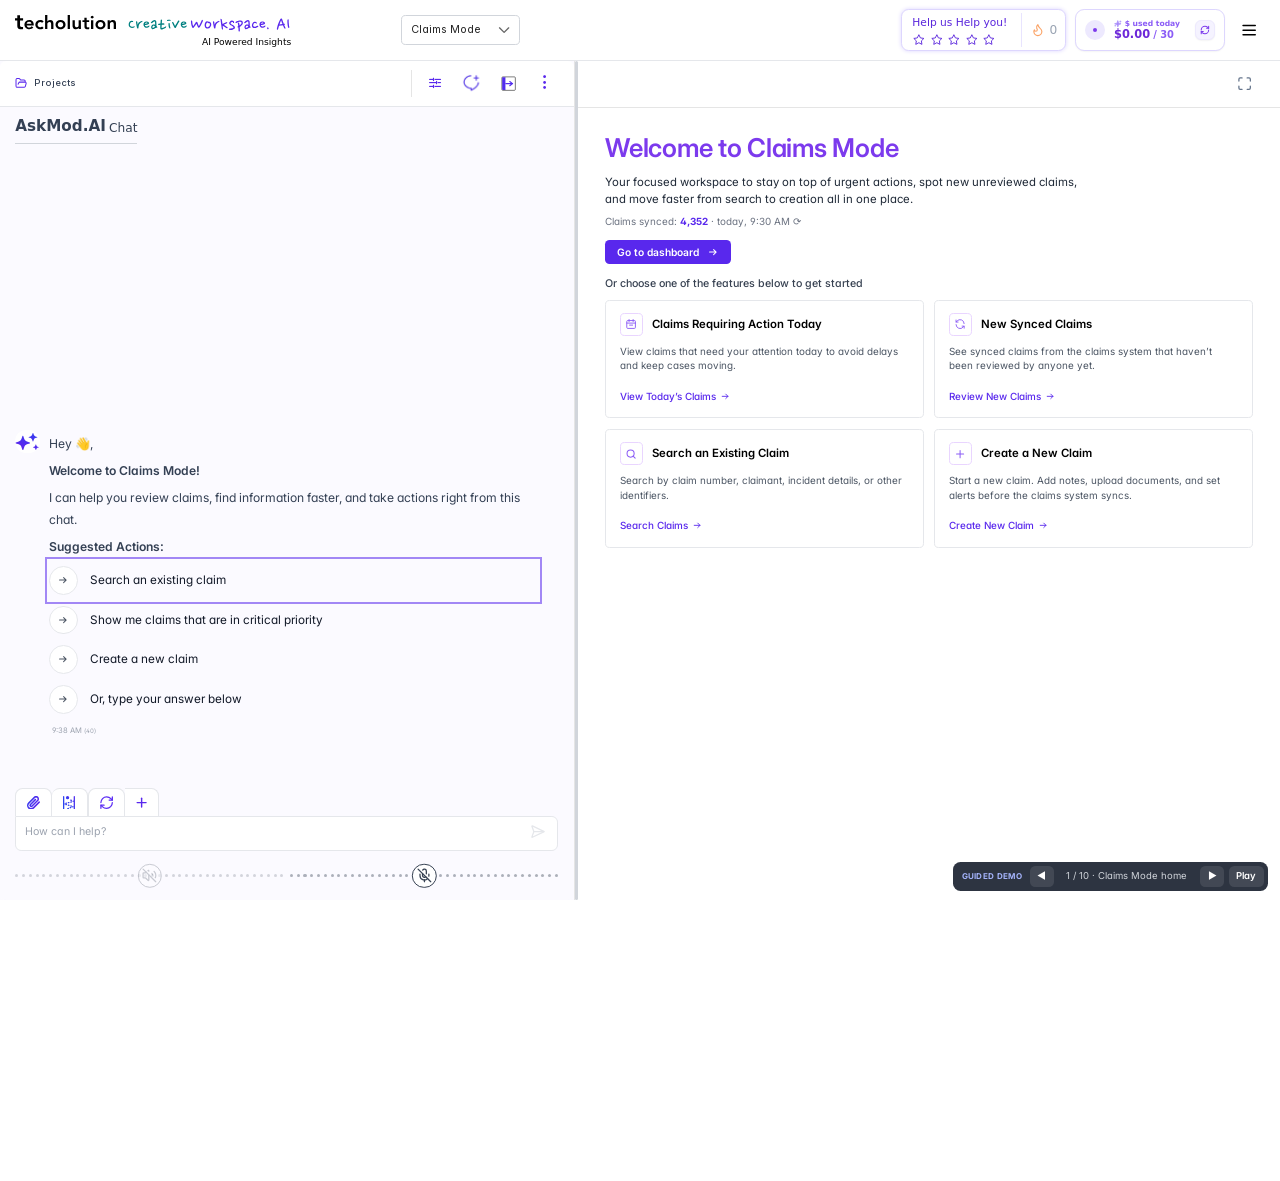
==== index.html @ 6271ed6b "Claims AI interactive demo (Claims Mode, sample data) Clickable prototype on the AppMod.AI creative-" ====
<!doctype html>
<html lang="en"><head><meta charset="utf-8"><meta name="viewport" content="width=device-width, initial-scale=1">
<title>Claims Mode · CW | Techolution</title>
<script>(function(){var q=parseFloat(new URLSearchParams(location.search).get('zoom'));var z=q>0?q:Math.min(1,Math.max(.75,innerWidth/1680));document.documentElement.style.zoom=z;document.documentElement.style.setProperty('--z',z);})();</script>
<meta name="description" content="Interactive demo of Claims AI (Claims Mode) in the Techolution creative workspace (AppMod.AI). Sample data only.">
<link rel="preconnect" href="https://fonts.googleapis.com"><link rel="preconnect" href="https://fonts.gstatic.com" crossorigin>
<link href="https://fonts.googleapis.com/css2?family=Inter:wght@400;500;600;700;800&family=Source+Serif+4:ital,wght@0,400;0,600;0,700;1,400&family=JetBrains+Mono:wght@500;600&display=swap" rel="stylesheet">
<style>@font-face { font-family: primeicons; font-display: block; src: url("assets/primeicons.woff2") format("woff2"); font-weight: 400; font-style: normal; }
.pi { font-family: primeicons; speak: none; font-style: normal; font-weight: 400; font-variant: normal; text-transform: none; line-height: 1; display: inline-block; -webkit-font-smoothing: antialiased; }
.pi::before { --webkit-backface-visibility: hidden; backface-visibility: hidden; }
@-webkit-keyframes fa-spin { 
  0% { transform: rotate(0deg); }
  100% { transform: rotate(359deg); }
}
@keyframes fa-spin { 
  0% { transform: rotate(0deg); }
  100% { transform: rotate(359deg); }
}
.pi-lightbulb::before { content: ""; }
.pi-history::before { content: ""; }
.pi-sort-alpha-down::before { content: ""; }
.pi-sliders-h::before { content: ""; }
.pi-sign-out::before { content: ""; }
.pi-ellipsis-v::before { content: ""; }
.pi-cog::before { content: ""; }
.pi-search::before { content: ""; }
.pi-times::before { content: ""; }
:root { font-family: "Inter var", sans-serif; font-feature-settings: "cv02", "cv03", "cv04", "cv11"; font-variation-settings: normal; --font-family: "Inter var", sans-serif; --font-feature-settings: "cv02", "cv03", "cv04", "cv11"; --surface-a: #ffffff; --surface-b: #f9fafb; --surface-c: #f3f4f6; --surface-d: #e5e7eb; --surface-e: #ffffff; --surface-f: #ffffff; --text-color: #4b5563; --text-color-secondary: #6b7280; --primary-color: #6366f1; --primary-color-text: #ffffff; --surface-0: #ffffff; --surface-50: #f9fafb; --surface-100: #f3f4f6; --surface-200: #e5e7eb; --surface-300: #d1d5db; --surface-400: #9ca3af; --surface-500: #6b7280; --surface-600: #4b5563; --surface-700: #374151; --surface-800: #1f2937; --surface-900: #111827; --gray-50: #f9fafb; --gray-100: #f3f4f6; --gray-200: #e5e7eb; --gray-300: #d1d5db; --gray-400: #9ca3af; --gray-500: #6b7280; --gray-600: #4b5563; --gray-700: #374151; --gray-800: #1f2937; --gray-900: #111827; --content-padding: 1.25rem; --inline-spacing: .5rem; --border-radius: 6px; --surface-ground: #f9fafb; --surface-section: #ffffff; --surface-card: #ffffff; --surface-overlay: #ffffff; --surface-border: #dfe7ef; --surface-hover: #f6f9fc; --focus-ring: 0 0 0 .2rem #c7d2fe; --maskbg: rgba(0, 0, 0, .4); --highlight-bg: #eef2ff; --highlight-text-color: #4338ca; color-scheme: light; }
@font-face { font-family: "Inter var"; font-weight: 100 900; font-display: swap; font-style: normal; src: url("assets/inter-var.woff2") format("woff2"); }
@font-face { font-family: "Inter var"; font-weight: 100 900; font-display: swap; font-style: italic; src: url("assets/inter-var-italic.woff2") format("woff2"); }
:root { --blue-50: #f5f9ff; --blue-100: #d0e1fd; --blue-200: #abc9fb; --blue-300: #85b2f9; --blue-400: #609af8; --blue-500: #3b82f6; --blue-600: #326fd1; --blue-700: #295bac; --blue-800: #204887; --blue-900: #183462; --green-50: #f4fcf7; --green-100: #caf1d8; --green-200: #a0e6ba; --green-300: #76db9b; --green-400: #4cd07d; --green-500: #22c55e; --green-600: #1da750; --green-700: #188a42; --green-800: #136c34; --green-900: #0e4f26; --yellow-50: #fefbf3; --yellow-100: #faedc4; --yellow-200: #f6de95; --yellow-300: #f2d066; --yellow-400: #eec137; --yellow-500: #eab308; --yellow-600: #c79807; --yellow-700: #a47d06; --yellow-800: #816204; --yellow-900: #5e4803; --cyan-50: #f3fbfd; --cyan-100: #c3edf5; --cyan-200: #94e0ed; --cyan-300: #65d2e4; --cyan-400: #35c4dc; --cyan-500: #06b6d4; --cyan-600: #059bb4; --cyan-700: #047f94; --cyan-800: #036475; --cyan-900: #024955; --pink-50: #fef6fa; --pink-100: #fad3e7; --pink-200: #f7b0d3; --pink-300: #f38ec0; --pink-400: #f06bac; --pink-500: #ec4899; --pink-600: #c93d82; --pink-700: #a5326b; --pink-800: #822854; --pink-900: #5e1d3d; --indigo-50: #f7f7fe; --indigo-100: #dadafc; --indigo-200: #bcbdf9; --indigo-300: #9ea0f6; --indigo-400: #8183f4; --indigo-500: #6366f1; --indigo-600: #5457cd; --indigo-700: #4547a9; --indigo-800: #363885; --indigo-900: #282960; --teal-50: #f3fbfb; --teal-100: #c7eeea; --teal-200: #9ae0d9; --teal-300: #6dd3c8; --teal-400: #41c5b7; --teal-500: #14b8a6; --teal-600: #119c8d; --teal-700: #0e8174; --teal-800: #0b655b; --teal-900: #084a42; --orange-50: #fff8f3; --orange-100: #feddc7; --orange-200: #fcc39b; --orange-300: #fba86f; --orange-400: #fa8e42; --orange-500: #f97316; --orange-600: #d46213; --orange-700: #ae510f; --orange-800: #893f0c; --orange-900: #642e09; --bluegray-50: #f7f8f9; --bluegray-100: #dadee3; --bluegray-200: #bcc3cd; --bluegray-300: #9fa9b7; --bluegray-400: #818ea1; --bluegray-500: #64748b; --bluegray-600: #556376; --bluegray-700: #465161; --bluegray-800: #37404c; --bluegray-900: #282e38; --purple-50: #fbf7ff; --purple-100: #ead6fd; --purple-200: #dab6fc; --purple-300: #c996fa; --purple-400: #b975f9; --purple-500: #a855f7; --purple-600: #8f48d2; --purple-700: #763cad; --purple-800: #5c2f88; --purple-900: #432263; --red-50: #fff5f5; --red-100: #ffd0ce; --red-200: #ffaca7; --red-300: #ff8780; --red-400: #ff6259; --red-500: #ff3d32; --red-600: #d9342b; --red-700: #b32b23; --red-800: #8c221c; --red-900: #661814; --primary-50: #f7f7fe; --primary-100: #dadafc; --primary-200: #bcbdf9; --primary-300: #9ea0f6; --primary-400: #8183f4; --primary-500: #6366f1; --primary-600: #5457cd; --primary-700: #4547a9; --primary-800: #363885; --primary-900: #282960; }
@layer primereact {
* { box-sizing: border-box; }
.p-component { font-family: var(--font-family); font-feature-settings: var(--font-feature-settings, normal); font-size: 1rem; font-weight: 400; }
.p-component-overlay { background-color: rgba(0, 0, 0, 0.4); transition-duration: 0.2s; }
.p-disabled, .p-component:disabled { opacity: 0.6; }
.pi { font-size: 1rem; }
.p-icon { width: 1rem; height: 1rem; }
.p-link { font-family: var(--font-family); font-feature-settings: var(--font-feature-settings, normal); font-size: 1rem; border-radius: 6px; }
.p-link:focus-visible { outline: none 0px; outline-offset: 0px; box-shadow: rgb(199, 210, 254) 0px 0px 0px 0.2rem; }
.p-component-overlay-enter { animation: 0.15s ease 0s 1 normal forwards running p-component-overlay-enter-animation; }
@keyframes p-component-overlay-enter-animation { 
  0% { background-color: transparent; }
  100% { background-color: var(--maskbg); }
}
@keyframes p-component-overlay-leave-animation { 
  0% { background-color: var(--maskbg); }
  100% { background-color: transparent; }
}
.p-dropdown { display: inline-flex; cursor: pointer; position: relative; user-select: none; }
.p-dropdown-trigger { display: flex; align-items: center; justify-content: center; flex-shrink: 0; }
.p-dropdown-label { display: block; white-space: nowrap; overflow: hidden; flex: 1 1 auto; width: 1%; text-overflow: ellipsis; cursor: pointer; }
.p-dropdown-panel { position: absolute; top: 0px; left: 0px; }
.p-dropdown-items-wrapper { overflow: auto; }
.p-dropdown-item { cursor: pointer; font-weight: 400; white-space: nowrap; position: relative; overflow: hidden; display: flex; align-items: center; }
.p-dropdown-items { margin: 0px; padding: 0px; list-style-type: none; }
.p-dropdown { background: rgb(255, 255, 255); border: 1px solid rgb(209, 213, 219); transition: background-color 0.2s, color 0.2s, border-color 0.2s, box-shadow 0.2s; border-radius: 6px; outline-color: transparent; }
.p-dropdown:not(.p-disabled):hover { border-color: rgb(99, 102, 241); }
.p-dropdown .p-dropdown-label { background: transparent; border: 0px; }
.p-dropdown .p-dropdown-label:focus, .p-dropdown .p-dropdown-label:enabled:focus { outline: none 0px; box-shadow: none; }
.p-dropdown .p-dropdown-trigger { background: transparent; color: rgb(107, 114, 128); width: 3rem; border-top-right-radius: 6px; border-bottom-right-radius: 6px; }
.p-dropdown-panel { background: rgb(255, 255, 255); color: rgb(75, 85, 99); border: 0px; border-radius: 6px; box-shadow: rgba(0, 0, 0, 0.1) 0px 2px 12px; }
.p-dropdown-panel .p-dropdown-header { padding: 0.75rem 1.25rem; border-bottom: 1px solid rgb(229, 231, 235); color: rgb(55, 65, 81); background: rgb(249, 250, 251); margin: 0px; border-top-right-radius: 6px; border-top-left-radius: 6px; }
.p-dropdown-panel .p-dropdown-items { padding: 0.75rem 0px; }
.p-dropdown-panel .p-dropdown-items .p-dropdown-item { margin: 0px; padding: 0.75rem 1.25rem; border: 0px; color: rgb(75, 85, 99); background: transparent; transition: box-shadow 0.2s; border-radius: 0px; }
.p-dropdown-panel .p-dropdown-items .p-dropdown-item:first-child { margin-top: 0px; }
.p-dropdown-panel .p-dropdown-items .p-dropdown-item:last-child { margin-bottom: 0px; }
.p-dropdown-panel .p-dropdown-items .p-dropdown-item.p-highlight { color: rgb(67, 56, 202); background: rgb(238, 242, 255); }
.p-dropdown-panel .p-dropdown-items .p-dropdown-item.p-highlight.p-focus { background: rgba(99, 102, 241, 0.24); }
.p-dropdown-panel .p-dropdown-items .p-dropdown-item:not(.p-highlight):not(.p-disabled).p-focus { color: rgb(75, 85, 99); background: rgb(243, 244, 246); }
.p-inputswitch { position: relative; display: inline-block; }
.p-inputswitch-input { appearance: none; position: absolute; top: 0px; left: 0px; width: 100%; height: 100%; padding: 0px; margin: 0px; opacity: 0; z-index: 1; outline: none 0px; cursor: pointer; }
.p-inputswitch-slider { position: absolute; cursor: pointer; inset: 0px; border: 1px solid transparent; }
.p-inputswitch-slider::before { position: absolute; content: ""; top: 50%; }
.p-inputswitch { width: 3rem; height: 1.75rem; }
.p-inputswitch .p-inputswitch-input { border-radius: 30px; }
.p-inputswitch .p-inputswitch-slider { background: rgb(209, 213, 219); transition: background-color 0.2s, color 0.2s, border-color 0.2s, box-shadow 0.2s; border-radius: 30px; outline-color: transparent; }
.p-inputswitch .p-inputswitch-slider::before { background: rgb(255, 255, 255); width: 1.25rem; height: 1.25rem; left: 0.25rem; margin-top: -0.625rem; border-radius: 50%; transition-duration: 0.2s; }
.p-inputswitch:not(.p-disabled):has(.p-inputswitch-input:hover) .p-inputswitch-slider { background: rgb(183, 188, 197); }
.p-inputswitch:not(.p-disabled):has(.p-inputswitch-input:focus-visible) .p-inputswitch-slider { outline: none 0px; outline-offset: 0px; box-shadow: rgb(199, 210, 254) 0px 0px 0px 0.2rem; }
.p-inputtext { font-family: var(--font-family); font-feature-settings: var(--font-feature-settings, normal); font-size: 1rem; color: rgb(75, 85, 99); background: rgb(255, 255, 255); padding: 0.75rem; border: 1px solid rgb(209, 213, 219); transition: background-color 0.2s, color 0.2s, border-color 0.2s, box-shadow 0.2s; appearance: none; border-radius: 6px; outline-color: transparent; }
.p-inputtext:enabled:hover { border-color: rgb(99, 102, 241); }
.p-inputtext:enabled:focus { outline: none 0px; outline-offset: 0px; box-shadow: rgb(199, 210, 254) 0px 0px 0px 0.2rem; border-color: rgb(99, 102, 241); }
.p-icon-field-left > .p-inputtext { padding-left: 2.5rem; }
::-webkit-input-placeholder { color: rgb(107, 114, 128); }
.p-icon-field { position: relative; }
.p-icon-field > .p-input-icon { position: absolute; top: 50%; margin-top: -0.5rem; }
.p-icon-field-left > .p-input-icon:first-of-type { left: 0.75rem; color: rgb(107, 114, 128); }
.p-multiselect { display: inline-flex; cursor: pointer; user-select: none; }
.p-multiselect-trigger { display: flex; align-items: center; justify-content: center; flex-shrink: 0; }
.p-multiselect-label-container { overflow: hidden; flex: 1 1 auto; cursor: pointer; }
.p-multiselect-label { display: block; white-space: nowrap; cursor: pointer; overflow: hidden; text-overflow: ellipsis; }
.p-multiselect { background: rgb(255, 255, 255); border: 1px solid rgb(209, 213, 219); transition: background-color 0.2s, color 0.2s, border-color 0.2s, box-shadow 0.2s; border-radius: 6px; outline-color: transparent; }
.p-multiselect:not(.p-disabled):hover { border-color: rgb(99, 102, 241); }
.p-multiselect .p-multiselect-label { padding: 0.75rem; transition: background-color 0.2s, color 0.2s, border-color 0.2s, box-shadow 0.2s; }
.p-multiselect .p-multiselect-label.p-placeholder { color: rgb(107, 114, 128); }
.p-multiselect .p-multiselect-trigger { background: transparent; color: rgb(107, 114, 128); width: 3rem; border-top-right-radius: 6px; border-bottom-right-radius: 6px; }
.p-button { color: rgb(255, 255, 255); background: rgb(99, 102, 241); border: 1px solid rgb(99, 102, 241); padding: 0.75rem 1.25rem; font-size: 1rem; transition: background-color 0.2s, color 0.2s, border-color 0.2s, box-shadow 0.2s; border-radius: 6px; }
.p-button:not(:disabled):hover { background: rgb(79, 70, 229); color: rgb(255, 255, 255); border-color: rgb(79, 70, 229); }
.p-button:not(:disabled):active { background: rgb(67, 56, 202); color: rgb(255, 255, 255); border-color: rgb(67, 56, 202); }
.p-button.p-button-text { background-color: transparent; color: rgb(99, 102, 241); border-color: transparent; }
.p-button.p-button-text:not(:disabled):hover { background: rgba(99, 102, 241, 0.04); color: rgb(99, 102, 241); border-color: transparent; }
.p-button.p-button-text:not(:disabled):active { background: rgba(99, 102, 241, 0.16); color: rgb(99, 102, 241); border-color: transparent; }
.p-button:focus { outline: none 0px; outline-offset: 0px; box-shadow: rgb(199, 210, 254) 0px 0px 0px 0.2rem; }
.p-button .p-button-label { transition-duration: 0.2s; }
.p-button .p-button-icon-left { margin-right: 0.5rem; }
.p-button.p-button-rounded { border-radius: 2rem; }
.p-button.p-button-icon-only { width: 3rem; padding: 0.75rem 0px; }
.p-button.p-button-icon-only.p-button-rounded { border-radius: 50%; height: 3rem; }
.p-dialog { border-radius: 6px; box-shadow: rgba(0, 0, 0, 0.3) 0px 1px 3px; border: 0px; }
.p-dialog .p-dialog-header { border-bottom: 0px; background: rgb(255, 255, 255); color: rgb(55, 65, 81); padding: 1.5rem; border-top-right-radius: 6px; border-top-left-radius: 6px; }
.p-dialog .p-dialog-header .p-dialog-title { font-weight: 700; font-size: 1.25rem; }
.p-dialog .p-dialog-header .p-dialog-header-icon { width: 2rem; height: 2rem; color: rgb(107, 114, 128); border: 0px; background: transparent; border-radius: 50%; transition: background-color 0.2s, color 0.2s, box-shadow 0.2s; }
.p-dialog .p-dialog-header .p-dialog-header-icon:enabled:hover { color: rgb(55, 65, 81); border-color: transparent; background: rgb(243, 244, 246); }
.p-dialog .p-dialog-header .p-dialog-header-icon:focus-visible { outline: none 0px; outline-offset: 0px; box-shadow: rgb(199, 210, 254) 0px 0px 0px 0.2rem; }
.p-dialog .p-dialog-header .p-dialog-header-icon { margin-right: 0.5rem; }
.p-dialog .p-dialog-header .p-dialog-header-icon:last-child { margin-right: 0px; }
.p-dialog .p-dialog-content { background: rgb(255, 255, 255); color: rgb(75, 85, 99); padding: 0px 1.5rem 2rem; }
.p-dialog .p-dialog-content:last-of-type { border-bottom-right-radius: 6px; border-bottom-left-radius: 6px; }
.p-sidebar { background: rgb(255, 255, 255); color: rgb(75, 85, 99); border: 0px; box-shadow: rgba(0, 0, 0, 0.3) 0px 1px 3px; }
.p-sidebar .p-sidebar-header { padding: 1.25rem; }
.p-sidebar .p-sidebar-header + .p-sidebar-content { padding-top: 0px; }
.p-sidebar .p-sidebar-content { padding: 1.25rem; }
.p-breadcrumb { background: rgb(255, 255, 255); border: 1px solid rgb(229, 231, 235); border-radius: 6px; padding: 1rem; }
.p-skeleton { background-color: rgb(229, 231, 235); border-radius: 6px; }
.p-skeleton::after { background: linear-gradient(90deg, rgba(255, 255, 255, 0), rgba(255, 255, 255, 0.4), rgba(255, 255, 255, 0)); }
}
@layer primereact {
.p-button-label { font-weight: 700; }
.p-button:focus { box-shadow: rgb(255, 255, 255) 0px 0px 0px 2px, rgb(177, 179, 248) 0px 0px 0px 4px, rgb(0, 0, 0) 0px 1px 2px; }
}
:root { font-family: Roboto, "Helvetica Neue Light", "Helvetica Neue", Helvetica, Arial, "Lucida Grande", sans-serif; --font-family: Roboto, "Helvetica Neue Light", "Helvetica Neue", Helvetica, Arial, "Lucida Grande", sans-serif; --surface-a: #ffffff; --surface-b: #fafafa; --surface-c: rgba(0, 0, 0, .04); --surface-d: rgba(0, 0, 0, .12); --surface-e: #ffffff; --surface-f: #ffffff; --text-color: rgba(0, 0, 0, .87); --text-color-secondary: rgba(0, 0, 0, .6); --primary-color: #3F51B5; --primary-color-text: #ffffff; --surface-0: #ffffff; --surface-50: #fafafa; --surface-100: #f5f5f5; --surface-200: #eeeeee; --surface-300: #e0e0e0; --surface-400: #bdbdbd; --surface-500: #9e9e9e; --surface-600: #757575; --surface-700: #616161; --surface-800: #424242; --surface-900: #212121; --gray-50: #fafafa; --gray-100: #f5f5f5; --gray-200: #eeeeee; --gray-300: #e0e0e0; --gray-400: #bdbdbd; --gray-500: #9e9e9e; --gray-600: #757575; --gray-700: #616161; --gray-800: #424242; --gray-900: #212121; --content-padding: 1rem; --inline-spacing: .5rem; --border-radius: 4px; --surface-ground: #fafafa; --surface-section: #ffffff; --surface-card: #ffffff; --surface-overlay: #ffffff; --surface-border: rgba(0, 0, 0, .12); --surface-hover: rgba(0, 0, 0, .04); --focus-ring: none; --maskbg: rgba(0, 0, 0, .32); --highlight-bg: rgba(63, 81, 181, .12); --highlight-text-color: #3F51B5; color-scheme: light; }
:root { --blue-50: #f4fafe; --blue-100: #cae6fc; --blue-200: #a0d2fa; --blue-300: #75bef8; --blue-400: #4baaf5; --blue-500: #2196f3; --blue-600: #1c80cf; --blue-700: #1769aa; --blue-800: #125386; --blue-900: #0d3c61; --green-50: #f7faf5; --green-100: #dbe8cf; --green-200: #bed6a9; --green-300: #a1c384; --green-400: #85b15e; --green-500: #689f38; --green-600: #588730; --green-700: #496f27; --green-800: #39571f; --green-900: #2a4016; --yellow-50: #fffcf5; --yellow-100: #fef0cd; --yellow-200: #fde4a5; --yellow-300: #fdd87d; --yellow-400: #fccc55; --yellow-500: #fbc02d; --yellow-600: #d5a326; --yellow-700: #b08620; --yellow-800: #8a6a19; --yellow-900: #644d12; --cyan-50: #f2fcfd; --cyan-100: #c2eff5; --cyan-200: #91e2ed; --cyan-300: #61d5e4; --cyan-400: #30c9dc; --cyan-500: #00bcd4; --cyan-600: #00a0b4; --cyan-700: #008494; --cyan-800: #006775; --cyan-900: #004b55; --pink-50: #fef4f7; --pink-100: #fac9da; --pink-200: #f69ebc; --pink-300: #f1749e; --pink-400: #ed4981; --pink-500: #e91e63; --pink-600: #c61a54; --pink-700: #a31545; --pink-800: #801136; --pink-900: #5d0c28; --indigo-50: #f6f7fc; --indigo-100: #d5d9ef; --indigo-200: #b3bae2; --indigo-300: #919cd5; --indigo-400: #707dc8; --indigo-500: #4e5fbb; --indigo-600: #42519f; --indigo-700: #374383; --indigo-800: #2b3467; --indigo-900: #1f264b; --teal-50: #f2faf9; --teal-100: #c2e6e2; --teal-200: #91d2cc; --teal-300: #61beb5; --teal-400: #30aa9f; --teal-500: #009688; --teal-600: #008074; --teal-700: #00695f; --teal-800: #00534b; --teal-900: #003c36; --orange-50: #fffaf2; --orange-100: #ffe6c2; --orange-200: #ffd391; --orange-300: #ffbf61; --orange-400: #ffac30; --orange-500: #ff9800; --orange-600: #d98100; --orange-700: #b36a00; --orange-800: #8c5400; --orange-900: #663d00; --bluegray-50: #f7f9f9; --bluegray-100: #d9e0e3; --bluegray-200: #bbc7cd; --bluegray-300: #9caeb7; --bluegray-400: #7e96a1; --bluegray-500: #607d8b; --bluegray-600: #526a76; --bluegray-700: #435861; --bluegray-800: #35454c; --bluegray-900: #263238; --purple-50: #faf4fb; --purple-100: #e7cbec; --purple-200: #d4a2dd; --purple-300: #c279ce; --purple-400: #af50bf; --purple-500: #9c27b0; --purple-600: #852196; --purple-700: #6d1b7b; --purple-800: #561561; --purple-900: #3e1046; --red-50: #fef6f5; --red-100: #fcd2cf; --red-200: #faaea9; --red-300: #f88a82; --red-400: #f6675c; --red-500: #f44336; --red-600: #cf392e; --red-700: #ab2f26; --red-800: #86251e; --red-900: #621b16; --primary-50: #f5f6fb; --primary-100: #d1d5ed; --primary-200: #acb4df; --primary-300: #8893d1; --primary-400: #6372c3; --primary-500: #3f51b5; --primary-600: #36459a; --primary-700: #2c397f; --primary-800: #232d64; --primary-900: #192048; }
@layer primereact {
.p-component-overlay { background-color: rgba(0, 0, 0, 0.32); transition-duration: 0.2s; }
.p-disabled, .p-component:disabled { opacity: 0.38; }
.p-link { font-family: var(--font-family); font-feature-settings: var(--font-feature-settings, normal); font-size: 1rem; border-radius: 4px; }
.p-link:focus-visible { outline: none 0px; outline-offset: 0px; box-shadow: none; }
.p-dropdown { background: rgb(255, 255, 255); border: 1px solid rgba(0, 0, 0, 0.38); transition: background-color 0.2s, border-color 0.2s, color 0.2s, box-shadow 0.2s, background-size 0.2s cubic-bezier(0.64, 0.09, 0.08, 1); border-radius: 4px; outline-color: transparent; }
.p-dropdown:not(.p-disabled):hover { border-color: rgba(0, 0, 0, 0.87); }
.p-dropdown .p-dropdown-trigger { background: transparent; color: rgba(0, 0, 0, 0.6); width: 2.357rem; border-top-right-radius: 4px; border-bottom-right-radius: 4px; }
.p-dropdown-panel { background: rgb(255, 255, 255); color: rgba(0, 0, 0, 0.87); border: 0px; border-radius: 4px; box-shadow: rgba(0, 0, 0, 0.2) 0px 5px 5px -3px, rgba(0, 0, 0, 0.14) 0px 8px 10px 1px, rgba(0, 0, 0, 0.12) 0px 3px 14px 2px; }
.p-dropdown-panel .p-dropdown-header { padding: 0.75rem; border-bottom: 1px solid rgba(0, 0, 0, 0.12); color: rgba(0, 0, 0, 0.87); background: rgb(255, 255, 255); margin: 0px; border-top-right-radius: 4px; border-top-left-radius: 4px; }
.p-dropdown-panel .p-dropdown-items { padding: 0px; }
.p-dropdown-panel .p-dropdown-items .p-dropdown-item { margin: 0px; padding: 0.75rem; border: 0px; color: rgba(0, 0, 0, 0.87); background: transparent; transition: none; border-radius: 0px; }
.p-dropdown-panel .p-dropdown-items .p-dropdown-item.p-highlight { color: rgb(63, 81, 181); background: rgba(63, 81, 181, 0.12); }
.p-dropdown-panel .p-dropdown-items .p-dropdown-item.p-highlight.p-focus { background: rgba(63, 81, 181, 0.24); }
.p-dropdown-panel .p-dropdown-items .p-dropdown-item:not(.p-highlight):not(.p-disabled).p-focus { color: rgba(0, 0, 0, 0.87); background: rgba(0, 0, 0, 0.04); }
.p-inputswitch { width: 2.75rem; height: 1rem; }
.p-inputswitch .p-inputswitch-input { border-radius: 0.5rem; }
.p-inputswitch .p-inputswitch-slider { background: rgba(0, 0, 0, 0.38); transition: background-color 0.2s, border-color 0.2s, color 0.2s, box-shadow 0.2s, background-size 0.2s cubic-bezier(0.64, 0.09, 0.08, 1); border-radius: 0.5rem; outline-color: transparent; }
.p-inputswitch .p-inputswitch-slider::before { background: rgb(255, 255, 255); width: 1.5rem; height: 1.5rem; left: -1px; margin-top: -0.75rem; border-radius: 50%; transition-duration: 0.2s; }
.p-inputswitch:not(.p-disabled):has(.p-inputswitch-input:hover) .p-inputswitch-slider { background: rgba(0, 0, 0, 0.38); }
.p-inputswitch:not(.p-disabled):has(.p-inputswitch-input:focus-visible) .p-inputswitch-slider { outline: none 0px; outline-offset: 0px; box-shadow: none; }
.p-inputtext { font-family: var(--font-family); font-feature-settings: var(--font-feature-settings, normal); font-size: 1rem; color: rgba(0, 0, 0, 0.87); background: rgb(255, 255, 255); padding: 0.75rem; border: 1px solid rgba(0, 0, 0, 0.38); transition: background-color 0.2s, border-color 0.2s, color 0.2s, box-shadow 0.2s, background-size 0.2s cubic-bezier(0.64, 0.09, 0.08, 1); appearance: none; border-radius: 4px; outline-color: transparent; }
.p-inputtext:enabled:hover { border-color: rgba(0, 0, 0, 0.87); }
.p-inputtext:enabled:focus { outline: none 0px; outline-offset: 0px; box-shadow: none; border-color: rgb(63, 81, 181); }
::-webkit-input-placeholder { color: rgba(0, 0, 0, 0.6); }
.p-icon-field-left > .p-input-icon:first-of-type { left: 0.75rem; color: rgba(0, 0, 0, 0.6); }
.p-multiselect { background: rgb(255, 255, 255); border: 1px solid rgba(0, 0, 0, 0.38); transition: background-color 0.2s, border-color 0.2s, color 0.2s, box-shadow 0.2s, background-size 0.2s cubic-bezier(0.64, 0.09, 0.08, 1); border-radius: 4px; outline-color: transparent; }
.p-multiselect:not(.p-disabled):hover { border-color: rgba(0, 0, 0, 0.87); }
.p-multiselect .p-multiselect-label { padding: 0.75rem; transition: background-color 0.2s, border-color 0.2s, color 0.2s, box-shadow 0.2s, background-size 0.2s cubic-bezier(0.64, 0.09, 0.08, 1); }
.p-multiselect .p-multiselect-label.p-placeholder { color: rgba(0, 0, 0, 0.6); }
.p-multiselect .p-multiselect-trigger { background: transparent; color: rgba(0, 0, 0, 0.6); width: 2.357rem; border-top-right-radius: 4px; border-bottom-right-radius: 4px; }
.p-button { color: rgb(255, 255, 255); background: rgb(63, 81, 181); border: 0px; padding: 0.571rem 0.75rem; font-size: 1rem; transition: background-color 0.2s, border-color 0.2s, color 0.2s, box-shadow 0.2s, background-size 0.2s cubic-bezier(0.64, 0.09, 0.08, 1); border-radius: 4px; }
.p-button:not(:disabled):hover { background: rgba(63, 81, 181, 0.92); color: rgb(255, 255, 255); border-color: transparent; }
.p-button:not(:disabled):active { background: rgba(63, 81, 181, 0.68); color: rgb(255, 255, 255); border-color: transparent; }
.p-button.p-button-text { background-color: transparent; color: rgb(63, 81, 181); border-color: transparent; }
.p-button.p-button-text:not(:disabled):hover { background: rgba(63, 81, 181, 0.04); color: rgb(63, 81, 181); border-color: transparent; }
.p-button.p-button-text:not(:disabled):active { background: rgba(63, 81, 181, 0.16); color: rgb(63, 81, 181); border-color: transparent; }
.p-button:focus { outline: none 0px; outline-offset: 0px; box-shadow: none; }
.p-button.p-button-icon-only { width: 2.25rem; padding: 0.571rem; }
.p-button.p-button-icon-only.p-button-rounded { border-radius: 50%; height: 2.25rem; }
.p-dialog { border-radius: 4px; box-shadow: rgba(0, 0, 0, 0.2) 0px 11px 15px -7px, rgba(0, 0, 0, 0.14) 0px 24px 38px 3px, rgba(0, 0, 0, 0.12) 0px 9px 46px 8px; border: 0px; }
.p-dialog .p-dialog-header { border-bottom: 0px; background: rgb(255, 255, 255); color: rgba(0, 0, 0, 0.87); padding: 1.25rem; border-top-right-radius: 4px; border-top-left-radius: 4px; }
.p-dialog .p-dialog-header .p-dialog-title { font-weight: 500; font-size: 1.25rem; }
.p-dialog .p-dialog-header .p-dialog-header-icon { width: 2rem; height: 2rem; color: rgba(0, 0, 0, 0.6); border: 0px; background: transparent; border-radius: 50%; transition: background-color 0.2s, color 0.2s, box-shadow 0.2s; }
.p-dialog .p-dialog-header .p-dialog-header-icon:enabled:hover { color: rgba(0, 0, 0, 0.6); border-color: transparent; background: rgba(0, 0, 0, 0.04); }
.p-dialog .p-dialog-header .p-dialog-header-icon:focus-visible { outline: none 0px; outline-offset: 0px; box-shadow: none; }
.p-dialog .p-dialog-content { background: rgb(255, 255, 255); color: rgba(0, 0, 0, 0.87); padding: 0px 1.25rem 1.25rem; }
.p-dialog .p-dialog-content:last-of-type { border-bottom-right-radius: 4px; border-bottom-left-radius: 4px; }
.p-sidebar { background: rgb(255, 255, 255); color: rgba(0, 0, 0, 0.87); border: 0px; box-shadow: rgba(0, 0, 0, 0.2) 0px 11px 15px -7px, rgba(0, 0, 0, 0.14) 0px 24px 38px 3px, rgba(0, 0, 0, 0.12) 0px 9px 46px 8px; }
.p-sidebar .p-sidebar-header { padding: 0.75rem; }
.p-sidebar .p-sidebar-content { padding: 0.75rem; }
.p-breadcrumb { background: rgb(255, 255, 255); border: 1px solid rgb(229, 229, 229); border-radius: 4px; padding: 0.75rem; }
.p-skeleton { background-color: rgba(0, 0, 0, 0.08); border-radius: 4px; }
}
@layer primereact {
.p-button { font-weight: 500; min-width: 4rem; }
.p-button.p-button-icon-only { min-width: auto; }
.p-button:not(:disabled):focus { background: rgba(63, 81, 181, 0.76); }
.p-button:not(:disabled):active { background: rgba(63, 81, 181, 0.68); }
.p-button.p-button-text:not(:disabled):focus, .p-button.p-button-outlined:not(:disabled):focus { background: rgba(63, 81, 181, 0.12); }
.p-button.p-button-text:not(:disabled):active, .p-button.p-button-outlined:not(:disabled):active { background: rgba(63, 81, 181, 0.16); }
.p-button:disabled { opacity: 1; background-color: rgba(0, 0, 0, 0.12) !important; color: rgba(0, 0, 0, 0.38) !important; }
.p-button:disabled.p-button-text { background-color: transparent !important; color: rgba(0, 0, 0, 0.38) !important; }
@keyframes checkbox-check { 
  0% { width: 0px; height: 0px; border-color: rgb(255, 255, 255); transform: translateZ(0px) rotate(45deg); }
  33% { width: 4px; height: 0px; transform: translateZ(0px) rotate(45deg); }
  100% { width: 4px; height: 10px; border-color: rgb(255, 255, 255); transform: translate3d(0px, -10px, 0px) rotate(45deg); }
}
.p-dropdown .p-inputtext, .p-dropdown .p-dropdown-trigger { background: transparent; }
.p-dropdown .p-inputtext { border: 0px; }
.p-inputtext:enabled:focus { box-shadow: rgb(63, 81, 181) 0px 0px 0px 1px inset, rgb(63, 81, 181) 0px 0px 0px 1px inset, rgb(63, 81, 181) 0px 0px 0px 1px inset, rgb(63, 81, 181) 0px 0px 0px 1px inset; }
.p-inputswitch .p-inputswitch-slider::before { box-shadow: rgba(0, 0, 0, 0.2) 0px 3px 1px -2px, rgba(0, 0, 0, 0.14) 0px 2px 2px, rgba(0, 0, 0, 0.12) 0px 1px 5px; }
.p-inputswitch:not(.p-disabled):has(.p-inputswitch-input:hover) .p-inputswitch-slider::before { box-shadow: rgba(0, 0, 0, 0.2) 0px 3px 1px -2px, rgba(0, 0, 0, 0.14) 0px 2px 2px, rgba(0, 0, 0, 0.12) 0px 1px 5px, rgba(0, 0, 0, 0.04) 0px 0px 1px 10px; }
.p-inputswitch:not(.p-disabled):has(.p-inputswitch-input:focus-visible) .p-inputswitch-slider::before { box-shadow: rgba(0, 0, 0, 0.12) 0px 0px 1px 10px, rgba(0, 0, 0, 0.2) 0px 3px 1px -2px, rgba(0, 0, 0, 0.14) 0px 2px 2px, rgba(0, 0, 0, 0.12) 0px 1px 5px; }
.p-multiselect .p-multiselect-label, .p-multiselect .p-multiselect-trigger { background: transparent; }
.p-multiselect .p-multiselect-label { border: 0px; }
}
.vjs-has-started.vjs-paused.vjs-show-big-play-button-on-pause:not(.vjs-seeking, .vjs-scrubbing, .vjs-error) .vjs-big-play-button { display: block; }
.video-js:not(.vjs-controls-disabled, .vjs-using-native-controls, .vjs-error) .vjs-control-bar.vjs-lock-showing { display: flex !important; }
@keyframes vjs-spinner-show { 
  100% { visibility: visible; }
}
@keyframes vjs-spinner-spin { 
  100% { transform: rotate(360deg); }
}
@keyframes vjs-spinner-fade { 
  0% { border-top-color: rgb(115, 133, 159); }
  20% { border-top-color: rgb(115, 133, 159); }
  35% { border-top-color: rgb(255, 255, 255); }
  60% { border-top-color: rgb(115, 133, 159); }
  100% { border-top-color: rgb(115, 133, 159); }
}
:root { --rpv-zoom__popover-target-arrow-border-color: rgba(0, 0, 0, .6); }
:root { --rpv-core__annotation--link-hover-background-color: rgba(255, 255, 0, .2); --rpv-core__annotation-popup-wrapper-background-color: #faf089; --rpv-core__annotation-popup-wrapper-box-shadow: 0 10px 15px -3px rgba(0, 0, 0, .1), 0 4px 6px -2px rgba(0, 0, 0, .05); --rpv-core__annotation-popup-content-border-top-color: #1a202c; --rpv-core__arrow-border-color: rgba(0, 0, 0, .3); --rpv-core__asking-password-color: #000; --rpv-core__asking-password-wrapper-background-color: #fff; --rpv-core__asking-password-wrapper-border-color: rgba(0, 0, 0, .3); --rpv-core__button-background-color: rgba(0, 0, 0, .3); --rpv-core__button-color: #000; --rpv-core__doc-error-background-color: #fff; --rpv-core__doc-error-text-background-color: #c02424; --rpv-core__doc-error-text-color: #fff; --rpv-core__doc-loading-background-color: #fff; --rpv-core__full-screen-target-background-color: #fff; --rpv-core__inner-page-background-color: #fff; --rpv-core__menu-divider-border-bottom-color: rgba(0, 0, 0, .3); --rpv-core__menu-item-color: #000; --rpv-core__menu-item--hover-background-color: rgba(0, 0, 0, .1); --rpv-core__menu-item--disabled-color: rgba(0, 0, 0, .3); --rpv-core__minimal-button-color: #000; --rpv-core__minimal-button--hover-background-color: rgba(0, 0, 0, .1); --rpv-core__minimal-button--disabled-color: rgba(0, 0, 0, .3); --rpv-core__minimal-button--selected-background-color: rgba(0, 0, 0, .1); --rpv-core__modal-body-background-color: #fff; --rpv-core__modal-body-border-color: rgba(0, 0, 0, .3); --rpv-core__modal-overlay-background-color: rgba(0, 0, 0, .5); --rpv-core__page-layer-box-shadow: 2px 2px 8px 0 rgba(0, 0, 0, .2); --rpv-core__popover-body-background-color: #fff; --rpv-core__popover-body-border-color: rgba(0, 0, 0, .3); --rpv-core__popover-body-color: #000; --rpv-core__primary-button-background-color: #2566e8; --rpv-core__primary-button-color: #fff; --rpv-core__progress-bar-background-color: rgba(0, 0, 0, .1); --rpv-core__progress-bar-progress-background-color: #2566e8; --rpv-core__progress-bar-progress-color: #fff; --rpv-core__separator-border-bottom-color: rgba(0, 0, 0, .3); --rpv-core__spinner-border-color: rgba(0, 0, 0, .4); --rpv-core__spinner-border-transparent-color: transparent; --rpv-core__splitter-background-color: transparent; --rpv-core__splitter--hover-background-color: rgba(0, 0, 0, .2); --rpv-core__text-layer-text--selection-background-color: rgb(0, 0, 255, 1); --rpv-core__text-layer-text--selection-color: transparent; --rpv-core__textbox-background-color: #fff; --rpv-core__textbox-border-color: rgba(0, 0, 0, .2); --rpv-core__textbox-color: #000; --rpv-core__tooltip-body-background-color: #000; --rpv-core__tooltip-body-color: #fff; }
@keyframes rpv-core__spinner-transform { 
  0% { transform: rotate(0deg); }
  100% { transform: rotate(360deg); }
}
:root { --rpv-search__highlight-background-color: rgba(255, 255, 0, .4); --rpv-search__highlight--current-background-color: rgba(0, 128, 0, .4); }
.fi { font-family: file-icons; font-size: 15px; }
@keyframes progress { 
  0% { transform: translate(0px) scaleX(1); }
  50% { transform: translate(2500%) scaleX(3); }
  100% { transform: translate(4900%) scaleX(1); }
}
@keyframes monaco-findInput-highlight-0 { 
  0% { background: rgba(253, 255, 0, 0.8); }
  100% { background: transparent; }
}
@keyframes monaco-findInput-highlight-1 { 
  0% { background: rgba(253, 255, 0, 0.8); }
  99% { background: transparent; }
}
@keyframes monaco-findInput-highlight-dark-0 { 
  0% { background: rgba(255, 255, 255, 0.44); }
  100% { background: transparent; }
}
@keyframes monaco-findInput-highlight-dark-1 { 
  0% { background: rgba(255, 255, 255, 0.44); }
  99% { background: transparent; }
}
:root { --vscode-sash-size: 4px; --vscode-sash-hover-size: 4px; }
@keyframes monaco-cursor-smooth { 
  0%, 20% { opacity: 1; }
  60%, 100% { opacity: 0; }
}
@keyframes monaco-cursor-phase { 
  0%, 20% { opacity: 1; }
  90%, 100% { opacity: 0; }
}
@keyframes monaco-cursor-expand { 
  0%, 20% { transform: scaleY(1); }
  80%, 100% { transform: scaleY(0); }
}
@keyframes fadeIn { 
  0% { opacity: 0; }
  100% { opacity: 1; }
}
@keyframes fadeOut { 
  0% { opacity: 1; }
  100% { opacity: 0; }
}
@keyframes codicon-spin { 
  100% { transform: rotate(360deg); }
}
@keyframes fadein { 
  0% { opacity: 0; visibility: visible; }
  100% { opacity: 1; }
}
:root { --eal-surface: #fff; --eal-surface-alt: #f8fafc; --eal-hover: #f1f5f9; --eal-inverse-surface: #1e293b; --eal-on-inverse: #fff; --eal-border: #e2e8f0; --eal-border-strong: #cbd5e1; --eal-foreground: #0f172a; --eal-text-secondary: #334155; --eal-text-tertiary: #475569; --eal-muted: #64748b; --eal-disabled: #94a3b8; --eal-primary: #2563eb; --eal-primary-hover: #1d4ed8; --eal-accent: #635ae3; --eal-accent-hover: #4f46d8; --eal-accent-strong: #6d28d9; --eal-on-accent: #fff; --eal-danger: #991b1b; --eal-danger-soft: #fee2e2; --eal-danger-accent: #dc2626; --eal-success: #166534; --eal-success-soft: #dcfce7; --eal-warning: #b45309; --eal-warning-soft: #fef3c7; --eal-accent-soft: #f5f3ff; --eal-primary-soft: #eff5ff; --eal-chip-purple-bg: #ede9fe; --eal-chip-purple-fg: #6d28d9; --eal-chip-orange-bg: #ffedd5; --eal-chip-orange-fg: #c2410c; }
@keyframes AuditLogPanel-module_pulse__SFUMS { 
  0%, 100% { opacity: 1; }
  50% { opacity: 0.5; }
}
@keyframes lgfd-spin { 
  100% { transform: rotate(1turn); }
}
@keyframes aiPulse { 
  0% { opacity: 1; }
  50% { opacity: 0.4; }
  100% { opacity: 1; }
}
@keyframes shimmer { 
  0% { background-position: -600px 0px; }
  100% { background-position: 600px 0px; }
}
@keyframes cw-chips-loader-shimmer-wave { 
  0% { background-position: 200% 0px; }
  100% { background-position: -200% 0px; }
}
@keyframes cw-feedback-loading-spin { 
  100% { transform: rotate(360deg); }
}
.cw-feedback-stars { display: flex; gap: 5px; }
@keyframes cw-feedback-star-wave { 
  0%, 32%, 100% { filter: drop-shadow(transparent 0px 0px 0px); transform: translateY(0px); }
  14% { filter: drop-shadow(rgb(139, 92, 246) 0px 0px 5px); transform: translateY(-2px); }
}
.cw-feedback-stars button { position: relative; display: inline-flex; align-items: center; justify-content: center; width: 20px; height: 20px; border: 0px; background: none; padding: 0px; cursor: pointer; }
.cw-feedback-stars button svg { display: block; width: 100%; height: 100%; }
.cw-feedback-stars button:disabled { cursor: default; }
@keyframes cw-feedback-success-glow { 
  0%, 100% { box-shadow: rgba(22, 163, 74, 0.125) 0px 0px; }
  50% { box-shadow: rgba(22, 163, 74, 0.086) 0px 0px 0px 12px, rgba(22, 163, 74, 0.314) 0px 0px 28px 7px; }
}
.cw-feedback-success__check svg :is(path, polyline) { stroke-dasharray: 60; stroke-dashoffset: 60; animation: 0.45s ease-out 0.23s 1 normal forwards running cw-feedback-success-draw; }
@keyframes cw-feedback-success-pop { 
  0% { opacity: 0; transform: scale(0.55); }
  65% { opacity: 1; transform: scale(1.12); }
  100% { opacity: 1; transform: scale(1); }
}
@keyframes cw-feedback-success-ring { 
  0% { opacity: 0.7; transform: scale(0.75); }
  100% { opacity: 0; transform: scale(1.35); }
}
@keyframes cw-feedback-success-draw { 
  100% { stroke-dashoffset: 0; }
}
@media (prefers-reduced-motion: reduce) {
.cw-feedback-prompt--new .cw-feedback-stars button, .cw-feedback-inline-detail-prompt, .cw-feedback-success__check, .cw-feedback-success__check::after, .cw-feedback-success__check svg :is(path, polyline) { animation: auto ease 0s 1 normal none running none; }
.cw-feedback-success__check svg :is(path, polyline) { stroke-dashoffset: 0; }
}
@keyframes cw-feedback-detail-arrive { 
  0% { opacity: 0; filter: drop-shadow(0 0 8px var(--cw-feedback-accent)); transform: translateY(3px); }
  55% { opacity: 1; filter: drop-shadow(0 0 5px var(--cw-feedback-accent)); }
  100% { opacity: 1; filter: none; transform: translateY(0px); }
}
body .cw-feedback-dialog .cw-feedback-footer > :is(.cw-feedback-skip, .cw-feedback-primary) { margin: 0px !important; }
body .cw-feedback-dialog .cw-feedback-footer__actions > :is(.cw-feedback-skip, .cw-feedback-primary) { margin: 0px !important; }
@keyframes cw-feedback-spin { 
  100% { transform: rotate(360deg); }
}
@keyframes cw-feedback-stars-pulse-together { 
  0%, 65%, 100% { color: var(--cw-feedback-star-empty, #cbd5e1); transform: scale(1); }
  28%, 40% { color: var(--cw-feedback-accent, #5925DC); transform: scale(1.035); }
}
@keyframes cw-feedback-toast-fade-in { 
  0% { opacity: 0; transform: translateY(-4px); }
  100% { opacity: 1; transform: translateY(0px); }
}
@media (prefers-reduced-motion: reduce) {
.cw-feedback-prompt--new .cw-feedback-stars, .cw-feedback-inline-detail-prompt, .cw-feedback-success__check, .cw-feedback-success__check::after, .cw-feedback-success__check svg :is(path, polyline) { animation: auto ease 0s 1 normal none running none; }
}
@property --cw-feedback-border-angle { syntax: "<angle>"; inherits: false; initial-value: 0deg; }
@keyframes cw-feedback-card-enter { 
  0% { opacity: 0; transform: translateY(20px) scale(0.88); }
  58% { opacity: 1; transform: translateY(-3px) scale(1.035); }
  78% { transform: translateY(1px) scale(0.99); }
  100% { opacity: 1; transform: translateY(0px) scale(1); }
}
@keyframes cw-feedback-border-rotate { 
  100% { --cw-feedback-border-angle: 360deg; }
}
.cw-feedback-dialog :is(.cw-feedback-field, .cw-feedback-gap) textarea { display: block; box-sizing: border-box; resize: vertical !important; overflow-y: auto !important; max-height: none !important; }
.cw-feedback-dialog :is(.cw-feedback-rating-options, .cw-feedback-pills, .cw-feedback-severity) button { transition: background-color 0.15s, border-color 0.15s, filter 0.15s; }
@media (hover: hover) {
.cw-feedback-dialog :is(.cw-feedback-rating-options, .cw-feedback-pills) button:not(:disabled):not(.is-selected):hover { background: color-mix(in srgb,var(--cw-feedback-accent, #5925DC) 9%,white); border-color: var(--cw-feedback-accent, #5925DC); }
.cw-feedback-dialog :is(.cw-feedback-rating-options, .cw-feedback-pills, .cw-feedback-severity) button.is-selected:not(:disabled):hover { filter: brightness(0.92); }
}
@media (prefers-reduced-motion: reduce) {
.cw-feedback-dialog :is(.cw-feedback-rating-options, .cw-feedback-pills, .cw-feedback-severity) button { transition: none; }
}
body .cw-feedback-dialog .cw-feedback-other-time__input :is(input, select) { font: inherit; color: var(--cw-feedback-text, #172033); background: transparent; border-radius: 0px; padding: 0px; min-width: 0px; height: 100%; box-sizing: border-box; border: 0px !important; box-shadow: none !important; }
body .cw-feedback-dialog .cw-feedback-other-time__unit > button:is(:hover, [aria-expanded="true"]) { background: rgb(245, 240, 255); color: var(--cw-feedback-accent, #5925DC); }
body .cw-feedback-other-time__unit-menu > button:is(:hover, :focus-visible, [aria-selected="true"]) { background: rgb(240, 233, 255); color: var(--cw-feedback-accent, #5925DC); }
body .cw-feedback-dialog .cw-feedback-other-time__input :is(input, select):focus-visible { outline: none !important; box-shadow: none !important; }
@keyframes cw-feedback-detail-arrive { 
  0% { opacity: 0; filter: drop-shadow(rgb(220, 38, 38) 0px 0px 8px); transform: translateY(3px); }
  55% { opacity: 1; filter: drop-shadow(rgb(220, 38, 38) 0px 0px 5px); }
  100% { opacity: 1; filter: none; transform: translateY(0px); }
}
@keyframes cw-feedback-detail-stroke-breathe { 
  0%, 100% { border-color: rgb(255, 123, 123); outline-color: rgb(255, 123, 123); }
  50% { border-color: var(--cw-feedback-accent, #5925DC); outline-color: var(--cw-feedback-accent, #5925DC); }
}
@keyframes cw-feedback-content-fade-in { 
  0% { opacity: 0; }
  100% { opacity: 1; }
}
.cw-feedback-history__search:is(:focus, :focus-visible) { outline: none; border-color: rgb(89, 37, 220); box-shadow: rgb(89, 37, 220) 0px 0px 0px 1px inset; }
@keyframes cw-feedback-tick-badge-pop { 
  0% { opacity: 0; scale: 0.65; }
  65% { opacity: 1; scale: 1.08; }
  100% { opacity: 1; scale: 1; }
}
@keyframes cw-feedback-tick-draw { 
  100% { stroke-dashoffset: 0; }
}
@keyframes cw-feedback-tick-bounce { 
  0% { transform: scale(0.85); }
  65% { transform: scale(1.12); }
  100% { transform: scale(1); }
}
@keyframes cw-feedback-tick-halo { 
  0% { opacity: 0; scale: 0.8; }
  100% { opacity: 1; scale: 1; }
}
@keyframes cw-feedback-tick-spark { 
  0% { opacity: 0; scale: 0; }
  65% { opacity: 1; scale: 1.3; }
  100% { opacity: 1; scale: 1; }
}
@keyframes cw-feedback-tick-badge-loop { 
  0%, 100% { scale: 0.96; }
  24% { scale: 1.06; }
  38%, 78% { scale: 1; }
}
@keyframes cw-feedback-tick-draw-loop { 
  0%, 8% { stroke-dashoffset: 1; opacity: 0; }
  12% { opacity: 1; }
  34%, 78% { stroke-dashoffset: 0; opacity: 1; }
  92%, 100% { stroke-dashoffset: 0; opacity: 0; }
}
@keyframes cw-feedback-tick-bounce-loop { 
  0%, 8% { transform: scale(0.85); }
  32% { transform: scale(1.12); }
  44%, 100% { transform: scale(1); }
}
@keyframes cw-feedback-tick-halo-loop { 
  0% { opacity: 0; scale: 0.85; }
  35% { opacity: 1; scale: 1; }
  85%, 100% { opacity: 0; scale: 1.15; }
}
@keyframes cw-feedback-tick-spark-loop { 
  0%, 8%, 100% { opacity: 0; scale: 0.4; translate: 0px 3px; }
  35% { opacity: 1; scale: 1.3; translate: 0px -2px; }
  65% { opacity: 1; scale: 1; translate: 0px; }
  90% { opacity: 0; scale: 0.7; translate: 0px 3px; }
}
body :is(.cw-feedback-dialog.cw-feedback-dialog, .cw-header-feature-dialog.cw-header-feature-dialog) .cw-feedback-question.cw-feedback-question { font-weight: 400 !important; }
body :is(.cw-feedback-dialog.cw-feedback-dialog, .cw-header-feature-dialog.cw-header-feature-dialog) .cw-feedback-question.cw-feedback-question strong { font-weight: 700 !important; }
body :is(.cw-feedback-dialog.cw-feedback-dialog, .cw-header-feature-dialog.cw-header-feature-dialog) .cw-feedback-question .cw-feedback-question__feature-name { font-style: italic !important; font-weight: inherit !important; }
body :is(.cw-feedback-dialog.cw-feedback-dialog, .cw-feedback-prompt.cw-feedback-prompt, .cw-feedback-history.cw-feedback-history) { color: var(--cw-feedback-text, #172033); }
body :is(.cw-feedback-dialog.cw-feedback-dialog, .cw-feedback-prompt.cw-feedback-prompt, .cw-feedback-history.cw-feedback-history) :where(h1, h2, h3, h4, p, label, input, textarea, button:not([role="radio"])) { color: var(--cw-feedback-text, #172033); }
body .cw-feedback-stars.cw-feedback-stars { color: var(--cw-feedback-star-empty, #cbd5e1); }
body .cw-feedback-stars.cw-feedback-stars > button { color: var(--cw-feedback-star-button-color, inherit) !important; }
body .cw-feedback-stars.cw-feedback-stars > button > svg:not(.cw-feedback-stars__filled) > path { stroke: currentcolor !important; fill: none !important; }
body :is(.cw-feedback-dialog.cw-feedback-dialog, .cw-feedback-prompt.cw-feedback-prompt, .cw-feedback-history.cw-feedback-history) :is(.cw-feedback-hint, .cw-feedback-hint-action, .cw-feedback-subtitle, .cw-feedback-useful-intro, .cw-feedback-footer, .cw-feedback-success__footer-thanks, .cw-feedback-success__description) { color: var(--cw-feedback-muted, #718096); }
body :is(.cw-feedback-dialog.cw-feedback-dialog, .cw-feedback-prompt.cw-feedback-prompt, .cw-feedback-history.cw-feedback-history) :is(.cw-feedback-review, .cw-feedback-add, .cw-feedback-upload, .cw-feedback-skip--outlined, .cw-feedback-prompt__label, .cw-feedback-success__coming-soon) { color: var(--cw-feedback-accent, #5925dc); }
body .cw-feedback-dialog.cw-feedback-dialog :is(.cw-feedback-step-acknowledgment, .cw-feedback-positive-thanks p) { color: rgb(89, 67, 129); }
body .cw-feedback-dialog.cw-feedback-dialog :is(.cw-feedback-primary, .cw-feedback-review-nav__button, .cw-feedback-rating-options button.is-selected, .cw-feedback-pills button.is-selected, .cw-feedback-success__back-to-work) { color: var(--cw-feedback-surface, #fff); }
body .cw-feedback-dialog.cw-feedback-dialog :is(.cw-feedback-primary, .cw-feedback-review-nav__button):disabled { color: rgb(156, 163, 175); }
body .cw-feedback-dialog.cw-feedback-dialog :is(.cw-feedback-primary, .cw-feedback-review-nav__button, .cw-feedback-success__back-to-work):not(:disabled) { background: var(--cw-feedback-accent, #5925dc); border-color: var(--cw-feedback-accent, #5925dc); color: rgb(255, 255, 255); }
@media (hover: hover) {
body .cw-feedback-dialog.cw-feedback-dialog :is(.cw-feedback-primary, .cw-feedback-review-nav__button, .cw-feedback-success__back-to-work):not(:disabled):hover { background: color-mix(in srgb,var(--cw-feedback-accent, #5925dc) 85%,black); border-color: color-mix(in srgb,var(--cw-feedback-accent, #5925dc) 85%,black); color: rgb(255, 255, 255); }
}
body .cw-feedback-dialog.cw-feedback-dialog :is(.cw-feedback-inline-detail-prompt, .cw-feedback-submit-error, .cw-feedback-capture-error, .cw-feedback-delete-gap) { color: rgb(220, 38, 38); }
body .cw-feedback-dialog.cw-feedback-dialog :is(.cw-feedback-success__contribution span, .cw-feedback-success__leaderboard span, .cw-feedback-success__leaderboard strong, .cw-feedback-success__footer-thanks) { color: rgb(123, 132, 148); }
body .cw-feedback-dialog.cw-feedback-dialog :is(.cw-feedback-success__leaderboard .cw-feedback-success__trophy, .cw-feedback-success__footer-thanks > span) { color: rgb(167, 139, 250); }
body .cw-feedback-dialog.cw-feedback-dialog :is(.cw-feedback-success__history, .cw-feedback-success__leaderboard .cw-feedback-success__badge) { color: rgb(89, 37, 220); }
body :is(.cw-feedback-dialog.cw-feedback-dialog, .cw-feedback-history.cw-feedback-history) :is(input, textarea)::placeholder { color: var(--cw-feedback-muted, #718096); opacity: 1; }
body :is(.cw-feedback-tooltip.cw-feedback-tooltip, .cw-feedback-range-tooltip.cw-feedback-range-tooltip) { color: var(--cw-feedback-tooltip-text, #fff); }
body .cw-feedback-history.cw-feedback-history :is(.cw-feedback-history__header button, .cw-feedback-history__filters button, .cw-feedback-history__card button, .cw-feedback-history__icon, .cw-feedback-feature-details__toggle) { color: var(--cw-feedback-accent, #5925dc); }
body .cw-feedback-history.cw-feedback-history :is(.cw-feedback-history__feature, .cw-feedback-history__rating, .cw-feedback-history__card > strong, .cw-feedback-history__card-bottom p, .cw-feedback-history__note, .cw-feedback-history__read-only-note) { color: var(--cw-feedback-muted, #718096); }
body .cw-feedback-history.cw-feedback-history :is(.cw-feedback-history__rating-options, .cw-feedback-history__time-options) button.is-selected { color: var(--cw-feedback-surface, #fff); }
.custom-header-dropdown .p-dropdown-label { font-size: 14px; padding-block: 8px !important; margin-block: auto !important; }
.custom-dropdown-panel { width: fit-content; box-shadow: rgba(0, 0, 0, 0.1) 0px 4px 12px; border-radius: 8px; overflow: hidden; padding: 1.25rem 1.25rem 0px; margin-inline: auto; left: 30% !important; }
.p-dropdown-panel .p-dropdown-item { width: 100%; border-radius: 8px; }
.p-dropdown-items-wrapper { max-height: 75vh; }
.custom-dropdown-panel .p-dropdown-footer { margin-top: 0.75rem; margin-inline: -1.25rem; padding: 0px !important; }
.main-header-onboard-footer-btn { width: 100%; padding-inline: 1rem; }
.cw-header-feedback-card { display: flex; align-items: stretch; align-self: stretch; padding: 0px; gap: 0px; border: 1px solid rgb(221, 214, 254); border-radius: 10px; background: rgb(255, 255, 255); box-shadow: rgb(221, 214, 254) 0px 0px 6px; color: rgb(89, 37, 220); }
.cw-header-feedback-trigger { display: flex; align-items: center; border: 0px; padding: 4px 18px 4px 14px; border-radius: 9px 0px 0px 9px; background: transparent; color: inherit; text-align: left; cursor: pointer; transition: background-color 0.15s, box-shadow 0.15s; }
.cw-header-feedback-trigger:not(:disabled):hover { background: rgb(245, 243, 255); box-shadow: none; }
.cw-header-feedback-trigger:focus-visible { outline: rgb(89, 37, 220) solid 2px; outline-offset: 2px; }
.cw-header-feedback-trigger:disabled { opacity: 0.5; cursor: not-allowed; }
.cw-header-feedback-trigger strong { display: block; font-size: 14px; line-height: 16px; }
.cw-header-feedback-rating-actions { display: flex; align-items: center; gap: 8px; }
.cw-header-feedback-count { display: flex; align-items: center; gap: 6px; border-width: 0px 0px 0px 1px; border-style: none none none solid; border-color: currentcolor currentcolor currentcolor rgb(221, 214, 254); border-image: none; padding: 0px 10px 0px 12px; margin: 4px 0px; color: rgb(100, 116, 139); font-weight: 500; background: transparent; cursor: not-allowed; opacity: 0.65; }
.p-dropdown-item:is(:hover, :focus-within, .p-focus) .cw-header-feature-option-info { opacity: 1; }
body .cw-header-feature-select-panel .cw-header-feature-more:is(:hover, :focus-visible) { background: rgb(245, 240, 255); }
body .cw-header-feature-select-panel.cw-header-feature-select-panel .p-dropdown-item:is(.p-highlight, .p-focus, :hover) { background: rgb(240, 234, 255); color: rgb(89, 37, 220); }
body .cw-header-feature-select-panel.cw-header-feature-select-panel .p-dropdown-item.p-highlight:is(.p-focus, :hover) { background: rgb(231, 221, 255); color: rgb(89, 37, 220); }
.cw-header-feedback-open { border: 0px; padding: 0px; background: transparent; color: inherit; font: inherit; text-align: left; cursor: pointer; }
.cw-header-feedback-open:focus-visible { outline: rgb(89, 37, 220) solid 2px; outline-offset: 2px; border-radius: 3px; }
@keyframes cw-header-feature-nudge { 
  0%, 100% { transform: translate(0px); box-shadow: rgba(89, 37, 220, 0) 0px 0px; }
  25%, 75% { transform: translate(-3px); box-shadow: rgba(89, 37, 220, 0.133) 0px 0px 0px 3px; }
  50% { transform: translate(3px); box-shadow: rgba(89, 37, 220, 0.2) 0px 0px 0px 4px; }
}
.cw-header-feature-dialog .cw-feedback-history__search:is(:focus, :focus-visible) { outline: none; border: 1px solid rgb(89, 37, 220); box-shadow: rgb(89, 37, 220) 0px 0px 0px 1px inset; }
@keyframes cw-header-feature-screen-enter { 
  0% { opacity: 0; transform: translate(12px); }
  100% { opacity: 1; transform: translate(0px); }
}
@media (max-width: 480px) {
.cw-header-feedback-count { display: none; }
}
.cw-header-feature-dialog :is(h1, h2, h3, h4, strong, b, label, button, .p-dialog-title) { font-weight: 500 !important; }
.cw-header-feature-dialog .cw-header-feature-fields input[readonly]:is(:focus, :focus-visible) { outline: none; box-shadow: none; border-color: rgb(203, 213, 225); }
.cw-header-feedback-trigger strong, .cw-header-feedback-count, .cw-header-feature-select-panel .p-dropdown-item { font-weight: 500; }
@keyframes cwChatBoxGlowPulse { 
  0% { box-shadow: rgba(59, 130, 246, 0) 0px 0px; }
  20% { box-shadow: rgba(59, 130, 246, 0.7) 0px 0px 12px 4px; }
  50% { box-shadow: rgba(59, 130, 246, 0.4) 0px 0px 20px 8px; }
  80% { box-shadow: rgba(59, 130, 246, 0.7) 0px 0px 12px 4px; }
  100% { box-shadow: rgba(59, 130, 246, 0) 0px 0px; }
}
@keyframes gradientWave { 
  0% { background-position: 0% center; }
  100% { background-position: 200% center; }
}
.no-scrollbar { user-select: text !important; }
.gpt-color { display: inline-block; background: linear-gradient(-45deg, rgb(90, 95, 105), rgb(107, 114, 128) 40%, rgb(229, 231, 235), rgb(89, 94, 103) 60%, rgb(86, 90, 98)) 100% center / 300% auto text; -webkit-text-fill-color: transparent; }
@keyframes wmw-text-shimmer { 
  0% { background-position-x: 100%; }
  33% { background-position-x: 0%; }
  50% { background-position-x: 0%; }
  100% { background-position-x: 0%; }
}
html, body, #root { font-family: var(--font-bpa); }
body { font-size: var(--font-size-base); font-weight: var(--font-weight-normal); line-height: var(--line-height-base); }
*, ::before, ::after { --tw-border-spacing-x: 0; --tw-border-spacing-y: 0; --tw-translate-x: 0; --tw-translate-y: 0; --tw-rotate: 0; --tw-skew-x: 0; --tw-skew-y: 0; --tw-scale-x: 1; --tw-scale-y: 1; --tw-pan-x: ; --tw-pan-y: ; --tw-pinch-zoom: ; --tw-scroll-snap-strictness: proximity; --tw-gradient-from-position: ; --tw-gradient-via-position: ; --tw-gradient-to-position: ; --tw-ordinal: ; --tw-slashed-zero: ; --tw-numeric-figure: ; --tw-numeric-spacing: ; --tw-numeric-fraction: ; --tw-ring-inset: ; --tw-ring-offset-width: 0px; --tw-ring-offset-color: #fff; --tw-ring-color: rgb(59 130 246 / .5); --tw-ring-offset-shadow: 0 0 #0000; --tw-ring-shadow: 0 0 #0000; --tw-shadow: 0 0 #0000; --tw-shadow-colored: 0 0 #0000; --tw-blur: ; --tw-brightness: ; --tw-contrast: ; --tw-grayscale: ; --tw-hue-rotate: ; --tw-invert: ; --tw-saturate: ; --tw-sepia: ; --tw-drop-shadow: ; --tw-backdrop-blur: ; --tw-backdrop-brightness: ; --tw-backdrop-contrast: ; --tw-backdrop-grayscale: ; --tw-backdrop-hue-rotate: ; --tw-backdrop-invert: ; --tw-backdrop-opacity: ; --tw-backdrop-saturate: ; --tw-backdrop-sepia: ; --tw-contain-size: ; --tw-contain-layout: ; --tw-contain-paint: ; --tw-contain-style: ; }
::backdrop { --tw-border-spacing-x: 0; --tw-border-spacing-y: 0; --tw-translate-x: 0; --tw-translate-y: 0; --tw-rotate: 0; --tw-skew-x: 0; --tw-skew-y: 0; --tw-scale-x: 1; --tw-scale-y: 1; --tw-pan-x: ; --tw-pan-y: ; --tw-pinch-zoom: ; --tw-scroll-snap-strictness: proximity; --tw-gradient-from-position: ; --tw-gradient-via-position: ; --tw-gradient-to-position: ; --tw-ordinal: ; --tw-slashed-zero: ; --tw-numeric-figure: ; --tw-numeric-spacing: ; --tw-numeric-fraction: ; --tw-ring-inset: ; --tw-ring-offset-width: 0px; --tw-ring-offset-color: #fff; --tw-ring-color: rgb(59 130 246 / .5); --tw-ring-offset-shadow: 0 0 #0000; --tw-ring-shadow: 0 0 #0000; --tw-shadow: 0 0 #0000; --tw-shadow-colored: 0 0 #0000; --tw-blur: ; --tw-brightness: ; --tw-contrast: ; --tw-grayscale: ; --tw-hue-rotate: ; --tw-invert: ; --tw-saturate: ; --tw-sepia: ; --tw-drop-shadow: ; --tw-backdrop-blur: ; --tw-backdrop-brightness: ; --tw-backdrop-contrast: ; --tw-backdrop-grayscale: ; --tw-backdrop-hue-rotate: ; --tw-backdrop-invert: ; --tw-backdrop-opacity: ; --tw-backdrop-saturate: ; --tw-backdrop-sepia: ; --tw-contain-size: ; --tw-contain-layout: ; --tw-contain-paint: ; --tw-contain-style: ; }
*, ::before, ::after { box-sizing: border-box; border-width: 0px; border-style: solid; border-color: rgb(229, 231, 235); }
::before, ::after { --tw-content: ""; }
html, :host { line-height: 1.5; text-size-adjust: 100%; tab-size: 4; font-family: var(--font-bpa); font-feature-settings: normal; font-variation-settings: normal; -webkit-tap-highlight-color: transparent; }
body { margin: 0px; line-height: inherit; }
h1, h2, h3, h4, h5, h6 { font-size: inherit; font-weight: inherit; }
a { color: inherit; text-decoration: inherit; }
b, strong { font-weight: bolder; }
button, input, optgroup, select, textarea { font-family: inherit; font-feature-settings: inherit; font-variation-settings: inherit; font-size: 100%; font-weight: inherit; line-height: inherit; letter-spacing: inherit; color: inherit; margin: 0px; padding: 0px; }
button, select { text-transform: none; }
button, input:where([type="button"]), input:where([type="reset"]), input:where([type="submit"]) { appearance: button; background-color: transparent; background-image: none; }
::-webkit-inner-spin-button, ::-webkit-outer-spin-button { height: auto; }
::-webkit-search-decoration { appearance: none; }
::-webkit-file-upload-button { appearance: button; font: inherit; }
blockquote, dl, dd, h1, h2, h3, h4, h5, h6, hr, figure, p, pre { margin: 0px; }
fieldset { margin: 0px; padding: 0px; }
ol, ul, menu { list-style: none; margin: 0px; padding: 0px; }
textarea { resize: vertical; }
input::placeholder, textarea::placeholder { opacity: 1; color: rgb(156, 163, 175); }
button, [role="button"] { cursor: pointer; }
:disabled { cursor: default; }
img, svg, video, canvas, audio, iframe, embed, object { display: block; vertical-align: middle; }
img, video { max-width: 100%; height: auto; }
:root { --radius: .5rem; }
.pointer-events-none { pointer-events: none; }
.pointer-events-auto { pointer-events: auto; }
.absolute { position: absolute; }
.relative { position: relative; }
.bottom-full { bottom: 100%; }
.left-0 { left: 0px; }
.left-1\/2 { left: 50%; }
.left-3 { left: 0.75rem; }
.right-0 { right: 0px; }
.right-5 { right: 1.25rem; }
.top-1\/2 { top: 50%; }
.top-full { top: 100%; }
.z-10 { z-index: 10; }
.z-20 { z-index: 20; }
.z-50 { z-index: 50; }
.z-\[52\] { z-index: 52; }
.z-\[9999\] { z-index: 9999; }
.col-start-1 { grid-column-start: 1; }
.col-start-2 { grid-column-start: 2; }
.row-span-2 { grid-row: span 2 / span 2; }
.row-start-1 { grid-row-start: 1; }
.row-start-2 { grid-row-start: 2; }
.m-0 { margin: 0px; }
.mx-auto { margin-left: auto; margin-right: auto; }
.my-1 { margin-top: 0.25rem; margin-bottom: 0.25rem; }
.mb-0\.5 { margin-bottom: 0.125rem; }
.mb-1 { margin-bottom: 0.25rem; }
.mb-2 { margin-bottom: 0.5rem; }
.ml-1 { margin-left: 0.25rem; }
.ml-2 { margin-left: 0.5rem; }
.ml-auto { margin-left: auto; }
.mr-1 { margin-right: 0.25rem; }
.mt-0\.5 { margin-top: 0.125rem; }
.mt-1 { margin-top: 0.25rem; }
.mt-1\.5 { margin-top: 0.375rem; }
.mt-\[2px\] { margin-top: 2px; }
.mt-auto { margin-top: auto; }
.line-clamp-3 { overflow: hidden; display: -webkit-box; -webkit-box-orient: vertical; -webkit-line-clamp: 3; }
.block { display: block; }
.inline-block { display: inline-block; }
.flex { display: flex; }
.inline-flex { display: inline-flex; }
.grid { display: grid; }
.contents { display: contents; }
.\!h-10 { height: 2.5rem !important; }
.h-1\.5 { height: 0.375rem; }
.h-10 { height: 2.5rem; }
.h-12 { height: 3rem; }
.h-16 { height: 4rem; }
.h-20 { height: 5rem; }
.h-3\.5 { height: 0.875rem; }
.h-4 { height: 1rem; }
.h-5 { height: 1.25rem; }
.h-6 { height: 1.5rem; }
.h-8 { height: 2rem; }
.h-9 { height: 2.25rem; }
.h-\[26px\] { height: 26px; }
.h-\[36px\] { height: 36px; }
.h-\[40px\] { height: 40px; }
.h-\[60px\] { height: 60px; }
.h-\[8px\] { height: 8px; }
.h-\[calc\(100\%-5rem\)\] { height: calc(100% - 5rem); }
.h-fit { height: fit-content; }
.h-full { height: 100%; }
.h-screen { height: 100vh; }
.max-h-0 { max-height: 0px; }
.max-h-36 { max-height: 9rem; }
.max-h-8 { max-height: 2rem; }
.min-h-0 { min-height: 0px; }
.w-1 { width: 0.25rem; }
.w-1\.5 { width: 0.375rem; }
.w-1\/2 { width: 50%; }
.w-10 { width: 2.5rem; }
.w-3\.5 { width: 0.875rem; }
.w-4 { width: 1rem; }
.w-5 { width: 1.25rem; }
.w-6 { width: 1.5rem; }
.w-8 { width: 2rem; }
.w-\[230px\] { width: 230px; }
.w-\[26px\] { width: 26px; }
.w-\[30\%\] { width: 30%; }
.w-\[36px\] { width: 36px; }
.w-\[400px\] { width: 400px; }
.w-\[45\%\] { width: 45%; }
.w-\[450px\] { width: 450px; }
.w-\[48px\] { width: 48px; }
.w-\[4px\] { width: 4px; }
.w-\[70\%\] { width: 70%; }
.w-\[8px\] { width: 8px; }
.w-\[90\%\] { width: 90%; }
.w-auto { width: auto; }
.w-fit { width: fit-content; }
.w-full { width: 100%; }
.min-w-0 { min-width: 0px; }
.min-w-\[300px\] { min-width: 300px; }
.min-w-\[42px\] { min-width: 42px; }
.min-w-fit { min-width: fit-content; }
.max-w-\[100\%\] { max-width: 100%; }
.max-w-\[36rem\] { max-width: 36rem; }
.max-w-\[90\%\] { max-width: 90%; }
.max-w-full { max-width: 100%; }
.flex-1 { flex: 1 1 0%; }
.flex-shrink-0 { flex-shrink: 0; }
.shrink-0 { flex-shrink: 0; }
.-translate-x-1\/2 { --tw-translate-x: -50%; transform: translate(var(--tw-translate-x),var(--tw-translate-y)) rotate(var(--tw-rotate)) skew(var(--tw-skew-x)) skewY(var(--tw-skew-y)) scaleX(var(--tw-scale-x)) scaleY(var(--tw-scale-y)); }
.-translate-y-1\/2 { --tw-translate-y: -50%; transform: translate(var(--tw-translate-x),var(--tw-translate-y)) rotate(var(--tw-rotate)) skew(var(--tw-skew-x)) skewY(var(--tw-skew-y)) scaleX(var(--tw-scale-x)) scaleY(var(--tw-scale-y)); }
@keyframes bounce { 
  0%, 100% { transform: translateY(-25%); animation-timing-function: cubic-bezier(0.8, 0, 1, 1); }
  50% { transform: none; animation-timing-function: cubic-bezier(0, 0, 0.2, 1); }
  0% { transform: translateY(0px); }
  100% { transform: translateY(-0.75rem); }
}
@keyframes ping { 
  75%, 100% { transform: scale(2); opacity: 0; }
}
@keyframes pulse { 
  50% { opacity: 0.5; }
}
@keyframes spin { 
  100% { transform: rotate(360deg); }
}
.cursor-not-allowed { cursor: not-allowed; }
.cursor-pointer { cursor: pointer; }
.resize-none { resize: none; }
.grid-cols-\[minmax\(0\,1fr\)_auto\] { grid-template-columns: minmax(0px, 1fr) auto; }
.grid-rows-\[auto_auto\] { grid-template-rows: auto auto; }
.flex-row { flex-direction: row; }
.flex-row-reverse { flex-direction: row-reverse; }
.flex-col { flex-direction: column; }
.flex-wrap { flex-wrap: wrap; }
.flex-nowrap { flex-wrap: nowrap; }
.items-start { align-items: flex-start; }
.items-end { align-items: flex-end; }
.items-center { align-items: center; }
.items-baseline { align-items: baseline; }
.items-stretch { align-items: stretch; }
.justify-start { justify-content: flex-start; }
.justify-end { justify-content: flex-end; }
.justify-center { justify-content: center; }
.justify-between { justify-content: space-between; }
.gap-0 { gap: 0px; }
.gap-0\.5 { gap: 0.125rem; }
.gap-1 { gap: 0.25rem; }
.gap-1\.5 { gap: 0.375rem; }
.gap-2 { gap: 0.5rem; }
.gap-3 { gap: 0.75rem; }
.gap-4 { gap: 1rem; }
.gap-6 { gap: 1.5rem; }
.gap-\[6px\] { gap: 6px; }
.gap-x-1 { column-gap: 0.25rem; }
.gap-x-2 { column-gap: 0.5rem; }
.gap-x-3 { column-gap: 0.75rem; }
.gap-x-4 { column-gap: 1rem; }
.gap-x-5 { column-gap: 1.25rem; }
.gap-x-\[0\.5rem\] { column-gap: 0.5rem; }
.gap-y-0 { row-gap: 0px; }
.gap-y-1 { row-gap: 0.25rem; }
.gap-y-2 { row-gap: 0.5rem; }
.gap-y-3 { row-gap: 0.75rem; }
.gap-y-4 { row-gap: 1rem; }
.space-x-1 > :not([hidden]) ~ :not([hidden]) { --tw-space-x-reverse: 0; margin-right: calc(.25rem * var(--tw-space-x-reverse)); margin-left: calc(.25rem * calc(1 - var(--tw-space-x-reverse))); }
.space-x-1\.5 > :not([hidden]) ~ :not([hidden]) { --tw-space-x-reverse: 0; margin-right: calc(.375rem * var(--tw-space-x-reverse)); margin-left: calc(.375rem * calc(1 - var(--tw-space-x-reverse))); }
.space-x-2 > :not([hidden]) ~ :not([hidden]) { --tw-space-x-reverse: 0; margin-right: calc(.5rem * var(--tw-space-x-reverse)); margin-left: calc(.5rem * calc(1 - var(--tw-space-x-reverse))); }
.space-x-3 > :not([hidden]) ~ :not([hidden]) { --tw-space-x-reverse: 0; margin-right: calc(.75rem * var(--tw-space-x-reverse)); margin-left: calc(.75rem * calc(1 - var(--tw-space-x-reverse))); }
.space-x-4 > :not([hidden]) ~ :not([hidden]) { --tw-space-x-reverse: 0; margin-right: calc(1rem * var(--tw-space-x-reverse)); margin-left: calc(1rem * calc(1 - var(--tw-space-x-reverse))); }
.space-y-0 > :not([hidden]) ~ :not([hidden]) { --tw-space-y-reverse: 0; margin-top: calc(0px * calc(1 - var(--tw-space-y-reverse))); margin-bottom: calc(0px * var(--tw-space-y-reverse)); }
.space-y-0\.5 > :not([hidden]) ~ :not([hidden]) { --tw-space-y-reverse: 0; margin-top: calc(.125rem * calc(1 - var(--tw-space-y-reverse))); margin-bottom: calc(.125rem * var(--tw-space-y-reverse)); }
.space-y-1 > :not([hidden]) ~ :not([hidden]) { --tw-space-y-reverse: 0; margin-top: calc(.25rem * calc(1 - var(--tw-space-y-reverse))); margin-bottom: calc(.25rem * var(--tw-space-y-reverse)); }
.space-y-1\.5 > :not([hidden]) ~ :not([hidden]) { --tw-space-y-reverse: 0; margin-top: calc(.375rem * calc(1 - var(--tw-space-y-reverse))); margin-bottom: calc(.375rem * var(--tw-space-y-reverse)); }
.space-y-12 > :not([hidden]) ~ :not([hidden]) { --tw-space-y-reverse: 0; margin-top: calc(3rem * calc(1 - var(--tw-space-y-reverse))); margin-bottom: calc(3rem * var(--tw-space-y-reverse)); }
.space-y-2 > :not([hidden]) ~ :not([hidden]) { --tw-space-y-reverse: 0; margin-top: calc(.5rem * calc(1 - var(--tw-space-y-reverse))); margin-bottom: calc(.5rem * var(--tw-space-y-reverse)); }
.space-y-2\.5 > :not([hidden]) ~ :not([hidden]) { --tw-space-y-reverse: 0; margin-top: calc(.625rem * calc(1 - var(--tw-space-y-reverse))); margin-bottom: calc(.625rem * var(--tw-space-y-reverse)); }
.space-y-3 > :not([hidden]) ~ :not([hidden]) { --tw-space-y-reverse: 0; margin-top: calc(.75rem * calc(1 - var(--tw-space-y-reverse))); margin-bottom: calc(.75rem * var(--tw-space-y-reverse)); }
.space-y-3\.5 > :not([hidden]) ~ :not([hidden]) { --tw-space-y-reverse: 0; margin-top: calc(.875rem * calc(1 - var(--tw-space-y-reverse))); margin-bottom: calc(.875rem * var(--tw-space-y-reverse)); }
.space-y-4 > :not([hidden]) ~ :not([hidden]) { --tw-space-y-reverse: 0; margin-top: calc(1rem * calc(1 - var(--tw-space-y-reverse))); margin-bottom: calc(1rem * var(--tw-space-y-reverse)); }
.space-y-5 > :not([hidden]) ~ :not([hidden]) { --tw-space-y-reverse: 0; margin-top: calc(1.25rem * calc(1 - var(--tw-space-y-reverse))); margin-bottom: calc(1.25rem * var(--tw-space-y-reverse)); }
.space-y-6 > :not([hidden]) ~ :not([hidden]) { --tw-space-y-reverse: 0; margin-top: calc(1.5rem * calc(1 - var(--tw-space-y-reverse))); margin-bottom: calc(1.5rem * var(--tw-space-y-reverse)); }
.space-y-8 > :not([hidden]) ~ :not([hidden]) { --tw-space-y-reverse: 0; margin-top: calc(2rem * calc(1 - var(--tw-space-y-reverse))); margin-bottom: calc(2rem * var(--tw-space-y-reverse)); }
.space-y-\[2px\] > :not([hidden]) ~ :not([hidden]) { --tw-space-y-reverse: 0; margin-top: calc(2px * calc(1 - var(--tw-space-y-reverse))); margin-bottom: calc(2px * var(--tw-space-y-reverse)); }
.divide-x > :not([hidden]) ~ :not([hidden]) { --tw-divide-x-reverse: 0; border-right-width: calc(1px * var(--tw-divide-x-reverse)); border-left-width: calc(1px * calc(1 - var(--tw-divide-x-reverse))); }
.divide-y > :not([hidden]) ~ :not([hidden]) { --tw-divide-y-reverse: 0; border-top-width: calc(1px * calc(1 - var(--tw-divide-y-reverse))); border-bottom-width: calc(1px * var(--tw-divide-y-reverse)); }
.divide-\[\#E2E8F0\] > :not([hidden]) ~ :not([hidden]) { --tw-divide-opacity: 1; border-color: rgb(226 232 240 / var(--tw-divide-opacity, 1)); }
.divide-\[\#EAECF0\] > :not([hidden]) ~ :not([hidden]) { --tw-divide-opacity: 1; border-color: rgb(234 236 240 / var(--tw-divide-opacity, 1)); }
.divide-\[\#F2F4F7\] > :not([hidden]) ~ :not([hidden]) { --tw-divide-opacity: 1; border-color: rgb(242 244 247 / var(--tw-divide-opacity, 1)); }
.divide-appsec-border > :not([hidden]) ~ :not([hidden]) { --tw-divide-opacity: 1; border-color: rgb(229 231 235 / var(--tw-divide-opacity, 1)); }
.divide-gray-100 > :not([hidden]) ~ :not([hidden]) { --tw-divide-opacity: 1; border-color: rgb(243 244 246 / var(--tw-divide-opacity, 1)); }
.divide-gray-200 > :not([hidden]) ~ :not([hidden]) { --tw-divide-opacity: 1; border-color: rgb(229 231 235 / var(--tw-divide-opacity, 1)); }
.divide-slate-100 > :not([hidden]) ~ :not([hidden]) { --tw-divide-opacity: 1; border-color: rgb(241 245 249 / var(--tw-divide-opacity, 1)); }
.self-start { align-self: flex-start; }
.self-end { align-self: flex-end; }
.self-stretch { align-self: stretch; }
.\!overflow-auto { overflow: auto !important; }
.overflow-auto { overflow: auto; }
.overflow-hidden { overflow: hidden; }
.\!overflow-visible { overflow: visible !important; }
.overflow-visible { overflow: visible; }
.overflow-y-auto { overflow-y: auto; }
.overflow-x-hidden { overflow-x: hidden; }
.truncate { overflow: hidden; text-overflow: ellipsis; white-space: nowrap; }
.whitespace-nowrap { white-space: nowrap; }
.whitespace-pre-wrap { white-space: pre-wrap; }
.break-words { overflow-wrap: break-word; }
.rounded { border-radius: 0.25rem; }
.rounded-\[6px\] { border-radius: 6px; }
.rounded-\[8px\] { border-radius: 8px; }
.rounded-full { border-radius: 9999px; }
.rounded-lg { border-radius: 0.5rem; }
.rounded-md { border-radius: 0.375rem; }
.rounded-xl { border-radius: 0.75rem; }
.rounded-b-\[8px\] { border-bottom-right-radius: 8px; border-bottom-left-radius: 8px; }
.rounded-l-\[8px\] { border-top-left-radius: 8px; border-bottom-left-radius: 8px; }
.rounded-r-\[8px\] { border-top-right-radius: 8px; border-bottom-right-radius: 8px; }
.rounded-t-\[10px\] { border-top-left-radius: 10px; border-top-right-radius: 10px; }
.rounded-t-\[8px\] { border-top-left-radius: 8px; border-top-right-radius: 8px; }
.rounded-bl-\[8px\] { border-bottom-left-radius: 8px; }
.rounded-br-\[8px\] { border-bottom-right-radius: 8px; }
.rounded-tl-none { border-top-left-radius: 0px; }
.rounded-tr-\[10px\] { border-top-right-radius: 10px; }
.border { border-width: 1px; }
.border-0 { border-width: 0px; }
.border-2 { border-width: 2px; }
.border-x { border-left-width: 1px; border-right-width: 1px; }
.border-b { border-bottom-width: 1px; }
.border-b-0 { border-bottom-width: 0px; }
.border-l { border-left-width: 1px; }
.border-l-0 { border-left-width: 0px; }
.border-r { border-right-width: 1px; }
.border-t { border-top-width: 1px; }
.border-t-0 { border-top-width: 0px; }
.border-none { border-style: none; }
.border-\[\#5928ED\] { --tw-border-opacity: 1; border-color: rgb(89 40 237 / var(--tw-border-opacity, 1)); }
.border-\[\#60A5FA\] { --tw-border-opacity: 1; border-color: rgb(96 165 250 / var(--tw-border-opacity, 1)); }
.border-\[\#D1D5DB\] { --tw-border-opacity: 1; border-color: rgb(209 213 219 / var(--tw-border-opacity, 1)); }
.border-\[\#E5E5E5\] { --tw-border-opacity: 1; border-color: rgb(229 229 229 / var(--tw-border-opacity, 1)); }
.border-\[\#E5E7EB\] { --tw-border-opacity: 1; border-color: rgb(229 231 235 / var(--tw-border-opacity, 1)); }
.border-\[\#F3F4F6\] { --tw-border-opacity: 1; border-color: rgb(243 244 246 / var(--tw-border-opacity, 1)); }
.border-\[\#d5d1db\] { --tw-border-opacity: 1; border-color: rgb(213 209 219 / var(--tw-border-opacity, 1)); }
.border-gray-200 { --tw-border-opacity: 1; border-color: rgb(229 231 235 / var(--tw-border-opacity, 1)); }
.border-gray-300 { --tw-border-opacity: 1; border-color: rgb(209 213 219 / var(--tw-border-opacity, 1)); }
.border-violet-100 { --tw-border-opacity: 1; border-color: rgb(237 233 254 / var(--tw-border-opacity, 1)); }
.border-violet-200 { --tw-border-opacity: 1; border-color: rgb(221 214 254 / var(--tw-border-opacity, 1)); }
.border-b-\[\#E5E7EB\] { --tw-border-opacity: 1; border-bottom-color: rgb(229 231 235 / var(--tw-border-opacity, 1)); }
.bg-\[\#6e777f0d\] { background-color: rgba(110, 119, 127, 0.05); }
.bg-\[\#F6F4FE\] { --tw-bg-opacity: 1; background-color: rgb(246 244 254 / var(--tw-bg-opacity, 1)); }
.bg-\[\#F9FAFB\] { --tw-bg-opacity: 1; background-color: rgb(249 250 251 / var(--tw-bg-opacity, 1)); }
.bg-\[\#FBFAFF\] { --tw-bg-opacity: 1; background-color: rgb(251 250 255 / var(--tw-bg-opacity, 1)); }
.bg-\[\#FFFFFF\], .bg-\[\#FFF\] { --tw-bg-opacity: 1; background-color: rgb(255 255 255 / var(--tw-bg-opacity, 1)); }
.bg-\[\#f0f5ff\] { --tw-bg-opacity: 1; background-color: rgb(240 245 255 / var(--tw-bg-opacity, 1)); }
.bg-\[\#fff\] { --tw-bg-opacity: 1; background-color: rgb(255 255 255 / var(--tw-bg-opacity, 1)); }
.bg-gray-300 { --tw-bg-opacity: 1; background-color: rgb(209 213 219 / var(--tw-bg-opacity, 1)); }
.bg-gray-500 { --tw-bg-opacity: 1; background-color: rgb(107 114 128 / var(--tw-bg-opacity, 1)); }
.bg-indigo-600 { --tw-bg-opacity: 1; background-color: rgb(79 70 229 / var(--tw-bg-opacity, 1)); }
.bg-transparent { background-color: transparent; }
.bg-violet-100 { --tw-bg-opacity: 1; background-color: rgb(237 233 254 / var(--tw-bg-opacity, 1)); }
.bg-violet-50 { --tw-bg-opacity: 1; background-color: rgb(245 243 255 / var(--tw-bg-opacity, 1)); }
.bg-violet-600 { --tw-bg-opacity: 1; background-color: rgb(124 58 237 / var(--tw-bg-opacity, 1)); }
.bg-white { --tw-bg-opacity: 1; background-color: rgb(255 255 255 / var(--tw-bg-opacity, 1)); }
.bg-clip-text { background-clip: text; }
.object-contain { object-fit: contain; }
.p-0 { padding: 0px; }
.p-1 { padding: 0.25rem; }
.p-2 { padding: 0.5rem; }
.p-3 { padding: 0.75rem; }
.p-4 { padding: 1rem; }
.p-6 { padding: 1.5rem; }
.p-8 { padding: 2rem; }
.px-1 { padding-left: 0.25rem; padding-right: 0.25rem; }
.px-1\.5 { padding-left: 0.375rem; padding-right: 0.375rem; }
.px-10 { padding-left: 2.5rem; padding-right: 2.5rem; }
.px-2 { padding-left: 0.5rem; padding-right: 0.5rem; }
.px-2\.5 { padding-left: 0.625rem; padding-right: 0.625rem; }
.px-3 { padding-left: 0.75rem; padding-right: 0.75rem; }
.px-4 { padding-left: 1rem; padding-right: 1rem; }
.px-5 { padding-left: 1.25rem; padding-right: 1.25rem; }
.px-6 { padding-left: 1.5rem; padding-right: 1.5rem; }
.px-7 { padding-left: 1.75rem; padding-right: 1.75rem; }
.py-0 { padding-top: 0px; padding-bottom: 0px; }
.py-1 { padding-top: 0.25rem; padding-bottom: 0.25rem; }
.py-1\.5 { padding-top: 0.375rem; padding-bottom: 0.375rem; }
.py-2 { padding-top: 0.5rem; padding-bottom: 0.5rem; }
.py-2\.5 { padding-top: 0.625rem; padding-bottom: 0.625rem; }
.py-3 { padding-top: 0.75rem; padding-bottom: 0.75rem; }
.py-4 { padding-top: 1rem; padding-bottom: 1rem; }
.pb-2 { padding-bottom: 0.5rem; }
.pb-6 { padding-bottom: 1.5rem; }
.pl-1 { padding-left: 0.25rem; }
.pl-10 { padding-left: 2.5rem; }
.pl-8 { padding-left: 2rem; }
.pl-\[3rem\] { padding-left: 3rem; }
.pr-1 { padding-right: 0.25rem; }
.pr-3 { padding-right: 0.75rem; }
.pr-4 { padding-right: 1rem; }
.pr-\[0px\] { padding-right: 0px; }
.pt-1 { padding-top: 0.25rem; }
.pt-2 { padding-top: 0.5rem; }
.pt-5 { padding-top: 1.25rem; }
.pt-\[36px\] { padding-top: 36px; }
.text-left { text-align: left; }
.text-right { text-align: right; }
.text-start { text-align: start; }
.font-sans { font-family: var(--font-bpa); }
.text-4xl { font-size: var(--font-size-4xl); line-height: var(--line-height-4xl); }
.text-\[0\.6rem\] { font-size: 0.6rem; }
.text-\[0\.78rem\] { font-size: 0.78rem; }
.text-\[0\.8rem\] { font-size: 0.8rem; }
.text-\[10px\] { font-size: 10px; }
.text-\[13px\] { font-size: 13px; }
.text-\[15px\] { font-size: 15px; }
.text-\[18px\] { font-size: 18px; }
.text-\[1rem\] { font-size: 1rem; }
.text-\[8px\] { font-size: 8px; }
.text-base { font-size: var(--font-size-base); line-height: var(--line-height-base); }
.text-lg { font-size: var(--font-size-lg); line-height: var(--line-height-lg); }
.text-sm { font-size: var(--font-size-sm); line-height: var(--line-height-sm); }
.text-xl { font-size: var(--font-size-xl); line-height: var(--line-height-xl); }
.text-xs { font-size: var(--font-size-xs); line-height: var(--line-height-xs); }
.font-\[500\] { font-weight: 500; }
.font-bold { font-weight: var(--font-weight-bold); }
.font-medium { font-weight: var(--font-weight-medium); }
.font-normal { font-weight: var(--font-weight-normal); }
.font-semibold { font-weight: var(--font-weight-semibold); }
.capitalize { text-transform: capitalize; }
.leading-4 { line-height: 1rem; }
.leading-5 { line-height: 1.25rem; }
.leading-6 { line-height: 1.5rem; }
.leading-7 { line-height: 1.75rem; }
.leading-\[1\.45\] { line-height: 1.45; }
.leading-none { line-height: 1; }
.text-\[\#111827\] { --tw-text-opacity: 1; color: rgb(17 24 39 / var(--tw-text-opacity, 1)); }
.text-\[\#222222\], .text-\[\#222\] { --tw-text-opacity: 1; color: rgb(34 34 34 / var(--tw-text-opacity, 1)); }
.text-\[\#344054\] { --tw-text-opacity: 1; color: rgb(52 64 84 / var(--tw-text-opacity, 1)); }
.text-\[\#374151\] { --tw-text-opacity: 1; color: rgb(55 65 81 / var(--tw-text-opacity, 1)); }
.text-\[\#4037ed\] { --tw-text-opacity: 1; color: rgb(64 55 237 / var(--tw-text-opacity, 1)); }
.text-\[\#4B5563\] { --tw-text-opacity: 1; color: rgb(75 85 99 / var(--tw-text-opacity, 1)); }
.text-\[\#5928ED\], .text-\[\#5928ed\] { --tw-text-opacity: 1; color: rgb(89 40 237 / var(--tw-text-opacity, 1)); }
.text-\[\#5B2CF4\] { --tw-text-opacity: 1; color: rgb(91 44 244 / var(--tw-text-opacity, 1)); }
.text-\[\#667085\] { --tw-text-opacity: 1; color: rgb(102 112 133 / var(--tw-text-opacity, 1)); }
.text-\[\#6B7280\] { --tw-text-opacity: 1; color: rgb(107 114 128 / var(--tw-text-opacity, 1)); }
.text-\[\#838C95\] { --tw-text-opacity: 1; color: rgb(131 140 149 / var(--tw-text-opacity, 1)); }
.text-\[\#8C8C8C\] { --tw-text-opacity: 1; color: rgb(140 140 140 / var(--tw-text-opacity, 1)); }
.text-\[\#9CA3AF\] { --tw-text-opacity: 1; color: rgb(156 163 175 / var(--tw-text-opacity, 1)); }
.text-\[white\] { --tw-text-opacity: 1; color: rgb(255 255 255 / var(--tw-text-opacity, 1)); }
.text-black { --tw-text-opacity: 1; color: rgb(0 0 0 / var(--tw-text-opacity, 1)); }
.text-chat-text { color: var(--cw-chat-text); }
.text-gray-500 { --tw-text-opacity: 1; color: rgb(107 114 128 / var(--tw-text-opacity, 1)); }
.text-gray-700 { --tw-text-opacity: 1; color: rgb(55 65 81 / var(--tw-text-opacity, 1)); }
.text-transparent { color: transparent; }
.text-violet-400 { --tw-text-opacity: 1; color: rgb(167 139 250 / var(--tw-text-opacity, 1)); }
.text-violet-500 { --tw-text-opacity: 1; color: rgb(139 92 246 / var(--tw-text-opacity, 1)); }
.text-violet-600 { --tw-text-opacity: 1; color: rgb(124 58 237 / var(--tw-text-opacity, 1)); }
.text-violet-700 { --tw-text-opacity: 1; color: rgb(109 40 217 / var(--tw-text-opacity, 1)); }
.text-white { --tw-text-opacity: 1; color: rgb(255 255 255 / var(--tw-text-opacity, 1)); }
.opacity-0 { opacity: 0; }
.opacity-60 { opacity: 0.6; }
.shadow-lg { --tw-shadow: 0 10px 15px -3px rgb(0 0 0 / .1), 0 4px 6px -4px rgb(0 0 0 / .1); --tw-shadow-colored: 0 10px 15px -3px var(--tw-shadow-color), 0 4px 6px -4px var(--tw-shadow-color); box-shadow: var(--tw-ring-offset-shadow, 0 0 #0000),var(--tw-ring-shadow, 0 0 #0000),var(--tw-shadow); }
.shadow-md { --tw-shadow: 0 4px 6px -1px rgb(0 0 0 / .1), 0 2px 4px -2px rgb(0 0 0 / .1); --tw-shadow-colored: 0 4px 6px -1px var(--tw-shadow-color), 0 2px 4px -2px var(--tw-shadow-color); box-shadow: var(--tw-ring-offset-shadow, 0 0 #0000),var(--tw-ring-shadow, 0 0 #0000),var(--tw-shadow); }
.shadow-none { --tw-shadow: 0 0 #0000; --tw-shadow-colored: 0 0 #0000; box-shadow: var(--tw-ring-offset-shadow, 0 0 #0000),var(--tw-ring-shadow, 0 0 #0000),var(--tw-shadow); }
.shadow-sm { --tw-shadow: 0 1px 2px 0 rgb(0 0 0 / .05); --tw-shadow-colored: 0 1px 2px 0 var(--tw-shadow-color); box-shadow: var(--tw-ring-offset-shadow, 0 0 #0000),var(--tw-ring-shadow, 0 0 #0000),var(--tw-shadow); }
.transition { transition-property: color, background-color, border-color, text-decoration-color, fill, stroke, opacity, box-shadow, transform, filter, backdrop-filter; transition-timing-function: cubic-bezier(0.4, 0, 0.2, 1); transition-duration: 0.15s; }
.transition-all { transition-property: all; transition-timing-function: cubic-bezier(0.4, 0, 0.2, 1); transition-duration: 0.15s; }
.transition-colors { transition-property: color, background-color, border-color, text-decoration-color, fill, stroke; transition-timing-function: cubic-bezier(0.4, 0, 0.2, 1); transition-duration: 0.15s; }
.transition-opacity { transition-property: opacity; transition-timing-function: cubic-bezier(0.4, 0, 0.2, 1); transition-duration: 0.15s; }
.transition-transform { transition-property: transform; transition-timing-function: cubic-bezier(0.4, 0, 0.2, 1); transition-duration: 0.15s; }
.duration-200 { transition-duration: 0.2s; }
.duration-300 { transition-duration: 0.3s; }
.duration-500 { transition-duration: 0.5s; }
.ease-in-out { transition-timing-function: cubic-bezier(0.4, 0, 0.2, 1); }
@keyframes enter { 
  0% { opacity: var(--tw-enter-opacity, 1); transform: translate3d(var(--tw-enter-translate-x, 0),var(--tw-enter-translate-y, 0),0) scale3d(var(--tw-enter-scale, 1),var(--tw-enter-scale, 1),var(--tw-enter-scale, 1)) rotate(var(--tw-enter-rotate, 0)); }
}
@keyframes exit { 
  100% { opacity: var(--tw-exit-opacity, 1); transform: translate3d(var(--tw-exit-translate-x, 0),var(--tw-exit-translate-y, 0),0) scale3d(var(--tw-exit-scale, 1),var(--tw-exit-scale, 1),var(--tw-exit-scale, 1)) rotate(var(--tw-exit-rotate, 0)); }
}
.duration-200 { animation-duration: 0.2s; }
.duration-300 { animation-duration: 0.3s; }
.duration-500 { animation-duration: 0.5s; }
.ease-in-out { animation-timing-function: cubic-bezier(0.4, 0, 0.2, 1); }
@keyframes shimmerText { 
  0% { background-position: -200% 0px; }
  100% { background-position: 200% 0px; }
}
.placeholder\:text-sm::placeholder { font-size: var(--font-size-sm); line-height: var(--line-height-sm); }
.placeholder\:font-normal::placeholder { font-weight: var(--font-weight-normal); }
.placeholder\:text-\[\#6B7280\]::placeholder { --tw-text-opacity: 1; color: rgb(107 114 128 / var(--tw-text-opacity, 1)); }
.hover\:scale-\[1\.02\]:hover { --tw-scale-x: 1.02; --tw-scale-y: 1.02; transform: translate(var(--tw-translate-x),var(--tw-translate-y)) rotate(var(--tw-rotate)) skew(var(--tw-skew-x)) skewY(var(--tw-skew-y)) scaleX(var(--tw-scale-x)) scaleY(var(--tw-scale-y)); }
.hover\:border-violet-200:hover { --tw-border-opacity: 1; border-color: rgb(221 214 254 / var(--tw-border-opacity, 1)); }
.hover\:border-violet-300:hover { --tw-border-opacity: 1; border-color: rgb(196 181 253 / var(--tw-border-opacity, 1)); }
.hover\:bg-\[\#4037ed14\]:hover { background-color: rgba(64, 55, 237, 0.08); }
.hover\:bg-\[\#FBFAFF\]:hover { --tw-bg-opacity: 1; background-color: rgb(251 250 255 / var(--tw-bg-opacity, 1)); }
.hover\:bg-\[\#f0f5ff\]:hover { --tw-bg-opacity: 1; background-color: rgb(240 245 255 / var(--tw-bg-opacity, 1)); }
.hover\:bg-gray-100:hover { --tw-bg-opacity: 1; background-color: rgb(243 244 246 / var(--tw-bg-opacity, 1)); }
.hover\:bg-gray-50:hover { --tw-bg-opacity: 1; background-color: rgb(249 250 251 / var(--tw-bg-opacity, 1)); }
.hover\:bg-indigo-700:hover { --tw-bg-opacity: 1; background-color: rgb(67 56 202 / var(--tw-bg-opacity, 1)); }
.hover\:bg-violet-100:hover { --tw-bg-opacity: 1; background-color: rgb(237 233 254 / var(--tw-bg-opacity, 1)); }
.hover\:text-\[\#5928ED\]:hover, .hover\:text-\[\#5928ed\]:hover { --tw-text-opacity: 1; color: rgb(89 40 237 / var(--tw-text-opacity, 1)); }
.hover\:text-black:hover { --tw-text-opacity: 1; color: rgb(0 0 0 / var(--tw-text-opacity, 1)); }
.hover\:text-gray-700:hover { --tw-text-opacity: 1; color: rgb(55 65 81 / var(--tw-text-opacity, 1)); }
.hover\:shadow-md:hover { --tw-shadow: 0 4px 6px -1px rgb(0 0 0 / .1), 0 2px 4px -2px rgb(0 0 0 / .1); --tw-shadow-colored: 0 4px 6px -1px var(--tw-shadow-color), 0 2px 4px -2px var(--tw-shadow-color); box-shadow: var(--tw-ring-offset-shadow, 0 0 #0000),var(--tw-ring-shadow, 0 0 #0000),var(--tw-shadow); }
.focus\:\!h-28:focus { height: 7rem !important; }
.focus\:outline-none:focus { outline: transparent solid 2px; outline-offset: 2px; }
.focus-visible\:outline-none:focus-visible { outline: transparent solid 2px; outline-offset: 2px; }
.focus-visible\:ring-1:focus-visible { --tw-ring-offset-shadow: var(--tw-ring-inset) 0 0 0 var(--tw-ring-offset-width) var(--tw-ring-offset-color); --tw-ring-shadow: var(--tw-ring-inset) 0 0 0 calc(1px + var(--tw-ring-offset-width)) var(--tw-ring-color); box-shadow: var(--tw-ring-offset-shadow),var(--tw-ring-shadow),var(--tw-shadow, 0 0 #0000); }
.active\:scale-\[0\.98\]:active { --tw-scale-x: .98; --tw-scale-y: .98; transform: translate(var(--tw-translate-x),var(--tw-translate-y)) rotate(var(--tw-rotate)) skew(var(--tw-skew-x)) skewY(var(--tw-skew-y)) scaleX(var(--tw-scale-x)) scaleY(var(--tw-scale-y)); }
.disabled\:pointer-events-none:disabled { pointer-events: none; }
.disabled\:cursor-not-allowed:disabled { cursor: not-allowed; }
.disabled\:opacity-50:disabled { opacity: 0.5; }
.disabled\:opacity-60:disabled { opacity: 0.6; }
@media (min-width: 640px) {
.sm\:space-x-0 > :not([hidden]) ~ :not([hidden]) { --tw-space-x-reverse: 0; margin-right: calc(0px * var(--tw-space-x-reverse)); margin-left: calc(0px * calc(1 - var(--tw-space-x-reverse))); }
.sm\:space-x-2 > :not([hidden]) ~ :not([hidden]) { --tw-space-x-reverse: 0; margin-right: calc(.5rem * var(--tw-space-x-reverse)); margin-left: calc(.5rem * calc(1 - var(--tw-space-x-reverse))); }
}
@media (min-width: 768px) {
.md\:flex-row { flex-direction: row; }
}
.\[\&_button\:disabled\]\:cursor-not-allowed button:disabled { cursor: not-allowed; }
.\[\&_button\:disabled\]\:opacity-50 button:disabled { opacity: 0.5; }
:root { --pr-ms-bg: #ffffff; --pr-ms-text: #374151; --pr-ms-text-strong: #111827; --pr-ms-placeholder: #9ca3af; --pr-ms-border: #e5e7eb; --pr-ms-border-light: #d1d5db; --pr-ms-border-hover: #c4b5fd; --pr-ms-border-focus: #8b5cf6; --pr-ms-primary: #7c3aed; --pr-ms-primary-hover: #6d28d9; --pr-ms-selected-bg: #f3e8ff; --pr-ms-selected-bg-hover: #ede9fe; --pr-ms-hover-bg: #f9fafb; --pr-ms-focus-bg: #f3f4f6; --pr-ms-shadow-xs: 0 1px 2px rgba(0,0,0,.05); --pr-ms-shadow-sm: 0 10px 15px -3px rgba(0,0,0,.1), 0 4px 6px -2px rgba(0,0,0,.05); --pr-ms-focus-ring: rgba(139, 92, 246, .1); --pr-ms-focus-ring-strong: rgba(139, 92, 246, .15); --pr-ms-radius-sm: 6px; --pr-ms-radius-md: 8px; --pr-ms-trigger-width: 2.5rem; --pr-ms-checkbox-size: 22px; --pr-ms-scrollbar-bg: #f9fafb; --pr-ms-scrollbar-thumb: #d1d5db; --pr-ms-scrollbar-thumb-hover: #9ca3af; }
@keyframes lscInputBorderPulse { 
  0% { box-shadow: 0 0 rgba(var(--lsc-ai-accent-rgb),0); }
  20% { box-shadow: 0 0 15px rgba(var(--lsc-ai-accent-rgb),.6); }
  100% { box-shadow: 0 0 rgba(var(--lsc-ai-accent-rgb),0); }
}
@keyframes lscHighlightGlow { 
  0% { opacity: 0; }
  25% { opacity: 1; }
  60% { opacity: 0.85; }
  100% { opacity: 0; }
}
@keyframes lscHighlightBlink { 
  0% { opacity: 0; box-shadow: 0 0 rgba(var(--lsc-ai-accent-rgb),0); }
  18% { opacity: 1; box-shadow: 0 0 0 2px rgba(var(--lsc-ai-accent-rgb),.35); }
  40% { box-shadow: 0 0 0 3px rgba(var(--lsc-ai-accent-rgb),.25); }
  65% { opacity: 0.9; box-shadow: 0 0 0 2px rgba(var(--lsc-ai-accent-rgb),.18); }
  100% { opacity: 0; box-shadow: 0 0 rgba(var(--lsc-ai-accent-rgb),0); }
}
@keyframes lscHighlightAfterBlink { 
  0% { opacity: 0; }
  15% { opacity: 1; }
  65% { opacity: 0.9; }
  100% { opacity: 0; }
}
:root { --lsc-ai-accent: rgb(89, 40, 237); --lsc-ai-accent-rgb: 89 40 237; --lsc-ai-border: rgba(var(--lsc-ai-accent-rgb), .55); --lsc-ai-outline: rgba(var(--lsc-ai-accent-rgb), .85); --lsc-ai-focus-ring: rgba(var(--lsc-ai-accent-rgb), .25); --lsc-ai-focus-ring-strong: rgba(var(--lsc-ai-accent-rgb), .45); }
.p-hidden-accessible { border: 0px; clip: rect(0px, 0px, 0px, 0px); height: 1px; margin: -1px; opacity: 0; overflow: hidden; padding: 0px; pointer-events: none; position: absolute; white-space: nowrap; width: 1px; }
@layer primereact {
.p-component, .p-component * { box-sizing: border-box; }
.p-component-overlay { position: fixed; top: 0px; left: 0px; width: 100%; height: 100%; }
@-webkit-keyframes p-fadein { 
  0% { opacity: 0; }
  100% { opacity: 1; }
}
@keyframes p-fadein { 
  0% { opacity: 0; }
  100% { opacity: 1; }
}
.p-link { text-align: left; background-color: transparent; margin: 0px; padding: 0px; border-width: medium; border-style: none; border-color: currentcolor; border-image: none; cursor: pointer; user-select: none; }
.p-link:disabled { cursor: default; }
.p-connected-overlay-enter-done { transform: none; }
.p-button { margin: 0px; display: inline-flex; cursor: pointer; user-select: none; align-items: center; vertical-align: bottom; text-align: center; overflow: hidden; position: relative; }
.p-button-label { flex: 1 1 auto; }
.p-button-icon { pointer-events: none; }
.p-button:disabled { cursor: default; }
.p-button-icon-only { justify-content: center; }
.p-button-icon-only .p-button-label { visibility: hidden; width: 0px; flex: 0 0 auto; }
.p-inputtext { margin: 0px; }
.p-icon { display: inline-block; }
svg.p-icon { pointer-events: auto; }
@-webkit-keyframes p-icon-spin { 
  0% { transform: rotate(0deg); }
  100% { transform: rotate(359deg); }
}
@keyframes p-icon-spin { 
  0% { transform: rotate(0deg); }
  100% { transform: rotate(359deg); }
}
}
@layer primereact {
.p-skeleton { position: relative; overflow: hidden; }
.p-skeleton::after { content: ""; animation: 1.2s ease 0s infinite normal none running p-skeleton-animation; height: 100%; left: 0px; position: absolute; right: 0px; top: 0px; transform: translateX(-100%); z-index: 1; }
}
@keyframes p-skeleton-animation { 
  0% { transform: translateX(-100%); }
  100% { transform: translateX(100%); }
}
@keyframes cognitiveSearchPulse { 
  0%, 100% { opacity: 1; }
  50% { opacity: 0.5; }
}
@keyframes pulse { 
  0% { opacity: 0.3; transform: scale(0.95); }
  50% { opacity: 1; transform: scale(1); }
  100% { opacity: 0.3; transform: scale(0.95); }
}
@keyframes spin { 
  0% { transform: rotate(0deg); }
  100% { transform: rotate(360deg); }
}
@keyframes cw-search-result-shimmer { 
  0% { background-position: 200% 0px; }
  100% { background-position: -200% 0px; }
}
:root { --cw-chatinfocard-dark-bg: #1e1e1e; --cw-chatinfocard-dark-border: #2c2c2c; --cw-chatinfocard-dark-text-primary: #ffffff; --cw-chatinfocard-dark-text-secondary: #d4d4d4; --cw-chatinfocard-dark-icon-bg: #2b3340; --cw-chatinfocard-dark-icon-color: #8ab4ff; --cw-chatinfocard-light-bg: #ffffff; --cw-chatinfocard-light-border: #e5e7eb; --cw-chatinfocard-light-text-primary: #111827; --cw-chatinfocard-light-text-secondary: #374151; --cw-chatinfocard-light-icon-bg: #eef2ff; --cw-chatinfocard-light-icon-color: #2563eb; }
@keyframes rotate { 
  0% { transform: rotate(0deg); }
  100% { transform: rotate(360deg); }
}
@keyframes segmented-bundle-dot-bounce { 
  0%, 100% { opacity: 0.55; transform: translateY(0px) scale(0.9); }
  45% { opacity: 1; transform: translateY(-10px) scale(1.1); }
}
@keyframes cw-segment-review-glow { 
  0%, 100% { border-color: rgb(203, 213, 225); box-shadow: rgba(91, 63, 242, 0) 0px 0px; }
  35%, 70% { border-color: rgb(124, 108, 244); box-shadow: rgba(91, 63, 242, 0.2) 0px 0px 0px 3px, rgba(91, 63, 242, 0.4) 0px 0px 16px; }
}
@keyframes cw-segment-review-badge-glow { 
  0%, 100% { box-shadow: rgba(239, 68, 68, 0) 0px 0px; }
  35%, 70% { box-shadow: rgba(239, 68, 68, 0.18) 0px 0px 0px 3px, rgba(239, 68, 68, 0.45) 0px 0px 14px; }
}
@keyframes cognitiveSearchHighlightFade { 
  0% { box-shadow: rgb(254, 243, 163) 0px 0px 0px 5px, rgba(242, 196, 13, 0.35) 0px 4px 16px; }
  25% { box-shadow: rgba(254, 243, 163, 0.55) 0px 0px 0px 5px, rgba(242, 196, 13, 0.18) 0px 4px 16px; }
  50% { box-shadow: rgb(254, 243, 163) 0px 0px 0px 5px, rgba(242, 196, 13, 0.35) 0px 4px 16px; }
  75% { box-shadow: rgba(254, 243, 163, 0.55) 0px 0px 0px 5px, rgba(242, 196, 13, 0.18) 0px 4px 16px; }
  100% { box-shadow: rgba(254, 243, 163, 0) 0px 0px 0px 5px, rgba(16, 24, 40, 0.03) 0px 1px 2px; }
}
@media (prefers-reduced-motion: reduce) {
@keyframes cognitiveSearchHighlightHold { 
  0%, 66% { box-shadow: rgb(254, 243, 163) 0px 0px 0px 5px, rgba(242, 196, 13, 0.35) 0px 4px 16px; }
  100% { box-shadow: rgba(254, 243, 163, 0) 0px 0px 0px 5px, rgba(16, 24, 40, 0.03) 0px 1px 2px; }
}
}
@keyframes cognitiveSearchSpin { 
  100% { transform: rotate(360deg); }
}
[data-rdc-root] :where(select:is([multiple], [size])) optgroup { font-weight: bolder; }
[data-rdc-root] :where(select:is([multiple], [size])) optgroup option { padding-inline-start: 20px; }
[data-rdc-root] button, [data-rdc-root] input:where([type="button"], [type="reset"], [type="submit"]) { appearance: button; }
@property --tw-translate-x { syntax: "*"; inherits: false; initial-value: 0; }
@property --tw-translate-y { syntax: "*"; inherits: false; initial-value: 0; }
@property --tw-translate-z { syntax: "*"; inherits: false; initial-value: 0; }
@property --tw-scale-x { syntax: "*"; inherits: false; initial-value: 1; }
@property --tw-scale-y { syntax: "*"; inherits: false; initial-value: 1; }
@property --tw-scale-z { syntax: "*"; inherits: false; initial-value: 1; }
@property --tw-border-style { syntax: "*"; inherits: false; initial-value: solid; }
@property --tw-leading { syntax: "*"; inherits: false; }
@property --tw-font-weight { syntax: "*"; inherits: false; }
@property --tw-shadow { syntax: "*"; inherits: false; initial-value: 0 0 #0000; }
@property --tw-shadow-color { syntax: "*"; inherits: false; }
@property --tw-shadow-alpha { syntax: "<percentage>"; inherits: false; initial-value: 100%; }
@property --tw-inset-shadow { syntax: "*"; inherits: false; initial-value: 0 0 #0000; }
@property --tw-inset-shadow-color { syntax: "*"; inherits: false; }
@property --tw-inset-shadow-alpha { syntax: "<percentage>"; inherits: false; initial-value: 100%; }
@property --tw-ring-color { syntax: "*"; inherits: false; }
@property --tw-ring-shadow { syntax: "*"; inherits: false; initial-value: 0 0 #0000; }
@property --tw-inset-ring-color { syntax: "*"; inherits: false; }
@property --tw-inset-ring-shadow { syntax: "*"; inherits: false; initial-value: 0 0 #0000; }
@property --tw-ring-inset { syntax: "*"; inherits: false; }
@property --tw-ring-offset-width { syntax: "<length>"; inherits: false; initial-value: 0; }
@property --tw-ring-offset-color { syntax: "*"; inherits: false; initial-value: #fff; }
@property --tw-ring-offset-shadow { syntax: "*"; inherits: false; initial-value: 0 0 #0000; }
@property --tw-duration { syntax: "*"; inherits: false; }
@property --tw-ease { syntax: "*"; inherits: false; }
.tab { display: flex; align-items: center; height: 32px; padding: 0px 12px; margin: 0px; font-size: 13px; font-weight: 500; border-top-left-radius: 4px; border-top-right-radius: 4px; border-width: 1px 1px medium; border-style: solid solid none; border-color: transparent transparent currentcolor; border-image: none; background-color: transparent; color: inherit; cursor: pointer; transition: background 0.2s; }
.tab:hover { background-color: rgba(0, 0, 0, 0.05); }
@keyframes PromptBlockTree-module_prompt-block-skeleton-pulse__8ruZG { 
  50% { opacity: 0.55; }
}
@keyframes ScopeTree-module_tooltipFadeIn__gYmfP { 
  0% { opacity: 0; transform: scale(0.95); }
  100% { opacity: 1; transform: scale(1); }
}
body { font-family: Inter, sans-serif; }
@keyframes go2264125279 { 
  0% { transform: scale(0) rotate(45deg); opacity: 0; }
  100% { transform: scale(1) rotate(45deg); opacity: 1; }
}
@keyframes go3020080000 { 
  0% { transform: scale(0); opacity: 0; }
  100% { transform: scale(1); opacity: 1; }
}
@keyframes go463499852 { 
  0% { transform: scale(0) rotate(90deg); opacity: 0; }
  100% { transform: scale(1) rotate(90deg); opacity: 1; }
}
@keyframes go1268368563 { 
  0% { transform: rotate(0deg); }
  100% { transform: rotate(360deg); }
}
@keyframes go1310225428 { 
  0% { transform: scale(0) rotate(45deg); opacity: 0; }
  100% { transform: scale(1) rotate(45deg); opacity: 1; }
}
@keyframes go651618207 { 
  0% { height: 0px; width: 0px; opacity: 0; }
  40% { height: 0px; width: 6px; opacity: 1; }
  100% { opacity: 1; height: 10px; }
}
@keyframes go901347462 { 
  0% { transform: scale(0.6); opacity: 0.4; }
  100% { transform: scale(1); opacity: 1; }
}
@keyframes ChatHeader-module_slideDown__aWXDD { 
  0% { opacity: 0; transform: translateY(-8px); }
  100% { opacity: 1; transform: translateY(0px); }
}
@keyframes SkeletonLoader-module_skeleton-loading__MVHfe { 
  0% { background-position: 100% 0px; }
  100% { background-position: 0px 0px; }
}
@keyframes TextualGuidelines-module_spin__ZXbNj { 
  0% { transform: rotate(0deg); }
  100% { transform: rotate(1turn); }
}
@keyframes excel-citation-module_excel-citation-loader-spin__ux-g8 { 
  0% { transform: rotate(0deg); }
  100% { transform: rotate(1turn); }
}
@keyframes sheet-grid-module_sg-cite-pulse__VkXN- { 
  0%, 100% { box-shadow: transparent 0px 0px 0px 2px inset; }
  50% { box-shadow: inset 0 0 0 2px var(--sg-cited-outline); }
}
@keyframes GptWebCitation-module_shimmer__-ZbQA { 
  0% { transform: translateX(-100%); }
  100% { transform: translateX(100%); }
}
@keyframes GptWebCitation-module_glowPulse__6-t4P { 
  0%, 100% { border-color: rgba(37, 99, 235, 0.4); box-shadow: rgba(37, 99, 235, 0.3) 0px 0px 0px 0px; }
  50% { border-color: rgba(37, 99, 235, 0.8); box-shadow: rgba(37, 99, 235, 0.4) 0px 0px 12px 3px; }
}
@keyframes RuleAccordian-module_spin__FxFNj { 
  0% { transform: rotate(0deg); }
  100% { transform: rotate(1turn); }
}
@keyframes common-module_pulse__vQwFH { 
  0%, 100% { opacity: 1; }
  50% { opacity: 0.5; }
}
@keyframes SourceBQDataCompnent-module_fadeSlideIn__q-iNK { 
  0% { opacity: 0; transform: translateY(-0.25rem); }
  100% { opacity: 1; transform: translateY(0px); }
}
@keyframes ChatComponent-module_fadeSlideIn__Pwh2n { 
  100% { opacity: 1; transform: translateY(0px); }
}
@keyframes ChatComponent-module_thinkingBounce__UVgEW { 
  0%, 80%, 100% { transform: scale(0); }
  40% { transform: scale(1); }
}
@keyframes skeleton-module_pulse__Y0IId { 
  0%, 100% { opacity: 1; }
  50% { opacity: 0.5; }
}
@keyframes RuleAccordion-module_spin__3XpxM { 
  0% { transform: rotate(0deg); }
  100% { transform: rotate(1turn); }
}
@keyframes ConfirmationModal-module_spin__87-VW { 
  0% { transform: rotate(0deg); }
  100% { transform: rotate(1turn); }
}
@keyframes ToolTip-module_fadeIn__DOtTd { 
  0% { opacity: 0; transform: scale(0.95); }
  100% { opacity: 1; transform: scale(1); }
}
@keyframes ToolTip-module_fadeOut__4xHQO { 
  0% { opacity: 1; transform: scale(1); }
  100% { opacity: 0; transform: scale(0.95); }
}
@keyframes common-module_pulse__2X8S8 { 
  0%, 100% { opacity: 1; }
  50% { opacity: 0.5; }
}
@keyframes VariantCard-module_spinGradientFade__OOzgJ { 
  0% { opacity: 1; transform: translate(-50%, -50%) rotate(0deg); }
  85% { opacity: 0.8; }
  100% { opacity: 0; transform: translate(-50%, -50%) rotate(3turn); }
}
@keyframes VariantCard-module_innerMaskFade__vg3Zn { 
  0% { background-color: rgba(250, 252, 255, 0.95); }
  100% { background-color: var(--il-color-fafcff,#fafcff); }
}
@keyframes VariantCard-module_borderRestore__kx4H0 { 
  0%, 99% { border-color: transparent; box-shadow: rgba(56, 189, 248, 0.35) 0px 0px 20px 4px; }
  100% { border-color: var(--il-color-e3e6ea,#e3e6ea); box-shadow: none; }
}
@keyframes VariantCard-module_bannerFadeIn__9MH1D { 
  0% { opacity: 0; transform: translateY(-4px); }
  100% { opacity: 1; transform: translateY(0px); }
}
@keyframes ScopeTree-module_tooltipFadeIn__of1bQ { 
  0% { opacity: 0; transform: scale(0.95); }
  100% { opacity: 1; transform: scale(1); }
}
@keyframes StationAutocomplete-module_spin__3yKVh { 
  0% { transform: rotate(0deg); }
  100% { transform: rotate(1turn); }
}
@keyframes CardSkeleton-module_pulse__qO-KO { 
  0%, 100% { opacity: 1; }
  50% { opacity: 0.5; }
}
@keyframes CardSkeleton-module_spin__2sAAx { 
  0% { transform: rotate(0deg); }
  100% { transform: rotate(1turn); }
}
@keyframes OnboardingLoader-module_shimmer__j7dFr { 
  0% { background-position: -200px 0px; }
  100% { background-position: calc(100% + 200px) 0px; }
}
@keyframes InputField-module_spin__1Hk4E { 
  0% { transform: rotate(0deg); }
  100% { transform: rotate(1turn); }
}
@keyframes InputField-module_dropdownFade__fstM5 { 
  0% { opacity: 0; transform: scale(0.95); }
  100% { opacity: 1; transform: scale(1); }
}
.AccessPanel-module_accessPanel__RXDzY .space-y-1 > :not([hidden]) ~ :not([hidden]) { margin-top: 4px; }
.AccessPanel-module_accessPanel__RXDzY .space-y-1\.5 > :not([hidden]) ~ :not([hidden]) { margin-top: 6px; }
.AccessPanel-module_accessPanel__RXDzY .space-y-2 > :not([hidden]) ~ :not([hidden]) { margin-top: 8px; }
.AccessPanel-module_accessPanel__RXDzY .space-y-3 > :not([hidden]) ~ :not([hidden]) { margin-top: 12px; }
.AccessPanel-module_accessPanel__RXDzY .space-y-4 > :not([hidden]) ~ :not([hidden]) { margin-top: 16px; }
.AccessPanel-module_accessPanel__RXDzY .space-y-5 > :not([hidden]) ~ :not([hidden]) { margin-top: 20px; }
.AccessPanel-module_accessPanel__RXDzY .space-y-6 > :not([hidden]) ~ :not([hidden]) { margin-top: 24px; }
.AccessPanel-module_accessPanel__RXDzY .space-x-2 > :not([hidden]) ~ :not([hidden]) { margin-left: 8px; }
.AccessPanel-module_accessPanel__RXDzY .space-x-3 > :not([hidden]) ~ :not([hidden]) { margin-left: 12px; }
.AccessPanel-module_accessPanel__RXDzY .divide-y > :not([hidden]) ~ :not([hidden]) { border-top: 1px solid var(--appsec-border); }
.AccessPanel-module_accessPanel__RXDzY .divide-x > :not([hidden]) ~ :not([hidden]) { border-left: 1px solid var(--appsec-border); }
.AccessPanel-module_accessPanel__RXDzY .divide-appsec-border > :not([hidden]) ~ :not([hidden]) { border-color: var(--appsec-border); }
.AccessPanel-module_accessPanel__RXDzY :where(input[type="text"], input[type="email"], input[type="search"], input[type="password"], textarea, select) { background-color: var(--appsec-bg); border: 1px solid var(--appsec-border); border-radius: 8px; color: var(--appsec-text); height: 36px; outline: none; padding: 0px 12px; transition: border-color 0.12s, box-shadow 0.12s; width: 100%; }
.AccessPanel-module_accessPanel__RXDzY :where(input[type="text"]:focus, input[type="email"]:focus, input[type="search"]:focus, input[type="password"]:focus, textarea:focus, select:focus) { border-color: var(--appsec-primary); box-shadow: 0 0 0 3px var(--appsec-primary-light); }
@keyframes AccessPanel-module_accessPanelSpin__u6rZ1 { 
  100% { transform: rotate(1turn); }
}
@keyframes AccessPanel-module_accessPanelPulse__dYFQV { 
  50% { opacity: 0.5; }
}
@keyframes GuidelineLibrary-module_pulse__Esc73 { 
  0%, 100% { opacity: 1; }
  50% { opacity: 0.5; }
}
@keyframes GuidelineLibraryCard-module_libraryCardGlowTravel__RZv-i { 
  100% { background-position: 260% 0px; }
}
@keyframes GuidelineLibraryCard-module_libraryCardGlowFade__21Ybk { 
  0%, 75% { opacity: 1; }
  100% { opacity: 0; }
}
@keyframes GuidelineLibraryCard-module_libraryCardHighlightPulse__--pec { 
  0%, 75% { box-shadow: rgba(99, 102, 241, 0.55) 0px 0px 0px 1px, rgba(79, 70, 229, 0.28) 0px 0px 20px; }
  100% { box-shadow: rgba(0, 0, 0, 0.08) 0px 1px 3px; }
}
@keyframes GuidelineLibraryCard-module_versionLoadingSpin__u6tMt { 
  100% { transform: rotate(1turn); }
}
@keyframes GuidelineLibraryCard-module_guidelineCardSpin__J9kJW { 
  100% { transform: rotate(1turn); }
}
@keyframes GuidelineCardMenu-module_guidelineCardMenuSpin__I8jBa { 
  100% { transform: rotate(1turn); }
}
@keyframes TemplateDetailsBody-module_skeletonPulse__-HVMi { 
  0%, 100% { opacity: 1; }
  50% { opacity: 0.5; }
}
@keyframes PublishStepFooter-module_nextButtonSpin__VjwKU { 
  0% { transform: rotate(0deg); }
  100% { transform: rotate(1turn); }
}
@keyframes PromoteFlow-module_promotion-spin__jteN8 { 
  100% { transform: rotate(1turn); }
}
@keyframes UserStoryCard-module_spin__afcZ6 { 
  0% { transform: rotate(0deg); }
  100% { transform: rotate(1turn); }
}
@keyframes CitationLoadingIndicator-module_spin__N0bru { 
  0% { transform: rotate(0deg); }
  100% { transform: rotate(1turn); }
}
@keyframes AiReasonMarkdownWrapper-module_citationSpin__ny8Z4 { 
  100% { transform: rotate(1turn); }
}
@keyframes FileCitationContent-module_spin__wJvwR { 
  0% { transform: rotate(0deg); }
  100% { transform: rotate(1turn); }
}
@keyframes AppModCitationContent-module_pulse__mtrYX { 
  0%, 100% { opacity: 1; }
  50% { opacity: 0.5; }
}
@keyframes RCACitationContent-module_pulse__QitZL { 
  0%, 100% { opacity: 1; }
  50% { opacity: 0.5; }
}
@keyframes ReqAiCitationRenderer-module_pulse__NemYY { 
  0%, 100% { opacity: 1; }
  50% { opacity: 0.5; }
}
@keyframes pdfCitation-module_spin__Ac7tQ { 
  0% { transform: rotate(0deg); }
  100% { transform: rotate(1turn); }
}
@keyframes AttachedContext-module_slideIn__ah8dZ { 
  0% { opacity: 0; transform: translateY(-10px) scale(0.98); }
  100% { opacity: 1; transform: translateY(0px) scale(1); }
}
@keyframes segment-module_pulse__A17cR { 
  0% { opacity: 1; }
  50% { opacity: 0.5; }
  100% { opacity: 1; }
}
@keyframes segment-module_spin__MV6y5 { 
  100% { transform: rotate(1turn); }
}
@keyframes deleteSegmentDialog-module_spin__tJyu0 { 
  100% { transform: rotate(1turn); }
}
@keyframes ClinicalTrialSection-module_spin__kH9hF { 
  0% { transform: rotate(0deg); }
  100% { transform: rotate(1turn); }
}
@keyframes CompletionPanel-module_spin__s8-Bm { 
  0% { transform: rotate(0deg); }
  100% { transform: rotate(1turn); }
}
@keyframes EditAssessmentResult-module_pulse__oUWDK { 
  0%, 100% { opacity: 1; transform: scale(1); }
  50% { opacity: 0.45; transform: scale(0.8); }
}
@keyframes EditAssessmentResult-module_spin__VarHt { 
  100% { transform: rotate(1turn); }
}
@keyframes EditResultWrapper-module_spin__oag6O { 
  100% { transform: rotate(1turn); }
}
button:focus, button:focus-visible { box-shadow: none !important; outline: none !important; }
@keyframes StatusPill-module_statusPillSpin__MKXaV { 
  0% { transform: rotate(0deg); }
  100% { transform: rotate(1turn); }
}
@keyframes cognitiveDecision-module_spin__kOTT2 { 
  0% { transform: rotate(0deg); }
  100% { transform: rotate(1turn); }
}
@keyframes Accordian-module_accordionDown__67DMY { 
  0% { height: 0px; }
  100% { height: var(--radix-accordion-content-height); }
}
@keyframes Accordian-module_accordionUp__fs3jN { 
  0% { height: var(--radix-accordion-content-height); }
  100% { height: 0px; }
}
:root { --gap-critical-color: #d92d20; --gap-critical-badge-bg: #fee4e2; --gap-critical-badge-text: #b42318; --gap-warning-color: #dc6803; --gap-warning-badge-bg: #fef0c7; --gap-warning-badge-text: #b54708; --gap-recommendation-color: #039855; --gap-recommendation-badge-bg: #d1fadf; --gap-recommendation-badge-text: #027a48; --gap-default-color: #4b5563; --gap-default-badge-bg: #f3f4f6; --gap-default-badge-text: #4b5563; }
@keyframes CustomChatCrRedirection-module_spin__KWEdL { 
  0% { transform: rotate(0deg); }
  100% { transform: rotate(1turn); }
}
@keyframes GapFilterBlock-module_pulse__LhTy5 { 
  0%, 100% { opacity: 1; }
  50% { opacity: 0.5; }
}
@keyframes CitationComponent-module_spin__W-F7a { 
  0% { transform: rotate(0deg); }
  100% { transform: rotate(1turn); }
}
@layer primereact {
.p-dialog-mask { background-color: transparent; transition-property: background-color; }
.p-dialog-mask.p-component-overlay { pointer-events: auto; }
.p-dialog { display: flex; flex-direction: column; pointer-events: auto; max-height: 90%; transform: scale(1); position: relative; }
.p-dialog-content { overflow-y: auto; flex-grow: 1; }
.p-dialog-header { display: flex; align-items: center; flex-shrink: 0; }
.p-dialog .p-dialog-header-icons { display: flex; align-items: center; align-self: flex-start; flex-shrink: 0; }
.p-dialog .p-dialog-header-icon { display: flex; align-items: center; justify-content: center; overflow: hidden; position: relative; }
.p-dialog .p-dialog-title { flex-grow: 1; }
.p-dialog-enter-done { transform: none; }
.p-dialog .p-resizable-handle { position: absolute; font-size: 0.1px; display: block; cursor: se-resize; width: 12px; height: 12px; right: 1px; bottom: 1px; }
}
@layer primereact {
.p-sidebar-mask { display: none; justify-content: center; align-items: center; pointer-events: none; background-color: transparent; transition-property: background-color; }
.p-sidebar-visible { display: flex; }
.p-sidebar { display: flex; flex-direction: column; pointer-events: auto; transform: translate3d(0px, 0px, 0px); position: relative; }
.p-sidebar-content { overflow-y: auto; flex-grow: 1; }
.p-sidebar-header { display: flex; align-items: center; justify-content: flex-end; }
.p-sidebar-custom-header { justify-content: space-between; }
.p-sidebar-icons { display: flex; align-items: center; flex-shrink: 0; }
.p-sidebar-top .p-sidebar-enter-done, .p-sidebar-bottom .p-sidebar-enter-done, .p-sidebar-left .p-sidebar-enter-done, .p-sidebar-right .p-sidebar-enter-done { transform: none; }
.p-sidebar-right .p-sidebar { width: 20rem; height: 100%; }
.p-sidebar-left .p-sidebar-content, .p-sidebar-right .p-sidebar-content, .p-sidebar-top .p-sidebar-content, .p-sidebar-bottom .p-sidebar-content { width: 100%; height: 100%; }
}
@layer primereact {
.p-dropdown-item { cursor: pointer; font-weight: normal; white-space: nowrap; position: relative; overflow: hidden; }
}
@layer primereact {
.p-breadcrumb { overflow-x: auto; display: flex; }
.p-breadcrumb ol { margin: 0px; padding: 0px; list-style-type: none; display: flex; align-items: center; flex-wrap: nowrap; }
.p-breadcrumb::-webkit-scrollbar { display: none; }
}
.css-wfm2y7 { margin: 0px; font-family: Roboto, Helvetica, Arial, sans-serif; font-weight: 400; font-size: 1rem; line-height: 1.5; letter-spacing: 0.00938em; color: rgba(0, 0, 0, 0.6); }
.css-51eq8m { display: flex; flex-wrap: wrap; -webkit-box-align: center; align-items: center; padding: 0px; margin: 0px; list-style: none; }
@keyframes floatUp { 
  0% { opacity: 0; transform: translateY(40px); }
  100% { opacity: 1; transform: translateY(0px); }
}
@keyframes fadeIn { 
  0% { opacity: 0; }
  70% { opacity: 0; }
  100% { opacity: 1; }
}
.delayed-messages { animation: 1.2s ease-out 0s 1 normal forwards running fadeIn; }

@layer primereact {
.p-multiselect { display: inline-flex; user-select: none; cursor: pointer; }
.p-multiselect-trigger { display: flex; align-items: center; justify-content: center; flex-shrink: 0; cursor: pointer; }
}



.small-switch { width: 32px; height: 16px; }
.small-switch .p-inputswitch-slider::before { width: 12px; height: 12px; margin-top: -6px; }

*, ::before, ::after { --tw-border-spacing-x: 0; --tw-border-spacing-y: 0; --tw-translate-x: 0; --tw-translate-y: 0; --tw-rotate: 0; --tw-skew-x: 0; --tw-skew-y: 0; --tw-scale-x: 1; --tw-scale-y: 1; --tw-pan-x: ; --tw-pan-y: ; --tw-pinch-zoom: ; --tw-scroll-snap-strictness: proximity; --tw-gradient-from-position: ; --tw-gradient-via-position: ; --tw-gradient-to-position: ; --tw-ordinal: ; --tw-slashed-zero: ; --tw-numeric-figure: ; --tw-numeric-spacing: ; --tw-numeric-fraction: ; --tw-ring-inset: ; --tw-ring-offset-width: 0px; --tw-ring-offset-color: #fff; --tw-ring-color: rgb(59 130 246 / 0.5); --tw-ring-offset-shadow: 0 0 #0000; --tw-ring-shadow: 0 0 #0000; --tw-shadow: 0 0 #0000; --tw-shadow-colored: 0 0 #0000; --tw-blur: ; --tw-brightness: ; --tw-contrast: ; --tw-grayscale: ; --tw-hue-rotate: ; --tw-invert: ; --tw-saturate: ; --tw-sepia: ; --tw-drop-shadow: ; --tw-backdrop-blur: ; --tw-backdrop-brightness: ; --tw-backdrop-contrast: ; --tw-backdrop-grayscale: ; --tw-backdrop-hue-rotate: ; --tw-backdrop-invert: ; --tw-backdrop-opacity: ; --tw-backdrop-saturate: ; --tw-backdrop-sepia: ; --tw-contain-size: ; --tw-contain-layout: ; --tw-contain-paint: ; --tw-contain-style: ; }
::backdrop { --tw-border-spacing-x: 0; --tw-border-spacing-y: 0; --tw-translate-x: 0; --tw-translate-y: 0; --tw-rotate: 0; --tw-skew-x: 0; --tw-skew-y: 0; --tw-scale-x: 1; --tw-scale-y: 1; --tw-pan-x: ; --tw-pan-y: ; --tw-pinch-zoom: ; --tw-scroll-snap-strictness: proximity; --tw-gradient-from-position: ; --tw-gradient-via-position: ; --tw-gradient-to-position: ; --tw-ordinal: ; --tw-slashed-zero: ; --tw-numeric-figure: ; --tw-numeric-spacing: ; --tw-numeric-fraction: ; --tw-ring-inset: ; --tw-ring-offset-width: 0px; --tw-ring-offset-color: #fff; --tw-ring-color: rgb(59 130 246 / 0.5); --tw-ring-offset-shadow: 0 0 #0000; --tw-ring-shadow: 0 0 #0000; --tw-shadow: 0 0 #0000; --tw-shadow-colored: 0 0 #0000; --tw-blur: ; --tw-brightness: ; --tw-contrast: ; --tw-grayscale: ; --tw-hue-rotate: ; --tw-invert: ; --tw-saturate: ; --tw-sepia: ; --tw-drop-shadow: ; --tw-backdrop-blur: ; --tw-backdrop-brightness: ; --tw-backdrop-contrast: ; --tw-backdrop-grayscale: ; --tw-backdrop-hue-rotate: ; --tw-backdrop-invert: ; --tw-backdrop-opacity: ; --tw-backdrop-saturate: ; --tw-backdrop-sepia: ; --tw-contain-size: ; --tw-contain-layout: ; --tw-contain-paint: ; --tw-contain-style: ; }
::before, ::after { --tw-content: ''; }
html, :host { line-height: 1.5; text-size-adjust: 100%; tab-size: 4; font-family: ui-sans-serif, system-ui, sans-serif, "Apple Color Emoji", "Segoe UI Emoji", "Segoe UI Symbol", "Noto Color Emoji"; font-feature-settings: normal; font-variation-settings: normal; -webkit-tap-highlight-color: transparent; }
.max-w-\[60rem\] { max-width: 60rem; }
.-translate-x-1\/2 { --tw-translate-x: -50%; transform: translate(var(--tw-translate-x), var(--tw-translate-y)) rotate(var(--tw-rotate)) skewX(var(--tw-skew-x)) skewY(var(--tw-skew-y)) scaleX(var(--tw-scale-x)) scaleY(var(--tw-scale-y)); }
.-translate-y-1\/2 { --tw-translate-y: -50%; transform: translate(var(--tw-translate-x), var(--tw-translate-y)) rotate(var(--tw-rotate)) skewX(var(--tw-skew-x)) skewY(var(--tw-skew-y)) scaleX(var(--tw-scale-x)) scaleY(var(--tw-scale-y)); }
@keyframes bounce { 
  0%, 100% { transform: translateY(-25%); animation-timing-function: cubic-bezier(0.8, 0, 1, 1); }
  50% { transform: none; animation-timing-function: cubic-bezier(0, 0, 0.2, 1); }
}
.space-x-1 > :not([hidden]) ~ :not([hidden]) { --tw-space-x-reverse: 0; margin-right: calc(0.25rem * var(--tw-space-x-reverse)); margin-left: calc(0.25rem * calc(1 - var(--tw-space-x-reverse))); }
.space-x-2 > :not([hidden]) ~ :not([hidden]) { --tw-space-x-reverse: 0; margin-right: calc(0.5rem * var(--tw-space-x-reverse)); margin-left: calc(0.5rem * calc(1 - var(--tw-space-x-reverse))); }
.space-x-3 > :not([hidden]) ~ :not([hidden]) { --tw-space-x-reverse: 0; margin-right: calc(0.75rem * var(--tw-space-x-reverse)); margin-left: calc(0.75rem * calc(1 - var(--tw-space-x-reverse))); }
.space-y-1 > :not([hidden]) ~ :not([hidden]) { --tw-space-y-reverse: 0; margin-top: calc(0.25rem * calc(1 - var(--tw-space-y-reverse))); margin-bottom: calc(0.25rem * var(--tw-space-y-reverse)); }
.space-y-1\.5 > :not([hidden]) ~ :not([hidden]) { --tw-space-y-reverse: 0; margin-top: calc(0.375rem * calc(1 - var(--tw-space-y-reverse))); margin-bottom: calc(0.375rem * var(--tw-space-y-reverse)); }
.space-y-2 > :not([hidden]) ~ :not([hidden]) { --tw-space-y-reverse: 0; margin-top: calc(0.5rem * calc(1 - var(--tw-space-y-reverse))); margin-bottom: calc(0.5rem * var(--tw-space-y-reverse)); }
.space-y-3 > :not([hidden]) ~ :not([hidden]) { --tw-space-y-reverse: 0; margin-top: calc(0.75rem * calc(1 - var(--tw-space-y-reverse))); margin-bottom: calc(0.75rem * var(--tw-space-y-reverse)); }
.border-\[\#e5e5e5\] { --tw-border-opacity: 1; border-color: rgb(229 229 229 / var(--tw-border-opacity, 1)); }
.bg-\[\#F9F9F9\] { --tw-bg-opacity: 1; background-color: rgb(249 249 249 / var(--tw-bg-opacity, 1)); }
.bg-\[\#FFF\] { --tw-bg-opacity: 1; background-color: rgb(255 255 255 / var(--tw-bg-opacity, 1)); }
.bg-\[linear-gradient\(224deg\,\#33D2FF_-48\.24\%\,\#3D68DE_28\.7\%\,\#9845E8_94\.92\%\)\] { background-image: linear-gradient(224deg, rgb(51, 210, 255) -48.24%, rgb(61, 104, 222) 28.7%, rgb(152, 69, 232) 94.92%); }
.font-content { font-family: Inter, sans-serif; }
.font-sans { font-family: ui-sans-serif, system-ui, sans-serif, "Apple Color Emoji", "Segoe UI Emoji", "Segoe UI Symbol", "Noto Color Emoji"; }
.text-4xl { font-size: 2.25rem; line-height: 2.5rem; }
.text-base { font-size: 1rem; line-height: 1.5rem; }
.text-lg { font-size: 1.125rem; line-height: 1.75rem; }
.text-sm { font-size: 0.875rem; line-height: 1.25rem; }
.text-xl { font-size: 1.25rem; line-height: 1.75rem; }
.text-xs { font-size: 0.75rem; line-height: 1rem; }
.font-bold { font-weight: 700; }
.font-medium { font-weight: 500; }
.font-normal { font-weight: 400; }
.font-semibold { font-weight: 600; }
.leading-\[48px\] { line-height: 48px; }
.text-\[\#222222\] { --tw-text-opacity: 1; color: rgb(34 34 34 / var(--tw-text-opacity, 1)); }
.text-\[\#5928ED\] { --tw-text-opacity: 1; color: rgb(89 40 237 / var(--tw-text-opacity, 1)); }
.shadow-lg { --tw-shadow: 0 10px 15px -3px rgb(0 0 0 / 0.1), 0 4px 6px -4px rgb(0 0 0 / 0.1); --tw-shadow-colored: 0 10px 15px -3px var(--tw-shadow-color), 0 4px 6px -4px var(--tw-shadow-color); box-shadow: var(--tw-ring-offset-shadow, 0 0 #0000), var(--tw-ring-shadow, 0 0 #0000), var(--tw-shadow); }
.shadow-md { --tw-shadow: 0 4px 6px -1px rgb(0 0 0 / 0.1), 0 2px 4px -2px rgb(0 0 0 / 0.1); --tw-shadow-colored: 0 4px 6px -1px var(--tw-shadow-color), 0 2px 4px -2px var(--tw-shadow-color); box-shadow: var(--tw-ring-offset-shadow, 0 0 #0000), var(--tw-ring-shadow, 0 0 #0000), var(--tw-shadow); }
.shadow-none { --tw-shadow: 0 0 #0000; --tw-shadow-colored: 0 0 #0000; box-shadow: var(--tw-ring-offset-shadow, 0 0 #0000), var(--tw-ring-shadow, 0 0 #0000), var(--tw-shadow); }
.shadow-sm { --tw-shadow: 0 1px 2px 0 rgb(0 0 0 / 0.05); --tw-shadow-colored: 0 1px 2px 0 var(--tw-shadow-color); box-shadow: var(--tw-ring-offset-shadow, 0 0 #0000), var(--tw-ring-shadow, 0 0 #0000), var(--tw-shadow); }
.grayscale-\[0\.2\] { --tw-grayscale: grayscale(0.2); filter: var(--tw-blur) var(--tw-brightness) var(--tw-contrast) var(--tw-grayscale) var(--tw-hue-rotate) var(--tw-invert) var(--tw-saturate) var(--tw-sepia) var(--tw-drop-shadow); }
.transition { transition-property: color, background-color, border-color, text-decoration-color, fill, stroke, opacity, box-shadow, transform, filter, backdrop-filter; transition-timing-function: cubic-bezier(0.4, 0, 0.2, 1); transition-duration: 150ms; }
.transition-all { transition-property: all; transition-timing-function: cubic-bezier(0.4, 0, 0.2, 1); transition-duration: 150ms; }
.transition-colors { transition-property: color, background-color, border-color, text-decoration-color, fill, stroke; transition-timing-function: cubic-bezier(0.4, 0, 0.2, 1); transition-duration: 150ms; }
.transition-opacity { transition-property: opacity; transition-timing-function: cubic-bezier(0.4, 0, 0.2, 1); transition-duration: 150ms; }
.transition-transform { transition-property: transform; transition-timing-function: cubic-bezier(0.4, 0, 0.2, 1); transition-duration: 150ms; }
.duration-200 { transition-duration: 200ms; }
.duration-300 { transition-duration: 300ms; }
.duration-500 { transition-duration: 500ms; }
@keyframes enter { 
  0% { opacity: var(--tw-enter-opacity, 1); transform: translate3d(var(--tw-enter-translate-x, 0), var(--tw-enter-translate-y, 0), 0) scale3d(var(--tw-enter-scale, 1), var(--tw-enter-scale, 1), var(--tw-enter-scale, 1)) rotate(var(--tw-enter-rotate, 0)); }
}
@keyframes exit { 
  100% { opacity: var(--tw-exit-opacity, 1); transform: translate3d(var(--tw-exit-translate-x, 0), var(--tw-exit-translate-y, 0), 0) scale3d(var(--tw-exit-scale, 1), var(--tw-exit-scale, 1), var(--tw-exit-scale, 1)) rotate(var(--tw-exit-rotate, 0)); }
}
.duration-200 { animation-duration: 200ms; }
.duration-300 { animation-duration: 300ms; }
.duration-500 { animation-duration: 500ms; }
.\[grid-template-columns\:repeat\(auto-fit\,minmax\(max\(150px\,calc\(\(100\%-3rem\)\/3\)\)\,1fr\)\)\] { grid-template-columns: repeat(auto-fit, minmax(max(150px, 33.3333% - 1rem), 1fr)); }
.placeholder\:text-sm::placeholder { font-size: 0.875rem; line-height: 1.25rem; }
.placeholder\:font-normal::placeholder { font-weight: 400; }
.hover\:border-\[\#7549F2\]:hover { --tw-border-opacity: 1; border-color: rgb(117 73 242 / var(--tw-border-opacity, 1)); }
.hover\:shadow-md:hover { --tw-shadow: 0 4px 6px -1px rgb(0 0 0 / 0.1), 0 2px 4px -2px rgb(0 0 0 / 0.1); --tw-shadow-colored: 0 4px 6px -1px var(--tw-shadow-color), 0 2px 4px -2px var(--tw-shadow-color); box-shadow: var(--tw-ring-offset-shadow, 0 0 #0000), var(--tw-ring-shadow, 0 0 #0000), var(--tw-shadow); }
.focus-visible\:ring-1:focus-visible { --tw-ring-offset-shadow: var(--tw-ring-inset) 0 0 0 var(--tw-ring-offset-width) var(--tw-ring-offset-color); --tw-ring-shadow: var(--tw-ring-inset) 0 0 0 calc(1px + var(--tw-ring-offset-width)) var(--tw-ring-color); box-shadow: var(--tw-ring-offset-shadow), var(--tw-ring-shadow), var(--tw-shadow, 0 0 #0000); }
@media (min-width: 640px) {
.sm\:space-x-2 > :not([hidden]) ~ :not([hidden]) { --tw-space-x-reverse: 0; margin-right: calc(0.5rem * var(--tw-space-x-reverse)); margin-left: calc(0.5rem * calc(1 - var(--tw-space-x-reverse))); }
}
@media (min-width: 768px) {
.md\:p-10 { padding: 2.5rem; }
}
:root { --rpv-zoom__popover-target-arrow-border-color: rgba(0, 0, 0, 0.6); }
:root { --rpv-core__annotation--link-hover-background-color: rgba(255, 255, 0, 0.2); --rpv-core__annotation-popup-wrapper-background-color: #faf089; --rpv-core__annotation-popup-wrapper-box-shadow: 0 10px 15px -3px rgba(0, 0, 0, 0.1), 0 4px 6px -2px rgba(0, 0, 0, 0.05); --rpv-core__annotation-popup-content-border-top-color: #1a202c; --rpv-core__arrow-border-color: rgba(0, 0, 0, 0.3); --rpv-core__asking-password-color: #000; --rpv-core__asking-password-wrapper-background-color: #fff; --rpv-core__asking-password-wrapper-border-color: rgba(0, 0, 0, 0.3); --rpv-core__button-background-color: rgba(0, 0, 0, 0.3); --rpv-core__button-color: #000; --rpv-core__doc-error-background-color: #fff; --rpv-core__doc-error-text-background-color: #c02424; --rpv-core__doc-error-text-color: #fff; --rpv-core__doc-loading-background-color: #fff; --rpv-core__full-screen-target-background-color: #fff; --rpv-core__inner-page-background-color: #fff; --rpv-core__menu-divider-border-bottom-color: rgba(0, 0, 0, 0.3); --rpv-core__menu-item-color: #000; --rpv-core__menu-item--hover-background-color: rgba(0, 0, 0, 0.1); --rpv-core__menu-item--disabled-color: rgba(0, 0, 0, 0.3); --rpv-core__minimal-button-color: #000; --rpv-core__minimal-button--hover-background-color: rgba(0, 0, 0, 0.1); --rpv-core__minimal-button--disabled-color: rgba(0, 0, 0, 0.3); --rpv-core__minimal-button--selected-background-color: rgba(0, 0, 0, 0.1); --rpv-core__modal-body-background-color: #fff; --rpv-core__modal-body-border-color: rgba(0, 0, 0, 0.3); --rpv-core__modal-overlay-background-color: rgba(0, 0, 0, 0.5); --rpv-core__page-layer-box-shadow: 2px 2px 8px 0 rgba(0, 0, 0, 0.2); --rpv-core__popover-body-background-color: #fff; --rpv-core__popover-body-border-color: rgba(0, 0, 0, 0.3); --rpv-core__popover-body-color: #000; --rpv-core__primary-button-background-color: #2566e8; --rpv-core__primary-button-color: #fff; --rpv-core__progress-bar-background-color: rgba(0, 0, 0, 0.1); --rpv-core__progress-bar-progress-background-color: #2566e8; --rpv-core__progress-bar-progress-color: #fff; --rpv-core__separator-border-bottom-color: rgba(0, 0, 0, 0.3); --rpv-core__spinner-border-color: rgba(0, 0, 0, 0.4); --rpv-core__spinner-border-transparent-color: transparent; --rpv-core__splitter-background-color: transparent; --rpv-core__splitter--hover-background-color: rgba(0, 0, 0, 0.2); --rpv-core__text-layer-text--selection-background-color: rgb(0, 0, 255, 1); --rpv-core__text-layer-text--selection-color: transparent; --rpv-core__textbox-background-color: #fff; --rpv-core__textbox-border-color: rgba(0, 0, 0, 0.2); --rpv-core__textbox-color: #000; --rpv-core__tooltip-body-background-color: #000; --rpv-core__tooltip-body-color: #fff; }

.pi { font-family: primeicons; speak: none; font-style: normal; font-weight: normal; font-variant: normal; text-transform: none; line-height: 1; display: inline-block; -webkit-font-smoothing: antialiased; }
:root { font-family: Roboto, "Helvetica Neue Light", "Helvetica Neue", Helvetica, Arial, "Lucida Grande", sans-serif; --font-family: Roboto, "Helvetica Neue Light", "Helvetica Neue", Helvetica,
  	Arial, "Lucida Grande", sans-serif; --surface-a: #ffffff; --surface-b: #fafafa; --surface-c: rgba(0, 0, 0, 0.04); --surface-d: rgba(0, 0, 0, 0.12); --surface-e: #ffffff; --surface-f: #ffffff; --text-color: rgba(0, 0, 0, 0.87); --text-color-secondary: rgba(0, 0, 0, 0.6); --primary-color: #3F51B5; --primary-color-text: #ffffff; --surface-0: #ffffff; --surface-50: #fafafa; --surface-100: #f5f5f5; --surface-200: #eeeeee; --surface-300: #e0e0e0; --surface-400: #bdbdbd; --surface-500: #9e9e9e; --surface-600: #757575; --surface-700: #616161; --surface-800: #424242; --surface-900: #212121; --gray-50: #fafafa; --gray-100: #f5f5f5; --gray-200: #eeeeee; --gray-300: #e0e0e0; --gray-400: #bdbdbd; --gray-500: #9e9e9e; --gray-600: #757575; --gray-700: #616161; --gray-800: #424242; --gray-900: #212121; --content-padding: 1rem; --inline-spacing: 0.5rem; --border-radius: 4px; --surface-ground: #fafafa; --surface-section: #ffffff; --surface-card: #ffffff; --surface-overlay: #ffffff; --surface-border: rgba(0, 0, 0, 0.12); --surface-hover: rgba(0, 0, 0, 0.04); --focus-ring: none; --maskbg: rgba(0, 0, 0, 0.32); --highlight-bg: rgba(63, 81, 181, 0.12); --highlight-text-color: #3F51B5; color-scheme: light; }
@layer primereact {
.p-component { font-family: var(--font-family); font-feature-settings: var(--font-feature-settings, normal); font-size: 1rem; font-weight: normal; }
.p-component-overlay-enter { animation: 150ms ease 0s 1 normal forwards running p-component-overlay-enter-animation; }
.p-dropdown-item { cursor: pointer; font-weight: normal; white-space: nowrap; position: relative; overflow: hidden; display: flex; align-items: center; }
@keyframes checkbox-check { 
  0% { width: 0px; height: 0px; border-color: rgb(255, 255, 255); transform: translate3d(0px, 0px, 0px) rotate(45deg); }
  33% { width: 4px; height: 0px; transform: translate3d(0px, 0px, 0px) rotate(45deg); }
  100% { width: 4px; height: 10px; border-color: rgb(255, 255, 255); transform: translate3d(0px, -10px, 0px) rotate(45deg); }
}
.p-inputswitch .p-inputswitch-slider::before { box-shadow: rgba(0, 0, 0, 0.2) 0px 3px 1px -2px, rgba(0, 0, 0, 0.14) 0px 2px 2px 0px, rgba(0, 0, 0, 0.12) 0px 1px 5px 0px; }
.p-inputswitch:not(.p-disabled):has(.p-inputswitch-input:hover) .p-inputswitch-slider::before { box-shadow: rgba(0, 0, 0, 0.2) 0px 3px 1px -2px, rgba(0, 0, 0, 0.14) 0px 2px 2px 0px, rgba(0, 0, 0, 0.12) 0px 1px 5px 0px, rgba(0, 0, 0, 0.04) 0px 0px 1px 10px; }
.p-inputswitch:not(.p-disabled):has(.p-inputswitch-input:focus-visible) .p-inputswitch-slider::before { box-shadow: rgba(0, 0, 0, 0.12) 0px 0px 1px 10px, rgba(0, 0, 0, 0.2) 0px 3px 1px -2px, rgba(0, 0, 0, 0.14) 0px 2px 2px 0px, rgba(0, 0, 0, 0.12) 0px 1px 5px 0px; }
}
:root { --rpv-search__highlight-background-color: rgba(255, 255, 0, 0.4); --rpv-search__highlight--current-background-color: rgba(0, 128, 0, 0.4); }
:root { font-family: "Inter var", sans-serif; font-feature-settings: "cv02", "cv03", "cv04", "cv11"; font-variation-settings: normal; --font-family: "Inter var", sans-serif; --font-feature-settings: "cv02", "cv03", "cv04", "cv11"; --surface-a: #ffffff; --surface-b: #f9fafb; --surface-c: #f3f4f6; --surface-d: #e5e7eb; --surface-e: #ffffff; --surface-f: #ffffff; --text-color: #4b5563; --text-color-secondary: #6b7280; --primary-color: #6366f1; --primary-color-text: #ffffff; --surface-0: #ffffff; --surface-50: #f9fafb; --surface-100: #f3f4f6; --surface-200: #e5e7eb; --surface-300: #d1d5db; --surface-400: #9ca3af; --surface-500: #6b7280; --surface-600: #4b5563; --surface-700: #374151; --surface-800: #1f2937; --surface-900: #111827; --gray-50: #f9fafb; --gray-100: #f3f4f6; --gray-200: #e5e7eb; --gray-300: #d1d5db; --gray-400: #9ca3af; --gray-500: #6b7280; --gray-600: #4b5563; --gray-700: #374151; --gray-800: #1f2937; --gray-900: #111827; --content-padding: 1.25rem; --inline-spacing: 0.5rem; --border-radius: 6px; --surface-ground: #f9fafb; --surface-section: #ffffff; --surface-card: #ffffff; --surface-overlay: #ffffff; --surface-border: #dfe7ef; --surface-hover: #f6f9fc; --focus-ring: 0 0 0 0.2rem #c7d2fe; --maskbg: rgba(0, 0, 0, 0.4); --highlight-bg: #eef2ff; --highlight-text-color: #4338ca; color-scheme: light; }


@layer primereact {
.p-dropdown-panel { background: rgb(255, 255, 255); color: rgb(75, 85, 99); border: 0px; border-radius: 6px; box-shadow: rgba(0, 0, 0, 0.1) 0px 2px 12px 0px; }
.p-button:focus { box-shadow: rgb(255, 255, 255) 0px 0px 0px 2px, rgb(177, 179, 248) 0px 0px 0px 4px, rgb(0, 0, 0) 0px 1px 2px 0px; }
}
@keyframes vjs-spinner-fade { 
  0% { border-top-color: rgb(115, 133, 159); }
  20% { border-top-color: rgb(115, 133, 159); }
  35% { border-top-color: white; }
  60% { border-top-color: rgb(115, 133, 159); }
  100% { border-top-color: rgb(115, 133, 159); }
}
@keyframes pulse { 
  0% { opacity: 1; transform: scale(1); }
  50% { opacity: 0.7; transform: scale(1.15); }
  100% { opacity: 1; transform: scale(1); }
}
@keyframes q-shimmer { 
  100% { transform: translateX(100%); }
}
@keyframes q-spin { 
  0% { transform: rotate(0deg); }
  100% { transform: rotate(1turn); }
}
@keyframes metric-card-shimmer { 
  0% { background-position: 100% 50%; }
  100% { background-position: 0px 50%; }
}
@keyframes ellm-graph-shimmer { 
  100% { transform: translateX(100%); }
}

.line-clamp-3 { display: -webkit-box; -webkit-line-clamp: 3; -webkit-box-orient: vertical; overflow: hidden; }
.dot { width: 6px; height: 6px; background-color: rgb(147, 51, 234); border-radius: 50%; animation: 1.2s ease-in-out 0s infinite normal none running dotPulse; }
.dot:nth-child(2) { animation-delay: 0.2s; }
.dot:nth-child(3) { animation-delay: 0.4s; }
@keyframes dotPulse { 
  0%, 80%, 100% { transform: scale(0.8); opacity: 0.5; }
  40% { transform: scale(1.3); opacity: 1; }
}
@keyframes fadeSlide { 
  0% { opacity: 0; transform: translateY(6px); }
  100% { opacity: 1; transform: translateY(0px); }
}
@keyframes redline-section-navigation-glow { 
  0%, 100% { outline-color: rgba(99, 102, 241, 0.8); box-shadow: rgba(99, 102, 241, 0.16) 0px 0px 0px 3px, rgba(99, 102, 241, 0.35) 0px 0px 14px; }
  50% { outline-color: rgb(79, 70, 229); box-shadow: rgba(99, 102, 241, 0.24) 0px 0px 0px 5px, rgba(79, 70, 229, 0.65) 0px 0px 24px; }
}
@keyframes skeleton-loading { 
  0% { background-position: 100% 50%; }
  100% { background-position: 0px 50%; }
}
@keyframes pulse { 
  0% { opacity: 0.5; }
  50% { opacity: 1; }
  100% { opacity: 0.5; }
}

</style>
<style>.num{font-variant-numeric:tabular-nums}
[data-act],.clickable{cursor:pointer}
/* ---------- top bar (dark, Techolution navy) ---------- */
.topbar{height:72px;background:#0B1426;display:flex;align-items:center;padding:0 28px;gap:24px;position:relative;z-index:20;color:#fff}
/* dropdowns */
.dd{color:var(--ink);position:absolute;top:66px;background:#fff;border:1px solid var(--line);border-radius:14px;box-shadow:0 18px 44px rgba(14,26,51,.16);padding:8px;display:none;z-index:40}
/* ---------- queue ---------- */
.q-wrap{padding:30px 40px}
.pc{display:inline-flex;align-items:center;gap:8px;height:30px;padding:0 12px;border-radius:15px;font-size:13.5px;font-weight:600}
.pc.ok{background:var(--ok-soft);color:var(--ok)}
.pc.warn{background:var(--warn-soft);color:var(--warn)}
.pc.blue{background:var(--blue-soft);color:var(--blue-ink)}
.pc.grey{background:#EEF1F6;color:var(--ink2)}
.pc svg{width:14px;height:14px}
/* ---------- generic buttons/pills ---------- */
.pill{height:28px;padding:0 12px;border-radius:14px;font-size:13px;font-weight:600;display:inline-flex;align-items:center;gap:7px;white-space:nowrap}
.pill.blue{background:var(--blue-soft);color:var(--blue-ink)}
.pill.grey{background:#EEF1F6;color:var(--ink2)}
.pill.warn{background:var(--warn-soft);color:var(--warn)}
.pill.ok{background:var(--ok-soft);color:var(--ok)}
.pill .dot{width:7px;height:7px;border-radius:50%;background:currentColor}
.btn{height:42px;padding:0 18px;border-radius:10px;font-size:14.5px;font-weight:600;display:inline-flex;align-items:center;gap:8px;white-space:nowrap}
.btn svg{width:15px;height:15px}
.btn.out{border:1px solid var(--line2);background:var(--surface)}
.btn.out:hover{border-color:#B9C3D4;background:#FAFBFD}
.btn.pri{background:var(--blue);color:#fff}
.btn.pri:hover{background:#2479EE}
.btn.okb{background:var(--ok);color:#fff}
.btn.sm{height:36px;font-size:13.5px;padding:0 14px}
.btn[disabled]{opacity:.55;cursor:default}
.btn.done[disabled]{opacity:1}
/* ---------- permit ---------- */
.p-head{height:104px;background:var(--surface);border-bottom:1px solid var(--line);padding:18px 32px 0;position:relative}
.card{background:var(--surface);border:1px solid var(--line);border-radius:14px}
.tabs{height:54px;display:flex;align-items:flex-end;gap:4px;padding:0 16px;border-bottom:1px solid var(--line)}
.tab{height:42px;padding:0 16px;display:flex;align-items:center;gap:8px;font-size:14px;font-weight:500;color:var(--ink2);border-radius:9px 9px 0 0;border:1px solid transparent;border-bottom:0;margin-bottom:-1px;cursor:pointer}
.tab:hover{color:var(--ink)}
.tab.on{background:var(--surface);border-color:var(--line);color:var(--ink);font-weight:600}
.tab .tag{font-size:12px;font-weight:700;color:var(--ink3)}
.tab .rev{font-size:11px;font-weight:700;color:var(--ok);background:var(--ok-soft);border-radius:6px;padding:2px 6px}
.tab.code{color:var(--blue-ink)}
.tab.code .bk{width:16px;height:16px}
.tab-tools{margin-left:auto;align-self:center;display:flex;gap:6px;color:var(--ink3);font-size:13px;font-weight:600;align-items:center}
.tab-tools .zm{border:1px solid var(--line);border-radius:8px;height:30px;display:inline-flex;align-items:center;overflow:hidden}
.tab-tools .zm button{height:30px;width:30px;color:var(--ink2);font-weight:700}
.tab-tools .zm button:hover{background:#F1F4F9}
.tab-tools .zm span{min-width:48px;text-align:center}
.tab-tools .fit{border:1px solid var(--line);border-radius:8px;height:30px;padding:0 10px;color:var(--ink2);font-weight:600}
.tab-tools .fit:hover{background:#F1F4F9}
.view{flex:1;display:none;flex-direction:column;min-height:0}
.view.on{display:flex}
/* code view */
.code-wrap{flex:1;display:flex;min-height:0;position:relative}
.sum{border:1px solid var(--blue-line);background:linear-gradient(180deg,#F3F8FF,#fff);border-radius:12px;padding:16px 18px;margin-bottom:22px;max-width:760px}
.sum h4{font-size:13px;font-weight:700;color:var(--blue-ink);display:flex;align-items:center;gap:8px;margin-bottom:6px;letter-spacing:.2px}
.sum p{font-size:15px;line-height:1.55;color:var(--ink)}
.bar{height:8px;border-radius:4px;background:#EDF1F7;margin:6px 0 2px;overflow:hidden}
.bar i{display:block;height:100%;width:99%;background:linear-gradient(90deg,#3289FF,#5B6CFF);border-radius:4px}
/* ---------- assistant panel ---------- */
.assist{width:660px;flex:none;display:flex;flex-direction:column;overflow:hidden}
.work{border:1px solid var(--line);border-radius:12px;padding:12px 16px;background:#FAFBFD}
.work-h{display:flex;align-items:center;gap:8px;font-size:14px;font-weight:700;color:var(--ink2)}
.work-h svg{width:15px;height:15px;color:var(--blue)}
.work-h .wt{margin-left:auto;font-weight:500;color:var(--ink3);font-size:12.5px}
.work ol{list-style:none;margin-top:10px}
.work li{display:flex;align-items:center;gap:10px;font-size:14.5px;color:var(--ink2);padding:5px 0}
.work li b{color:var(--ink);font-weight:600}
.st{width:20px;height:20px;border-radius:50%;flex:none;display:grid;place-items:center}
.st.pend{border:2px solid #CBD3E1;border-top-color:var(--blue);animation:spin .8s linear infinite}
.st.done{background:var(--ok);color:#fff}
.st.done svg{width:12px;height:12px}
.st.wait{border:2px solid #E1E6EF}
@keyframes spin{to{transform:rotate(360deg)}}
@keyframes bob{0%,60%,100%{transform:none;opacity:.6}30%{transform:translateY(-5px);opacity:1}}
.checks{width:100%;border-collapse:separate;border-spacing:0;margin:12px 0 10px;border:1px solid var(--line);border-radius:12px;overflow:hidden;font-size:14.5px}
.checks th{font-size:12px;font-weight:600;color:var(--ink3);text-align:left;padding:8px 12px;background:#F8F9FC;text-transform:uppercase;letter-spacing:.5px}
.checks td{padding:9px 12px;border-top:1px solid var(--line)}
.checks td:last-child,.checks th:last-child{text-align:right;width:44px}
.checks tr.fail td{background:var(--bad-soft)}
.checks tr.fail td:nth-child(2){color:var(--bad);font-weight:700}
.checks tr.pass td{background:#EEF9F3}
.checks tr.pass td:nth-child(2){color:var(--ok);font-weight:700}
.ck{display:inline-grid;place-items:center;width:22px;height:22px;border-radius:50%}
.ck.ok{background:var(--ok-soft);color:var(--ok)}
.ck.no{background:var(--bad);color:#fff}
.ck svg{width:12px;height:12px}
.source{display:inline-flex;align-items:center;gap:6px;color:var(--blue-ink);font-weight:600;font-size:14.5px;cursor:pointer}
.source svg{width:14px;height:14px;transition:transform .25s}
.source.open svg{transform:rotate(180deg)}
.xp{display:none;margin-top:12px}
.xp.on{display:block}
.rcard{border:1px solid var(--line);border-radius:14px;padding:16px 18px;background:#fff;box-shadow:0 4px 14px rgba(14,26,51,.05)}
.rcard .rh{display:flex;align-items:center;gap:10px}
.rcard .rh .bulb{width:32px;height:32px;border-radius:9px;background:#FFF6D6;display:grid;place-items:center}
.rcard .rh .bulb svg{width:19px;height:19px}
.rcard .rh b{font-size:15.5px;display:block}
.rcard .rh small{font-size:12.5px;color:var(--ink3)}
.rcard ol{margin:12px 0 0 0;padding-left:20px;font-size:14.5px;line-height:1.6;color:#25304A}
.rcard ol li{margin-bottom:7px;padding-left:2px}
.lnk{color:var(--blue-ink);font-weight:600;cursor:pointer;white-space:nowrap}
.lnk:hover{text-decoration:underline}
.lnk svg{width:12px;height:12px;vertical-align:-1px;margin-left:2px}
.rfoot{display:flex;align-items:center;justify-content:space-between;margin-top:10px;padding-top:12px;border-top:1px solid var(--line)}
.badge{display:inline-flex;align-items:center;gap:7px;font-size:12.5px;font-weight:600;color:var(--ink2);background:#F1F4F9;border-radius:8px;padding:5px 10px}
.badge svg{width:14px;height:14px}
.strength{display:inline-flex;align-items:center;gap:7px;font-size:12.5px;font-weight:700;color:var(--ok);background:var(--ok-soft);border-radius:14px;padding:5px 11px}
.gap{margin-top:12px;border:1px solid var(--bad-line);background:var(--bad-soft);border-radius:14px;padding:14px 18px}
.gap .gh{display:flex;align-items:center;gap:10px;font-size:15px;font-weight:700;color:var(--bad)}
.gap p{font-size:14.5px;line-height:1.6;color:#4A1D22;margin-top:6px}
.gap .gfix{display:flex;gap:12px;margin-top:10px;font-size:13.5px;font-weight:600;flex-wrap:wrap}
.gap .gfix span{background:#fff;border:1px solid var(--bad-line);border-radius:8px;padding:5px 10px;color:#7A2730;cursor:pointer}
.gap .gfix span:hover{border-color:#E28F98}
.allok{margin-top:12px;border:1px solid var(--ok-line);background:var(--ok-soft);border-radius:14px;padding:14px 18px}
.allok .gh{display:flex;align-items:center;gap:10px;font-size:15px;font-weight:700;color:var(--ok)}
.allok p{font-size:14.5px;line-height:1.6;color:#0D4A2A;margin-top:6px}
.mini{width:100%;border-collapse:collapse;font-size:14px;margin-top:10px}
.mini th{text-align:left;font-size:12px;color:var(--ink3);font-weight:600;padding:6px 10px;background:#F8F9FC;border-bottom:1px solid var(--line)}
.mini td{padding:7px 10px;border-bottom:1px solid var(--line)}
.mini td.r,.mini th.r{text-align:right}
.next h6{font-size:13px;font-weight:700;color:var(--ink3);letter-spacing:.5px;text-transform:uppercase;margin-bottom:10px}
.nchips{display:flex;flex-wrap:wrap;gap:9px}
.nchip{border:1.5px solid var(--blue-line);color:var(--blue-ink);background:#fff;border-radius:20px;padding:8px 15px;font-size:14.5px;font-weight:600;display:inline-flex;align-items:center;gap:7px;cursor:pointer}
.nchip:hover{background:#F4F8FF}
.nchip.picked{background:var(--blue);border-color:var(--blue);color:#fff}
.nchip.dim{opacity:.45}
.nchip.go{background:var(--blue);border-color:var(--blue);color:#fff}
.nchip.go.okc{background:var(--ok);border-color:var(--ok)}
.nchip svg{width:14px;height:14px}
.notice{border:1px solid var(--line);border-radius:14px;overflow:hidden;margin-top:10px;box-shadow:0 4px 14px rgba(14,26,51,.05)}
.notice .nh{display:flex;align-items:center;gap:10px;padding:12px 16px;background:#F8F9FC;border-bottom:1px solid var(--line);font-size:14.5px;font-weight:700}
.notice .nh .pill{margin-left:auto;height:24px;font-size:12px}
.notice .nb{padding:14px 16px;font-size:14.5px;line-height:1.6;color:#25304A}
.notice .nb .it{font-weight:700;color:var(--ink);margin-bottom:4px}
.notice .nb [contenteditable=true]{outline:2px solid var(--blue-line);border-radius:6px;padding:4px 6px;background:#FBFDFF}
.notice .nf{display:flex;gap:10px;justify-content:flex-end;padding:0 16px 14px;align-items:center}
.notice .nf .ed{margin-right:auto;font-size:12.5px;color:var(--ink3);font-weight:600}
.notice .btn{height:38px;font-size:14px}
.btn.done{background:var(--ok)}
.sysc{border:1px solid var(--blue-line);background:#F5F9FF;border-radius:14px;padding:14px 16px}
.sysc .sh{font-size:15px;font-weight:700;display:flex;align-items:center;gap:8px}
.sysc .sh svg{width:16px;height:16px;color:var(--blue)}
.sysc p{font-size:14.5px;line-height:1.55;color:#25304A;margin-top:4px}
.sysc .sb{display:flex;gap:10px;margin-top:12px}
.permitc{border:1px solid var(--ok-line);border-radius:14px;overflow:hidden;margin-top:10px}
.permitc .ph{background:var(--ok);color:#fff;padding:12px 16px;font-weight:700;font-size:15px;display:flex;align-items:center;gap:8px}
.permitc .ph svg{width:16px;height:16px}
.permitc .pb{padding:12px 16px;display:grid;grid-template-columns:1fr 1fr;gap:8px 18px;font-size:14px}
.permitc .pb span{color:var(--ink3);font-size:12.5px;display:block}
.permitc .pb b{font-weight:600}
.permitc .pf{display:flex;gap:10px;padding:0 16px 14px}
/* drawer */
.drawer{position:absolute;top:72px;right:0;bottom:0;width:520px;background:#fff;border-left:1px solid var(--line);box-shadow:-20px 0 50px rgba(14,26,51,.12);transform:translateX(105%);transition:transform .35s cubic-bezier(.2,.7,.2,1);z-index:30;padding:26px 28px;display:flex;flex-direction:column}
/* modal */
.modal-bg{position:absolute;inset:0;background:rgba(11,20,38,.42);display:none;place-items:center;z-index:60}
.modal-bg.on{display:grid}
.modal{width:620px;background:#fff;border-radius:18px;box-shadow:0 30px 80px rgba(0,0,0,.3);overflow:hidden}
.modal .mh{padding:22px 26px 6px;display:flex;align-items:center;gap:12px}
.modal .mh .ic{width:40px;height:40px;border-radius:12px;display:grid;place-items:center;flex:none}
.modal .mh .ic svg{width:20px;height:20px}
.modal .mh h3{font-size:20px;font-weight:700;letter-spacing:-.2px}
.modal .mb{padding:10px 26px 6px;font-size:15px;line-height:1.6;color:#25304A}
.modal .rows{border:1px solid var(--line);border-radius:12px;margin:12px 0;overflow:hidden}
.modal .rows div{display:flex;justify-content:space-between;padding:11px 16px;border-top:1px solid var(--line);font-size:14.5px}
.modal .rows div:first-child{border-top:0}
.modal .rows b{font-weight:600}
.modal textarea{width:100%;border:1px solid var(--line2);border-radius:10px;padding:10px 12px;font-size:14px;line-height:1.5;resize:none;height:74px;outline:none}
.modal textarea:focus{border-color:var(--blue)}
.modal label{font-size:12.5px;font-weight:600;color:var(--ink3);display:block;margin:6px 0 6px}
.modal .mf{display:flex;justify-content:flex-end;gap:10px;padding:16px 26px 22px}
.modal.cert{width:760px}
.cert .cb{padding:26px 34px 10px}
.cert .ct{display:flex;justify-content:space-between;align-items:flex-start;border-bottom:2px solid var(--ink);padding-bottom:14px}
.cert .ct h2{font-size:26px;font-weight:800;letter-spacing:-.4px}
.cert .ct small{display:block;color:var(--ink3);font-size:13px;font-weight:600;margin-top:2px}
.cert .grid{display:grid;grid-template-columns:1fr 1fr;gap:14px 30px;margin-top:18px;font-size:14.5px}
.cert .grid span{display:block;font-size:12px;color:var(--ink3);font-weight:600;text-transform:uppercase;letter-spacing:.5px}
.cert .grid b{font-weight:600}
.cert .cond{margin-top:18px;background:#F8F9FC;border-radius:12px;padding:12px 16px;font-size:14px;line-height:1.6}
.cert .seal{width:92px;height:92px;border-radius:50%;border:3px solid var(--ok);color:var(--ok);display:grid;place-items:center;text-align:center;font-size:11px;font-weight:800;letter-spacing:.6px;transform:rotate(-8deg);line-height:1.3}
/* other screens */
.pg{padding:30px 40px}
.toast{position:absolute;left:50%;bottom:40px;transform:translate(-50%,20px);opacity:0;background:var(--ink);color:#fff;border-radius:12px;padding:14px 20px;font-size:15px;font-weight:600;display:flex;align-items:center;gap:10px;transition:all .35s ease;box-shadow:0 14px 30px rgba(0,0,0,.25);z-index:70;pointer-events:none}
.toast.on{opacity:1;transform:translate(-50%,0)}
.toast i{width:22px;height:22px;border-radius:50%;background:var(--ok);display:grid;place-items:center}
.toast i svg{width:13px;height:13px;color:#fff}
.rise{animation:rise .45s cubic-bezier(.2,.7,.2,1) both}
@keyframes rise{from{opacity:0;transform:translateY(10px)}to{opacity:1;transform:none}}
/* guided hint on the next step */
.hint{outline:3px solid rgba(50,137,255,.6);outline-offset:3px;animation:hint 1.6s ease-in-out infinite}
@keyframes hint{50%{outline-color:rgba(50,137,255,.15);outline-offset:6px}}
/* ---------- AppMod-style shell: breadcrumb bar + left chat column ---------- */
.crumbbar{position:absolute;left:500px;top:72px;width:1420px;height:60px;background:#fff;border-bottom:1px solid var(--line);display:flex;align-items:center;gap:12px;padding:0 28px;z-index:11;font-size:17px}
/* the thread scrolls only where we send it (no browser scroll anchoring while cards grow open) */
.chatcol .dd{top:56px}
/* document viewer (permit application, source pages) */
.docbar{height:46px;display:flex;align-items:center;gap:10px;padding:0 18px;border-bottom:1px solid var(--line);font-size:13.5px;color:var(--ink2);background:#FAFBFD}
.docbar .fi{width:26px;height:26px;border-radius:7px;background:#FDECEE;color:#C81E2A;display:grid;place-items:center;font-size:9.5px;font-weight:800}
.docbar b{color:var(--ink);font-weight:600}
.docbar .sp{margin-left:auto}
.docbar button{height:30px;padding:0 10px;border:1px solid var(--line);border-radius:8px;font-size:12.5px;font-weight:600;color:var(--ink2);background:#fff}
.docbar button:hover{background:#F1F4F9}
.pdfbg{flex:1;min-height:0;background:#E6EAF0;overflow:hidden;padding:22px 0;display:flex;justify-content:center}
.paper{width:900px;background:#fff;box-shadow:0 10px 30px rgba(14,26,51,.18);padding:34px 44px;position:relative;overflow:hidden;font-size:13.5px;color:#1C2433}
/* the code book as a real page */
.doc{background:#E6EAF0;padding:22px 26px}
.ctab{width:100%;border-collapse:collapse;font-family:inherit;font-size:14px;color:#1C2433;margin-bottom:6px}
.ctab th{font-family:Inter,system-ui,sans-serif;font-size:11px;letter-spacing:.04em;text-transform:uppercase;text-align:left;border-top:2px solid #1C2433;border-bottom:1px solid #1C2433;padding:6px 8px;color:#1C2433}
.ctab td{border-bottom:1px solid #C9D1DE;padding:7px 8px;vertical-align:top;line-height:1.45}
.ctab tr.soft td,.ctab tr.soft{background:#FFF9DB}
.gtab{width:100%;border-collapse:collapse;font-size:12.5px;margin-top:6px}
.gtab td,.gtab th{border-bottom:1px solid #D7DCE6;padding:4px 6px;text-align:left;vertical-align:top}
.gtab th{font-family:Inter,sans-serif;font-size:9.5px;letter-spacing:.04em}
/* watch me work, decision steps */
.work li{flex-wrap:wrap;cursor:pointer}
.work li > span:nth-child(2){flex:1;min-width:0}
.work li .chev{flex:none}
.work li .chev{margin-left:auto;color:var(--ink3);transition:transform .2s}
.work li .chev svg{width:14px;height:14px}
.work li.open .chev{transform:rotate(180deg)}
.work li .wd{display:none;flex-basis:100%;margin:6px 0 2px 30px;font-size:13px;color:var(--ink2);background:#fff;border:1px solid var(--line);border-radius:8px;padding:8px 10px;line-height:1.5}
.work li.open .wd{display:block}
.work-h .cdtag{font-size:11.5px;font-weight:700;color:var(--blue-ink);background:var(--blue-soft);border-radius:6px;padding:2px 8px;letter-spacing:.02em}
/* answer + cognitive decisioning card */
ol.ans{margin:8px 0 0;padding-left:22px}
ol.ans > li{margin-bottom:10px}
.cdcard{border:1.5px solid var(--blue-line);border-radius:14px;overflow:hidden;background:#fff;box-shadow:0 6px 20px rgba(14,26,51,.07);margin-top:10px}
.cdh{display:flex;align-items:center;gap:10px;padding:12px 16px;background:linear-gradient(90deg,#EAF3FF,#F6FAFF);border-bottom:1px solid var(--blue-line);font-weight:800;font-size:15.5px;color:var(--blue-ink)}
.cdh svg{width:18px;height:18px}
.cdh .strength{margin-left:auto}
.cdsec{padding:14px 16px;border-bottom:1px solid var(--line)}
.cdsec .rh{display:flex;align-items:center;gap:10px}
.cdsec .rh .ic2{width:34px;height:34px;border-radius:10px;background:#EEF3FB;display:grid;place-items:center;color:var(--blue-ink)}
.cdsec .rh .ic2 svg{width:19px;height:19px}
.cdsec .rh b{display:block;font-size:15px}
.cdsec .rh small{font-size:12.5px;color:var(--ink3)}
.cdsec ol{margin:10px 0 0;padding-left:22px;font-size:14.5px;line-height:1.6;color:#25304A}
.cdsec ol li{margin-bottom:8px}
.cdsec.gapsec{background:#FFF8F8}
.cdsec.gapsec p{margin:8px 0 0;font-size:14.5px;color:#5A1F25;line-height:1.6}
.seclink{color:var(--blue-ink);font-weight:700;cursor:pointer;white-space:nowrap}
.seclink svg{width:13px;height:13px;vertical-align:-2px;transition:transform .2s}
.seclink.open svg{transform:rotate(180deg)}
.seclink:hover{text-decoration:underline}
.cdfoot{display:flex;align-items:center;justify-content:space-between;padding:10px 16px;background:#F8FAFD}
.cdfoot .badge{background:none;color:var(--blue-ink);padding:0;font-size:13.5px}
/* visual citation */
.vcite{display:none;margin:10px 0 4px;border:1.5px solid var(--blue-line);border-radius:14px;padding:10px;gap:10px;grid-template-columns:1fr 1fr;background:#F7FAFF}
.vcite.on{display:grid}
.vc{background:#fff;border:1px solid var(--line);border-radius:11px;padding:12px 14px;min-width:0}
.vch{font-weight:700;font-size:14px;color:var(--ink);background:#F1F4F9;border-radius:8px;padding:8px 10px;margin-bottom:8px}
.vch.link{background:none;color:var(--blue-ink);padding:0 0 6px;cursor:pointer;display:flex;align-items:center;gap:6px}
.vch.link svg{width:15px;height:15px}
.vch.link:hover{text-decoration:underline}
.vc small{font-size:11.5px;color:var(--ink3);text-transform:uppercase;letter-spacing:.05em;font-weight:700}
.vc .vt{font-weight:700;font-size:13.5px;margin:4px 0}
.vc ul{margin:4px 0 6px;padding-left:16px;font-size:12.5px;color:#25304A;line-height:1.5}
.vc p{font-size:12.5px;line-height:1.55;color:#25304A;margin:4px 0 0}
.vc mark,.gpage mark{background:var(--hl);padding:0 2px;border-radius:2px}
.pagethumb{height:236px;overflow:hidden;position:relative;border:1px solid #D7DCE6;border-radius:4px;background:#fff;padding:12px 16px 0;font-family:"Source Serif 4",Georgia,serif;font-size:11.5px;line-height:1.45;color:#1C2433;text-align:justify}
.pagethumb::after{content:"";position:absolute;right:0;top:0;bottom:0;width:22px;background:linear-gradient(90deg,rgba(0,0,0,0),rgba(0,0,0,.14))}
.pagethumb .ph{font-family:Inter,sans-serif;font-size:8.5px;letter-spacing:.08em;color:#6B7487;border-bottom:1px solid #D7DCE6;padding-bottom:4px;margin-bottom:6px;font-weight:600}
/* code genie */
.modal.genie{width:900px}
.genie .gh2{display:flex;align-items:center;justify-content:space-between;padding:22px 26px 6px}
.genie .gh2 h3{font-size:22px;font-weight:800}
.genie .gh2 button{width:36px;height:36px;border-radius:9px;display:grid;place-items:center;color:var(--ink2)}
.genie .gh2 button:hover{background:#F1F4F9}
.genie .gh2 button svg{width:20px;height:20px}
.genie .why{padding:2px 26px 0;font-size:16.5px;font-weight:700}
.genie .why b{color:var(--ok)}
.genie ol{margin:6px 26px 0 48px;padding:0;font-size:14.5px;line-height:1.6;color:#25304A}
.gpage{margin:14px 26px 0;border:1px solid #D7DCE6;border-radius:6px;background:#fff;height:250px;overflow:hidden;position:relative;padding:16px 26px;font-family:"Source Serif 4",Georgia,serif;font-size:14.5px;line-height:1.55;color:#1C2433;text-align:justify;box-shadow:inset 0 0 0 1px #fff}
.gpage .ph{font-family:Inter,sans-serif;font-size:10px;letter-spacing:.08em;color:#6B7487;border-bottom:1px solid #D7DCE6;padding-bottom:5px;margin-bottom:8px;font-weight:600;display:flex;justify-content:space-between}
.gpage h4{font-size:15.5px;margin:0 0 6px;font-weight:700}
.genie .mf{padding:16px 26px 22px}
.tabs .tab{white-space:nowrap;flex:none}
.tabs.tight .tab{padding:0 11px;gap:6px}
/* ---------- outcome views: AI pre-check report, review timeline, team impact ---------- */
.rpt{flex:1;min-height:0;overflow:auto;background:#F7F8FB;padding:20px 22px}
.rpt-h{display:flex;align-items:center;gap:12px}
.rpt-h h2{font-size:21px;font-weight:700;letter-spacing:-.3px}
.rpt-h .cdtag{font-size:11.5px;font-weight:700;color:var(--blue-ink);background:var(--blue-soft);border-radius:6px;padding:3px 9px}
.rpt-h .meta{margin-left:auto;font-size:13.5px;color:var(--ink3);font-weight:500}
.rgrid{display:grid;grid-template-columns:1.25fr 1fr;gap:18px;margin-top:16px}
.rbox{background:#fff;border:1px solid var(--line);border-radius:14px;padding:16px 18px}
/* AI pre-check, running: the plans read and matched against the code (view-SCAN) */
.scan{flex:1;min-height:0;overflow:hidden;background:#F7F8FB;padding:20px 22px;display:flex;flex-direction:column;gap:16px}
.rbox h3{font-size:15px;font-weight:700;display:flex;align-items:center;gap:9px}
.rbox h3 svg{width:17px;height:17px;color:var(--blue-ink)}
.rbox h3 .cnt{margin-left:auto;font-size:13px;font-weight:600;color:var(--ink3)}
.rbox .rs{font-size:13.5px;color:var(--ink2);margin-top:4px;line-height:1.5}
.ckl{margin-top:10px}
.ckr{display:flex;align-items:center;gap:12px;padding:9px 4px;border-bottom:1px solid var(--line);font-size:14.5px}
.ckr:last-child{border-bottom:0}
.ckr .cn{flex:1;font-weight:500}
.ckr .cc{font-size:12.5px;color:var(--ink3);font-weight:600;width:150px}
.ckr .cv{width:86px;text-align:right;font-weight:600;color:var(--ok)}
.ckr.gap{background:#FFF8F8;border-radius:10px 10px 0 0;border-bottom:0;padding-left:10px;padding-right:10px;margin-top:2px}
.ckr.gap .cv{color:var(--bad)}
.ckr.res .cv{color:var(--ok)}
.ckr.gap.res{background:#F3FBF6}
.ckr .ck.warn{background:var(--bad-soft);color:var(--bad)}
.gapd{background:#FFF8F8;border-radius:0 0 10px 10px;padding:4px 14px 14px 44px;border-bottom:1px solid var(--line);margin-bottom:2px}
.gapd.res{background:#F3FBF6}
.gapd dl{display:grid;grid-template-columns:70px 1fr;gap:6px 12px;font-size:13.5px;line-height:1.5;color:#25304A}
.gapd dt{font-weight:700;color:var(--ink3);font-size:12px;letter-spacing:.4px;text-transform:uppercase;padding-top:2px}
.gapd .clause{display:inline-flex;align-items:center;gap:7px;margin-top:10px;font-size:13px;font-weight:700;color:var(--blue-ink);background:#fff;border:1px solid var(--blue-line);border-radius:8px;padding:5px 10px}
.gapd .clause svg{width:14px;height:14px}
.gapd .str{margin-left:10px;font-size:12.5px;font-weight:700;color:var(--ok)}
.rstats{display:grid;grid-template-columns:1fr 1fr;gap:12px}
.rstat{background:#fff;border:1px solid var(--line);border-radius:14px;padding:14px 16px}
.rstat span{font-size:12.5px;color:var(--ink3);font-weight:600}
.rstat b{display:block;font-size:30px;font-weight:800;letter-spacing:-.6px;margin-top:2px}
.rstat b.ok{color:var(--ok)}
.rstat b.bad{color:var(--bad)}
.fixl{margin-top:10px}
.fixr{display:flex;align-items:flex-start;gap:12px;padding:10px 2px;border-bottom:1px solid var(--line)}
.fixr:last-child{border-bottom:0}
.fixr .ft{flex:1;font-size:14px;line-height:1.45}
.fixr .ft s{color:var(--ink3);text-decoration-color:#9AA5B8}
.fixr .ft small{display:block;font-size:12.5px;color:var(--ink3);margin-top:2px;font-weight:600}
.fixr .pc{height:26px;font-size:12.5px;flex:none}
.selfnote{margin-top:12px;display:flex;gap:10px;align-items:center;font-size:13.5px;color:#0D4A2A;background:var(--ok-soft);border:1px solid var(--ok-line);border-radius:10px;padding:10px 12px;line-height:1.45}
.selfnote svg{width:16px;height:16px;color:var(--ok);flex:none}
.tl-cmp{background:#fff;border:1px solid var(--line);border-radius:14px;padding:22px 28px 26px;margin-top:16px}
.tl-h{display:flex;align-items:center;gap:14px}
.tl-h h3{font-size:20px;font-weight:700;letter-spacing:-.2px}
.tl-h span{font-size:14px;color:var(--ink3)}
.tl-h .tl-pill{margin-left:auto;height:32px;padding:0 14px;border-radius:16px;background:var(--ok-soft);color:var(--ok);font-weight:700;font-size:15px;display:inline-flex;align-items:center}
.tl-row{display:grid;grid-template-columns:230px 1fr 140px;align-items:center;gap:20px;margin-top:20px}
.tl-row .lb{font-size:18px;font-weight:600;color:var(--ink2)}
.tl-row.new .lb{color:var(--blue-ink)}
.tl-row .tot{font-size:32px;font-weight:800;letter-spacing:-.6px;text-align:right}
.tl-row.new .tot{color:var(--blue-ink)}
.tl-bar{height:44px;position:relative}
.tl-bar i{display:block;height:100%;border-radius:10px}
.tl-bar.old i{background:#D5DBE6}
.tl-bar.new i{background:var(--blue)}
.tl-fast{display:inline-flex;align-items:center;gap:8px;height:32px;padding:0 14px;border-radius:16px;background:var(--ok-soft);color:var(--ok);font-weight:700;font-size:14.5px;margin-left:auto}
.tl-fast svg{width:15px;height:15px}
.tl-days{display:grid;grid-template-columns:repeat(3,1fr);gap:14px;margin-top:16px}
.tl-day{background:#fff;border:1px solid var(--line);border-radius:14px;padding:14px 16px}
.tl-day h4{font-size:13px;font-weight:700;color:var(--ink3);letter-spacing:.5px;text-transform:uppercase}
.tl-day h4 b{color:var(--ink)}
.tl-ev{display:flex;gap:11px;margin-top:12px;position:relative}
.tl-ev .d{width:22px;height:22px;border-radius:50%;flex:none;display:grid;place-items:center;background:var(--blue-soft);color:var(--blue-ink)}
.tl-ev .d svg{width:12px;height:12px}
.tl-ev.ai .d{background:var(--blue);color:#fff}
.tl-ev.ok .d{background:var(--ok);color:#fff}
.tl-ev.todo{opacity:.45}
.tl-ev .e{font-size:14px;line-height:1.4}
.tl-ev .e b{font-weight:600}
.tl-ev .e small{display:block;font-size:12.5px;color:var(--ink3);font-weight:500;margin-top:1px}
.tl-ev .e em{font-style:normal;font-weight:700;color:var(--blue-ink)}
.tl-why{display:grid;grid-template-columns:repeat(3,1fr);gap:14px;margin-top:16px}
.tl-w{background:#fff;border:1px solid var(--line);border-radius:14px;padding:14px 16px}
.tl-w span{font-size:12.5px;color:var(--ink3);font-weight:600}
.tl-w b{display:flex;align-items:baseline;gap:10px;font-size:22px;font-weight:800;letter-spacing:-.4px;margin-top:4px}
.tl-w b s{font-size:15px;font-weight:600;color:var(--ink3);text-decoration-color:#B5BECD}
.tl-w b svg{width:16px;height:16px;color:var(--ink3);align-self:center;transform:rotate(-90deg)}
.tl-w p{font-size:13px;color:var(--ink2);margin-top:4px;line-height:1.45}
/* ================= Contracts AI additions ================= */
.tr{grid-template-columns:160px 152px 1fr 222px 84px 104px 190px}
.work-h{white-space:nowrap}
/* search across every contract */
.srch{position:absolute;inset:0;display:flex;flex-direction:column}
.srch-h{padding:22px 32px 16px;background:#fff;border-bottom:1px solid var(--line)}
.srch-q{display:flex;align-items:center;gap:12px;height:56px;border:1.5px solid var(--blue-line);border-radius:14px;padding:0 12px 0 18px;font-size:17px;font-weight:500;box-shadow:0 6px 20px rgba(50,137,255,.08);background:#fff}
.srch-q > svg{width:20px;height:20px;color:var(--blue);flex:none}
.srch-q #srq{flex:1;min-width:0;white-space:nowrap;overflow:hidden;text-overflow:ellipsis}
.srch-q .pill{flex:none}
.srch-meta{display:flex;gap:22px;margin-top:12px;font-size:13.5px;color:var(--ink3);font-weight:600}
.srch-meta b{color:var(--ink);font-weight:700}
.srch-b{flex:1;min-height:0;display:flex;gap:20px;padding:20px 32px 24px}
.sr-list{width:560px;flex:none;display:flex;flex-direction:column;gap:10px;overflow:hidden}
.sr-list h6{font-size:12px;font-weight:700;color:var(--ink3);letter-spacing:.6px;text-transform:uppercase;margin:4px 2px 0}
.sr{background:#fff;border:1px solid var(--line);border-radius:14px;padding:13px 16px 14px;cursor:pointer;transition:border-color .25s,box-shadow .25s}
.sr:hover{border-color:#B9C8DE}
.sr.on{border-color:var(--blue);box-shadow:0 0 0 3px rgba(50,137,255,.14)}
.sr-top{display:flex;align-items:center;gap:10px}
.sr-top .rk{width:26px;height:26px;border-radius:8px;background:var(--blue-soft);color:var(--blue-ink);font-weight:800;font-size:13px;display:grid;place-items:center;flex:none}
.sr-top b{font-size:15px;font-weight:700;white-space:nowrap;overflow:hidden;text-overflow:ellipsis}
.sr-top .rel{margin-left:auto;font-weight:800;font-size:16px;color:var(--blue-ink);flex:none}
.sr-top .rel small{font-size:11.5px;font-weight:600;color:var(--ink3);margin-left:4px}
.sr .meta{font-size:12.5px;color:var(--ink3);margin:3px 0 0 36px;font-weight:500}
.sr .qt{margin:7px 0 0 36px;font-family:"Source Serif 4",Georgia,serif;font-size:14px;line-height:1.5;color:#25304A}
.sr .rbar{height:5px;border-radius:3px;background:#EDF1F7;margin:10px 0 0 36px;overflow:hidden}
.sr .rbar i{display:block;height:100%;border-radius:3px;background:linear-gradient(90deg,#3289FF,#6AB0FF)}
.sr.low{border-color:var(--bad-line);background:#FFFBFB}
.sr.low.on{border-color:var(--bad);box-shadow:0 0 0 3px rgba(200,30,42,.12)}
.sr.low .rk{background:var(--bad-soft);color:var(--bad)}
.sr.low .rel{color:var(--bad)}
.sr.low .rbar i{background:#E8868E}
.sr-prev{flex:1;min-width:0;display:flex;flex-direction:column;overflow:hidden}
/* legal paper */
.paperwrap{transition:transform .8s cubic-bezier(.2,.7,.2,1)}
.paper.legal{width:820px;padding:42px 64px 46px;font-family:"Source Serif 4",Georgia,serif;font-size:14.5px;line-height:1.62;color:#1C2433}
.legal .lh{text-align:center;border-bottom:2px solid #1C2433;padding-bottom:12px;margin-bottom:14px;position:relative}
.legal .lh h2{font-size:21px;letter-spacing:.07em;font-weight:700}
.legal .lh .ls{font-size:14px;font-style:italic;color:#3A4356;margin-top:2px}
.legal .lh small{display:block;font-family:Inter,sans-serif;font-size:10.5px;letter-spacing:.08em;color:#6B7487;font-weight:600;margin-top:8px;text-transform:uppercase}
.legal .parties{font-size:14px;margin-bottom:6px;text-align:justify}
.legal h4{font-size:13.5px;font-weight:700;margin:14px 0 4px;text-transform:uppercase;letter-spacing:.05em}
.legal p{margin:0 0 7px;text-align:justify}
.legal p b{font-weight:700}
.legal .cl{border-radius:3px;transition:background .45s,box-shadow .45s}
.legal .cl.hl{background:var(--hl);box-shadow:0 0 0 4px var(--hl)}
.legal .cl.hlbad{background:#FBD5D9;box-shadow:0 0 0 4px #FBD5D9}
.legal .foot{display:flex;justify-content:space-between;font-family:Inter,sans-serif;font-size:10.5px;color:#8A94A7;letter-spacing:.06em;margin-top:18px;border-top:1px solid #D7DCE6;padding-top:8px;font-weight:600}
.legal .dev{border-radius:3px;transition:background .45s,box-shadow .45s}
.legal .dev.on.high{background:#FDE3E6;box-shadow:0 0 0 3px #FDE3E6;border-bottom:2px solid #C81E2A}
.legal .dev.on.med{background:#FFF1C2;box-shadow:0 0 0 3px #FFF1C2;border-bottom:2px solid #D99A00}
.legal .dev.fx{background:#E3F5EA;box-shadow:0 0 0 3px #E3F5EA;border-bottom:0}
.legal s,.rlr s{color:#B4232E;text-decoration-thickness:1.5px}
.legal ins,.rlr ins{color:#0F7A43;text-decoration:underline;text-decoration-color:#7CCB9F;text-underline-offset:2px}
.dstamp{position:absolute;right:-6px;top:-4px;transform:rotate(-8deg);border:3px solid #D9861C;color:#D9861C;border-radius:8px;padding:4px 12px;font-family:Inter,sans-serif;font-weight:800;font-size:15px;letter-spacing:.08em;line-height:1.1;text-align:center;background:rgba(255,255,255,.85)}
.dstamp small{display:block;font-size:9.5px;letter-spacing:.06em;margin:0;color:inherit}
.dstamp.blue{border-color:#1A6FE8;color:#1A6FE8}
.dstamp.ok{border-color:#138A4E;color:#138A4E}
/* AI redline */
.rl{flex:1;min-height:0;display:flex;flex-direction:column;background:#F7F8FB;position:relative}
.rl-h{display:flex;align-items:center;gap:12px;padding:12px 20px;border-bottom:1px solid var(--line);background:#fff}
.rl-h .t{font-size:15px;font-weight:700}
.rl-h .s{font-size:13px;color:var(--ink3);font-weight:500}
.rl-h .lg{margin-left:auto;display:flex;gap:8px;align-items:center}
.lgd{display:inline-flex;align-items:center;gap:6px;font-size:12.5px;font-weight:600;color:var(--ink2)}
.lgd i{width:10px;height:10px;border-radius:3px}
.rl-cols{display:grid;grid-template-columns:200px 1fr 1fr 190px;padding:10px 20px 2px;font-size:11.5px;font-weight:700;color:var(--ink3);text-transform:uppercase;letter-spacing:.5px}
.rl-cols > div{padding:0 14px}
.rl-cols .tpl{color:var(--blue-ink)}
.rl-body{flex:1;min-height:0;overflow-y:auto;overflow-x:hidden;padding:2px 20px 12px;scrollbar-width:thin;position:relative}
.rl.counted .rl-body{margin-bottom:70px}
.rl-empty{margin:60px auto 0;max-width:520px;text-align:center;color:var(--ink3);font-size:15px;line-height:1.6}
.rl-empty b{display:block;color:var(--ink);font-size:18px;margin-bottom:6px}
.rlr{display:grid;grid-template-columns:200px 1fr 1fr 190px;background:#fff;border:1px solid var(--line);border-radius:10px;margin-top:8px;transition:box-shadow .4s,background .4s,opacity .4s}
.rlr > div{padding:10px 14px;font-size:13.5px;line-height:1.48;min-width:0}
.rlr .cn b{display:block;font-size:14px;font-weight:700}
.rlr .cn small{display:block;color:var(--ink3);font-size:12px;font-weight:600;margin-top:1px}
.rlr .vd,.rlr .tp{font-family:"Source Serif 4",Georgia,serif;font-size:14px;color:#25304A;border-left:1px solid var(--line);transition:background .45s}
.rlr .tp{background:#FAFCFF}
.rlr .rs{border-left:1px solid var(--line);display:flex;flex-direction:column;gap:6px;align-items:flex-start;justify-content:center}
.rlr.hide{display:none}
.rlr.high{box-shadow:inset 4px 0 0 var(--bad)}
.rlr.high .vd{background:#FFF4F5}
.rlr.med{box-shadow:inset 4px 0 0 #E0A800}
.rlr.med .vd{background:#FFFAE8}
.rlr.you{box-shadow:inset 4px 0 0 var(--blue)}
.rlr.you .vd{background:#F3F8FF}
.rlr.fixed{box-shadow:inset 4px 0 0 var(--ok)}
.rlr.fixed .vd{background:#F3FBF6}
.rlr.flash{animation:rlflash 1s ease}
@keyframes rlflash{0%{box-shadow:inset 4px 0 0 var(--ok),0 0 0 0 rgba(19,138,78,.0)}35%{box-shadow:inset 4px 0 0 var(--ok),0 0 0 6px rgba(19,138,78,.18)}100%{box-shadow:inset 4px 0 0 var(--ok),0 0 0 0 rgba(19,138,78,0)}}
.risk{display:inline-flex;align-items:center;gap:6px;height:24px;padding:0 10px;border-radius:12px;font-size:12px;font-weight:700}
.risk i{width:7px;height:7px;border-radius:50%;background:currentColor}
.risk.high{background:var(--bad-soft);color:var(--bad)}
.risk.med{background:#FFF4D6;color:#9A6400}
.risk.you{background:var(--blue-soft);color:var(--blue-ink)}
.risk.ok{background:var(--ok-soft);color:var(--ok)}
.fixtag{font-size:12px;font-weight:600;color:#0D5C34;line-height:1.35}
.youtag{font-size:12px;font-weight:600;color:var(--blue-ink);line-height:1.35}
@keyframes markin{from{opacity:0;transform:translateY(-10px)}to{opacity:1;transform:none}}
.rl-count{position:absolute;left:50%;bottom:11px;transform:translateX(-50%);height:48px;padding:0 22px;border-radius:24px;background:#fff;border:1px solid var(--line);box-shadow:0 12px 30px rgba(14,26,51,.16);display:none;align-items:center;gap:10px;font-size:18px;font-weight:800;z-index:3;white-space:nowrap}
.rl-count.on{display:flex}
.rl-count svg{width:18px;height:18px;color:var(--blue)}
.rl-count .to{color:var(--blue-ink)}
.rl-count .dn{color:var(--ok)}
.rl-count .ar{color:var(--ink3);font-weight:600}
/* chat: ranked results, decisions */
.rres{margin-top:10px;display:flex;flex-direction:column;gap:8px}
.rr{border:1px solid var(--line);background:#fff;border-radius:12px;padding:10px 12px}
.rr-t{display:flex;align-items:center;gap:9px;font-size:14px}
.rr-t .rk{width:22px;height:22px;border-radius:7px;background:var(--blue-soft);color:var(--blue-ink);font-size:12px;font-weight:800;display:grid;place-items:center;flex:none}
.rr-t b{font-weight:700;white-space:nowrap;overflow:hidden;text-overflow:ellipsis}
.rr-t .sc{margin-left:auto;font-weight:800;color:var(--blue-ink);flex:none}
.rr .rm{font-size:12.5px;color:var(--ink3);margin:2px 0 0 31px;font-weight:500}
.rr .why{display:inline-flex;align-items:center;gap:5px;margin:6px 0 0 31px;font-size:13.5px;font-weight:700;color:var(--blue-ink);cursor:pointer}
.rr .why svg{width:13px;height:13px;transition:transform .2s}
.rr .why.open svg{transform:rotate(180deg)}
.rr .why:hover{text-decoration:underline}
.factors{display:flex;flex-wrap:wrap;gap:8px;margin-top:10px}
.factor{display:inline-flex;align-items:center;gap:6px;height:28px;padding:0 11px;border-radius:14px;background:var(--ok-soft);color:#0D5C34;font-size:12.5px;font-weight:600}
.factor svg{width:12px;height:12px;color:var(--ok)}
.factor.wait{background:#F1F4F9;color:var(--ink3)}
.factor.wait svg{color:#B5BECD}
.factors h6{flex-basis:100%;font-size:12px;font-weight:700;color:var(--ink3);letter-spacing:.5px;text-transform:uppercase;margin:0}
.gapc{border:1.5px solid var(--bad-line);border-radius:14px;overflow:hidden;background:#fff;margin-top:10px}
.gapc .gch{display:flex;align-items:center;gap:10px;padding:11px 16px;background:#FFF4F5;border-bottom:1px solid var(--bad-line);font-weight:800;font-size:15px;color:var(--bad)}
.gapc .gch svg{width:18px;height:18px}
.gapc .gch .sc{margin-left:auto;font-size:12.5px;font-weight:700;background:#fff;border:1px solid var(--bad-line);border-radius:12px;padding:3px 10px}
.gapc .gcb{padding:12px 16px;font-size:14.5px;line-height:1.6;color:#4A1D22}
.gapc .gcb .who{font-size:12.5px;color:var(--ink3);font-weight:600;margin-bottom:4px}
.gapc .gcb q{display:block;font-family:"Source Serif 4",Georgia,serif;color:#25304A;background:#FFF8F8;border-left:3px solid #E8868E;padding:6px 10px;margin:8px 0;quotes:none;border-radius:0 6px 6px 0}
.gapc .gfix{display:flex;gap:10px;flex-wrap:wrap;margin-top:8px}
.gapc .gfix span{background:#fff;border:1px solid var(--bad-line);border-radius:8px;padding:5px 10px;color:#7A2730;font-size:13.5px;font-weight:600;cursor:pointer}
.gapc .gfix span:hover{border-color:#E28F98}
.devsum{margin-top:10px;border:1px solid var(--line);border-radius:12px;overflow:hidden;background:#fff}
.devsum .dh{display:flex;align-items:center;gap:8px;padding:9px 14px;background:#F8F9FC;border-bottom:1px solid var(--line);font-size:13px;font-weight:700;color:var(--ink2)}
.devsum .dh .n{margin-left:auto;color:var(--ink3);font-weight:600}
.devsum ul{list-style:none;padding:6px 14px 8px}
.devsum li{display:flex;align-items:center;gap:9px;font-size:14px;padding:4px 0}
.devsum li i{width:8px;height:8px;border-radius:50%;flex:none}
.devsum li span{margin-left:auto;font-size:12px;color:var(--ink3);font-weight:600}
.devsum li .ck{width:20px;height:20px;margin-left:auto}
.dec{border:1.5px solid var(--blue-line);border-radius:14px;overflow:hidden;background:#fff;margin-top:10px}
.dec .dh{display:flex;align-items:center;gap:10px;padding:11px 16px;background:linear-gradient(90deg,#EAF3FF,#F6FAFF);border-bottom:1px solid var(--blue-line);font-weight:800;font-size:15px;color:var(--blue-ink)}
.dec .dh svg{width:17px;height:17px}
.dec .dr{padding:12px 16px;border-bottom:1px solid var(--line)}
.dec .dr:last-of-type{border-bottom:0}
.dec .dr .dt{display:flex;align-items:center;gap:8px;font-size:14.5px;font-weight:700}
.dec .dr .dt .risk{height:22px;font-size:11.5px;margin-left:auto}
.dec .dr .dv{display:grid;grid-template-columns:76px 1fr;gap:3px 10px;font-size:13.5px;margin-top:6px;color:#25304A}
.dec .dr .dv span{color:var(--ink3);font-weight:600;font-size:12.5px}
.dec .dr .rec{font-size:13px;color:var(--ink2);margin-top:6px}
.dec .dr .rec b{color:var(--blue-ink)}
.opts{display:flex;gap:8px;margin-top:9px;flex-wrap:wrap}
.opt{border:1.5px solid var(--line2);border-radius:18px;padding:6px 13px;font-size:13.5px;font-weight:600;color:var(--ink2);cursor:pointer;display:inline-flex;align-items:center;gap:6px;background:#fff}
.opt:hover{border-color:var(--blue-line)}
.opt.on{border-color:var(--blue);background:var(--blue);color:#fff}
.opt svg{width:13px;height:13px}
.opt.locked{cursor:default}
.dec .df{display:flex;justify-content:flex-end;gap:10px;padding:12px 16px;background:#F8FAFD;border-top:1px solid var(--line)}
.fixlist{list-style:none;margin-top:8px;display:grid;grid-template-columns:1fr 1fr;column-gap:12px}
.fixlist li{font-size:13.5px;line-height:1.3}
.fixlist li{display:flex;align-items:center;gap:9px;font-size:14px;padding:3px 0}
.fixlist li .ck{width:20px;height:20px;flex:none}
.fixlist li small{margin-left:auto;font-size:12px;color:var(--ink3);font-weight:600}
.cnt-pill{display:inline-flex;align-items:center;gap:8px;height:34px;padding:0 14px;border-radius:17px;background:#fff;border:1px solid var(--line);font-weight:800;font-size:15px;margin-top:10px}
.cnt-pill .to{color:var(--blue-ink)}
.cnt-pill .dn{color:var(--ok)}
/* key terms */
.kt{display:grid;grid-template-columns:repeat(3,1fr);gap:14px;margin-top:16px}
.kt .rstat b{font-size:22px}
.kt .rstat small{display:block;font-size:12.5px;color:var(--ink3);margin-top:2px;font-weight:500}
.oblig{margin-top:16px}
.obr{display:grid;grid-template-columns:150px 1fr 170px;gap:12px;align-items:center;padding:11px 4px;border-bottom:1px solid var(--line);font-size:14.5px}
.obr:last-child{border-bottom:0}
.obr .d{font-weight:700;color:var(--ink)}
.obr .w{color:#25304A}
.obr .w small{display:block;font-size:12.5px;color:var(--ink3);font-weight:600}
.cert .grid b{font-size:14.5px}</style>
<style>/* ===== Contracts AI demo layer on the AppMod.AI shell ===== */
:root{
  --bg:#F9FAFB; --surface:#FFFFFF; --line:#E5E7EB; --line2:#D1D5DB;
  --ink:#1F2937; --ink2:#4B5563; --ink3:#6B7280;
  --blue:#5928ED; --blue-ink:#4A1FD6; --blue-soft:#F2EDFF; --blue-line:#D7CBFB;
  --ok:#138A4E; --ok-soft:#E6F6EE; --ok-line:#B7E4CA;
  --bad:#C81E2A; --bad-soft:#FDECEE; --bad-line:#F5C2C7;
  --warn:#A86200; --warn-soft:#FFF4DE; --hl:#FFE68A; --r:8px;
}
[data-act]{cursor:pointer}
.scr{display:none!important}
.scr.on{display:block!important}
#screens{position:relative}
.cx{height:calc(100vh / var(--z,1) - 140px);overflow:hidden;display:flex;flex-direction:column;background:#fff;font-family:"Inter var",Inter,ui-sans-serif,system-ui,sans-serif;color:var(--ink)}
.cx-top{display:flex;align-items:center;gap:10px;padding:18px 28px 0;font-size:13px;color:#6B7280;font-weight:500}
.cx-top a{color:var(--blue);font-weight:600;cursor:pointer}
.cx-top a:hover{text-decoration:underline}
.cx-top .sep{color:#C4C9D2}
.cx-h{padding:6px 28px 14px;border-bottom:1px solid var(--line)}
.cx-h h2{font-size:24px;font-weight:600;letter-spacing:-.3px;color:#222;display:flex;align-items:center;gap:12px;flex-wrap:wrap}
.cx-h p{font-size:14px;color:#6B7280;margin-top:3px}
.cx-b{flex:1;min-height:0;overflow:hidden;position:relative}

/* search */
.srch-q{display:flex;align-items:center;gap:10px;min-height:50px;border:1.5px solid var(--blue-line);border-radius:10px;padding:0 10px 0 14px;font-size:15.5px;font-weight:500;margin:14px 28px 0;background:#fff;box-shadow:0 4px 16px rgba(89,40,237,.07)}
.srch-q svg{width:18px;height:18px;color:var(--blue);flex:none}
.srch-q #srq{flex:1;min-width:0;padding:10px 0;line-height:1.35}
.srch-q .pill{flex:none}
.srch-meta{display:flex;flex-wrap:wrap;gap:6px 18px;margin:10px 28px 0;font-size:12.5px;color:#6B7280;font-weight:600}
.srch-meta b{color:var(--ink)}
.srch-b{flex:1;min-height:0;display:flex;gap:16px;padding:14px 28px 22px}
.sr-list{width:44%;max-width:470px;min-width:300px;flex:none;display:flex;flex-direction:column;gap:9px;overflow:hidden}
.sr-prev{flex:1;min-width:0}
.wide .sr-list{display:none}
.sr .qt{font-size:13.5px}
.sr-top b{font-size:14px}
/* paper inside narrow panels */
.pdfbg{padding:16px 0}
.paper.legal{width:calc(100% - 32px);max-width:780px;padding:32px 40px 34px;font-size:13.5px;line-height:1.6}
.legal .lh h2{font-size:18px}
.legal .lh .ls{font-size:13px}
.dstamp{font-size:13px;padding:3px 10px}
/* contract */
.ct-h{padding:6px 28px 12px;border-bottom:1px solid var(--line);position:relative}
.ct-h h2{font-size:21px;font-weight:600;letter-spacing:-.2px;color:#222;padding-right:240px}
.ct-pills{display:flex;gap:8px;margin-top:6px;flex-wrap:wrap}
.ct-meta{display:flex;flex-wrap:wrap;gap:4px 18px;margin-top:8px;font-size:13px;color:#6B7280}
.ct-meta b{color:var(--ink);font-weight:600}
.ct-act{position:absolute;right:28px;top:4px;display:flex;gap:8px}
.ct-body{flex:1;min-height:0;padding:12px 20px 16px;display:flex}
.ct-body .card{flex:1;display:flex;flex-direction:column;overflow:hidden;min-width:0}
.tabs{overflow:hidden}
.tab{padding:0 12px;font-size:13.5px}
/* redline: stacked rows that fit a narrow panel */
.rl-cols{display:none}
.rlr{display:grid;grid-template-columns:1fr 1fr}
.rlr .cn{grid-column:1 / -1;display:flex;align-items:center;gap:10px;padding:9px 14px 6px;border-bottom:1px solid var(--line)}
.rlr .cn b{display:inline;font-size:14px}
.rlr .cn small{display:inline;margin:0}
.rlr .rs{border:0;flex-direction:row;align-items:center;gap:8px;margin-left:auto;padding:0}
.rlr .vd,.rlr .tp{font-size:13.5px;padding:9px 14px 11px;border-left:0}
.rlr .tp{border-left:1px solid var(--line)}
.rlr .lbl{display:block;font-family:"Inter var",Inter,sans-serif;font-size:10.5px;font-weight:700;letter-spacing:.06em;text-transform:uppercase;color:#9CA3AF;margin-bottom:3px}
.rlr .tp .lbl{color:var(--blue)}
.rl-h{flex-wrap:wrap;row-gap:6px}
.rl-h .lg{margin-left:0}
.kt{grid-template-columns:repeat(auto-fit,minmax(170px,1fr))}
.tl-days{grid-template-columns:repeat(auto-fit,minmax(210px,1fr))}
.tl-row{grid-template-columns:150px 1fr 100px}
.tl-row .tot{font-size:26px}
.obr{grid-template-columns:110px 1fr 120px}
/* corpus + projects */
.tbl{margin:16px 28px 0;border:1px solid var(--line);border-radius:10px;overflow:hidden;background:#fff}
.tbl .tr2{display:grid;grid-template-columns:150px minmax(0,1.4fr) minmax(0,1fr) 80px 150px;gap:14px;align-items:center;padding:11px 16px;border-top:1px solid var(--line);font-size:13.5px}
.tbl .tr2.th{border-top:0;background:#F9FAFB;font-size:11.5px;font-weight:700;color:#6B7280;text-transform:uppercase;letter-spacing:.5px;padding:9px 16px}
.tbl .tr2 > div{min-width:0;overflow:hidden;text-overflow:ellipsis;white-space:nowrap}
.tbl .tr2.row:hover{background:#FAF8FF}
.tbl .tr2.donerow{background:#F3FBF6;box-shadow:inset 3px 0 0 var(--ok)}
.tbl .id{font-weight:600;font-variant-numeric:tabular-nums}
.tbl .sub{display:block;font-size:12px;color:#6B7280;font-weight:500}
.fchips{display:flex;gap:8px;margin:14px 28px 0;flex-wrap:wrap}
.fchip{height:32px;padding:0 13px;border-radius:16px;border:1px solid var(--line2);background:#fff;font-size:13px;font-weight:500;color:var(--ink2);display:inline-flex;align-items:center;gap:7px}
.fchip i{width:8px;height:8px;border-radius:3px}
.fchip b{color:#9CA3AF;font-weight:600}
.fchip.on{background:var(--blue);border-color:var(--blue);color:#fff}
.fchip.on b{color:#E3DAFF}
.banner{display:none;margin:14px 28px 0;background:var(--ok-soft);border:1px solid var(--ok-line);border-radius:10px;padding:12px 14px;align-items:center;gap:12px;font-size:14px;color:#0D5C34}
.banner.on{display:flex}
.banner .ic{width:28px;height:28px;border-radius:50%;background:var(--ok);display:grid;place-items:center;color:#fff;flex:none}
.banner .ic svg{width:15px;height:15px}
.banner .btn{margin-left:auto}
.pj-tools{display:flex;gap:12px;align-items:center;margin:18px 28px 0;flex-wrap:wrap}
.pj-tools input{height:40px;border:1px solid var(--line2);border-radius:8px;padding:0 12px;font-size:14px;flex:1;min-width:220px;outline:none}
.pj-tools input:focus{border-color:var(--blue)}
.pj-sel{height:40px;border:1px solid var(--line2);border-radius:8px;padding:0 12px;font-size:13.5px;color:#6B7280;display:inline-flex;align-items:center;gap:8px}
.pj-grid{display:grid;grid-template-columns:repeat(auto-fill,minmax(260px,1fr));gap:14px;margin:16px 28px 0}
.pj{border:1px solid var(--line);border-radius:10px;padding:16px 18px;background:#fff}
.pj:hover{border-color:#B9A6F8;box-shadow:0 4px 14px rgba(89,40,237,.08)}
.pj b{font-size:15px;display:block}
.pj small{display:block;color:#6B7280;font-size:12.5px;margin-top:3px}
.pj .pjm{display:flex;gap:8px;margin-top:12px;flex-wrap:wrap}
/* small UI bits */
.pill{height:26px;padding:0 11px;font-size:12.5px}
.btn{height:38px;font-size:14px;border-radius:8px}
.btn.pri{background:var(--blue)}
.btn.pri:hover{background:#4A1FD6}
.btn.sm{height:34px;font-size:13px}
.pc{display:inline-flex;align-items:center;gap:7px;height:26px;padding:0 10px;border-radius:13px;font-size:12.5px;font-weight:600;white-space:nowrap}
.pc svg{width:13px;height:13px}
.pc.ok{background:var(--ok-soft);color:var(--ok)}
.pc.warn{background:var(--warn-soft);color:var(--warn)}
.pc.blue{background:var(--blue-soft);color:var(--blue-ink)}
.pc.grey{background:#F3F4F6;color:var(--ink2)}
.chk{width:20px;height:20px;border-radius:50%;display:inline-grid;place-items:center;background:var(--ok-soft);color:var(--ok);flex:none}
.chk svg{width:11px;height:11px}
/* chat rich content (inside real AskMod bubbles) */
.cxp{max-width:100%;font-size:1rem;line-height:1.75rem;padding:.25rem 0}
.cxm{font-size:15px;line-height:1.6;color:var(--cw-chat-text,#344054)}
.cxm .lead{margin-bottom:4px}
.cxm b{font-weight:600}
.cxm .rres,.cxm .cdcard,.cxm .gapc,.cxm .devsum,.cxm .dec,.cxm .allok,.cxm .permitc,.cxm .nchips,.cxm .fixlist,.cxm .mini,.cxm .cnt-pill{font-size:14px}
.cxm .cdh{font-size:15px}
.cxm .cdsec ol{font-size:14px}
.cxm .nchips{margin-top:10px}
.nchip{border-radius:8px;background:#f0f5ff;border:1px solid #60A5FA;color:#111;font-weight:500;padding:5px 12px;font-size:14px}
.nchip:hover{background:#f0f5ff;box-shadow:0 2px 8px rgba(0,0,0,.08)}
.nchip.go{background:var(--blue);border-color:var(--blue);color:#fff}
.nchip.go.okc{background:var(--ok);border-color:var(--ok)}
.nchip.picked{background:var(--blue);border-color:var(--blue);color:#fff}
.mini{width:100%;border-collapse:collapse;margin-top:8px}
.mini th{text-align:left;font-size:11.5px;color:#6B7280;font-weight:600;padding:6px 8px;background:#F9FAFB;border-bottom:1px solid var(--line)}
.mini td{padding:7px 8px;border-bottom:1px solid var(--line)}
.mini .r{text-align:right}
.cxm ul.bl{margin:4px 0 0 18px;list-style:disc}
.cxm ul.bl li{margin-bottom:3px}
.lnk{color:var(--blue);font-weight:600;cursor:pointer}
.lnk:hover{text-decoration:underline}
.strength{background:var(--ok-soft);color:var(--ok)}
.cdcard{border-color:var(--blue-line)}
.cdh{background:linear-gradient(90deg,#F2EDFF,#FAF8FF);border-bottom-color:var(--blue-line);color:var(--blue-ink)}
.vcite{border-color:var(--blue-line);background:#FAF8FF;grid-template-columns:1fr}
.vcite .pagethumb{height:170px}
.wide .vcite{grid-template-columns:1fr 1fr}
.wide .vcite .pagethumb{height:236px}
.dec .dh{background:linear-gradient(90deg,#F2EDFF,#FAF8FF);border-bottom-color:var(--blue-line);color:var(--blue-ink)}
.opt.on{background:var(--blue);border-color:var(--blue)}
.fixlist{grid-template-columns:1fr}
.wide .fixlist{grid-template-columns:1fr 1fr}
/* "What I did" steps, in the real block */
.wd-steps{display:flex;flex-direction:column;gap:2px;padding:4px 24px 6px}
.wd-st{display:flex;gap:10px;align-items:flex-start;font-size:14px;color:#344054;padding:5px 0;cursor:pointer}
.wd-st .dot{width:16px;height:16px;border-radius:50%;flex:none;margin-top:2px;display:grid;place-items:center;border:2px solid #D1D5DB}
.wd-st .dot.pend{border-color:#D1D5DB;border-top-color:var(--blue);animation:spin .8s linear infinite}
.wd-st .dot.done{background:var(--blue);border-color:var(--blue);color:#fff}
.wd-st .dot.done svg{width:9px;height:9px}
.wd-st .tx{flex:1;min-width:0}
.wd-st .tx b{font-weight:600}
.wd-st .tm{font-size:12px;color:#6B7280;margin-left:6px}
.wd-st .det{display:none;font-size:13px;color:#4B5563;background:#fff;border:1px solid var(--line);border-radius:8px;padding:7px 10px;margin-top:5px;line-height:1.5}
.wd-st.open .det{display:block}
.cd-tag{font-size:11px;font-weight:700;color:var(--blue-ink);background:var(--blue-soft);border-radius:6px;padding:2px 8px;margin-left:8px}
@keyframes spin{to{transform:rotate(360deg)}}
/* overlays */
#ov-modes{background:#fff;border:1px solid #E5E7EB;border-radius:12px;box-shadow:0 18px 44px rgba(17,24,39,.16);overflow:hidden}
.org-list{position:absolute;left:0;right:0;top:100%;margin-top:4px;background:#fff;border:1px solid #E5E7EB;border-radius:8px;box-shadow:0 12px 30px rgba(17,24,39,.14);z-index:5;padding:4px;display:none}
.org-list.on{display:block}
.org-list div{padding:8px 10px;border-radius:6px;font-size:14px;display:flex;align-items:center;gap:8px}
.org-list div:hover{background:#F5F3FF}
.org-list div.sel{color:var(--blue);font-weight:600}
.chat-fab{position:fixed;left:22px;bottom:22px;width:60px;height:60px;border-radius:50%;background:#fff;border:1px solid #E5E7EB;box-shadow:0 10px 30px rgba(17,24,39,.18);display:none;place-items:center;z-index:60}
.chat-fab img{width:32px;height:32px}
.chat-min #sidebar{display:none!important}
.chat-min .chat-fab{display:grid}
#sidebar{transition:flex .5s cubic-bezier(.2,.7,.2,1)}
.wide #sidebar{flex:62 1 0px!important}
.star-on path{fill:#5928ED}
.toast{position:fixed;left:50%;bottom:34px;transform:translate(-50%,20px);opacity:0;background:#111827;color:#fff;border-radius:10px;padding:12px 18px;font-size:14px;font-weight:600;display:flex;align-items:center;gap:10px;transition:all .3s;z-index:9999;pointer-events:none}
.toast.on{opacity:1;transform:translate(-50%,0)}
.toast i{width:20px;height:20px;border-radius:50%;background:var(--ok);display:grid;place-items:center}
.toast i svg{width:12px;height:12px;color:#fff}
.modal-bg{position:fixed;inset:0;background:rgba(17,24,39,.42);display:none;place-items:center;z-index:3000}
.modal-bg.on{display:grid}
.modal{max-width:calc(100vw - 40px)}
/* guided hint + demo bar */
.hint{outline:3px solid rgba(89,40,237,.55)!important;outline-offset:3px;animation:hint 1.6s ease-in-out infinite}
@keyframes hint{50%{outline-color:rgba(89,40,237,.12);outline-offset:6px}}
.clean .hint{outline:0!important;animation:none}
#hud{position:fixed;right:16px;bottom:12px;display:flex;gap:6px;align-items:center;background:rgba(17,24,39,.88);color:#fff;border-radius:10px;padding:5px;font-size:12.5px;z-index:9000}
#hud button{color:#fff;height:28px;padding:0 10px;border-radius:7px;background:rgba(255,255,255,.1);font-weight:600}
#hud button:hover{background:rgba(255,255,255,.2)}
#hud .lbl{padding:0 8px;min-width:180px;text-align:center;color:#D1D5DB}
#hud .tt{padding:0 4px 0 6px;color:#A5B4FC;font-weight:700;letter-spacing:.4px;font-size:10.5px;text-transform:uppercase}
.clean #hud{display:none}
#cursor{position:fixed;left:0;top:0;width:24px;height:24px;pointer-events:none;z-index:9500;opacity:0;transition:opacity .2s}
#cursor.on{opacity:1}
.rise{animation:rise .45s cubic-bezier(.2,.7,.2,1) both}
@keyframes rise{from{opacity:0;transform:translateY(10px)}to{opacity:1;transform:none}}
.instant .rise{animation:none}
.instant *,.instant{transition:none!important}
.typing{display:inline-flex;gap:5px;padding:8px 0}
.typing i{width:7px;height:7px;border-radius:50%;background:#AEB8CA;animation:bob 1s infinite}
.typing i:nth-child(2){animation-delay:.15s}.typing i:nth-child(3){animation-delay:.3s}
@keyframes bob{0%,60%,100%{transform:none;opacity:.6}30%{transform:translateY(-5px);opacity:1}}
.divider{display:flex;align-items:center;gap:12px;color:#9CA3AF;font-size:12px;font-weight:600;margin:4px 0 12px}
.divider:before,.divider:after{content:"";flex:1;border-top:1px dashed #D1D5DB}
.demo-badge{position:fixed;left:50%;transform:translateX(-50%);bottom:6px;font-size:11px;font-weight:600;color:#9CA3AF;z-index:10;pointer-events:none}
.clean .demo-badge{display:none}

.docbar{white-space:nowrap;overflow:hidden}
.docbar b{overflow:hidden;text-overflow:ellipsis;min-width:0}
.docbar > span:not(.fi):not(.sp){flex:none}
@media (max-width:1600px){ .sr-prev .docbar > span:nth-child(3){display:none} }
.sr-list{width:40%;min-width:280px}

#ov-filter .p-dialog-content,#ov-filter .p-dialog{overflow:visible}

/* page scaled like Chrome 90%: keep full-height areas filling the window */
.h-screen{height:calc(100vh / var(--z,1))!important}
/* send arrow: glows when there is a message to send */
#send{transition:background .25s,box-shadow .25s}
#send svg{transition:stroke .2s,filter .2s}
#send.ready{background:#F2EDFF!important;box-shadow:0 0 0 4px rgba(89,40,237,.10)}
#send.ready svg{stroke:#5928ED;filter:drop-shadow(0 0 5px rgba(89,40,237,.55))}
#send.sent{animation:sendpulse .7s ease-out}
#send.sent svg{stroke:#5928ED;filter:drop-shadow(0 0 8px rgba(89,40,237,.8))}
@keyframes sendpulse{0%{box-shadow:0 0 0 0 rgba(89,40,237,.45)}100%{box-shadow:0 0 0 14px rgba(89,40,237,0)}}
</style>
<style>/* ===== Legal Mode look (from the Contract Intelligence demo recordings) ===== */
.lm{height:calc(100vh / var(--z,1) - 140px);display:flex;flex-direction:column;background:#fff;font-family:Inter,"Inter var",ui-sans-serif,system-ui,sans-serif;color:#111827}
.lm-top{display:flex;align-items:center;gap:14px;padding:16px 24px;border-bottom:1px solid #E5E7EB}
.lm-top .back{width:30px;height:30px;display:grid;place-items:center;color:#111827;border-radius:6px}
.lm-top .back:hover{background:#F3F4F6}
.lm-top .back svg{width:20px;height:20px;transform:rotate(90deg)}
.lm-top h2{flex:1;min-width:0;font-size:17px;font-weight:500;line-height:1.35}
.lm-ib{width:36px;height:36px;display:grid;place-items:center;color:#9CA3AF;border-radius:8px}
.lm-ib:hover{background:#F3F4F6;color:#4B5563}
.lm-ib.on{color:#111827}
.lm-ib svg{width:20px;height:20px}
.lm-sub{display:flex;align-items:flex-start;gap:12px;padding:16px 24px 10px}
.lm-sub .t{flex:1;min-width:0}
.lm-sub .t b{display:block;font-size:16px;font-weight:500;line-height:1.4}
.lm-sub .t small{display:block;font-size:14px;color:#4B5563;margin-top:4px}
.lm-sort{height:46px;border:1px solid #D1D5DB;border-radius:8px;display:flex;align-items:center;gap:10px;padding:0 10px 0 14px}
.lm-sort svg{width:18px;height:18px;color:#4B5563}
.lm-sort span{background:#EEF2FF;color:#3730A3;font-weight:600;font-size:13.5px;border-radius:6px;padding:5px 10px;display:inline-flex;align-items:center;gap:6px}
.lm-filt{width:46px;height:46px;border:1px solid #D1D5DB;border-radius:8px;display:grid;place-items:center;color:#374151}
.lm-filt svg{width:19px;height:19px}
.lm-list{flex:1;min-height:0;overflow-y:auto;padding:4px 24px 24px;scrollbar-width:thin}
.lm-card{border:1px solid #E5E7EB;border-radius:10px;padding:16px 20px 14px;margin-bottom:16px;background:#fff;transition:box-shadow .3s,border-color .3s}
.lm-card.flash{border-color:#A78BFA;box-shadow:0 0 0 4px rgba(124,58,237,.12)}
.lm-ch{display:flex;align-items:center;gap:8px}
.lm-ch h3{flex:1;min-width:0;font-size:17px;font-weight:500;white-space:nowrap;overflow:hidden;text-overflow:ellipsis}
.lm-chip{height:30px;border:1px solid #E5E7EB;border-radius:7px;padding:0 10px;display:inline-flex;align-items:center;gap:6px;font-size:13px;color:#6B7280;flex:none;background:#fff}
.lm-chip:hover{border-color:#C4B5FD;color:#5B21B6}
.lm-chip svg{width:14px;height:14px}
.lm-chip.ic{width:34px;padding:0;justify-content:center}
.lm-chip.ic svg{width:15px;height:15px}
.lm-score{height:30px;border-radius:7px;padding:0 9px;display:inline-flex;align-items:center;gap:4px;font-size:13px;font-weight:600;flex:none;border:1px solid}
.lm-score .lm-spk{width:12px;height:12px}
.lm-score.hi{color:#16A34A;background:#F0FDF4;border-color:#BBF7D0}
.lm-score.mid{color:#CA8A04;background:#FEFCE8;border-color:#FDE68A}
.lm-score.low{color:#EA580C;background:#FFF7ED;border-color:#FED7AA}
.lm-meta{display:grid;grid-template-columns:repeat(5,minmax(0,1fr));gap:12px;padding:16px 12px 14px}
.lm-meta small{display:block;font-size:12.5px;color:#4B5563;line-height:1.3}
.lm-meta b{display:block;font-size:14px;font-weight:500;color:#111827;margin-top:5px;text-transform:uppercase}
.lm-meta b.trunc{white-space:nowrap;overflow:hidden;text-overflow:ellipsis;text-transform:none}
.lm-p2{display:none}
.lm-ais{border:1.5px solid #8B8CF8;border-radius:8px;padding:12px 14px;background:linear-gradient(#fff,#fff) padding-box}
.lm-aih{display:flex;align-items:center;gap:7px;color:#4338CA;font-weight:600;font-size:14.5px}
.lm-aih .lm-spk{width:16px;height:16px}
.lm-ais > p{font-size:14px;line-height:1.55;color:#111827;margin-top:6px;display:-webkit-box;-webkit-line-clamp:2;-webkit-box-orient:vertical;overflow:hidden}
.lm-ais.more > p{-webkit-line-clamp:unset}
.lm-ais b{font-weight:600}
.lm-vm{color:#4338CA;font-style:italic;font-weight:600;font-size:14px;cursor:pointer}
.lm-hand{width:17px;height:17px;color:#6B7280;vertical-align:-3px}
.lm-car svg{width:13px;height:13px;color:#6B7280;vertical-align:-1px;transition:transform .2s}
.lm-cd{display:none;margin-top:12px;border:1px solid #E5E7EB;border-radius:10px;overflow:hidden}
.why-on .lm-cd{display:block}
.why-on .lm-why .lm-car svg,.lm-vp.open .lm-car svg{transform:rotate(180deg)}
.lm-cdh{display:flex;align-items:center;gap:8px;padding:12px 14px;border-bottom:1px solid #E5E7EB;font-size:15px;color:#111827}
.lm-cdh > span:first-of-type{flex:1}
.lm-ds{display:inline-flex;align-items:center;gap:6px;border:1px solid #DDD6FE;border-radius:8px;padding:4px 10px;font-size:12.5px;color:#4338CA;font-weight:500;background:#fff}
.lm-ds .lm-spk{width:12px;height:12px}
.lm-sec{padding:12px 16px 14px}
.lm-sec + .lm-sec{border-top:1px solid #E5E7EB;margin:0 14px;padding:14px 2px}
.lm-sh{display:flex;align-items:center;gap:12px;background:#F9FAFB;border-radius:8px;padding:8px 10px}
.lm-sh b{display:block;font-size:14.5px;font-weight:500}
.lm-sh small{display:block;font-size:12.5px;color:#4B5563}
.lm-sh > div{flex:1}
.lm-sic{width:34px;height:34px;border-radius:50%;background:#EEF2FF;display:grid;place-items:center;color:#4338CA}
.lm-sic svg{width:18px;height:18px}
.lm-up svg{width:14px;height:14px;color:#6B7280;transform:rotate(180deg)}
.lm-sec ol{margin:10px 6px 0 26px;font-size:14px;line-height:1.75;color:#111827}
.lm-sec ol li{margin-bottom:2px}
.lm-sec ol li.wait{opacity:0;transform:translateY(4px)}
.lm-sec ol li{transition:opacity .35s,transform .35s}
.lm-nogap{font-size:15px;color:#111827;margin:12px 10px 2px}
.lm-sec.bad .lm-sh{background:#FEF2F2}
.lm-sec.bad .lm-sic{background:#FEE2E2;color:#B91C1C}
.lm-sec.bad .lm-sh b{color:#B91C1C}
.lm-gap{font-size:14.5px;line-height:1.6;color:#7F1D1D;margin:12px 10px 4px}
.lm-gap b{color:#B91C1C}
.lm-fix{display:flex;gap:8px;flex-wrap:wrap;margin:8px 10px 0}
.lm-fix span{border:1px solid #FECACA;border-radius:8px;padding:5px 10px;font-size:13px;font-weight:600;color:#991B1B;background:#fff}
.lm-fix span:hover{border-color:#F87171}
.lm-cf{display:flex;align-items:center;justify-content:space-between;margin-top:14px}
.lm-why{font-size:15px;color:#4B5563;font-weight:500;display:inline-flex;align-items:center;gap:6px}
.lm-why:hover{color:#111827}
.lm-vp{height:34px;border:1px solid #E5E7EB;border-radius:8px;padding:0 12px;display:inline-flex;align-items:center;gap:7px;font-size:13.5px;color:#1D4ED8;font-weight:500}
.lm-vp svg{width:15px;height:15px}
.lm-vp .lm-car svg{color:#1D4ED8}
.lm-pdf{display:none;margin-top:14px}
.lm-pdf.on{display:block}
.lm-pv{border:1px solid #E5E7EB;border-radius:10px;background:#F9FAFB;padding:10px 12px 12px}
.lm-pvb{display:flex;align-items:center;gap:12px;padding:6px 6px 10px;font-size:14.5px}
.lm-pvb b{font-weight:600;white-space:nowrap;overflow:hidden;text-overflow:ellipsis;min-width:0}
.lm-pvb .sp{flex:1}
.lm-pvi{width:34px;height:34px;border-radius:50%;background:#EEF2FF;display:grid;place-items:center;color:#4338CA;flex:none}
.lm-pvi svg{width:16px;height:16px}
.lm-pvz{color:#374151;display:grid;place-items:center;flex:none}
.lm-pvz svg{width:18px;height:18px}
.lm-pvp,.lm-pvn{font-weight:600;font-size:14px;flex:none}
.lm-pvbody{height:430px;overflow:hidden;background:#fff;border:1px solid #E5E7EB;border-radius:6px;display:flex;justify-content:center;padding-top:12px}
.lm-pvbody .paperwrap{transition:transform .8s cubic-bezier(.2,.7,.2,1);width:100%;display:flex;justify-content:center}
.lm-pvbody .paper.legal{box-shadow:0 2px 10px rgba(0,0,0,.12);max-width:720px;padding:28px 36px;font-size:12.5px}
/* chat pieces */
.lm-qt{display:flex;align-items:center;gap:6px;font-size:15px;color:#111827}
.lm-qt .ty{color:#DB2777;font-weight:500}
.lm-gen{font-size:13.5px;color:#6B7280;margin-top:4px;display:flex;align-items:center;gap:6px;cursor:pointer}
.lm-gen svg{width:13px;height:13px}
.lm-steps{margin:6px 0 2px;padding-left:2px}
.lm-st{display:flex;gap:8px;align-items:flex-start;font-size:13.5px;color:#4B5563;padding:3px 0}
.lm-st .d{width:14px;height:14px;border-radius:50%;flex:none;margin-top:3px;border:2px solid #D1D5DB}
.lm-st .d.pend{border-top-color:#6D28D9;animation:spin .8s linear infinite}
.lm-st .d.done{background:#6D28D9;border-color:#6D28D9}
.lm-st b{color:#111827;font-weight:600}
.lm-opt{display:flex;align-items:center;gap:16px;padding:7px 0;font-size:15.5px;color:#111827;cursor:pointer}
.lm-opt:hover span:last-child{color:#5B21B6}
.lm-arr{width:38px;height:38px;border-radius:50%;border:1.5px solid #E5E7EB;display:grid;place-items:center;flex:none;background:#fff;color:#4B5563}
.lm-arr svg{width:16px;height:16px}
.lm-opt:hover .lm-arr{border-color:#C4B5FD;color:#6D28D9}
.lm-lbl{font-weight:600;margin:12px 0 4px}
.lm-lib{color:#DB2777;font-weight:600;cursor:pointer}
.lm-tot{border:1px solid #E5E7EB;border-radius:14px;overflow:hidden;background:#fff;box-shadow:0 2px 8px rgba(0,0,0,.06);margin:10px 0}
.lm-toth{background:#F3F4F6;padding:16px 20px 14px}
.lm-toth > b{font-size:18px;font-weight:600}
.lm-from{margin-top:10px;background:#E5E7EB;border:1px solid #D1D5DB;border-radius:6px;padding:6px 12px;font-size:13.5px;color:#374151}
.lm-from b{font-weight:600;color:#111827}
.lm-tiles{display:grid;grid-template-columns:1fr 1fr}
.lm-tile{padding:16px 18px 14px;border-top:1px solid #E5E7EB;cursor:pointer}
.lm-tile:nth-child(even){border-left:1px solid #E5E7EB}
.lm-tile.off{opacity:.45}
.lm-tt{display:flex;align-items:center;gap:10px;font-weight:600;font-size:15px}
.lm-cb{width:17px;height:17px;border:1.5px solid currentColor;border-radius:4px;display:grid;place-items:center}
.lm-cb svg{width:11px;height:11px}
.lm-tile.off .lm-cb svg{visibility:hidden}
.lm-ti{margin-left:auto}
.lm-ti svg{width:22px;height:22px}
.lm-tn{margin-top:22px;display:flex;align-items:baseline;gap:8px;font-size:14px;color:#374151}
.lm-tn b{font-size:30px;font-weight:500}
.lm-tile.c1{color:#0F8A5F}.lm-tile.c1 .lm-tn b{color:#0F8A5F}
.lm-tile.c2{color:#B45309}.lm-tile.c2 .lm-tn b{color:#B45309}
.lm-tile.c3{color:#9D174D}.lm-tile.c3 .lm-tn b{color:#9D174D}
.lm-coll{display:flex;align-items:center;justify-content:space-between;color:#6D28D9;font-weight:600;font-size:17px;margin:14px 0 8px;cursor:pointer}
.lm-coll svg{width:16px;height:16px;transform:rotate(180deg)}
.lm-ci{border:1px solid #E5E7EB;border-radius:12px;padding:14px 18px;background:#fff;margin-bottom:12px}
.lm-cih{display:flex;justify-content:space-between;align-items:center;font-size:15px;margin-bottom:6px}
.lm-cih b{font-weight:500}
.lm-kv{font-size:13px;color:#4B5563;text-transform:uppercase;line-height:1.75}
.lm-kv span{color:#DB2777;font-size:15px;text-transform:none}
.lm-cis{font-size:14px;line-height:1.6;margin-top:6px;color:#111827}
.lm-cis b{font-weight:600}
.lm-cif{display:flex;justify-content:space-between;align-items:center;margin-top:10px;font-size:14.5px}
.lm-cw{color:#6D28D9;display:inline-flex;align-items:center;gap:8px;cursor:pointer}
.lm-pct{display:inline-flex;align-items:center;gap:4px;border:1px solid #C4B5FD;border-radius:14px;padding:1px 9px;font-size:13px}
.lm-pct .lm-hand{width:14px;height:14px;color:#6D28D9}
.lm-pct.low{border-color:#FDBA74;color:#C2410C}.lm-pct.low .lm-hand{color:#C2410C}
.lm-open{color:#6D28D9;display:inline-flex;align-items:center;gap:6px;cursor:pointer}
.lm-open svg{width:15px;height:15px}
.lm-gapbox{border:1.5px solid #FECACA;background:#FEF2F2;border-radius:12px;padding:12px 16px;margin-top:8px}
.lm-gapbox .h{display:flex;align-items:center;gap:8px;color:#B91C1C;font-weight:700;font-size:15px}
.lm-gapbox .h svg{width:17px;height:17px}
.lm-gapbox p{font-size:14.5px;line-height:1.6;color:#7F1D1D;margin-top:4px}
/* contract screen in the same panel style */
.lm-ct .ct-h{padding:12px 24px 12px}
.lm-ct .ct-h h2{display:none}
@media (max-width:1300px){ .lm-meta{grid-template-columns:repeat(3,minmax(0,1fr))} }
.lm-ing{font-size:15px;color:#374151;margin-top:10px}
.lm-ing b{color:#4338CA;font-weight:600}
.lm-ing span{color:#4338CA;cursor:pointer;margin-left:4px}

.lm-hand,.lm-car svg,.lm-car,.lm-spk{display:inline-block!important}
.lm-sec ol li{display:list-item}

/* PDF viewer: real pages on grey, scrolled to the clause */
.lm-pvbody{height:440px;overflow-y:auto;overflow-x:hidden;background:#E5E7EB;border:1px solid #D1D5DB;border-radius:6px;display:block;padding:18px 0;scrollbar-width:thin}
.pdfpage{width:calc(100% - 64px);max-width:640px;aspect-ratio:8.5/11;margin:0 auto 18px;background:#fff;box-shadow:0 1px 4px rgba(0,0,0,.18);padding:46px 52px 40px;position:relative;font-family:"Times New Roman",Times,"Source Serif 4",serif;font-size:12.5px;line-height:1.5;color:#111;overflow:hidden}
.pdfpage:last-child{margin-bottom:0}
.pdfpage h4{font-size:12.5px;font-weight:700;text-transform:uppercase;letter-spacing:.03em;margin:12px 0 4px}
.pdfpage p{margin:0 0 7px;text-align:justify}
.pdfpage .pdffoot,.pdfpage .foot{position:absolute;left:52px;right:52px;bottom:22px;display:flex;justify-content:space-between;font-family:Arial,sans-serif;font-size:9.5px;color:#6B7280;border-top:1px solid #E5E7EB;padding-top:6px;margin:0;letter-spacing:0}
.pdfpage.main .lh{border-bottom:1.5px solid #111;padding-bottom:10px;margin-bottom:12px;text-align:center;position:relative}
.pdfpage.main .lh h2{font-size:16px;letter-spacing:.06em;font-weight:700}
.pdfpage.main .lh .ls{font-size:12px;font-style:italic}
.pdfpage.main .lh small{display:block;font-family:Arial,sans-serif;font-size:9px;letter-spacing:.08em;color:#6B7280;margin-top:5px;text-transform:uppercase}
.pdfpage.main .parties{font-size:12.5px}
.pdfpage .cl{border-radius:0;transition:background .5s}
.pdfpage .cl.hl{background:#FFEB7A;box-shadow:none}
.pdfpage .cl.hlbad{background:#FFD2D7;box-shadow:none}
.pdfpage .dstamp{font-size:11px;right:0;top:0}
</style>
<style>/* ======================= Claims Mode screens (look taken from the Claims Mode demo) ======================= */
:root{--cmp:#5928ED;--cmp-soft:#F3EEFF;--cm-line:#E5E7EB;--cm-ink:#111827;--cm-mute:#6B7280;--cm-amber:#EA580C;--cm-red:#DC2626}
.cm{height:100%;width:100%;min-width:0;display:flex;flex-direction:column;background:#fff;font-family:Inter,system-ui,sans-serif;color:var(--cm-ink)}
.cm svg{width:16px;height:16px}
.cm .sp{flex:1}
.cm-bar{display:flex;align-items:center;gap:14px;padding:14px 22px 12px;border-bottom:1px solid #F1F2F4}
.cm-bar h2{font-size:18px;font-weight:600;margin:0}
.cm-new{display:inline-flex;align-items:center;gap:8px;background:var(--cmp);color:#fff;border:0;border-radius:6px;padding:7px 14px;font:600 13.5px Inter;cursor:pointer}
.cm-new svg{width:15px;height:15px}
.cm-ib{position:relative;display:inline-flex;align-items:center;gap:6px;color:#374151;cursor:pointer}
.cm-ib svg{width:18px;height:18px}
.cm-ib i{position:absolute;top:-1px;right:-2px;width:7px;height:7px;border-radius:50%;background:#EF4444}
.cm-ib.sq{border:1px solid var(--cm-line);border-radius:6px;padding:6px 8px}
.cm-ib.sq svg{width:15px;height:15px}
.cm-ap{font-size:11px;color:var(--cmp);border:1px solid #C4B5FD;border-radius:10px;padding:0 7px;background:#fff}
.cm-sel{display:inline-flex;align-items:center;gap:6px;border:1px solid var(--cm-line);border-radius:6px;padding:5px 10px;font-size:12.5px;color:#374151;white-space:nowrap;background:#fff}
.cm-sel svg{width:13px;height:13px}
.cm-sort{display:inline-flex;align-items:center;gap:6px;font-size:12px;color:var(--cmp);cursor:pointer}
.cm-sort span{border:1px solid #C4B5FD;border-radius:12px;padding:2px 9px;background:var(--cmp-soft)}
.cm-list{flex:1;overflow:auto;overflow-x:hidden;padding:4px 20px 24px;min-width:0}
.cm-sh{display:flex;align-items:center;gap:14px;padding:16px 22px 10px}
.cm-sh h2{margin:0;font-size:19px;font-weight:600}
.cm-sh small{font-size:12.5px;color:var(--cm-mute);font-weight:500}
.back{display:inline-flex;width:28px;height:28px;align-items:center;justify-content:center;cursor:pointer;color:#111827}
.back svg{transform:rotate(180deg);width:20px;height:20px}
/* claim card */
.cm-card{border:1px solid var(--cm-line);border-radius:8px;padding:14px 16px 12px;margin:12px 0;background:#fff;transition:box-shadow .3s,border-color .3s}
.cm-card.warn{border-left:3px solid #F59E0B}
.cm-card.flash{box-shadow:0 0 0 3px rgba(245,158,11,.35)}
.cm-ch{min-width:0;display:flex;justify-content:space-between;align-items:flex-start;gap:10px}
.cm-ch h3{margin:0;font-size:15px;font-weight:600}
.cm-ch small{font-size:12.5px;color:var(--cm-mute);font-style:italic}
.cm-tags{display:flex;gap:6px;flex-wrap:wrap;justify-content:flex-end;flex:none;max-width:60%}
.cm-pill{display:inline-flex;align-items:center;gap:4px;font-size:11px;font-weight:500;border-radius:4px;padding:2px 8px;border:1px solid transparent;white-space:nowrap;line-height:16px}
.cm-pill svg{width:12px;height:12px}
.cm-pill.amber{background:#FFF7ED;border-color:#FED7AA;color:var(--cm-amber)}
.cm-pill.high{background:#FFF7ED;border-color:#FED7AA;color:#EA580C}
.cm-pill.over{background:#F9FAFB;border-color:#E5E7EB;color:#374151}
.cm-pill.score{background:#F0FDF4;border-color:#86EFAC;color:#16A34A;border-radius:12px}
.cm-pill.score .lm-spk{width:12px;height:12px}
.cm-pill.st{border-radius:12px}
.cm-pill.st.s-closed{background:#EFF6FF;color:#3B82F6;border-color:#DBEAFE}
.cm-pill.st.s-open{background:#ECFDF5;color:#059669;border-color:#A7F3D0}
.cm-pill.st.s-pend{background:#EEF2FF;color:#4F46E5;border-color:#E0E7FF}
.cm-meta{display:grid;grid-template-columns:repeat(6,minmax(0,1fr));gap:8px;margin:12px 0 10px}
.cm-meta small{display:block;font-size:11.5px;color:var(--cm-mute);margin-bottom:3px}
.cm-meta b{font-size:13px;font-weight:500}
.cm-meta b.bad{color:var(--cm-red)}
.cm-ais{border:1px solid #A78BFA;border-radius:6px;padding:9px 12px;background:#fff}
.cm-ais.big{margin:4px 0 14px}
.cm-aih{display:flex;align-items:center;gap:5px;color:var(--cmp);font-size:13px;font-weight:600;margin-bottom:4px}
.cm-aih .lm-spk{width:14px;height:14px}
.cm-ais p{margin:0;font-size:13px;line-height:1.55;color:#1F2937}
.cm-ais .lm-hand{width:14px;height:14px;vertical-align:-2px;color:#6B7280}
.cm-ais p>svg{width:12px;height:12px;vertical-align:-1px;color:#6B7280}
.cm-vm{color:var(--cmp);font-style:italic;font-weight:500;cursor:pointer;margin-left:2px}
.cm-why{border:1px solid var(--cm-line);border-radius:6px;margin-top:10px}
.cm-wh{display:flex;align-items:center;gap:6px;padding:8px 10px;font-size:13px;color:#4B5563;cursor:pointer;font-weight:500}
.cm-wh .lm-hand{width:15px;height:15px}
.cm-wh .car svg{width:12px;height:12px;transition:transform .25s}
.cm-why.on .cm-wh .car svg{transform:rotate(180deg)}
.cm-wb{display:none;padding:0 10px 10px}
.cm-why.on .cm-wb{display:block}
.cm-box{border:1px solid var(--cm-line);border-radius:6px;padding:9px 12px;margin-top:8px}
.cm-box.bad{border-color:#FCA5A5;background:#FEF2F2}
.cm-bh{display:flex;align-items:center;gap:10px;margin-bottom:5px}
.cm-bh b{font-size:13px;font-weight:600}
.cm-ds{margin-left:auto;display:inline-flex;align-items:center;gap:4px;font-size:11.5px;color:#16A34A;border:1px solid #86EFAC;background:#F0FDF4;border-radius:12px;padding:1px 9px;font-weight:500}
.cm-ds .lm-spk{width:12px;height:12px}
.cm-gtag{display:inline-flex;align-items:center;gap:4px;font-size:11.5px;color:var(--cm-red);font-weight:600}
.cm-gtag svg{width:13px;height:13px}
.cm-box ol{margin:0;padding-left:18px;font-size:13px;line-height:1.9;color:#1F2937}
.cm-box ol li.wait{opacity:0;transform:translateY(4px)}
.cm-box ol li{transition:opacity .35s,transform .35s}
.cm-tag{display:inline-flex;align-items:center;gap:4px;color:var(--cmp);font-weight:500;border-radius:4px;padding:0 5px;cursor:pointer;background:var(--cmp-soft);border:1px solid #DDD6FE;line-height:20px}
.cm-tag svg{width:12px;height:12px}
.cm-tag.nm{background:none;border:0;padding:0;cursor:default}
.cm-tag.nm::before{content:"( ";color:#1F2937}
.cm-tag.nm::after{content:" )";color:#1F2937}
.cm-tag.open{background:var(--cmp);color:#fff;border-color:var(--cmp)}
.cm-gap{margin:2px 0 8px;font-size:13px;line-height:1.55;color:#7F1D1D}
.cm-gap b{color:var(--cm-red)}
.cm-fix{display:flex;gap:8px}
.cm-fix span{font-size:12px;border:1px solid #FCA5A5;color:#B91C1C;background:#fff;border-radius:5px;padding:3px 9px;cursor:pointer;font-weight:500}
.cm-cf{display:flex;justify-content:flex-end;gap:10px;margin-top:10px}
.cm-qa,.cm-vc{display:inline-flex;align-items:center;gap:8px;font-size:12.5px;border-radius:5px;padding:5px 12px;cursor:pointer;font-weight:500}
.cm-qa{border:1px solid var(--cm-line);color:#374151}
.cm-qa svg{width:12px;height:12px}
.cm-vc{border:1px solid var(--cmp);color:var(--cmp)}
.cm-vc svg{width:14px;height:14px}
.cm-pager{display:flex;align-items:center;justify-content:center;gap:6px;margin:16px 0 4px;font-size:13px}
.cm-pager .pg,.cm-pager .pb{border:1px solid var(--cm-line);border-radius:5px;padding:4px 10px;color:#374151}
.cm-pager .pg.on{background:var(--cmp-soft);border-color:#C4B5FD;color:var(--cmp)}
.cm-pager .pb svg{width:13px;height:13px}
.cm-pager .pb:not(.nx) svg{transform:rotate(180deg)}
.cm-pager .goto{margin-left:14px;color:#374151;display:inline-flex;align-items:center;gap:6px}
.cm-pager .goto i{display:inline-block;width:32px;height:24px;border-radius:4px;background:#EEF2FF}
/* evidence */
.cm-ev{display:none;margin-top:10px;border:1px solid var(--cm-line);border-radius:6px;overflow:hidden}
.cm-ev.on{display:block}
.cm-evb{display:flex;align-items:center;gap:10px;padding:7px 12px;border-bottom:1px solid var(--cm-line);font-size:12.5px;background:#FAFAFB}
.cm-evb .ic{color:var(--cmp)}
.cm-evb b{font-weight:600}
.cm-evb .z{color:#6B7280;cursor:pointer;display:inline-flex}
.cm-evb .z svg{width:15px;height:15px}
.cm-evb .pc{font-size:12px;color:#374151}
.cm-evbody{background:#E9EBEF;padding:16px 20px}
.cm-paper{background:#fff;max-width:640px;margin:0 auto;padding:22px 26px;box-shadow:0 1px 3px rgba(0,0,0,.12);font-family:'Source Serif 4',Georgia,serif;font-size:13px;color:#1F2937}
.cm-paper .hd{display:flex;justify-content:space-between;font-family:Inter;font-size:11.5px;letter-spacing:.08em;color:#374151;border-bottom:1.5px solid #111;padding-bottom:6px;margin-bottom:6px}
.cm-paper .by{font-family:Inter;font-size:11.5px;color:#6B7280;margin-bottom:10px}
.cm-paper .kv{display:flex;gap:10px;font-size:12.5px;margin:3px 0}
.cm-paper .kv span{width:90px;color:#6B7280}
.cm-paper p{margin:10px 0 0;line-height:1.6}
.cm-paper p.hl{background:#FEF08A;padding:4px 6px;border-radius:2px;box-shadow:0 0 0 2px #FDE047}
.cm-paper p.af{color:#6B7280}
/* dashboard */
.cm-search{display:flex;align-items:center;gap:10px;border:1px solid var(--cm-line);border-radius:8px;padding:6px 8px;margin:12px 0}
.cm-search input{flex:1;border:0;outline:0;font:13px Inter;color:#111;border-left:1px solid var(--cm-line);padding:4px 10px}
.cm-sbtn{display:inline-flex;align-items:center;gap:6px;font-size:13px;color:#111;border:1px solid var(--cm-line);border-radius:6px;padding:5px 10px;cursor:pointer}
.cm-stat{position:relative;display:grid;grid-template-columns:1fr 1fr;gap:18px;border:1px solid var(--cm-line);border-radius:8px;background:#F9FAFB;padding:14px 16px 26px;margin-bottom:14px}
.cm-stat .g+.g{border-left:1px solid var(--cm-line);padding-left:18px}
.gh{display:flex;align-items:center;gap:10px;margin-bottom:10px}
.gh b{font-size:15.5px;font-weight:600}
.gh .info{width:15px;height:15px;color:#9CA3AF;margin-left:auto}
.tiles{display:grid;grid-template-columns:1fr 1fr;gap:10px}
.tile{position:relative;background:#fff;border:1px solid var(--cm-line);border-radius:6px;padding:10px 12px}
.tile small{display:block;font-size:10.5px;color:#374151;letter-spacing:.02em;margin-bottom:5px}
.tile b{font-size:14.5px;font-weight:600}
.tile b i{font-style:normal;font-size:10.5px;color:#6B7280;font-weight:400}
.tile b.due{color:var(--cm-amber)}
.cb{display:inline-block;width:14px;height:14px;border:1.5px solid #9CA3AF;border-radius:3px;background:#fff}
.tile .cb{position:absolute;top:10px;right:10px}
.cm-more{position:absolute;right:16px;bottom:6px;font-size:12px;color:var(--cmp);display:inline-flex;gap:4px;align-items:center}
.cm-more svg{width:12px;height:12px}
.cm-row2{display:grid;grid-template-columns:1fr 1.45fr;gap:14px}
.cm-panel{border:1px solid var(--cm-line);border-radius:8px;padding:14px 16px}
.pri{display:flex;align-items:center;gap:12px;margin:10px 0}
.pri .cb{width:18px;height:18px}
.pr{flex:1;display:flex;justify-content:space-between;align-items:center;border:1.5px solid;border-radius:6px;padding:12px 14px;font-size:13.5px;font-weight:500}
.pr b{font-weight:600}
.pr.crit{border-color:#EF4444;color:#DC2626;box-shadow:inset 3px 0 0 #EF4444}
.pr.hi{border-color:#FB923C;color:#EA580C;box-shadow:inset 3px 0 0 #FB923C}
.pr.lo{border-color:#FACC15;color:#CA8A04;box-shadow:inset 3px 0 0 #FACC15}
.cm-donut{display:flex;align-items:center;gap:20px}
.cm-donut svg{width:220px;height:220px;flex:none}
.cm-donut text{font:600 11px Inter;fill:#111}
.cm-donut ul{list-style:none;margin:0;padding:0;font-size:12.5px;color:#111}
.cm-donut li{display:flex;align-items:center;gap:8px;margin:9px 0}
.cm-donut li i{width:13px;height:13px;border:1.5px solid;border-radius:3px}
.cm-lh{font-size:14px;font-weight:500;margin:18px 0 0;padding-bottom:8px;border-bottom:1px solid var(--cm-line)}
/* claim details */
.cm-tabs{display:flex;align-items:center;gap:4px;padding:0 22px;border-bottom:1px solid var(--cm-line)}
.cm-tabs .t{display:inline-flex;align-items:center;gap:7px;padding:14px 12px 12px;font-size:13.5px;color:#374151;cursor:pointer;border-bottom:2px solid transparent;font-weight:500}
.cm-tabs .t svg{width:15px;height:15px}
.cm-tabs .t i{font-style:normal;color:#9CA3AF;font-size:12px}
.cm-tabs .t.on{color:var(--cmp);border-color:var(--cmp);background:var(--cmp-soft)}
.cm-tabs .cm-ib{margin-left:12px}
.cm-dh{display:flex;align-items:center;gap:10px;padding:14px 0 10px}
.cm-dh h2{margin:0;font-size:15px;font-weight:500}
.cm-dh small{font-size:11.5px;color:#6B7280;display:inline-flex;gap:5px;align-items:center}
.cm-dh small svg{width:12px;height:12px;color:var(--cmp)}
.cv{display:none}
.cv.on{display:block}
.cm-det{border:1px solid #A78BFA;border-radius:8px;padding:12px 14px}
.cm-det .dh{display:flex;align-items:center;gap:10px;margin-bottom:10px}
.cm-det .dh b{font-size:15px;font-weight:600}
.acc{border:1px solid var(--cm-line);border-radius:6px;margin:8px 0}
.acc .ah{display:flex;align-items:center;gap:10px;padding:11px 12px;cursor:pointer}
.acc .ah b{font-size:13.5px;font-weight:500}
.acc .ah .cv2{margin-left:auto;width:15px;height:15px;transition:transform .2s}
.acc.open .ah .cv2{transform:rotate(180deg)}
.acc .ab{display:none;padding:2px 12px 12px}
.acc.open .ab{display:block}
.acc.warnacc{border-color:#FDBA74}
.fill{font-size:10.5px;color:#B45309;background:#FFFBEB;border:1px solid #FDE68A;border-radius:10px;padding:1px 7px}
.cm-fg{display:grid;grid-template-columns:repeat(4,1fr);gap:14px 18px}
.cm-fg small{display:block;font-size:11.5px;color:#374151;margin-bottom:5px}
.cm-fg.ro b{font-size:13px;font-weight:500}
.cm-in{display:flex;align-items:center;justify-content:space-between;border:1px solid #D1D5DB;border-radius:6px;padding:8px 10px;font-size:13px;color:#111;background:#fff}
.cm-in svg{width:14px;height:14px;color:#6B7280}
.cm-in.dis{background:#F9FAFB;color:#9CA3AF}
.cm-in.ph{color:#9CA3AF}
.cm-in.bad{border-color:#FCA5A5;color:var(--cm-red);background:#FEF2F2}
.cm-in.set{border-color:#86EFAC;background:#F0FDF4;color:#166534;font-weight:500}
.cm-od{display:block;font-size:11px;color:var(--cm-red);margin-top:4px;font-weight:500}
.pop-host{position:relative}
.cm-pop{display:none;position:absolute;left:0;top:100%;margin-top:8px;z-index:5;width:300px;background:#fff;border:1px solid #DDD6FE;border-radius:8px;box-shadow:0 12px 30px rgba(17,24,39,.16);padding:12px 14px}
.cm-pop.on{display:block;animation:popin .3s ease-out}
@keyframes popin{from{opacity:0;transform:translateY(-4px)}to{opacity:1;transform:none}}
.cm-pop .h{display:flex;align-items:center;gap:5px;color:var(--cmp);font-weight:600;font-size:13px}
.cm-pop .h .lm-spk{width:14px;height:14px}
.cm-pop p{margin:6px 0 10px;font-size:12.5px;line-height:1.5;color:#374151}
.cm-pop .b{display:flex;gap:8px;justify-content:flex-end}
.cm-done{display:flex;align-items:center;gap:10px;margin-top:14px;padding:9px 12px;border-radius:6px;background:#F0FDF4;border:1px solid #86EFAC;font-size:12.5px;color:#166534}
.cm-done svg{width:16px;height:16px;color:#16A34A}
.cm-done span{color:#15803D}
.cm-nsearch{display:flex;align-items:center;gap:10px;border:1px solid var(--cm-line);border-radius:6px;padding:7px 10px;margin:4px 0 12px}
.cm-nsearch input{flex:1;border:0;outline:0;font:13px Inter}
.cm-nsearch .pr{border-color:var(--cmp);color:var(--cmp)}
.cm-ntabs{display:grid;grid-template-columns:1fr 1fr;gap:10px;margin-bottom:12px}
.cm-ntabs span{text-align:center;font-size:13px;padding:8px;border-radius:6px;background:#F9FAFB;color:#374151}
.cm-ntabs span.on{border:1px solid var(--cmp);color:var(--cmp);background:#fff}
.cm-note{border:1px solid var(--cm-line);border-radius:8px;padding:12px 14px;margin:10px 0}
.cm-note.new{border-color:#86EFAC;background:#F7FEF9}
.cm-note .h{display:flex;align-items:center;gap:10px}
.cm-note b{font-size:13px;font-weight:600;letter-spacing:.01em}
.cm-note small{font-size:11px;color:#4B5563}
.cm-note p{margin:8px 0 0 14px;font-size:13px;color:#1F2937}
.cm-docs .d{display:flex;align-items:center;gap:12px;border:1px solid var(--cm-line);border-radius:8px;padding:11px 14px;margin:10px 0}
.cm-docs .ic{color:var(--cmp)}
.cm-docs b{display:block;font-size:13px;font-weight:500}
.cm-docs small{font-size:11.5px;color:#6B7280}
.cm-empty{font-size:13px;color:#6B7280;margin:4px 0}
/* home (Welcome to Claims Mode) */
.ch-home{padding:28px 36px;height:100%;overflow:auto;background:#fff;font-family:Inter}
.ch-home h1{margin:0;font-size:34px;font-weight:600;color:#7C3AED;letter-spacing:-.01em}
.ch-home .lead{margin:8px 0 14px;font-size:15px;color:#1F2937;max-width:640px;line-height:1.5}
.ch-home .go{display:inline-flex;align-items:center;gap:10px;background:var(--cmp);color:#fff;border:0;border-radius:6px;padding:8px 16px;font:600 13.5px Inter;cursor:pointer}
.ch-home .go svg{width:16px;height:16px}
.ch-home .or{margin:16px 0 10px;font-size:14px;color:#374151;font-weight:500}
.ch-feats{display:grid;grid-template-columns:1fr 1fr;gap:14px}
.ch-f{border:1px solid var(--cm-line);border-radius:6px;padding:16px 18px;cursor:pointer;transition:box-shadow .2s,border-color .2s}
.ch-f:hover{border-color:#C4B5FD;box-shadow:0 4px 14px rgba(89,40,237,.08)}
.ch-f .t{display:flex;align-items:center;gap:12px;font-size:15px;font-weight:600}
.ch-f .t i{display:inline-flex;width:30px;height:30px;align-items:center;justify-content:center;border:1px solid #E9D5FF;border-radius:6px;color:#8B5CF6}
.ch-f .t i svg{width:16px;height:16px}
.ch-f p{margin:10px 0 18px;font-size:13px;color:#4B5563}
.ch-f a{font-size:13px;color:var(--cmp);font-weight:500;display:inline-flex;gap:6px;align-items:center}
.ch-f a svg{width:14px;height:14px}
.ch-sync{margin:-6px 0 0;font-size:13px;color:#6B7280}
.ch-sync b{color:var(--cmp)}

#scr-search,#scr-dash,#scr-claim{min-width:0;overflow:hidden}
.cm-card{min-width:0}
.cm-row2>*,.cm-stat>*{min-width:0}
.cm-fg{grid-template-columns:repeat(4,minmax(0,1fr))}

.cm-pill{flex:none}
.cm-tags{max-width:none}
.cm-pill{min-width:max-content}
.cm-ch>div:first-child{min-width:0}
</style>
</head>
<body><div id="root"><div style="display: contents;"><div class="flex flex-col w-full h-screen font-sans"><div class="w-full h-20"><div class="w-full h-full pointer-events-auto py-4 px-5 flex justify-start items-center gap-x-5 border-b border-b-[#E5E7EB]" style="background-color: rgb(255, 255, 255);"><div class="w-[30%] min-w-fit flex items-center gap-x-4"><div class="flex flex-col w-fit"><div class="flex space-x-4 items-center cursor-pointer" data-act="logo" title="Start over"><div class="max-h-8"><img alt="Techolution Logo" class="max-h-8 w-auto object-contain" src="assets/techolution-logo.svg" style="width: auto; height: auto;"/></div><div class="max-h-8"><img alt="Creative Workspace Logo" class="max-h-8 w-auto object-contain" src="assets/cw-logo.svg" style="width: auto; height: auto;"/></div></div><span class="text-xs font-normal font-sans text-right" style="color: rgb(0, 0, 0);">AI Powered Insights</span></div></div><div class="w-[70%] flex flex-row justify-between items-center"><div class="flex gap-2"><div class="custom-header-dropdown pointer-events-auto h-10 border border-[#D1D5DB] rounded-[6px] text-sm p-dropdown p-component p-inputwrapper p-inputwrapper-filled" data-act="dd-modes" data-cw-track="mode_dropdown_opened" data-p-disabled="false" data-p-focus="false" data-pc-name="dropdown" data-pc-section="root" id="mode-dd"><div class="p-hidden-accessible" data-pc-section="hiddenselectedmessage"><input aria-haspopup="listbox" aria-label="select mode" data-pc-section="input" readonly="" tabindex="0" type="text" value="Contract Intelligence Mode"/></div><div class="p-hidden-accessible p-dropdown-hidden-select" data-pc-section="hiddenselectedmessage"><select data-pc-section="select" tabindex="-1"><option data-pc-section="option" selected="" value="11">Contract Intelligence Mode</option></select></div><span class="p-dropdown-label p-inputtext" data-pc-section="input" tabindex="-1">Claims Mode</span><div aria-expanded="false" aria-haspopup="listbox" aria-label="Select Mode" class="p-dropdown-trigger" data-pc-section="trigger" role="button"><svg class="p-icon p-dropdown-trigger-icon p-clickable" data-pc-section="dropdownicon" data-pr-overlay-visible="false" fill="none" height="14" viewbox="0 0 14 14" width="14" xmlns="http://www.w3.org/2000/svg"><path d="M7.01744 10.398C6.91269 10.3985 6.8089 10.378 6.71215 10.3379C6.61541 10.2977 6.52766 10.2386 6.45405 10.1641L1.13907 4.84913C1.03306 4.69404 0.985221 4.5065 1.00399 4.31958C1.02276 4.13266 1.10693 3.95838 1.24166 3.82747C1.37639 3.69655 1.55301 3.61742 1.74039 3.60402C1.92777 3.59062 2.11386 3.64382 2.26584 3.75424L7.01744 8.47394L11.769 3.75424C11.9189 3.65709 12.097 3.61306 12.2748 3.62921C12.4527 3.64535 12.6199 3.72073 12.7498 3.84328C12.8797 3.96582 12.9647 4.12842 12.9912 4.30502C13.0177 4.48162 12.9841 4.662 12.8958 4.81724L7.58083 10.1322C7.50996 10.2125 7.42344 10.2775 7.32656 10.3232C7.22968 10.3689 7.12449 10.3944 7.01744 10.398Z" fill="currentColor"></path></svg></div></div></div><div class="flex justify-end items-center gap-x-3"><div class="flex items-stretch gap-3"><div class="cw-header-feedback-card" id="feedback"><div aria-expanded="false" class="cw-header-feedback-trigger"><span><button class="cw-header-feedback-open" type="button"><strong>Help us Help you!</strong></button><div class="cw-header-feedback-rating-actions"><div aria-label="Rate a feature" class="cw-feedback-stars" role="radiogroup" style="--cw-feedback-accent: #5925DC; --cw-feedback-star-empty: #5925DC; gap: 5px; margin-top: 2px;"><button aria-checked="false" aria-label="1 star" role="radio" style="width: 18px; height: 18px; flex: 0 0 18px; --cw-feedback-star-button-color: inherit;" type="button"><svg aria-hidden="true" fill="none" style="pointer-events: none;" viewbox="0 0 20 20"><path d="M10.0003 2.5L12.2503 7.16667L17.3337 7.91667L13.667 11.5L14.5003 16.5833L10.0003 14.1667L5.50033 16.5833L6.33366 11.5L2.66699 7.91667L7.75033 7.16667L10.0003 2.5Z" stroke="#5925DC" stroke-linejoin="round" stroke-width="1.33333"></path></svg></button><button aria-checked="false" aria-label="2 stars" role="radio" style="width: 18px; height: 18px; flex: 0 0 18px; --cw-feedback-star-button-color: inherit;" type="button"><svg aria-hidden="true" fill="none" style="pointer-events: none;" viewbox="0 0 20 20"><path d="M10.0003 2.5L12.2503 7.16667L17.3337 7.91667L13.667 11.5L14.5003 16.5833L10.0003 14.1667L5.50033 16.5833L6.33366 11.5L2.66699 7.91667L7.75033 7.16667L10.0003 2.5Z" stroke="#5925DC" stroke-linejoin="round" stroke-width="1.33333"></path></svg></button><button aria-checked="false" aria-label="3 stars" role="radio" style="width: 18px; height: 18px; flex: 0 0 18px; --cw-feedback-star-button-color: inherit;" type="button"><svg aria-hidden="true" fill="none" style="pointer-events: none;" viewbox="0 0 20 20"><path d="M10.0003 2.5L12.2503 7.16667L17.3337 7.91667L13.667 11.5L14.5003 16.5833L10.0003 14.1667L5.50033 16.5833L6.33366 11.5L2.66699 7.91667L7.75033 7.16667L10.0003 2.5Z" stroke="#5925DC" stroke-linejoin="round" stroke-width="1.33333"></path></svg></button><button aria-checked="false" aria-label="4 stars" role="radio" style="width: 18px; height: 18px; flex: 0 0 18px; --cw-feedback-star-button-color: inherit;" type="button"><svg aria-hidden="true" fill="none" style="pointer-events: none;" viewbox="0 0 20 20"><path d="M10.0003 2.5L12.2503 7.16667L17.3337 7.91667L13.667 11.5L14.5003 16.5833L10.0003 14.1667L5.50033 16.5833L6.33366 11.5L2.66699 7.91667L7.75033 7.16667L10.0003 2.5Z" stroke="#5925DC" stroke-linejoin="round" stroke-width="1.33333"></path></svg></button><button aria-checked="false" aria-label="5 stars" role="radio" style="width: 18px; height: 18px; flex: 0 0 18px; --cw-feedback-star-button-color: inherit;" type="button"><svg aria-hidden="true" fill="none" style="pointer-events: none;" viewbox="0 0 20 20"><path d="M10.0003 2.5L12.2503 7.16667L17.3337 7.91667L13.667 11.5L14.5003 16.5833L10.0003 14.1667L5.50033 16.5833L6.33366 11.5L2.66699 7.91667L7.75033 7.16667L10.0003 2.5Z" stroke="#5925DC" stroke-linejoin="round" stroke-width="1.33333"></path></svg></button></div></div></span></div><button aria-label="Leaderboard coming soon" class="cw-header-feedback-count" disabled="" type="button"><svg class="lucide lucide-flame" fill="none" height="18" stroke="#f97316" stroke-linecap="round" stroke-linejoin="round" stroke-width="2" viewbox="0 0 24 24" width="18" xmlns="http://www.w3.org/2000/svg"><path d="M8.5 14.5A2.5 2.5 0 0 0 11 12c0-1.38-.5-2-1-3-1.072-2.143-.224-4.054 2-6 .5 2.5 2 4.9 4 6.5 2 1.6 3 3.5 3 5.5a7 7 0 1 1-14 0c0-1.153.433-2.294 1-3a2.5 2.5 0 0 0 2.5 2.5z"></path></svg><span>0</span></button></div><div class="flex cursor-pointer items-center gap-3 rounded-xl border-2 border-violet-200 bg-white px-3 py-1.5 shadow-sm transition-all hover:border-violet-300" data-act="usage" id="usage"><div class="flex h-[26px] w-[26px] shrink-0 items-center justify-center rounded-full bg-violet-100"><span class="h-1.5 w-1.5 rounded-full bg-violet-600"></span></div><div class="flex flex-col items-start gap-0 leading-none"><span class="flex items-center gap-1 text-[10px] font-bold text-violet-500"><svg class="lucide lucide-sparkles text-violet-400" fill="currentColor" height="10" stroke="currentColor" stroke-linecap="round" stroke-linejoin="round" stroke-width="2" viewbox="0 0 24 24" width="10" xmlns="http://www.w3.org/2000/svg"><path d="M9.937 15.5A2 2 0 0 0 8.5 14.063l-6.135-1.582a.5.5 0 0 1 0-.962L8.5 9.936A2 2 0 0 0 9.937 8.5l1.582-6.135a.5.5 0 0 1 .963 0L14.063 8.5A2 2 0 0 0 15.5 9.937l6.135 1.581a.5.5 0 0 1 0 .964L15.5 14.063a2 2 0 0 0-1.437 1.437l-1.582 6.135a.5.5 0 0 1-.963 0z"></path><path d="M20 3v4"></path><path d="M22 5h-4"></path><path d="M4 17v2"></path><path d="M5 18H3"></path></svg> $ used today</span><span class="mt-[2px] flex items-baseline gap-1 text-[15px] font-bold text-violet-700">$0.00<span class="text-[13px] font-bold text-violet-500">/ 30</span></span></div><button class="ml-2 flex h-[26px] w-[26px] shrink-0 items-center justify-center rounded-[8px] border border-violet-100 bg-violet-50 text-violet-600 shadow-sm transition-colors hover:border-violet-200 hover:bg-violet-100 disabled:opacity-50"><svg class="lucide lucide-refresh-cw" fill="none" height="13" stroke="currentColor" stroke-linecap="round" stroke-linejoin="round" stroke-width="2.5" viewbox="0 0 24 24" width="13" xmlns="http://www.w3.org/2000/svg"><path d="M3 12a9 9 0 0 1 9-9 9.75 9.75 0 0 1 6.74 2.74L21 8"></path><path d="M21 3v5h-5"></path><path d="M21 12a9 9 0 0 1-9 9 9.75 9.75 0 0 1-6.74-2.74L3 16"></path><path d="M8 16H3v5"></path></svg></button></div></div><button class="w-fit h-10 pointer-events-auto rounded-[6px] p-2 p-button p-component p-button-icon-only" data-act="hamb" data-pc-name="button" data-pc-section="root" id="hamb-btn" title="Open sidebar"><svg class="lucide lucide-menu" fill="none" height="24" stroke="#000000" stroke-linecap="round" stroke-linejoin="round" stroke-width="2" viewbox="0 0 24 24" width="24" xmlns="http://www.w3.org/2000/svg"><line x1="4" x2="20" y1="12" y2="12"></line><line x1="4" x2="20" y1="6" y2="6"></line><line x1="4" x2="20" y1="18" y2="18"></line></svg><span class="p-button-label p-c" data-pc-section="label"> </span></button></div></div></div></div><div class="w-full h-[calc(100%-5rem)] relative"><div class="w-full flex justify-between h-full overflow-visible gap-x-[0.5rem]"><div class="flex flex-col items-start w-full h-full"><div class="flex flex-col w-full h-full md:flex-row gap-x-4 relative"><div class="w-full h-full !overflow-visible" data-panel-group="" data-panel-group-direction="horizontal" data-panel-group-id=":rb:" style="display: flex; flex-direction: row; height: 100%; overflow: hidden; width: 100%;"><div class="overflow-visible relative transition-all duration-300 ease-in-out w-[45%] w-[45%]" data-panel="" data-panel-group-id=":rb:" data-panel-id="sidebar" data-panel-size="45.0" id="sidebar" style="flex: 45 1 0px; overflow: hidden;"><div class="flex flex-col w-full h-full relative border-r border-[#E5E5E5]" style="background-color: rgb(251, 250, 255); color: rgb(52, 64, 84);"><div class="w-full flex justify-between items-center h-[60px] px-5 border-b rounded-t-[8px]" style="background-color: rgb(255, 255, 255); color: rgb(52, 64, 84); border-color: rgb(229, 231, 235);"><div class="flex justify-between items-center gap-2"><nav class="w-full p-0 bg-transparent border-none flex-nowrap whitespace-nowrap overflow-hidden p-breadcrumb p-component border-none bg-transparent p-0" data-pc-name="breadcrumb" data-pc-section="root"><ol class="p-breadcrumb-list" data-pc-section="menu"><li class="p-menuitem bg-transparent p-0" data-pc-section="menuitem" id="pr_id_157_0"><button class="text-xs flex items-center gap-x-2 hover:text-[#5928ED] text-[#111827] transition-colors duration-200 p-button p-component" data-act="projects" data-cw-track="projects_opened" data-cw-track-params='{"source":"cw","component":"chat_header","action":"open_projects_page"}' data-pc-name="button" data-pc-section="root" data-testid="headerProjectsButton" style="color: rgb(52, 64, 84);" type="button"><span class="flex items-center justify-center w-4 h-4" data-testid="headerProjectButtonFolderIcon"><svg class="lucide lucide-folder-open" fill="none" height="24" stroke="#5928ED" stroke-linecap="round" stroke-linejoin="round" stroke-width="2" viewbox="0 0 24 24" width="24" xmlns="http://www.w3.org/2000/svg"><path d="m6 14 1.5-2.9A2 2 0 0 1 9.24 10H20a2 2 0 0 1 1.94 2.5l-1.54 6a2 2 0 0 1-1.95 1.5H4a2 2 0 0 1-2-2V5a2 2 0 0 1 2-2h3.9a2 2 0 0 1 1.69.9l.81 1.2a2 2 0 0 0 1.67.9H18a2 2 0 0 1 2 2v2"></path></svg></span><span class="font-medium" data-testid="headerProjectButtonLabel">Projects</span></button></li></ol></nav></div><div class="flex h-9 items-center gap-x-3"><div class="h-9 border-l border-[#E5E5E5]"></div><button aria-label="Filter Settings" class="newChatBtn p-button p-component p-button-icon-only" data-act="filter" data-pc-name="button" data-pc-section="root" data-pr-position="top" data-pr-tooltip="Filter Settings"><i class="pi pi-sliders-h" style="color: rgb(89, 40, 237);"></i><span class="p-button-label p-c" data-pc-section="label"> </span></button><button aria-label="Start New Chat" class="newChatBtn p-button p-component p-button-icon-only" data-act="newchat" data-cw-track="new_chat_opened" data-cw-track-params='{"source":"cw","component":"chat_header","action":"start_new_chat"}' data-pc-name="button" data-pc-section="root" data-pr-position="top" data-pr-tooltip="New Chat" data-testid="headerNewChatButton"><svg data-testid="headerNewChatButtonIcon" fill="none" height="28" viewbox="0 0 191 191" width="28" xmlns="http://www.w3.org/2000/svg" xmlns:xlink="http://www.w3.org/1999/xlink"><path d="M0 0h191v191H0z" fill="url(#NewChatIcon_svg__a)"></path><defs><pattern height="1" id="NewChatIcon_svg__a" patterncontentunits="objectBoundingBox" width="1"><use transform="scale(.00667)" xlink:href="#NewChatIcon_svg__b"></use></pattern><image height="150" id="NewChatIcon_svg__b" preserveaspectratio="none" width="150" xlink:href="[data-uri]"/></defs></svg><span class="p-button-label p-c" data-pc-section="label"> </span></button><div class="relative inline-block"><button aria-label="Expand to right" class="expandToRight bg-[#fff] p-button p-component p-button-icon-only p-button-rounded" data-act="chatmin" data-pc-name="button" data-pc-section="root" data-testid="headerExpandChatButton"><svg fill="none" height="20" viewbox="0 0 165 165" width="20" xmlns="http://www.w3.org/2000/svg"><rect fill="none" height="145" rx="10" stroke="black" stroke-width="6" width="145" x="10" y="10"></rect><path d="M13 23C13 17.4772 17.4772 13 23 13H44C46.2091 13 48 14.7909 48 17V148C48 150.209 46.2091 152 44 152H23C17.4772 152 13 147.523 13 142V23Z" fill="#512CED"></path><path d="M56 17C56 14.7909 57.7909 13 60 13H142C147.523 13 152 17.4772 152 23V142C152 147.523 147.523 152 142 152H60C57.7909 152 56 150.209 56 148V17Z" fill="#fff" fill-opacity="0.25"></path><path d="M52 82.5 H125 M125 82.5 L95 60 M125 82.5 L95 105" stroke="#512CED" stroke-linecap="round" stroke-linejoin="round" stroke-width="12"></path></svg><span class="p-button-label p-c" data-pc-section="label"> </span></button></div><div class="relative inline-block" id="menu-wrap"><button aria-label="Chat tools" class="chatToolsPopoverBtn p-button p-component p-button-icon-only p-button-rounded" data-act="menu" data-pc-name="button" data-pc-section="root" id="menu-btn" style="background-color: rgb(255, 255, 255); color: rgb(89, 40, 237);"><i class="pi pi-ellipsis-v text-[18px]" style="color: rgb(89, 40, 237);"></i><span class="p-button-label p-c" data-pc-section="label"> </span></button><div class="z-[9999] absolute right-0 top-full w-[230px] rounded border p-2 text-sm shadow-lg" id="ov-menu" style="background-color: rgb(255, 255, 255); border-color: rgb(229, 231, 235);;display:none"><button aria-label="Minimize Chat" class="flex w-full items-center gap-2 rounded px-3 py-2 text-left text-sm font-medium transition-colors p-button p-component" data-act="mi" data-m="Minimize Chat" data-pc-name="button" data-pc-section="root" data-testid="headerMinimizeChatButton" style="color: rgb(52, 64, 84);" type="button"><i class="pi pi-times text-[18px]" style="color: rgb(89, 40, 237);"></i><span>Minimize Chat</span></button><button aria-pressed="false" class="flex w-full items-center gap-2 rounded px-3 py-2 text-left text-sm font-medium transition-colors" data-act="mi" data-m="Recollect Harder Off" data-testid="headerThinkHarderButton" style="color: rgb(52, 64, 84);" type="button"><i class="pi pi-lightbulb shrink-0 text-[18px]" style="color: rgb(89, 40, 237);"></i><span>Recollect Harder Off</span></button><button class="flex w-full items-center gap-2 rounded px-3 py-2 text-left text-sm font-medium transition-colors" data-act="mi" data-m="Conversation History" data-testid="headerHistoryButton" style="color: rgb(52, 64, 84);" type="button"><i class="pi pi-history shrink-0 text-[18px]" style="color: rgb(89, 40, 237);"></i><span>Conversation History</span></button><button aria-label="Export conversation to Docs" class="flex w-full items-center gap-2 rounded px-3 py-2 text-left text-sm font-medium transition-colors" data-act="mi" data-m="Export to Docs" data-testid="headerExportToDocsButton" style="color: rgb(52, 64, 84); opacity: 1; cursor: pointer;" type="button"><svg class="lucide lucide-file-text shrink-0" fill="none" height="18" stroke="#5928ED" stroke-linecap="round" stroke-linejoin="round" stroke-width="2" viewbox="0 0 24 24" width="18" xmlns="http://www.w3.org/2000/svg"><path d="M15 2H6a2 2 0 0 0-2 2v16a2 2 0 0 0 2 2h12a2 2 0 0 0 2-2V7Z"></path><path d="M14 2v4a2 2 0 0 0 2 2h4"></path><path d="M10 9H8"></path><path d="M16 13H8"></path><path d="M16 17H8"></path></svg><span>Export to Docs</span></button><button aria-label="Open Pre-release Quality Checklist" class="flex w-full items-center gap-2 rounded px-3 py-2 text-left text-sm font-medium transition-colors" data-act="mi" data-m="Pre-Release Quality Checklist" data-testid="headerChecklistButton" style="color: rgb(52, 64, 84);" type="button"><svg class="lucide lucide-clipboard-list shrink-0" fill="none" height="18" stroke="#5928ED" stroke-linecap="round" stroke-linejoin="round" stroke-width="2" viewbox="0 0 24 24" width="18" xmlns="http://www.w3.org/2000/svg"><rect height="4" rx="1" ry="1" width="8" x="8" y="2"></rect><path d="M16 4h2a2 2 0 0 1 2 2v14a2 2 0 0 1-2 2H6a2 2 0 0 1-2-2V6a2 2 0 0 1 2-2h2"></path><path d="M12 11h4"></path><path d="M12 16h4"></path><path d="M8 11h.01"></path><path d="M8 16h.01"></path></svg><span>Pre-Release Quality Checklist</span></button><button aria-label="Open Log Controls" class="flex w-full items-center gap-2 rounded px-3 py-2 text-left text-sm font-medium transition-colors" data-act="mi" data-m="Log Controls" data-testid="headerLogControlsButton" style="color: rgb(52, 64, 84);" type="button"><svg class="lucide lucide-logs shrink-0" fill="none" height="18" stroke="#5928ED" stroke-linecap="round" stroke-linejoin="round" stroke-width="2" viewbox="0 0 24 24" width="18" xmlns="http://www.w3.org/2000/svg"><path d="M13 12h8"></path><path d="M13 18h8"></path><path d="M13 6h8"></path><path d="M3 12h1"></path><path d="M3 18h1"></path><path d="M3 6h1"></path><path d="M8 12h1"></path><path d="M8 18h1"></path><path d="M8 6h1"></path></svg><span>Log Controls</span></button><style>.small-switch {
            width: 32px;
            height: 16px;
          }

          .small-switch .p-inputswitch-slider:before {
            width: 12px;
            height: 12px;
            margin-top: -6px;
          </style><div class="flex w-full items-center gap-2 rounded px-3 py-2 text-left text-sm font-medium transition-colors"><div aria-checked="false" class="small-switch p-inputswitch p-component" data-p-disabled="false" data-p-highlight="false" data-pc-name="inputswitch" data-pc-section="root" role="checkbox"><input aria-checked="false" class="p-inputswitch-input" data-pc-section="input" role="switch" type="checkbox"/><span class="p-inputswitch-slider" data-pc-section="slider"></span></div><span>Ping Pong Asst.</span></div></div></div></div></div><div class="w-full flex py-3 px-5" style="background-color: rgb(251, 250, 255); color: rgb(52, 64, 84);"><p class="text-xl font-semibold border-b border-gray-300 pb-2">AskMod.AI</p><p class="border-b border-gray-300 pt-1 pl-1 text">Chat</p></div><div class="flex-1 flex flex-col min-h-0"><style>
    @keyframes floatUp {
      0% {
        opacity: 0;
        transform: translateY(40px);
      }
      100% {
        opacity: 1;
        transform: translateY(0px); 
      }
    }

    .center-message-animation {
      animation: floatUp 0.8s ease-out forwards;
      margin-bottom: 2.5rem; /* Additional space below to account for the lift */
    }

    @keyframes fadeIn {
      0% {
        opacity: 0;
      }
      70% { 
        opacity: 0; 
      }
      100% {
        opacity: 1;
      }
    }

    .delayed-messages {
      animation: fadeIn 1.2s ease-out forwards;
    }
  </style><div class="relative h-full flex flex-col overflow-hidden rounded-b-[8px] font-content" data-feedback-chat-panel="true" data-model-selector-boundary="true" style="--cw-chat-bg: #FBFAFF; --cw-chat-text: #344054; --cw-chat-topbar-bg: #ffffff; --cw-chat-topbar-text: #344054; --cw-chat-input-bg: #FFFFFF; --cw-chat-user-msg-bg: #8694A10D; --cw-chat-text-muted: #9CA3AF; --cw-chat-accent: #5928ED; --cw-chat-accent-text: #FFFFFF; --cw-chat-border: #E5E7EB; --cw-chat-icon: #5928ED; background-color: rgb(251, 250, 255); color: rgb(52, 64, 84);"><fieldset aria-disabled="false" class="contents [&amp;_button:disabled]:opacity-50 [&amp;_button:disabled]:cursor-not-allowed"><div class="relative flex flex-col flex-1 px-5 pt-5 pb-6 overflow-y-auto" data-chat-scroll-container="true" data-feedback-scroll-container="true" data-panel-id="panel-1" id="msgscroll"><div class="space-y-4 mt-auto"><div class="delayed-messages" id="msgs"></div></div></div><div class="rounded-b-[8px] flex-col items-start flex-shrink-0 px-5 relative py-0 pt-[36px]"><div class="absolute z-20 right-5 bottom-full"></div><div class="relative w-full"><div class="w-full flex items-end"><div class="flex-1 flex items-end"><div class="relative z-[52]"><div class="relative inline-block"><div class="relative h-[36px] w-[48px] border-x border-t border-gray-200 rounded-t-[10px] bg-white hover:bg-gray-100"><div class="flex h-full w-full overflow-hidden"><button aria-controls="overlay_panel" aria-haspopup="true" class="flex h-full w-full items-center justify-center transition-colors relative text-gray-500 disabled:cursor-not-allowed disabled:opacity-50" data-act="attach"><svg fill="none" height="18" width="17" xmlns="http://www.w3.org/2000/svg"><path d="m15.982 8.041-7.513 7.514A4.375 4.375 0 0 1 2.28 9.367l7.513-7.513A2.917 2.917 0 1 1 13.92 5.98l-7.218 7.218a1.458 1.458 0 1 1-2.063-2.062l6.335-6.334" stroke="url(#paperclipIcon_svg__a)" stroke-linecap="round" stroke-linejoin="round" stroke-width="2"></path><defs><lineargradient gradientunits="userSpaceOnUse" id="paperclipIcon_svg__a" x1="-2.567" x2="15.546" y1="-2.659" y2="5.368"><stop stop-color="#2546F0"></stop><stop offset="1" stop-color="#5928ED"></stop></lineargradient></defs></svg></button></div></div></div></div><span class="contents"><div class="relative"><button aria-label="Open guideline cart" class="flex h-[36px] w-[48px] items-center justify-center rounded-t-[10px] border border-b-0 border-[#E5E7EB] bg-white transition hover:bg-gray-50 focus:outline-none active:scale-[0.98] disabled:cursor-not-allowed disabled:opacity-60 rounded-tr-[10px] border-l-0" data-act="guide" title="Open guideline cart" type="button"><svg fill="none" height="18" width="16" xmlns="http://www.w3.org/2000/svg"><path d="M.85 16.85v-16m14 16v-16" stroke="url(#guideline-icon_svg__a)" stroke-linecap="round" stroke-linejoin="round" stroke-width="1.7"></path><circle cx="2.125" cy="2.125" fill="url(#guideline-icon_svg__b)" r="2.125" transform="matrix(-1 0 0 1 8.1 .148)"></circle><path d="m6.315 16.51 7.216-2.537L.85 10.354l13-3.285-5.316-2.56" stroke="url(#guideline-icon_svg__c)" stroke-dasharray="0.85 2.55" stroke-linecap="round" stroke-linejoin="bevel" stroke-width="1.7"></path><defs><lineargradient gradientunits="userSpaceOnUse" id="guideline-icon_svg__a" x1="18.183" x2="-2.954" y1="-2.847" y2="4.808"><stop stop-color="#5928ED"></stop><stop offset="1" stop-color="#2546F0"></stop></lineargradient><lineargradient gradientunits="userSpaceOnUse" id="guideline-icon_svg__b" x1="3.371" x2="0.415" y1="4.25" y2="-0.027"><stop stop-color="#2546F0"></stop><stop offset="1" stop-color="#5928ED"></stop></lineargradient><lineargradient gradientunits="userSpaceOnUse" id="guideline-icon_svg__c" x1="3.35" x2="11.135" y1="17.074" y2="-7.105"><stop stop-color="#2546F0"></stop><stop offset="1" stop-color="#5928ED"></stop></lineargradient></defs></svg></button></div></span><div class="relative inline-block"><div class="relative h-[36px] w-[48px] border-x border-t border-gray-200 bg-white hover:bg-gray-50 rounded-t-[10px]"><button aria-controls="context-cart-overlay-panel" aria-haspopup="true" class="flex h-full w-full items-center justify-center text-[#5B2CF4] transition-colors" data-act="cart" title="Context Cart" type="button"><svg class="lucide lucide-refresh-cw h-5 w-5" fill="none" height="24" stroke="currentColor" stroke-linecap="round" stroke-linejoin="round" stroke-width="2" viewbox="0 0 24 24" width="24" xmlns="http://www.w3.org/2000/svg"><path d="M3 12a9 9 0 0 1 9-9 9.75 9.75 0 0 1 6.74 2.74L21 8"></path><path d="M21 3v5h-5"></path><path d="M21 12a9 9 0 0 1-9 9 9.75 9.75 0 0 1-6.74-2.74L3 16"></path><path d="M8 16H3v5"></path></svg></button></div></div><div class="relative"><button aria-expanded="false" aria-label="Add" class="flex h-[36px] min-w-[42px] items-center justify-center border border-b-0 border-[#E5E7EB] bg-white px-3 text-[#5928ED] transition-colors hover:bg-[#FBFAFF] disabled:pointer-events-none disabled:opacity-50 rounded-tr-[10px] border-l-0" data-act="add" data-testid="ChatAddPromptMenuButton" title="Add" type="button"><svg class="lucide lucide-plus" fill="none" height="20" stroke="currentColor" stroke-linecap="round" stroke-linejoin="round" stroke-width="2.25" viewbox="0 0 24 24" width="20" xmlns="http://www.w3.org/2000/svg"><path d="M5 12h14"></path><path d="M12 5v14"></path></svg></button></div></div></div><div class="absolute bottom-full left-0 w-full mb-1 z-50" id="chat-auto-resolve-portal"></div><div class="relative flex flex-col w-full border rounded-tl-none rounded-[8px] bg-[#FFF]" style="background-color: var(--cw-chat-input-bg); border-color: var(--cw-chat-border);"><div class="flex w-full gap-2 items-center"><textarea class="flex-1 p-2 rounded-[8px] px-3 text-base placeholder:text-sm placeholder:font-normal focus:outline-none resize-none !h-10 focus:!h-28 max-h-36 overflow-y-auto bg-[#FFF]" data-testid="ChatTextInput" id="cin" placeholder="How can I help?" rows="1" style="background-color: var(--cw-chat-input-bg); color: var(--cw-chat-text); height: auto;"></textarea><button class="font-medium transition-colors focus-visible:outline-none focus-visible:ring-1 focus-visible:ring-ring disabled:pointer-events-none disabled:opacity-50 px-4 py-2 rounded-full h-[40px] flex justify-center items-center gap-x-1 text-[white] bg-transparent shadow-none self-end mb-1" data-act="send" data-testid="ChatTextSendButton" id="send" title="Click to send message"><svg class="lucide lucide-send-horizontal" data-testid="ChatTextSendButtonIcon" fill="none" height="20" stroke="var(--cw-chat-border)" stroke-linecap="round" stroke-linejoin="round" stroke-width="2" viewbox="0 0 24 24" width="20" xmlns="http://www.w3.org/2000/svg"><path d="M3.714 3.048a.498.498 0 0 0-.683.627l2.843 7.627a2 2 0 0 1 0 1.396l-2.842 7.627a.498.498 0 0 0 .682.627l18-8.5a.5.5 0 0 0 0-.904z"></path><path d="M6 12h16"></path></svg></button></div></div></div><div class="w-full h-16"><div class="flex items-center w-full overflow-visible gap-x-2 w-full h-full" data-pr-position="top" data-pr-tooltip=""><div class="relative h-12 z-50 w-1/2 overflow-hidden flex items-center" style="opacity: 0.5;"><div class="w-full flex items-center justify-between h-8 gap-x-1"><div class="flex-shrink-0 w-[4px] rounded-full" style="height: 4px; background-color: rgb(54, 65, 82); opacity: 0.4; transition: height 100ms linear;"></div><div class="flex-shrink-0 w-[4px] rounded-full" style="height: 4px; background-color: rgb(54, 65, 82); opacity: 0.4; transition: height 100ms linear;"></div><div class="flex-shrink-0 w-[4px] rounded-full" style="height: 4px; background-color: rgb(54, 65, 82); opacity: 0.4; transition: height 100ms linear;"></div><div class="flex-shrink-0 w-[4px] rounded-full" style="height: 4px; background-color: rgb(54, 65, 82); opacity: 0.4; transition: height 100ms linear;"></div><div class="flex-shrink-0 w-[4px] rounded-full" style="height: 4px; background-color: rgb(54, 65, 82); opacity: 0.4; transition: height 100ms linear;"></div><div class="flex-shrink-0 w-[4px] rounded-full" style="height: 4px; background-color: rgb(54, 65, 82); opacity: 0.4; transition: height 100ms linear;"></div><div class="flex-shrink-0 w-[4px] rounded-full" style="height: 4px; background-color: rgb(54, 65, 82); opacity: 0.4; transition: height 100ms linear;"></div><div class="flex-shrink-0 w-[4px] rounded-full" style="height: 4px; background-color: rgb(54, 65, 82); opacity: 0.4; transition: height 100ms linear;"></div><div class="flex-shrink-0 w-[4px] rounded-full" style="height: 4px; background-color: rgb(54, 65, 82); opacity: 0.4; transition: height 100ms linear;"></div><div class="flex-shrink-0 w-[4px] rounded-full" style="height: 4px; background-color: rgb(54, 65, 82); opacity: 0.4; transition: height 100ms linear;"></div><div class="flex-shrink-0 w-[4px] rounded-full" style="height: 4px; background-color: rgb(54, 65, 82); opacity: 0.4; transition: height 100ms linear;"></div><div class="flex-shrink-0 w-[4px] rounded-full" style="height: 4px; background-color: rgb(54, 65, 82); opacity: 0.4; transition: height 100ms linear;"></div><div class="flex-shrink-0 w-[4px] rounded-full" style="height: 4px; background-color: rgb(54, 65, 82); opacity: 0.4; transition: height 100ms linear;"></div><div class="flex-shrink-0 w-[4px] rounded-full" style="height: 4px; background-color: rgb(54, 65, 82); opacity: 0.4; transition: height 100ms linear;"></div><div class="flex-shrink-0 w-[4px] rounded-full" style="height: 4px; background-color: rgb(54, 65, 82); opacity: 0.4; transition: height 100ms linear;"></div><div class="flex-shrink-0 w-[4px] rounded-full" style="height: 4px; background-color: rgb(54, 65, 82); opacity: 0.4; transition: height 100ms linear;"></div><div class="flex-shrink-0 w-[4px] rounded-full" style="height: 4px; background-color: rgb(54, 65, 82); opacity: 0.4; transition: height 100ms linear;"></div><div class="flex-shrink-0 w-[4px] rounded-full" style="height: 4px; background-color: rgb(54, 65, 82); opacity: 0.4; transition: height 100ms linear;"></div><div class="flex-shrink-0 w-[4px] rounded-full" style="height: 4px; background-color: rgb(54, 65, 82); opacity: 0.4; transition: height 100ms linear;"></div><div class="flex-shrink-0 w-[4px] rounded-full" style="height: 4px; background-color: rgb(54, 65, 82); opacity: 0.4; transition: height 100ms linear;"></div><div class="flex-shrink-0 w-[4px] rounded-full" style="height: 4px; background-color: rgb(54, 65, 82); opacity: 0.4; transition: height 100ms linear;"></div><div class="flex-shrink-0 w-[4px] rounded-full" style="height: 4px; background-color: rgb(54, 65, 82); opacity: 0.4; transition: height 100ms linear;"></div><div class="flex-shrink-0 w-[4px] rounded-full" style="height: 4px; background-color: rgb(54, 65, 82); opacity: 0.4; transition: height 100ms linear;"></div><div class="flex-shrink-0 w-[4px] rounded-full" style="height: 4px; background-color: rgb(54, 65, 82); opacity: 0.4; transition: height 100ms linear;"></div><div class="flex-shrink-0 w-[4px] rounded-full" style="height: 4px; background-color: rgb(54, 65, 82); opacity: 0.4; transition: height 100ms linear;"></div><div class="flex-shrink-0 w-[4px] rounded-full" style="height: 4px; background-color: rgb(54, 65, 82); opacity: 0.4; transition: height 100ms linear;"></div><div class="flex-shrink-0 w-[4px] rounded-full" style="height: 4px; background-color: rgb(54, 65, 82); opacity: 0.4; transition: height 100ms linear;"></div><div class="flex-shrink-0 w-[4px] rounded-full" style="height: 4px; background-color: rgb(54, 65, 82); opacity: 0.4; transition: height 100ms linear;"></div><div class="flex-shrink-0 w-[4px] rounded-full" style="height: 4px; background-color: rgb(54, 65, 82); opacity: 0.4; transition: height 100ms linear;"></div><div class="flex-shrink-0 w-[4px] rounded-full" style="height: 4px; background-color: rgb(54, 65, 82); opacity: 0.4; transition: height 100ms linear;"></div><div class="flex-shrink-0 w-[4px] rounded-full" style="height: 4px; background-color: rgb(54, 65, 82); opacity: 0.4; transition: height 100ms linear;"></div><div class="flex-shrink-0 w-[4px] rounded-full" style="height: 4px; background-color: rgb(54, 65, 82); opacity: 0.4; transition: height 100ms linear;"></div><div class="flex-shrink-0 w-[4px] rounded-full" style="height: 4px; background-color: rgb(54, 65, 82); opacity: 0.4; transition: height 100ms linear;"></div><div class="flex-shrink-0 w-[4px] rounded-full" style="height: 4px; background-color: rgb(54, 65, 82); opacity: 0.4; transition: height 100ms linear;"></div><div class="flex-shrink-0 w-[4px] rounded-full" style="height: 4px; background-color: rgb(54, 65, 82); opacity: 0.4; transition: height 100ms linear;"></div><div class="flex-shrink-0 w-[4px] rounded-full" style="height: 4px; background-color: rgb(54, 65, 82); opacity: 0.4; transition: height 100ms linear;"></div><div class="flex-shrink-0 w-[4px] rounded-full" style="height: 4px; background-color: rgb(54, 65, 82); opacity: 0.4; transition: height 100ms linear;"></div><div class="flex-shrink-0 w-[4px] rounded-full" style="height: 4px; background-color: rgb(54, 65, 82); opacity: 0.4; transition: height 100ms linear;"></div><div class="flex-shrink-0 w-[4px] rounded-full" style="height: 4px; background-color: rgb(54, 65, 82); opacity: 0.4; transition: height 100ms linear;"></div><div class="flex-shrink-0 w-[4px] rounded-full" style="height: 4px; background-color: rgb(54, 65, 82); opacity: 0.4; transition: height 100ms linear;"></div></div><button aria-label="speaker button" class="absolute left-1/2 top-1/2 -translate-x-1/2 -translate-y-1/2 w-8 h-8 rounded-full flex items-center justify-center transition-all duration-200 cursor-not-allowed" data-act="speaker" data-cw-track="audio_toggle_click" data-cw-track-params='{"source":"cw","component":"audio_waveform","variant":"speaker","state":"on"}' data-testid="chatspeakerButton" disabled="" id="spk" style="background-color: white; border: 1px solid rgb(54, 65, 82);"><svg class="lucide lucide-volume-off w-5 h-5" fill="none" height="24" stroke="#364152" stroke-linecap="round" stroke-linejoin="round" stroke-width="2" viewbox="0 0 24 24" width="24" xmlns="http://www.w3.org/2000/svg"><path d="M16 9a5 5 0 0 1 .95 2.293"></path><path d="M19.364 5.636a9 9 0 0 1 1.889 9.96"></path><path d="m2 2 20 20"></path><path d="m7 7-.587.587A1.4 1.4 0 0 1 5.416 8H3a1 1 0 0 0-1 1v6a1 1 0 0 0 1 1h2.416a1.4 1.4 0 0 1 .997.413l3.383 3.384A.705.705 0 0 0 11 19.298V11"></path><path d="M9.828 4.172A.686.686 0 0 1 11 4.657v.686"></path></svg></button></div><div class="relative h-12 z-50 w-1/2 overflow-hidden flex items-center" style="opacity: 1;"><div class="w-full flex items-center justify-between h-8 gap-x-1"><div class="flex-shrink-0 w-[4px] rounded-full" style="height: 4px; background-color: rgb(54, 65, 82); opacity: 0.4; transition: height 100ms linear;"></div><div class="flex-shrink-0 w-[4px] rounded-full" style="height: 4px; background-color: rgb(54, 65, 82); opacity: 0.4; transition: height 100ms linear;"></div><div class="flex-shrink-0 w-[4px] rounded-full" style="height: 4px; background-color: rgb(54, 65, 82); opacity: 0.4; transition: height 100ms linear;"></div><div class="flex-shrink-0 w-[4px] rounded-full" style="height: 4px; background-color: rgb(54, 65, 82); opacity: 0.4; transition: height 100ms linear;"></div><div class="flex-shrink-0 w-[4px] rounded-full" style="height: 4px; background-color: rgb(54, 65, 82); opacity: 0.4; transition: height 100ms linear;"></div><div class="flex-shrink-0 w-[4px] rounded-full" style="height: 4px; background-color: rgb(54, 65, 82); opacity: 0.4; transition: height 100ms linear;"></div><div class="flex-shrink-0 w-[4px] rounded-full" style="height: 4px; background-color: rgb(54, 65, 82); opacity: 0.4; transition: height 100ms linear;"></div><div class="flex-shrink-0 w-[4px] rounded-full" style="height: 4px; background-color: rgb(54, 65, 82); opacity: 0.4; transition: height 100ms linear;"></div><div class="flex-shrink-0 w-[4px] rounded-full" style="height: 4px; background-color: rgb(54, 65, 82); opacity: 0.4; transition: height 100ms linear;"></div><div class="flex-shrink-0 w-[4px] rounded-full" style="height: 4px; background-color: rgb(54, 65, 82); opacity: 0.4; transition: height 100ms linear;"></div><div class="flex-shrink-0 w-[4px] rounded-full" style="height: 4px; background-color: rgb(54, 65, 82); opacity: 0.4; transition: height 100ms linear;"></div><div class="flex-shrink-0 w-[4px] rounded-full" style="height: 4px; background-color: rgb(54, 65, 82); opacity: 0.4; transition: height 100ms linear;"></div><div class="flex-shrink-0 w-[4px] rounded-full" style="height: 4px; background-color: rgb(54, 65, 82); opacity: 0.4; transition: height 100ms linear;"></div><div class="flex-shrink-0 w-[4px] rounded-full" style="height: 4px; background-color: rgb(54, 65, 82); opacity: 0.4; transition: height 100ms linear;"></div><div class="flex-shrink-0 w-[4px] rounded-full" style="height: 4px; background-color: rgb(54, 65, 82); opacity: 0.4; transition: height 100ms linear;"></div><div class="flex-shrink-0 w-[4px] rounded-full" style="height: 4px; background-color: rgb(54, 65, 82); opacity: 0.4; transition: height 100ms linear;"></div><div class="flex-shrink-0 w-[4px] rounded-full" style="height: 4px; background-color: rgb(54, 65, 82); opacity: 0.4; transition: height 100ms linear;"></div><div class="flex-shrink-0 w-[4px] rounded-full" style="height: 4px; background-color: rgb(54, 65, 82); opacity: 0.4; transition: height 100ms linear;"></div><div class="flex-shrink-0 w-[4px] rounded-full" style="height: 4px; background-color: rgb(54, 65, 82); opacity: 0.4; transition: height 100ms linear;"></div><div class="flex-shrink-0 w-[4px] rounded-full" style="height: 4px; background-color: rgb(54, 65, 82); opacity: 0.4; transition: height 100ms linear;"></div><div class="flex-shrink-0 w-[4px] rounded-full" style="height: 4px; background-color: rgb(54, 65, 82); opacity: 0.4; transition: height 100ms linear;"></div><div class="flex-shrink-0 w-[4px] rounded-full" style="height: 4px; background-color: rgb(54, 65, 82); opacity: 0.4; transition: height 100ms linear;"></div><div class="flex-shrink-0 w-[4px] rounded-full" style="height: 4px; background-color: rgb(54, 65, 82); opacity: 0.4; transition: height 100ms linear;"></div><div class="flex-shrink-0 w-[4px] rounded-full" style="height: 4px; background-color: rgb(54, 65, 82); opacity: 0.4; transition: height 100ms linear;"></div><div class="flex-shrink-0 w-[4px] rounded-full" style="height: 4px; background-color: rgb(54, 65, 82); opacity: 0.4; transition: height 100ms linear;"></div><div class="flex-shrink-0 w-[4px] rounded-full" style="height: 4px; background-color: rgb(54, 65, 82); opacity: 0.4; transition: height 100ms linear;"></div><div class="flex-shrink-0 w-[4px] rounded-full" style="height: 4px; background-color: rgb(54, 65, 82); opacity: 0.4; transition: height 100ms linear;"></div><div class="flex-shrink-0 w-[4px] rounded-full" style="height: 4px; background-color: rgb(54, 65, 82); opacity: 0.4; transition: height 100ms linear;"></div><div class="flex-shrink-0 w-[4px] rounded-full" style="height: 4px; background-color: rgb(54, 65, 82); opacity: 0.4; transition: height 100ms linear;"></div><div class="flex-shrink-0 w-[4px] rounded-full" style="height: 4px; background-color: rgb(54, 65, 82); opacity: 0.4; transition: height 100ms linear;"></div><div class="flex-shrink-0 w-[4px] rounded-full" style="height: 4px; background-color: rgb(54, 65, 82); opacity: 0.4; transition: height 100ms linear;"></div><div class="flex-shrink-0 w-[4px] rounded-full" style="height: 4px; background-color: rgb(54, 65, 82); opacity: 0.4; transition: height 100ms linear;"></div><div class="flex-shrink-0 w-[4px] rounded-full" style="height: 4px; background-color: rgb(54, 65, 82); opacity: 0.4; transition: height 100ms linear;"></div><div class="flex-shrink-0 w-[4px] rounded-full" style="height: 4px; background-color: rgb(54, 65, 82); opacity: 0.4; transition: height 100ms linear;"></div><div class="flex-shrink-0 w-[4px] rounded-full" style="height: 4px; background-color: rgb(54, 65, 82); opacity: 0.4; transition: height 100ms linear;"></div><div class="flex-shrink-0 w-[4px] rounded-full" style="height: 4px; background-color: rgb(54, 65, 82); opacity: 0.4; transition: height 100ms linear;"></div><div class="flex-shrink-0 w-[4px] rounded-full" style="height: 4px; background-color: rgb(54, 65, 82); opacity: 0.4; transition: height 100ms linear;"></div><div class="flex-shrink-0 w-[4px] rounded-full" style="height: 4px; background-color: rgb(54, 65, 82); opacity: 0.4; transition: height 100ms linear;"></div><div class="flex-shrink-0 w-[4px] rounded-full" style="height: 4px; background-color: rgb(54, 65, 82); opacity: 0.4; transition: height 100ms linear;"></div><div class="flex-shrink-0 w-[4px] rounded-full" style="height: 4px; background-color: rgb(54, 65, 82); opacity: 0.4; transition: height 100ms linear;"></div></div><button aria-label="microphone button" class="absolute left-1/2 top-1/2 -translate-x-1/2 -translate-y-1/2 w-8 h-8 rounded-full flex items-center justify-center transition-all duration-200 cursor-pointer" data-act="mic" data-cw-track="audio_toggle_click" data-cw-track-params='{"source":"cw","component":"audio_waveform","variant":"microphone","state":"on"}' data-testid="chatmicrophoneButton" id="mic" style="background-color: white; border: 1px solid rgb(54, 65, 82);"><svg class="lucide lucide-mic-off w-5 h-5" fill="none" height="24" stroke="#364152" stroke-linecap="round" stroke-linejoin="round" stroke-width="2" viewbox="0 0 24 24" width="24" xmlns="http://www.w3.org/2000/svg"><line x1="2" x2="22" y1="2" y2="22"></line><path d="M18.89 13.23A7.12 7.12 0 0 0 19 12v-2"></path><path d="M5 10v2a7 7 0 0 0 12 5"></path><path d="M15 9.34V5a3 3 0 0 0-5.68-1.33"></path><path d="M9 9v3a3 3 0 0 0 5.12 2.12"></path><line x1="12" x2="12" y1="19" y2="22"></line></svg></button></div></div></div></div></fieldset></div></div></div></div><div aria-controls="sidebar" aria-valuemax="100" aria-valuemin="20" aria-valuenow="45" class="flex items-center justify-center w-1" data-panel-group-direction="horizontal" data-panel-group-id=":rb:" data-panel-resize-handle-enabled="true" data-panel-resize-handle-id=":rd:" data-resize-handle="" data-resize-handle-state="inactive" role="separator" style="touch-action: none; user-select: none;" tabindex="0"><div class="z-10 flex items-center justify-center w-1 h-full bg-gray-300 rounded"></div></div><div class="" data-panel="" data-panel-group-id=":rb:" data-panel-id=":re:" data-panel-size="55.0" id=":re:" style="flex: 55 1 0px; overflow: hidden;"><div class="w-full h-full max-w-full flex flex-col flex-1 !overflow-auto relative"><div class="relative w-full h-full"><div class="w-full max-w-[100%] h-full overflow-auto relative"><div class="h-full overflow-auto bg-white border-t-0 border-[#d5d1db] relative"><div class="relative w-full h-full"><div class="w-full h-full transition-opacity duration-300"><div class="w-full h-full"><div class="w-full h-full overflow-auto"><div class="relative h-full overflow-auto"><div class="h-full relative"><div data-rht-toaster="" style="position: fixed; z-index: 9999; inset: 16px; pointer-events: none;"></div><div class="h-full overflow-hidden min-w-[300px] flex flex-col" id="screens"><div aria-hidden="false" class="rounded-lg bg-card text-card-foreground h-fit space-y-2" style="filter: none; opacity: 1; pointer-events: auto; user-select: auto; transition: filter 160ms, opacity 160ms;"><div class="w-full text-[#111827] border-b border-[#e5e5e5] flex justify-between items-center self-stretch py-3 px-5 relative"><div class="flex items-center gap-2"><nav aria-label="breadcrumb" class="MuiTypography-root MuiTypography-body1 MuiBreadcrumbs-root css-wfm2y7"><ol class="MuiBreadcrumbs-ol css-51eq8m"></ol></nav></div><div class="h-9 flex justify-between gap-x-2 items-center"><div class="flex items-center justify-end gap-2"><button class="px-4" data-act="fullscreen" title="Toggle Fullscreen"><svg class="lucide lucide-maximize" fill="none" height="20" stroke="#64748B" stroke-linecap="round" stroke-linejoin="round" stroke-width="2" viewbox="0 0 24 24" width="20" xmlns="http://www.w3.org/2000/svg"><path d="M8 3H5a2 2 0 0 0-2 2v3"></path><path d="M21 8V5a2 2 0 0 0-2-2h-3"></path><path d="M3 16v3a2 2 0 0 0 2 2h3"></path><path d="M16 21h3a2 2 0 0 0 2-2v-3"></path></svg></button></div></div></div></div><div class="scr on" id="scr-home" style="height:100%"><div class="ch-home">
<h1>Welcome to Claims Mode</h1><p class="lead">Your focused workspace to stay on top of urgent actions, spot new unreviewed claims, and move faster from search to creation all in one place.</p>
<p class="ch-sync">Claims synced: <b>4,352</b> · today, 9:30 AM <span data-act="ingest" title="Refresh" style="cursor:pointer">⟳</span></p>
<p style="margin:14px 0 0"><button class="go" data-act="feat" data-f="dash">Go to dashboard <svg><use href="#i-arrow"/></svg></button></p>
<p class="or">Or choose one of the features below to get started</p>
<div class="ch-feats">
 <div class="ch-f" data-act="feat" data-f="today"><div class="t"><i><svg><use href="#i-calx"/></svg></i>Claims Requiring Action Today</div><p>View claims that need your attention today to avoid delays and keep cases moving.</p><a>View Today’s Claims <svg><use href="#i-arrow"/></svg></a></div>
 <div class="ch-f" data-act="feat" data-f="synced"><div class="t"><i><svg><use href="#i-sync"/></svg></i>New Synced Claims</div><p>See synced claims from the claims system that haven’t been reviewed by anyone yet.</p><a>Review New Claims <svg><use href="#i-arrow"/></svg></a></div>
 <div class="ch-f" data-act="feat" data-f="search" id="feat-search"><div class="t"><i><svg><use href="#i-search"/></svg></i>Search an Existing Claim</div><p>Search by claim number, claimant, incident details, or other identifiers.</p><a>Search Claims <svg><use href="#i-arrow"/></svg></a></div>
 <div class="ch-f" data-act="feat" data-f="new"><div class="t"><i><svg><use href="#i-plus"/></svg></i>Create a New Claim</div><p>Start a new claim. Add notes, upload documents, and set alerts before the claims system syncs.</p><a>Create New Claim <svg><use href="#i-arrow"/></svg></a></div>
</div></div></div><!-- ===== CLAIM SEARCH (Claims Mode style) ===== -->
<div class="scr" id="scr-search" style="height:100%">
 <div class="cm">
  <div class="cm-bar"><span class="sp"></span><button class="cm-new" data-act="new-claim">Create New Claim <svg><use href="#i-plus"/></svg></button><span class="cm-ib" data-act="bell"><svg><use href="#i-bell"/></svg><i></i></span><span class="cm-ib" data-act="go-home"><svg><use href="#i-home"/></svg></span><span class="cm-ib" data-act="fullscreen"><svg><use href="#i-expand"/></svg></span></div>
  <div class="cm-sh"><span class="back" data-act="go-home" title="Back"><svg><use href="#i-arrow"/></svg></span><div><h2>Claims of John</h2><small>Showing 1–5 of 10 results</small></div><span class="sp"></span>
   <span class="cm-sel">Per Page (5) <svg><use href="#i-chev"/></svg></span><span class="cm-ib sq" data-act="cm-filter"><svg><use href="#i-filter"/></svg></span><span class="cm-sort" data-act="cm-sort"><svg><use href="#i-sort"/></svg><span>Relevance (High → Low)</span></span></div>
  <div class="cm-list" id="cs-list"></div>
 </div>
</div>

<!-- ===== DASHBOARD ===== -->
<div class="scr" id="scr-dash" style="height:100%">
 <div class="cm">
  <div class="cm-bar"><h2>Dashboard</h2><span class="sp"></span><button class="cm-new" data-act="new-claim">Create New Claim <svg><use href="#i-plus"/></svg></button><span class="cm-ib" data-act="bell"><svg><use href="#i-bell"/></svg><i></i></span><span class="cm-ib" data-act="go-home"><svg><use href="#i-home"/></svg></span><span class="cm-ib" data-act="fullscreen"><svg><use href="#i-expand"/></svg></span></div>
  <div class="cm-list" id="ds-scroll">
   <div class="cm-search"><span class="cm-sel">Search By Name <svg><use href="#i-chev"/></svg></span><input placeholder="Enter claimant name" id="ds-q" autocomplete="off"><span class="cm-sbtn" data-act="ds-search"><svg><use href="#i-search"/></svg>Search</span><span class="cm-ib sq" data-act="cm-filter"><svg><use href="#i-filter"/></svg><span class="cm-ap">0 Applied</span></span><span class="cm-ib sq" data-act="cm-sort"><svg><use href="#i-sort"/></svg></span></div>
   <div class="cm-stat">
    <div class="g"><div class="gh"><b>Claims Status</b><span class="cm-sel">Select Due Date <svg><use href="#i-chev"/></svg></span></div>
     <div class="tiles"><div class="tile"><small>OPEN CLAIMS</small><b>412 <i>(Total)</i></b><span class="cb"></span></div><div class="tile"><small>CLOSED CLAIMS</small><b>3,468 <i>(Total)</i></b><span class="cb"></span></div></div></div>
    <div class="g"><div class="gh"><b>What’s Changed</b><span class="cm-sel">Today <svg><use href="#i-chev"/></svg></span></div>
     <div class="tiles"><div class="tile"><small>CLAIMS TO BE SYNCED</small><b>1 <i>(Filtered)</i></b><span class="cb"></span></div><div class="tile"><small>FOLLOW-UPS DUE TODAY</small><b class="due">6</b><span class="cb"></span></div></div></div>
    <span class="cm-more">See more <svg><use href="#i-chev"/></svg></span>
   </div>
   <div class="cm-row2">
    <div class="cm-panel"><div class="gh"><b>Priority</b><svg class="info"><use href="#i-info"/></svg></div>
     <div class="pri"><span class="cb"></span><div class="pr crit"><span><b>132</b> Critical Claims</span><span>3.4%</span></div></div>
     <div class="pri"><span class="cb"></span><div class="pr hi"><span><b>3,604</b> High Priority Claims</span><span>92.9%</span></div></div>
     <div class="pri"><span class="cb"></span><div class="pr lo"><span><b>144</b> Low Priority Claims</span><span>3.7%</span></div></div></div>
    <div class="cm-panel"><div class="gh"><b>Incident Type</b></div><div id="donut"></div></div>
   </div>
   <div class="cm-lh">Claims (4,352)</div>
   <div id="ds-list"></div>
  </div>
 </div>
</div>

<!-- ===== CLAIM DETAILS ===== -->
<div class="scr" id="scr-claim" style="height:100%">
 <div class="cm">
  <div class="cm-tabs" id="cl-tabs"><span class="t on" data-act="cl-tab" data-v="OV"><svg><use href="#i-spark"/></svg>Claim Overview</span><span class="t" data-act="cl-tab" data-v="NOTES"><svg><use href="#i-note"/></svg>Notes <i id="notes-n">(8)</i></span><span class="t" data-act="cl-tab" data-v="DOCS"><svg><use href="#i-doc"/></svg>Documents</span><span class="t" data-act="cl-tab" data-v="AUDIT"><svg><use href="#i-list"/></svg>Audit log</span><span class="sp"></span><span class="cm-ib" data-act="bell"><svg><use href="#i-bell"/></svg><i></i></span><span class="cm-ib" data-act="go-home"><svg><use href="#i-home"/></svg></span><span class="cm-ib" data-act="fullscreen"><svg><use href="#i-expand"/></svg></span></div>
  <div class="cm-list" id="cl-scroll">
   <div class="cm-dh"><span class="back" data-act="cl-back" title="Back"><svg><use href="#i-arrow"/></svg></span><div><h2>John Whitaker - Claim details</h2><small>Claim Number: WC-2025-009214 <svg><use href="#i-copy"/></svg></small></div></div>
   <div class="cv on" id="cv-OV">
    <div class="cm-ais big"><div class="cm-aih"><svg class="lm-spk" viewBox="0 0 24 24"><path d="M10 4.5l1.6 5.4 5.4 1.6-5.4 1.6L10 18.5l-1.6-5.4L3 11.5l5.4-1.6zM18 3l.7 2.3L21 6l-2.3.7L18 9l-.7-2.3L15 6l2.3-.7z" fill="currentColor"/></svg>AI Summary</div><p>A workers’ comp claim was filed for John Whitaker. He injured his right shoulder moving a park bench at Maintenance Yard 4 and has been on transitional duty since August. The 90-day follow-up is now overdue…<span class="cm-vm" data-act="cm-more">View More</span></p></div>
    <div class="cm-det"><div class="dh"><b>Claim Details</b><span class="cm-pill st s-pend">Pending</span><span class="sp"></span><span class="cm-ib sq" data-act="cm-edit"><svg><use href="#i-pen"/></svg></span></div>
     <div class="acc open warnacc" id="acc-wc"><div class="ah" data-act="acc"><b>Workers Comp Alerts</b><span class="cm-pill high"><svg><use href="#i-alert"/></svg>1 overdue</span><svg class="cv2"><use href="#i-chev"/></svg></div><div class="ab" id="wc-alerts"></div></div>
     <div class="acc"><div class="ah" data-act="acc"><b>General Information</b><span class="fill">80% Filled</span><svg class="cv2"><use href="#i-chev"/></svg></div><div class="ab"><div class="cm-fg ro"><div><small>Claim Number</small><b>WC-2025-009214</b></div><div><small>Location</small><b>Parks Maintenance Yard 4</b></div><div><small>Union</small><b>Yes</b></div><div><small>Date of Loss</small><b>22 July, 2025</b></div><div><small>Date Reported</small><b>23 July, 2025</b></div><div><small>Coverage Code</small><b>Workers’ Comp</b></div></div></div></div>
     <div class="acc"><div class="ah" data-act="acc"><b>Claimant Information</b><span class="fill">57% Filled</span><svg class="cv2"><use href="#i-chev"/></svg></div><div class="ab"><div class="cm-fg ro"><div><small>Claimant</small><b>John Whitaker</b></div><div><small>Job Title</small><b>Parks maintenance worker</b></div><div><small>Hire Date</small><b>3 April, 2017</b></div></div></div></div>
     <div class="acc"><div class="ah" data-act="acc"><b>Incident Information</b><span class="fill">71% Filled</span><svg class="cv2"><use href="#i-chev"/></svg></div><div class="ab"><div class="cm-fg ro"><div><small>Body Part</small><b>Right shoulder</b></div><div><small>Cause</small><b>Lifting · park bench</b></div><div><small>Lost Time</small><b>No · transitional duty</b></div></div></div></div>
     <div class="acc"><div class="ah" data-act="acc"><b>Contacts</b><svg class="cv2"><use href="#i-chev"/></svg></div><div class="ab"><div class="cm-fg ro"><div><small>Claim Analyst</small><b>Marcus Bell</b></div><div><small>TPA</small><b>Harbor Claims Services</b></div><div><small>Treating Physician</small><b>Dr. Alan Brooks</b></div></div></div></div>
     <div class="acc"><div class="ah" data-act="acc"><b>Liability</b><span class="fill">50% Filled</span><svg class="cv2"><use href="#i-chev"/></svg></div><div class="ab"><div class="cm-fg ro"><div><small>Compensable</small><b>Yes</b></div><div><small>Reserves</small><b>$18,400</b></div></div></div></div>
     <div class="acc"><div class="ah" data-act="acc"><b>Other Claims Of The Claimant (0)</b><svg class="cv2"><use href="#i-chev"/></svg></div><div class="ab"><p class="cm-empty">No other claims.</p></div></div>
    </div>
   </div>
   <div class="cv" id="cv-NOTES">
    <div class="cm-nsearch"><svg><use href="#i-search"/></svg><input placeholder="Search by note content" autocomplete="off"><span class="cm-sel"><svg><use href="#i-cal"/></svg>Select date</span><span class="cm-sel pr"><svg><use href="#i-sort"/></svg>Sort</span></div>
    <div class="cm-ntabs"><span>Analysts Notes</span><span class="on">All Notes</span></div>
    <div id="notes-list"></div>
   </div>
   <div class="cv" id="cv-DOCS"><div class="cm-docs"><div class="d"><span class="ic"><svg><use href="#i-doc"/></svg></span><div><b>Work_Status_Report_Whitaker_2026-10-27.pdf</b><small>Medical · Dr. Alan Brooks · 27 Oct 2026</small></div></div><div class="d"><span class="ic"><svg><use href="#i-doc"/></svg></span><div><b>Transitional_Duty_Offer_2026-08-12.pdf</b><small>HR · 12 Aug 2026</small></div></div><div class="d"><span class="ic"><svg><use href="#i-doc"/></svg></span><div><b>First_Report_of_Injury_2025-07-23.pdf</b><small>Claim intake · 23 Jul 2025</small></div></div></div></div>
   <div class="cv" id="cv-AUDIT"><div class="cm-docs"><div class="d"><span class="ic"><svg><use href="#i-list"/></svg></span><div><b>Data synced from the claims system</b><small>Today, 9:30 AM</small></div></div><div class="d"><span class="ic"><svg><use href="#i-list"/></svg></span><div><b>Work status updated: transitional duty</b><small>Marcus Bell · 27 Oct 2026</small></div></div></div></div>
  </div>
 </div>
</div>

<!-- ===== PROJECTS ===== -->
<div class="scr" id="scr-projects" style="height:100%">
 <div class="cx" style="overflow:auto">
  <div class="cx-top"><a data-act="home">Claims Mode</a><span class="sep">/</span><span>Projects</span></div>
  <div class="pj-tools"><input id="pj-search" placeholder="Search by name or by creator" autocomplete="off"><span class="pj-sel">Date: Newest First <svg style="width:14px;height:14px"><use href="#i-chev"/></svg></span><label style="display:inline-flex;gap:8px;align-items:center;font-size:13.5px;color:#4B5563"><input type="checkbox" id="pj-sub" style="width:16px;height:16px;accent-color:#5928ED">Show Sub Projects</label><button class="btn out sm" data-act="pj-new" style="margin-left:auto">+ New Project</button></div>
  <div class="pj-grid" id="pj-grid"></div>
 </div>
</div>
</div></div></div></div></div></div></div></div></div></div></div></div></div></div></div></div></div></div></div></div><div class="p-dialog-mask p-dialog-center p-component-overlay p-component-overlay-enter p-dialog-resizable" data-pc-section="mask" id="ov-filter" style="position: fixed; height: 100%; width: 100%; left: 0px; top: 0px; display: flex; justify-content: center; align-items: center; z-index: 1101;;display:none"><div aria-describedby="pr_id_732_content" aria-labelledby="pr_id_732_header" aria-modal="true" class="p-dialog p-component p-dialog-default p-ripple-disabled p-dialog-enter-done" data-pc-name="dialog" data-pc-section="root" id="pr_id_732" pr_id_732="" role="dialog" style="width: 35vw; min-width: 400px;"><span aria-hidden="true" class="p-hidden-accessible p-hidden-focusable" data-p-hidden-accessible="true" data-p-hidden-focusable="true" data-pc-section="firstfocusableelement" role="presentation" tabindex="0"></span><div class="p-dialog-header" data-pc-section="header"><div class="p-dialog-title" data-pc-section="headertitle" id="pr_id_732_header"><div class="flex items-center gap-2"><span class="text-lg font-semibold">Filter Settings</span><span class="cursor-pointer text-gray-500 hover:text-gray-700" id="filterSettingsInfo"><svg class="lucide lucide-info" fill="none" height="18" stroke="currentColor" stroke-linecap="round" stroke-linejoin="round" stroke-width="2" viewbox="0 0 24 24" width="18" xmlns="http://www.w3.org/2000/svg"><circle cx="12" cy="12" r="10"></circle><path d="M12 16v-4"></path><path d="M12 8h.01"></path></svg></span></div></div><div class="p-dialog-header-icons" data-pc-section="headericons"><button aria-label="Close" class="p-dialog-header-icon p-dialog-header-close p-link" data-act="close-ov" data-pc-section="closebutton" type="button"><svg aria-hidden="true" class="p-icon p-dialog-header-close-icon" data-pc-section="closebuttonicon" fill="none" height="14" viewbox="0 0 14 14" width="14" xmlns="http://www.w3.org/2000/svg"><path d="M8.01186 7.00933L12.27 2.75116C12.341 2.68501 12.398 2.60524 12.4375 2.51661C12.4769 2.42798 12.4982 2.3323 12.4999 2.23529C12.5016 2.13827 12.4838 2.0419 12.4474 1.95194C12.4111 1.86197 12.357 1.78024 12.2884 1.71163C12.2198 1.64302 12.138 1.58893 12.0481 1.55259C11.9581 1.51625 11.8617 1.4984 11.7647 1.50011C11.6677 1.50182 11.572 1.52306 11.4834 1.56255C11.3948 1.60204 11.315 1.65898 11.2488 1.72997L6.99067 5.98814L2.7325 1.72997C2.59553 1.60234 2.41437 1.53286 2.22718 1.53616C2.03999 1.53946 1.8614 1.61529 1.72901 1.74767C1.59663 1.88006 1.5208 2.05865 1.5175 2.24584C1.5142 2.43303 1.58368 2.61419 1.71131 2.75116L5.96948 7.00933L1.71131 11.2675C1.576 11.403 1.5 11.5866 1.5 11.7781C1.5 11.9696 1.576 12.1532 1.71131 12.2887C1.84679 12.424 2.03043 12.5 2.2219 12.5C2.41338 12.5 2.59702 12.424 2.7325 12.2887L6.99067 8.03052L11.2488 12.2887C11.3843 12.424 11.568 12.5 11.7594 12.5C11.9509 12.5 12.1346 12.424 12.27 12.2887C12.4053 12.1532 12.4813 11.9696 12.4813 11.7781C12.4813 11.5866 12.4053 11.403 12.27 11.2675L8.01186 7.00933Z" fill="currentColor"></path></svg></button></div></div><div class="p-dialog-content" data-pc-section="content" id="pr_id_732_content"><div class="flex flex-col items-center gap-6 p-6"><div class="flex flex-col gap-4 w-full"><div class="flex flex-col gap-2"><label class="font-medium text-gray-700">Select Organisations</label><div class="w-full border border-[#D1D5DB] rounded-[6px] text-sm p-multiselect p-component p-inputwrapper p-multiselect-chip" data-act="org-dd" data-pc-name="multiselect" data-pc-section="root" id="org-dd"><div class="p-hidden-accessible" data-p-hidden-accessible="true" data-pc-section="hiddeninputwrapper"><input aria-controls="pr_id_742-multi-selectbox" aria-expanded="false" data-pc-section="input" readonly="" role="combobox" tabindex="0" type="text" value=""/></div><div class="p-multiselect-label-container" data-pc-section="labelcontainer"><div class="p-multiselect-label p-placeholder" data-pc-section="label">Select Organisations</div></div><div class="p-multiselect-trigger" data-pc-section="trigger"><svg class="p-icon p-multiselect-trigger-icon p-c" data-pc-section="triggericon" fill="none" height="14" viewbox="0 0 14 14" width="14" xmlns="http://www.w3.org/2000/svg"><path d="M7.01744 10.398C6.91269 10.3985 6.8089 10.378 6.71215 10.3379C6.61541 10.2977 6.52766 10.2386 6.45405 10.1641L1.13907 4.84913C1.03306 4.69404 0.985221 4.5065 1.00399 4.31958C1.02276 4.13266 1.10693 3.95838 1.24166 3.82747C1.37639 3.69655 1.55301 3.61742 1.74039 3.60402C1.92777 3.59062 2.11386 3.64382 2.26584 3.75424L7.01744 8.47394L11.769 3.75424C11.9189 3.65709 12.097 3.61306 12.2748 3.62921C12.4527 3.64535 12.6199 3.72073 12.7498 3.84328C12.8797 3.96582 12.9647 4.12842 12.9912 4.30502C13.0177 4.48162 12.9841 4.662 12.8958 4.81724L7.58083 10.1322C7.50996 10.2125 7.42344 10.2775 7.32656 10.3232C7.22968 10.3689 7.12449 10.3944 7.01744 10.398Z" fill="currentColor"></path></svg></div></div></div></div><div class="flex justify-center w-full"><button aria-label="Apply" class="flex-1 py-2 bg-indigo-600 text-white hover:bg-indigo-700 rounded-md p-button p-component" data-act="filter-apply" data-pc-name="button" data-pc-section="root"><span class="p-button-label p-c" data-pc-section="label">Apply</span></button></div></div></div><span class="p-resizable-handle" style="z-index: 90;"></span><span aria-hidden="true" class="p-hidden-accessible p-hidden-focusable" data-p-hidden-accessible="true" data-p-hidden-focusable="true" data-pc-section="lastfocusableelement" role="presentation" tabindex="0"></span></div></div><div class="custom-dropdown-panel p-dropdown-panel p-component p-ripple-disabled p-connected-overlay-enter-done" data-kb-attached="true" data-pc-section="panel" data-pr-is-overlay="true" id="ov-modes" style="display:none;z-index:2102;position:absolute;min-width:520px;transform-origin:center top"><span class="p-hidden-accessible p-hidden-focusable" data-p-hidden-accessible="true" data-p-hidden-focusable="true" data-pc-section="hiddenfirstfocusableel" role="presentation" tabindex="0"></span><div class="p-dropdown-header" data-pc-section="header"><div class="flex flex-row justify-between"><div class="w-full p-icon-field p-icon-field-left" data-pc-name="iconfield" data-pc-section="root"><span class="pi pi-search p-input-icon" data-pc-name="inputicon" data-pc-section="root"> </span><input class="pl-8 pr-3 w-full py-2 border m-0 border-[#D1D5DB] rounded-[6px] text-sm p-inputtext p-component" data-pc-name="inputtext" data-pc-section="root" id="mode-search" placeholder="Search mode..." value=""/></div><button class="p-button p-component p-button-icon-only p-button-text" data-pc-name="button" data-pc-section="root"><span class="p-button-icon p-c pi pi-sort-alpha-down" data-pc-section="icon"></span><span class="p-button-label p-c" data-pc-section="label"> </span></button></div></div><div class="p-dropdown-items-wrapper" data-pc-section="wrapper"><ul aria-label="Option List" class="p-dropdown-items" data-pc-section="list" role="listbox"><li aria-label="AI Governance" aria-posinset="4" aria-selected="false" aria-setsize="31" class="p-dropdown-item" data-act="mode" data-mode="AI Governance" data-p-disabled="false" data-p-focused="false" data-p-highlight="false" data-pc-section="item" id="dropdownItem_3" role="option" tabindex="0"><span class="p-dropdown-item-label" data-pc-section="itemlabel"><div class="w-[450px] p-3 flex items-start gap-x-4 round-[8px]" data-cw-track="mode_changed"><svg class="lucide lucide-workflow" fill="none" height="16" stroke="#5928ed" stroke-linecap="round" stroke-linejoin="round" stroke-width="2" viewbox="0 0 24 24" width="16" xmlns="http://www.w3.org/2000/svg"><rect height="8" rx="2" width="8" x="3" y="3"></rect><path d="M7 11v4a2 2 0 0 0 2 2h4"></path><rect height="8" rx="2" width="8" x="13" y="13"></rect></svg><div class="w-full flex flex-col gap-y-1"><span class="text-base">AI Governance</span><p class="w-full text-sm text-[#6B7280] whitespace-pre-wrap line-clamp-3">AI governance mode is used to Monitor, protect, and manage your AI deployments with real-time threat detection, policy enforcement, and full visibility into your LLM traffic.</p></div></div></span></li><li aria-label="Appmod.AI Mode" aria-posinset="5" aria-selected="false" aria-setsize="31" class="p-dropdown-item" data-act="mode" data-mode="Appmod.AI Mode" data-p-disabled="false" data-p-focused="false" data-p-highlight="false" data-pc-section="item" id="dropdownItem_4" role="option" tabindex="0"><span class="p-dropdown-item-label" data-pc-section="itemlabel"><div class="w-[450px] p-3 flex items-start gap-x-4 round-[8px]" data-cw-track="mode_changed"><svg class="lucide lucide-workflow" fill="none" height="16" stroke="#5928ed" stroke-linecap="round" stroke-linejoin="round" stroke-width="2" viewbox="0 0 24 24" width="16" xmlns="http://www.w3.org/2000/svg"><rect height="8" rx="2" width="8" x="3" y="3"></rect><path d="M7 11v4a2 2 0 0 0 2 2h4"></path><rect height="8" rx="2" width="8" x="13" y="13"></rect></svg><div class="w-full flex flex-col gap-y-1"><span class="text-base">Appmod.AI Mode</span><p class="w-full text-sm text-[#6B7280] whitespace-pre-wrap line-clamp-3">This mode faciliates multiple repos/projects/codebase analysis, there are multiple repos/projects/codebase that are analyzed for each user, these analysis include deep knowledge about the repos/projects/codebase, including technical information, architecture diagram, etc. This mode would be used to start analyzing a new repos/projects/codebase, listing existing or analyzed repos/projects/codebase, getting to know about features or modules in a codebase. Appmod's Project Analyzer is a powerful tool that helps you understand your codebase better. It analyzes your GitHub repository and provides you with insights and visualizations, such as a breakdown of languages used, a detailed overview of features, an architecture diagram, and coding standards analysis. This information can help you identify areas for improvement, gain a deeper understanding of your project, and make informed decisions about your codebase</p></div></div></span></li><li aria-label="BrainStorm Mode" aria-posinset="7" aria-selected="false" aria-setsize="31" class="p-dropdown-item" data-act="mode" data-mode="BrainStorm Mode" data-p-disabled="false" data-p-focused="false" data-p-highlight="false" data-pc-section="item" id="dropdownItem_6" role="option" tabindex="0"><span class="p-dropdown-item-label" data-pc-section="itemlabel"><div class="w-[450px] p-3 flex items-start gap-x-4 round-[8px]" data-cw-track="mode_changed"><svg class="lucide lucide-workflow" fill="none" height="16" stroke="#5928ed" stroke-linecap="round" stroke-linejoin="round" stroke-width="2" viewbox="0 0 24 24" width="16" xmlns="http://www.w3.org/2000/svg"><rect height="8" rx="2" width="8" x="3" y="3"></rect><path d="M7 11v4a2 2 0 0 0 2 2h4"></path><rect height="8" rx="2" width="8" x="13" y="13"></rect></svg><div class="w-full flex flex-col gap-y-1"><span class="text-base">BrainStorm Mode</span><p class="w-full text-sm text-[#6B7280] whitespace-pre-wrap line-clamp-3">Whenever we want to brainstorm anything or discuss with ai about what is in our mind we can use stormee.</p></div></div></span></li><li aria-label="Cognitive AI Chat" aria-posinset="9" aria-selected="false" aria-setsize="31" class="p-dropdown-item" data-act="mode" data-mode="Cognitive AI Chat" data-p-disabled="false" data-p-focused="false" data-p-highlight="false" data-pc-section="item" id="dropdownItem_8" role="option" tabindex="0"><span class="p-dropdown-item-label" data-pc-section="itemlabel"><div class="w-[450px] p-3 flex items-start gap-x-4 round-[8px]" data-cw-track="mode_changed"><svg class="lucide lucide-workflow" fill="none" height="16" stroke="#5928ed" stroke-linecap="round" stroke-linejoin="round" stroke-width="2" viewbox="0 0 24 24" width="16" xmlns="http://www.w3.org/2000/svg"><rect height="8" rx="2" width="8" x="3" y="3"></rect><path d="M7 11v4a2 2 0 0 0 2 2h4"></path><rect height="8" rx="2" width="8" x="13" y="13"></rect></svg><div class="w-full flex flex-col gap-y-1"><span class="text-base">Cognitive AI Chat</span><p class="w-full text-sm text-[#6B7280] whitespace-pre-wrap line-clamp-3">One mode for all your models and multi model chat</p></div></div></span></li><li aria-label="Contract Intelligence Mode" aria-posinset="12" aria-selected="true" aria-setsize="31" class="p-dropdown-item p-highlight p-focus" data-act="mode" data-mode="Claims Mode" data-p-disabled="false" data-p-focused="true" data-p-highlight="true" data-pc-section="item" id="dropdownItem_11" role="option" tabindex="0"><span class="p-dropdown-item-label" data-pc-section="itemlabel"><div class="w-[450px] p-3 flex items-start gap-x-4 round-[8px]" data-cw-track="mode_changed"><svg class="lucide lucide-workflow" fill="none" height="16" stroke="#5928ed" stroke-linecap="round" stroke-linejoin="round" stroke-width="2" viewbox="0 0 24 24" width="16" xmlns="http://www.w3.org/2000/svg"><rect height="8" rx="2" width="8" x="3" y="3"></rect><path d="M7 11v4a2 2 0 0 0 2 2h4"></path><rect height="8" rx="2" width="8" x="13" y="13"></rect></svg><div class="w-full flex flex-col gap-y-1"><span class="text-base">Claims Mode</span><p class="w-full text-sm text-[#6B7280] whitespace-pre-wrap line-clamp-3">When someone wants to compare or redline contracts, search clauses and contracts from the contracts catalog, analyze or fix a deviation, or deep dive into ANY contract deviation (e.g. 'Deep dive into Deviation: X') to get more context regardless of phrasing. Fix deviations using LLM-recommended options.</p></div></div></span></li><li aria-label="Meeting Mode" aria-posinset="24" aria-selected="false" aria-setsize="31" class="p-dropdown-item" data-act="mode" data-mode="Meeting Mode" data-p-disabled="false" data-p-focused="false" data-p-highlight="false" data-pc-section="item" id="dropdownItem_23" role="option" tabindex="0"><span class="p-dropdown-item-label" data-pc-section="itemlabel"><div class="w-[450px] p-3 flex items-start gap-x-4 round-[8px]" data-cw-track="mode_changed"><svg class="lucide lucide-workflow" fill="none" height="16" stroke="#5928ed" stroke-linecap="round" stroke-linejoin="round" stroke-width="2" viewbox="0 0 24 24" width="16" xmlns="http://www.w3.org/2000/svg"><rect height="8" rx="2" width="8" x="3" y="3"></rect><path d="M7 11v4a2 2 0 0 0 2 2h4"></path><rect height="8" rx="2" width="8" x="13" y="13"></rect></svg><div class="w-full flex flex-col gap-y-1"><span class="text-base">Meeting Mode</span><p class="w-full text-sm text-[#6B7280] whitespace-pre-wrap line-clamp-3">Use this mode to  generate minutes of meetings/Meeting Highlights from an audio. This mode can also generate action items/jira tickets. if the user says minutes of meeting generation or task ticket generation or Jira ticket generation, then use this mode; if the user says viral content generation or social media generation, use Audio Highlight Generation Mode. If any action needs to be performed on meeting or audio, open this mode. Do not open this mode to find meetings or recordings. If the user asks you any question mentioning. Use this mode if the user wants to find some specific minutes of meeting eg: "show me mom where they were talking about `error displaying` in xyz audio"</p></div></div></span></li><li aria-label="Prompt Mode" aria-posinset="26" aria-selected="false" aria-setsize="31" class="p-dropdown-item" data-act="mode" data-mode="Prompt Mode" data-p-disabled="false" data-p-focused="false" data-p-highlight="false" data-pc-section="item" id="dropdownItem_25" role="option" tabindex="0"><span class="p-dropdown-item-label" data-pc-section="itemlabel"><div class="w-[450px] p-3 flex items-start gap-x-4 round-[8px]" data-cw-track="mode_changed"><svg class="lucide lucide-workflow" fill="none" height="16" stroke="#5928ed" stroke-linecap="round" stroke-linejoin="round" stroke-width="2" viewbox="0 0 24 24" width="16" xmlns="http://www.w3.org/2000/svg"><rect height="8" rx="2" width="8" x="3" y="3"></rect><path d="M7 11v4a2 2 0 0 0 2 2h4"></path><rect height="8" rx="2" width="8" x="13" y="13"></rect></svg><div class="w-full flex flex-col gap-y-1"><span class="text-base">Prompt Mode</span><p class="w-full text-sm text-[#6B7280] whitespace-pre-wrap line-clamp-3">Also called by name Prompt Genie. It helps to construct system prompts for your LLM chatbots, use existing templates and also create templates from scratch. This can help you converse with the AI and generate system prompts.</p></div></div></span></li><li aria-label="Requirement AI" aria-posinset="28" aria-selected="false" aria-setsize="31" class="p-dropdown-item" data-act="mode" data-mode="Requirement AI" data-p-disabled="false" data-p-focused="false" data-p-highlight="false" data-pc-section="item" id="dropdownItem_27" role="option" tabindex="0"><span class="p-dropdown-item-label" data-pc-section="itemlabel"><div class="w-[450px] p-3 flex items-start gap-x-4 round-[8px]" data-cw-track="mode_changed"><svg class="lucide lucide-workflow" fill="none" height="16" stroke="#5928ed" stroke-linecap="round" stroke-linejoin="round" stroke-width="2" viewbox="0 0 24 24" width="16" xmlns="http://www.w3.org/2000/svg"><rect height="8" rx="2" width="8" x="3" y="3"></rect><path d="M7 11v4a2 2 0 0 0 2 2h4"></path><rect height="8" rx="2" width="8" x="13" y="13"></rect></svg><div class="w-full flex flex-col gap-y-1"><span class="text-base">Requirement AI</span><p class="w-full text-sm text-[#6B7280] whitespace-pre-wrap line-clamp-3">Transforms unstructured information of any kind into clear, detailed, and fully citable requirements that follow your preferred format.</p></div></div></span></li><li aria-label="Transcription Mode" aria-posinset="31" aria-selected="false" aria-setsize="31" class="p-dropdown-item" data-act="mode" data-mode="Transcription Mode" data-p-disabled="false" data-p-focused="false" data-p-highlight="false" data-pc-section="item" id="dropdownItem_30" role="option" tabindex="0"><span class="p-dropdown-item-label" data-pc-section="itemlabel"><div class="w-[450px] p-3 flex items-start gap-x-4 round-[8px]" data-cw-track="mode_changed"><svg class="lucide lucide-workflow" fill="none" height="16" stroke="#5928ed" stroke-linecap="round" stroke-linejoin="round" stroke-width="2" viewbox="0 0 24 24" width="16" xmlns="http://www.w3.org/2000/svg"><rect height="8" rx="2" width="8" x="3" y="3"></rect><path d="M7 11v4a2 2 0 0 0 2 2h4"></path><rect height="8" rx="2" width="8" x="13" y="13"></rect></svg><div class="w-full flex flex-col gap-y-1"><span class="text-base">Transcription Mode</span><p class="w-full text-sm text-[#6B7280] whitespace-pre-wrap line-clamp-3">Use this to transcribe an audio (mp3/wav) or a meeting/video file (mp4).</p></div></div></span></li></ul></div><div class="p-dropdown-footer" data-pc-section="footer"><button class="main-header-onboard-footer-btn w-full py-3 flex justify-center items-center gap-2 bg-[#F6F4FE] text-[#5928ED] border-0" type="button"><svg class="lucide lucide-file-plus" fill="none" height="16" stroke="#5928ED" stroke-linecap="round" stroke-linejoin="round" stroke-width="2" viewbox="0 0 24 24" width="16" xmlns="http://www.w3.org/2000/svg"><path d="M15 2H6a2 2 0 0 0-2 2v16a2 2 0 0 0 2 2h12a2 2 0 0 0 2-2V7Z"></path><path d="M14 2v4a2 2 0 0 0 2 2h4"></path><path d="M9 15h6"></path><path d="M12 18v-6"></path></svg><span class="text-sm font-medium">Onboard a new mode</span></button></div><span class="p-hidden-accessible p-hidden-focusable" data-p-hidden-accessible="true" data-p-hidden-focusable="true" data-pc-section="hiddenlastfocusableel" role="presentation" tabindex="0"></span></div><div class="p-sidebar-mask p-sidebar-right p-sidebar-visible" data-pc-section="mask" id="ov-hamb" style="position: fixed; height: 100%; width: 100%; left: 0px; top: 0px; display: flex; justify-content: flex-end; align-items: center; z-index: 1102;;display:none"><div class="w-[400px] border-l border-[#E5E7EB] shadow-md p-sidebar p-component p-ripple-disabled p-sidebar-enter-done" data-pc-name="sidebar" data-pc-section="root" role="complementary"><div class="p-sidebar-header p-sidebar-custom-header" data-pc-section="header"><div class="flex justify-end items-start w-full pt-2 px-7"><button class="w-10 h-10 cursor-pointer border border-[#D1D5DB] bg-[#F9FAFB] rounded-[6px] p-2 p-button p-component p-button-icon-only" data-act="close-ov" data-pc-name="button" data-pc-section="root" title="Click to close sidebar"><svg class="lucide lucide-x" fill="none" height="20" stroke="currentColor" stroke-linecap="round" stroke-linejoin="round" stroke-width="2" viewbox="0 0 24 24" width="20" xmlns="http://www.w3.org/2000/svg"><path d="M18 6 6 18"></path><path d="m6 6 12 12"></path></svg><span class="p-button-label p-c" data-pc-section="label"> </span></button></div><div class="p-sidebar-icons" data-pc-section="icons"></div></div><div class="p-sidebar-content" data-pc-section="content"><div class="h-full w-full flex flex-col gap-y-4 py-4 px-4 text-sm overflow-hidden"><div class="w-full flex flex-col gap-y-3 shrink-0"><button aria-label="New Conversation" class="w-full text-left rounded-[6px] py-3 px-4 border gap-x-3 bg-transparent text-[#838C95] border-[#D1D5DB] p-button p-component" data-act="newchat" data-cw-track="new_chat_opened" data-pc-name="button" data-pc-section="root"><svg fill="none" height="18" width="24" xmlns="http://www.w3.org/2000/svg"><path d="M14.632 9.986a.542.542 0 0 1 0 1.028l-2.906.968a4.34 4.34 0 0 0-2.742 2.743l-.967 2.904a.542.542 0 0 1-1.03 0l-.967-2.905a4.34 4.34 0 0 0-2.743-2.742l-2.904-.967a.542.542 0 0 1 0-1.03l2.905-.967A4.34 4.34 0 0 0 6.02 6.277l.968-2.906a.542.542 0 0 1 1.029 0l.967 2.906a4.34 4.34 0 0 0 2.742 2.741zm7.648-5.794a.326.326 0 0 1 0 .618l-1.743.58a2.6 2.6 0 0 0-1.645 1.645l-.58 1.743a.325.325 0 0 1-.619 0l-.58-1.743a2.6 2.6 0 0 0-1.646-1.645l-1.743-.58a.325.325 0 0 1 0-.618l1.743-.58a2.6 2.6 0 0 0 1.646-1.646l.58-1.743a.326.326 0 0 1 .618 0l.58 1.743a2.6 2.6 0 0 0 1.646 1.645zm1.574 10.602a.217.217 0 0 1 .106.332.2.2 0 0 1-.106.079l-1.161.387a1.73 1.73 0 0 0-1.098 1.098l-.387 1.16a.217.217 0 0 1-.411 0l-.387-1.16a1.74 1.74 0 0 0-1.098-1.098l-1.161-.387a.217.217 0 0 1 0-.41l1.16-.388a1.74 1.74 0 0 0 1.099-1.098l.387-1.16a.218.218 0 0 1 .41 0l.388 1.162c.172.519.579.925 1.098 1.098z" fill="url(#aiStarsIcon_svg__a)"></path><defs><lineargradient gradientunits="userSpaceOnUse" id="aiStarsIcon_svg__a" x1="22.918" x2="1.015" y1="2.287" y2="28.322"><stop stop-color="#5BBFF6"></stop><stop offset="0.28" stop-color="#7F6AF2"></stop><stop offset="0.49" stop-color="#B651D7"></stop><stop offset="0.67" stop-color="#E83E54"></stop><stop offset="1" stop-color="#ED8939"></stop></lineargradient></defs></svg><span class="p-button-label p-c" data-pc-section="label">New Conversation</span></button><h3 class="text-sm font-medium text-[#4B5563]">Conversation History</h3><div class="flex items-center gap-2"><div class="relative min-w-0 flex-1"><svg class="lucide lucide-search pointer-events-none absolute left-3 top-1/2 -translate-y-1/2 text-[#9CA3AF]" fill="none" height="16" stroke="currentColor" stroke-linecap="round" stroke-linejoin="round" stroke-width="2" viewbox="0 0 24 24" width="16" xmlns="http://www.w3.org/2000/svg"><circle cx="11" cy="11" r="8"></circle><path d="m21 21-4.3-4.3"></path></svg><input class="w-full rounded-[8px] border border-[#D1D5DB] bg-white py-2.5 pl-10 pr-3 text-sm text-[#374151] placeholder:text-[#6B7280] focus:outline-none" id="hist-search" placeholder="Search chats..." type="text" value=""/></div><div class="relative shrink-0"><button aria-expanded="false" aria-label="Filter chats by source" class="flex h-10 w-10 items-center justify-center rounded-[8px] border bg-white transition-colors border-[#D1D5DB] text-[#4B5563]" type="button"><svg class="lucide lucide-sliders-horizontal" fill="none" height="16" stroke="currentColor" stroke-linecap="round" stroke-linejoin="round" stroke-width="2.25" viewbox="0 0 24 24" width="16" xmlns="http://www.w3.org/2000/svg"><line x1="21" x2="14" y1="4" y2="4"></line><line x1="10" x2="3" y1="4" y2="4"></line><line x1="21" x2="12" y1="12" y2="12"></line><line x1="8" x2="3" y1="12" y2="12"></line><line x1="21" x2="16" y1="20" y2="20"></line><line x1="12" x2="3" y1="20" y2="20"></line><line x1="14" x2="14" y1="2" y2="6"></line><line x1="8" x2="8" y1="10" y2="14"></line><line x1="16" x2="16" y1="18" y2="22"></line></svg></button></div></div></div><div class="flex-1 min-h-0 border-t border-b border-[#F3F4F6] py-3"><div class="h-full min-h-0 flex flex-col"><div class="flex-1 min-h-0 overflow-y-auto pr-1"><p class="pb-2 text-xs font-bold text-[#374151]">RECENTS</p><div class="space-y-1"><div class="relative"><div class="flex w-full items-start rounded-md border px-2.5 py-2 transition-colors border-[#5928ED] bg-[#FBFAFF] text-[#374151]"><span class="mr-1 flex h-6 w-6 shrink-0 items-center justify-center"></span><button aria-disabled="false" class="min-w-0 flex-1 text-left" title="General" type="button"><span class="flex min-w-0 items-center gap-1.5"><span class="truncate text-sm font-semibold leading-5">General</span><svg aria-hidden="true" class="lucide lucide-external-link h-3.5 w-3.5 shrink-0 transition-opacity text-[#5928ED] opacity-0" fill="none" height="24" stroke="currentColor" stroke-linecap="round" stroke-linejoin="round" stroke-width="2.25" viewbox="0 0 24 24" width="24" xmlns="http://www.w3.org/2000/svg"><path d="M15 3h6v6"></path><path d="M10 14 21 3"></path><path d="M18 13v6a2 2 0 0 1-2 2H5a2 2 0 0 1-2-2V8a2 2 0 0 1 2-2h6"></path></svg></span><span class="mt-0.5 block overflow-hidden text-[13px] font-normal leading-[1.45] text-[#4B5563]" style="display: -webkit-box; -webkit-box-orient: vertical; -webkit-line-clamp: 2;" title=""></span><span class="mt-1 block text-[0.6rem] font-normal leading-4 text-[#667085]">Friday November 20, 06:47 PM</span></button><span class="ml-1 flex shrink-0 items-center gap-0.5"><span class="flex h-6 w-6 items-center justify-center"><button aria-label="Conversation options" class="rounded p-1 text-[#6B7280] opacity-0" type="button"><i class="pi pi-ellipsis-v text-xs"></i></button></span></span></div></div></div></div></div></div><div class="flex flex-col items-center gap-y-0 shrink-0"><div class="w-full px-4 py-3 items-center gap-x-3"><div aria-hidden="true" class="w-full p-skeleton p-component" data-pc-name="skeleton" data-pc-section="root" style="width: 100%; height: 1rem; position: relative;"></div></div><button aria-label="Settings" class="w-full px-4 py-3 text-left gap-x-3 justify-start false p-button p-component" data-act="hm-settings" data-cw-track="settings_opened" data-cw-track-params='{"source":"cw","component":"settings_button","action":"open settings page"}' data-pc-name="button" data-pc-section="root" title="Settings"><span class="p-button-icon p-c p-button-icon-left pi pi-cog" data-pc-section="icon"></span><span class="p-button-label p-c" data-pc-section="label">Settings</span></button><button aria-label="Sign out" class="w-full px-4 py-3 text-left gap-x-3 justify-start p-button p-component" data-act="hm-sign" data-cw-track="logout_click" data-cw-track-params='{"source":"cw","component":"logout_button","action":"logging out"}' data-pc-name="button" data-pc-section="root" title="Click to log out"><span class="p-button-icon p-c p-button-icon-left pi pi-sign-out" data-pc-section="icon"></span><span class="p-button-label p-c" data-pc-section="label">Sign out</span></button></div></div></div></div></div><div id="tpl" style="display:none"><div class="group/user-msg flex flex-col items-start gap-1 mb-2" data-chat-response-index="5" data-tpl="bot"><div class="w-full flex flex-row justify-start items-start gap-3"><div class="flex justify-center items-center bg-[#FFF] text-[#8C8C8C] rounded-full"><div style="max-height: 32px; max-width: 32px;"><img alt="Assistant Logo" class="w-full h-full object-contain" src="assets/askmod-icon.svg"/></div></div><div class="max-w-[90%] text-[1rem] flex flex-col gap-y-2 w-[90%] rounded-r-[8px] rounded-bl-[8px]" style="color: var(--cw-chat-text);"><span class="w-full bg-transparent"><div class="flex items-center gap-[6px] flex-wrap"><div class="flex items-center gap-[6px]"></div></div><div class="flex items-start gap-3 w-full" data-feedback-heading-index="5"></div><p class="max-w-full break-words text-base py-1 leading-7 overflow-hidden overflow-x-hidden" node="[object Object]" style="white-space: normal;">I can help you search contracts and clauses based on your needs, review contracts against your standard terms and reference agreements, and generate AI-powered redlines in minutes.</p>
<p class="max-w-full break-words text-base py-1 leading-7 overflow-hidden overflow-x-hidden" node="[object Object]" style="white-space: normal;">Suggested Actions:</p>
<div class="max-w-full break-words text-base py-1 leading-7" node="[object Object]" style="white-space: normal;">   Select from the above, or if it's something else, tell me in the chat below<div style="display: flex; flex-direction: column; align-items: flex-start;"><div class="answer-example-item" style="display: block; width: 100%;"><span class="flex flex-col space-y-1"><div class="inline-flex items-center gap-2"><span class="rounded-[8px] inline-flex max-w-[36rem] items-start gap-1.5 px-3 py-1 my-1 shadow-sm transition-colors duration-200 ease-in-out cursor-pointer bg-[#f0f5ff] text-black border border-[#60A5FA] hover:bg-[#f0f5ff] hover:text-black hover:shadow-md hover:scale-[1.02]" data-pill="true" style="min-width: 170px;"><span class="flex items-center justify-center text-xl transition-colors">+</span><span class="text-sm leading-7"><span style="margin: 0px; display: inline;">Search contracts</span></span></span><div class="w-[36px] flex justify-center"></div></div></span></div><div class="answer-example-item" style="display: block; width: 100%;"><span class="flex flex-col space-y-1"><div class="inline-flex items-center gap-2"><span class="rounded-[8px] inline-flex max-w-[36rem] items-start gap-1.5 px-3 py-1 my-1 shadow-sm transition-colors duration-200 ease-in-out cursor-pointer bg-[#f0f5ff] text-black border border-[#60A5FA] hover:bg-[#f0f5ff] hover:text-black hover:shadow-md hover:scale-[1.02]" data-pill="true" style="min-width: 170px;"><span class="flex items-center justify-center text-xl transition-colors">+</span><span class="text-sm leading-7"><span style="margin: 0px; display: inline;">Redline a contract</span></span></span><div class="w-[36px] flex justify-center"></div></div></span></div><div class="answer-example-item" style="display: block; width: 100%;"><span class="flex flex-col space-y-1"><div class="inline-flex items-center gap-2"><span class="rounded-[8px] inline-flex max-w-[36rem] items-start gap-1.5 px-3 py-1 my-1 shadow-sm transition-colors duration-200 ease-in-out cursor-pointer bg-[#f0f5ff] text-black border border-[#60A5FA] hover:bg-[#f0f5ff] hover:text-black hover:shadow-md hover:scale-[1.02]" data-pill="true" style="min-width: 170px;"><span class="flex items-center justify-center text-xl transition-colors">+</span><span class="text-sm leading-7"><span style="margin: 0px; display: inline;">Compare contracts</span></span></span><div class="w-[36px] flex justify-center"></div></div></span></div></div></div></span></div></div><div class="w-full grid grid-cols-[minmax(0,1fr)_auto] grid-rows-[auto_auto] gap-x-3 gap-y-1" data-feedback-end-index="5"><div class="col-start-1 row-start-1 self-start"></div><div class="col-start-2 row-start-1 row-span-2 ml-auto flex min-w-0 items-start justify-end"></div><div class="flex items-center text-[10px] col-start-1 row-start-2 self-end justify-start pl-[3rem]" style="color: var(--cw-chat-text-muted);"><div>6:44 PM <span class="text-[8px]">(28)</span></div></div></div></div><div class="group/user-msg flex flex-col items-end gap-1 mb-2" data-tpl="user"><div class="w-full flex flex-row-reverse justify-start items-start gap-3"><div class="max-w-[90%] text-[1rem] flex flex-col gap-y-2 p-4 rounded-l-[8px] rounded-br-[8px]" style="background-color: var(--cw-chat-user-msg-bg); color: var(--cw-chat-text);"><span class="w-full text-chat-text font-[500]"><div class="flex flex-col items-start max-w-full"><div class="user-message whitespace-pre-wrap break-words"><p>hi</p></div></div></span></div></div><div class="contents"><div class="col-start-1 row-start-1 self-start"></div><div class="col-start-2 row-start-1 row-span-2 ml-auto flex min-w-0 items-start justify-end"></div><div class="flex items-center text-[10px] justify-end gap-1.5 pr-[0px]" style="color: var(--cw-chat-text-muted);"><div>5:18 PM <span class="text-[8px]">(38)</span></div></div></div></div><div class="group/user-msg flex flex-col items-start gap-1 mb-2" data-chat-response-index="4" data-tpl="work"><div class="w-full flex flex-row justify-start items-start gap-3"><div class="flex justify-center items-center bg-[#FFF] text-[#8C8C8C] rounded-full"><div style="max-height: 32px; max-width: 32px;"><img alt="Assistant Logo" class="w-full h-full object-contain" src="assets/askmod-icon.svg"/></div></div><div class="max-w-[90%] text-[1rem] flex flex-col gap-y-2 w-[90%] rounded-r-[8px] rounded-bl-[8px]" style="color: var(--cw-chat-text);"><span class="w-full bg-transparent"><div class="flex items-center gap-[6px] flex-wrap"><div class="flex items-center gap-[6px]"></div></div><div class="flex items-start gap-3 w-full" data-feedback-heading-index="4"><div class="min-w-0 flex-1"><div class="w-full mx-auto mb-2"><div class="rounded-lg"><div class="flex items-center justify-between pr-4 pt-1 rounded-lg cursor-pointer"><div class="flex items-center"><span class="text-[1rem] font-semibold gpt-color">What I did for 2 seconds</span><span class="ml-1"><svg class="lucide lucide-chevron-down" fill="none" height="20" stroke="currentColor" stroke-linecap="round" stroke-linejoin="round" stroke-width="2" viewbox="0 0 24 24" width="20" xmlns="http://www.w3.org/2000/svg"><path d="m6 9 6 6 6-6"></path></svg></span></div></div><div class="overflow-hidden transition-all duration-500 ease-in-out bg-[#6e777f0d] pt-2 max-h-0 opacity-0"><div class="py-2 no-scrollbar"><div class="flex gap-4 text-sm text-gray-700 px-6 flex-col"><div class="flex gap-2 cursor-pointer"><div class="flex flex-col items-center"><div class="flex items-center justify-center"><div class="w-[8px] h-[8px] mt-1.5 rounded-full bg-gray-500"></div></div></div><div class="flex flex-col w-full overflow-x-hidden mb-1 justify-between"><div class="flex flex-row items-center justify-between gap-2 w-full font-medium"><span class="flex-1 break-words font-normal pb-2 px-2 text-[#344054]">Passing your request to an expert..<span class="ml-2 text-[0.78rem] font-normal text-gray-500">(4.5 secs)</span></span><svg class="lucide lucide-chevron-down h-5 w-5 flex-shrink-0 transition-transform duration-300" fill="none" height="24" stroke="currentColor" stroke-linecap="round" stroke-linejoin="round" stroke-width="2" viewbox="0 0 24 24" width="24" xmlns="http://www.w3.org/2000/svg"><path d="m6 9 6 6 6-6"></path></svg></div></div></div></div><div class="px-6 pt-1"><button class="flex items-center gap-1.5 rounded-md px-2 py-1 text-[0.8rem] font-medium text-[#4037ed] hover:bg-[#4037ed14] transition-colors" data-testid="showTrace" type="button"><svg class="lucide lucide-waypoints h-4 w-4" fill="none" height="24" stroke="currentColor" stroke-linecap="round" stroke-linejoin="round" stroke-width="2" viewbox="0 0 24 24" width="24" xmlns="http://www.w3.org/2000/svg"><circle cx="12" cy="4.5" r="2.5"></circle><path d="m10.2 6.3-3.9 3.9"></path><circle cx="4.5" cy="12" r="2.5"></circle><path d="M7 12h10"></path><circle cx="19.5" cy="12" r="2.5"></circle><path d="m13.8 17.7 3.9-3.9"></path><circle cx="12" cy="19.5" r="2.5"></circle></svg><span>Show Trace</span></button></div></div></div></div></div></div></div><p class="max-w-full break-words text-base py-1 leading-7 overflow-hidden overflow-x-hidden" node="[object Object]" style="white-space: normal;">I can help only with <b>AI Governance / AI Firewall</b> data: dashboard metrics, blocked-request trends, active policy, severity counts, and recent or full alert lists. I cannot answer unrelated topics from this agent.</p></span></div></div><div class="w-full grid grid-cols-[minmax(0,1fr)_auto] grid-rows-[auto_auto] gap-x-3 gap-y-1" data-feedback-end-index="4"><div class="col-start-1 row-start-1 self-start"><div class="px-10"><div class="relative"><div class="flex flex-row items-center cursor-pointer"><div class="bookmark px-1 py-1 hover:bg-gray-100 rounded-md" data-testid="chatBookMarkButton"> <svg height="16" viewbox="0 0 256 256" width="16" xmlns="http://www.w3.org/2000/svg"><path d="M16.5 5C12.928 5 10 7.928 10 11.5v30a1.5 1.5 0 0 0 2.377 1.217L24 34.347l11.623 8.37A1.5 1.5 0 0 0 38 41.5v-30C38 7.928 35.072 5 31.5 5zm0 3h15c1.95 0 3.5 1.55 3.5 3.5v27.072l-10.123-7.289a1.5 1.5 0 0 0-1.754 0L13 38.573V11.5C13 9.55 14.55 8 16.5 8" fill="#4037ed" font-family="none" font-size="none" font-weight="none" stroke-miterlimit="10" style="mix-blend-mode: normal;" text-anchor="none" transform="scale(5.33333)"></path></svg></div><div class="Share px-1.5 py-1.5 mb-0.5 hover:bg-gray-100 rounded-md" data-testid="chatShareButton"> <svg fill="none" height="13" width="13" xmlns="http://www.w3.org/2000/svg" xmlns:xlink="http://www.w3.org/1999/xlink"><path d="M0 0h13v13H0z" fill="url(#ShareIcon_svg__a)"></path><defs><pattern height="1" id="ShareIcon_svg__a" patterncontentunits="objectBoundingBox" width="1"><use transform="scale(.0039)" xlink:href="#ShareIcon_svg__b"></use></pattern><image height="256" id="ShareIcon_svg__b" preserveaspectratio="none" width="256" xlink:href="[data-uri]"/></defs></svg></div><div class="copy px-1.5 py-1.5 mb-0.5 hover:bg-gray-100 rounded-md" data-testid="chatCopyButton"><svg fill="none" height="16" width="16" xmlns="http://www.w3.org/2000/svg" xmlns:xlink="http://www.w3.org/1999/xlink"><path d="M0 0h15.304v15.304H0z" fill="url(#CopyIcon_svg__a)"></path><defs><pattern height="1" id="CopyIcon_svg__a" patterncontentunits="objectBoundingBox" width="1"><use transform="scale(.0039)" xlink:href="#CopyIcon_svg__b"></use></pattern><image height="256" id="CopyIcon_svg__b" preserveaspectratio="none" width="256" xlink:href="[data-uri]"/></defs></svg></div></div></div></div></div><div class="col-start-2 row-start-1 row-span-2 ml-auto flex min-w-0 items-start justify-end"></div><div class="flex items-center text-[10px] col-start-1 row-start-2 self-end justify-start pl-[3rem]" style="color: var(--cw-chat-text-muted);"><div>5:18 PM <span class="text-[8px]">(44)</span></div></div></div></div></div><svg width="0" height="0" style="position:absolute">
  <defs>
    <symbol id="i-mark" viewBox="0 0 24 24"><path d="M6 3.5h8l4 4v13H6z" fill="none" stroke="#fff" stroke-width="1.7" stroke-linejoin="round"/><path d="M14 3.5v4h4" fill="none" stroke="#fff" stroke-width="1.7" stroke-linejoin="round"/><path d="M12 10.2l1 2.6 2.6 1-2.6 1-1 2.6-1-2.6-2.6-1 2.6-1z" fill="#fff"/></symbol>
    <symbol id="i-spark" viewBox="0 0 24 24"><path d="M12 2l2.2 7.8L22 12l-7.8 2.2L12 22l-2.2-7.8L2 12l7.8-2.2z" fill="currentColor"/></symbol>
    <symbol id="i-check" viewBox="0 0 24 24"><path d="M5 12.5l4.2 4.2L19 7" fill="none" stroke="currentColor" stroke-width="3" stroke-linecap="round" stroke-linejoin="round"/></symbol>
    <symbol id="i-x" viewBox="0 0 24 24"><path d="M7 7l10 10M17 7L7 17" fill="none" stroke="currentColor" stroke-width="3" stroke-linecap="round"/></symbol>
    <symbol id="i-close" viewBox="0 0 24 24"><path d="M7 7l10 10M17 7L7 17" fill="none" stroke="currentColor" stroke-width="2" stroke-linecap="round"/></symbol>
    <symbol id="i-chev" viewBox="0 0 24 24"><path d="M6 9l6 6 6-6" fill="none" stroke="currentColor" stroke-width="2.4" stroke-linecap="round" stroke-linejoin="round"/></symbol>
    <symbol id="i-ext" viewBox="0 0 24 24"><path d="M14 4h6v6M20 4l-9 9M18 14v5a1 1 0 0 1-1 1H5a1 1 0 0 1-1-1V7a1 1 0 0 1 1-1h5" fill="none" stroke="currentColor" stroke-width="2.2" stroke-linecap="round" stroke-linejoin="round"/></symbol>
    <symbol id="i-send" viewBox="0 0 24 24"><path d="M5 12h13M13 6l6 6-6 6" fill="none" stroke="#fff" stroke-width="2.4" stroke-linecap="round" stroke-linejoin="round"/></symbol>
    <symbol id="i-book" viewBox="0 0 24 24"><path d="M4 5.5A2.5 2.5 0 0 1 6.5 3H20v15H6.5A2.5 2.5 0 0 0 4 20.5zM4 20.5A2.5 2.5 0 0 0 6.5 23H20v-5" fill="none" stroke="currentColor" stroke-width="2" stroke-linejoin="round"/></symbol>
    <symbol id="i-bulb" viewBox="0 0 24 24"><path d="M9 18h6M10 21h4M12 3a6 6 0 0 0-3.6 10.8c.7.6 1.1 1.3 1.1 2.2h5c0-.9.4-1.6 1.1-2.2A6 6 0 0 0 12 3z" fill="none" stroke="#C98A00" stroke-width="2" stroke-linecap="round" stroke-linejoin="round"/></symbol>
    <symbol id="i-alert" viewBox="0 0 24 24"><path d="M12 3l10 18H2z" fill="currentColor"/><path d="M12 10v5M12 18v.5" stroke="#fff" stroke-width="2.4" stroke-linecap="round"/></symbol>
    <symbol id="i-search" viewBox="0 0 24 24"><circle cx="11" cy="11" r="7" fill="none" stroke="currentColor" stroke-width="2"/><path d="M20 20l-4-4" stroke="currentColor" stroke-width="2" stroke-linecap="round"/></symbol>
    <symbol id="i-bell" viewBox="0 0 24 24"><path d="M6 16V11a6 6 0 1 1 12 0v5l1.5 2h-15zM10 21h4" fill="none" stroke="currentColor" stroke-width="2" stroke-linejoin="round" stroke-linecap="round"/></symbol>
    <symbol id="i-cpu" viewBox="0 0 24 24"><rect x="6" y="6" width="12" height="12" rx="2" fill="none" stroke="currentColor" stroke-width="2"/><path d="M9 2v4M15 2v4M9 18v4M15 18v4M2 9h4M2 15h4M18 9h4M18 15h4" stroke="currentColor" stroke-width="2" stroke-linecap="round"/></symbol>
    <symbol id="i-clock" viewBox="0 0 24 24"><circle cx="12" cy="12" r="9" fill="none" stroke="currentColor" stroke-width="2"/><path d="M12 7v5l3 2" fill="none" stroke="currentColor" stroke-width="2" stroke-linecap="round"/></symbol>
    <symbol id="i-doc" viewBox="0 0 24 24"><path d="M6 3h9l4 4v14H6z M14 3v5h5" fill="none" stroke="currentColor" stroke-width="2" stroke-linejoin="round"/></symbol>
    <symbol id="i-ff" viewBox="0 0 24 24"><path d="M4 6l8 6-8 6zM12 6l8 6-8 6z" fill="currentColor"/></symbol>
    <symbol id="i-user" viewBox="0 0 24 24"><circle cx="12" cy="8" r="4" fill="none" stroke="currentColor" stroke-width="2"/><path d="M4 21a8 8 0 0 1 16 0" fill="none" stroke="currentColor" stroke-width="2"/></symbol>
    <symbol id="i-redo" viewBox="0 0 24 24"><path d="M20 12a8 8 0 1 1-2.3-5.7M20 4v5h-5" fill="none" stroke="currentColor" stroke-width="2" stroke-linecap="round" stroke-linejoin="round"/></symbol>
    <linearGradient id="sgrad" x1="0" y1="0" x2="1" y2="1"><stop offset="0" stop-color="#1A6FE8"/><stop offset="1" stop-color="#5BA8FF"/></linearGradient>
    <symbol id="i-spark2" viewBox="0 0 24 24"><path d="M10 4.5l1.9 6.6 6.6 1.9-6.6 1.9L10 21.5l-1.9-6.6-6.6-1.9 6.6-1.9z" fill="url(#sgrad)"/><path d="M19 1.5l.95 3.05L23 5.5l-3.05.95L19 9.5l-.95-3.05L15 5.5l3.05-.95z" fill="url(#sgrad)"/></symbol>
    <symbol id="i-folder" viewBox="0 0 24 24"><path d="M3 7a2 2 0 0 1 2-2h4l2 2h8a2 2 0 0 1 2 2v8a2 2 0 0 1-2 2H5a2 2 0 0 1-2-2z" fill="none" stroke="currentColor" stroke-width="2" stroke-linejoin="round"/></symbol>
    <symbol id="i-chatplus" viewBox="0 0 24 24"><path d="M20 12.5a8 8 0 1 1-4.2-7.1M11.5 20.5L8 22v-3.4" fill="none" stroke="currentColor" stroke-width="2" stroke-linecap="round" stroke-linejoin="round"/><path d="M19 2.5v6M16 5.5h6" stroke="currentColor" stroke-width="2" stroke-linecap="round"/></symbol>
    <symbol id="i-collapse" viewBox="0 0 24 24"><rect x="3.5" y="3.5" width="17" height="17" rx="2" fill="none" stroke="currentColor" stroke-width="2"/><path d="M8.5 3.5v17" stroke="currentColor" stroke-width="2"/><path d="M12 12h6M15.5 9.5L18 12l-2.5 2.5" fill="none" stroke="currentColor" stroke-width="2" stroke-linecap="round" stroke-linejoin="round"/></symbol>
    <symbol id="i-dots" viewBox="0 0 24 24"><circle cx="12" cy="5" r="1.9" fill="currentColor"/><circle cx="12" cy="12" r="1.9" fill="currentColor"/><circle cx="12" cy="19" r="1.9" fill="currentColor"/></symbol>
    <symbol id="i-home" viewBox="0 0 24 24"><path d="M3.5 11L12 4l8.5 7v8.5a1 1 0 0 1-1 1H15v-6H9v6H4.5a1 1 0 0 1-1-1z" fill="none" stroke="currentColor" stroke-width="1.8" stroke-linejoin="round"/></symbol>
    <symbol id="i-expand" viewBox="0 0 24 24"><path d="M4 9V4h5M15 4h5v5M20 15v5h-5M9 20H4v-5" fill="none" stroke="currentColor" stroke-width="2.2" stroke-linecap="round" stroke-linejoin="round"/></symbol>
    <symbol id="i-menu" viewBox="0 0 24 24"><path d="M4 7h16M4 12h16M4 17h16" stroke="currentColor" stroke-width="2.2" stroke-linecap="round"/></symbol>
    <symbol id="i-mode" viewBox="0 0 24 24"><rect x="3.5" y="3.5" width="8" height="8" rx="1.5" fill="none" stroke="currentColor" stroke-width="1.8"/><rect x="12.5" y="12.5" width="8" height="8" rx="1.5" fill="none" stroke="currentColor" stroke-width="1.8"/><path d="M11.5 7.5h5v5" fill="none" stroke="currentColor" stroke-width="1.8"/></symbol>
    <symbol id="i-plane" viewBox="0 0 24 24"><path d="M21 3L3 10.5l7 2.5 2.5 7z M10 13l11-10" fill="none" stroke="currentColor" stroke-width="1.9" stroke-linejoin="round" stroke-linecap="round"/></symbol>
    <symbol id="i-spk-off" viewBox="0 0 24 24"><path d="M4 9h4l5-4v14l-5-4H4z" fill="none" stroke="currentColor" stroke-width="1.9" stroke-linejoin="round"/><path d="M17 9.5l4 5M21 9.5l-4 5" stroke="currentColor" stroke-width="1.9" stroke-linecap="round"/></symbol>
    <symbol id="i-spk-on" viewBox="0 0 24 24"><path d="M4 9h4l5-4v14l-5-4H4z" fill="none" stroke="currentColor" stroke-width="1.9" stroke-linejoin="round"/><path d="M16.5 8.5a5 5 0 0 1 0 7M19 6a8.5 8.5 0 0 1 0 12" fill="none" stroke="currentColor" stroke-width="1.9" stroke-linecap="round"/></symbol>
    <symbol id="i-mic-off" viewBox="0 0 24 24"><path d="M9 9V6a3 3 0 0 1 6 0v5M5.5 11a6.5 6.5 0 0 0 10.6 5M12 18v3M4 4l16 16" fill="none" stroke="currentColor" stroke-width="1.9" stroke-linecap="round"/></symbol>
    <symbol id="i-mic-on" viewBox="0 0 24 24"><path d="M9 6a3 3 0 0 1 6 0v5a3 3 0 0 1-6 0zM5.5 11a6.5 6.5 0 0 0 13 0M12 18v3" fill="none" stroke="currentColor" stroke-width="1.9" stroke-linecap="round"/></symbol>
  </defs>
<defs>
<symbol id="i-pen" viewBox="0 0 24 24"><path d="M4 20l4-1 11-11-3-3L5 16zM14 6l3 3" fill="none" stroke="currentColor" stroke-width="2" stroke-linejoin="round" stroke-linecap="round"/><path d="M3 22h18" stroke="currentColor" stroke-width="2" stroke-linecap="round"/></symbol>
<symbol id="i-scale" viewBox="0 0 24 24"><path d="M12 3v18M7 21h10M5 7h14M5 7l-3 7a3.5 3.5 0 0 0 6 0zM19 7l-3 7a3.5 3.5 0 0 0 6 0z" fill="none" stroke="currentColor" stroke-width="1.8" stroke-linejoin="round" stroke-linecap="round"/></symbol>
<symbol id="i-layers" viewBox="0 0 24 24"><path d="M12 3l9 5-9 5-9-5zM3 13l9 5 9-5" fill="none" stroke="currentColor" stroke-width="1.9" stroke-linejoin="round"/></symbol>
<symbol id="i-cal" viewBox="0 0 24 24"><rect x="3.5" y="5" width="17" height="15.5" rx="2" fill="none" stroke="currentColor" stroke-width="1.9"/><path d="M3.5 10h17M8 3v4M16 3v4" stroke="currentColor" stroke-width="1.9" stroke-linecap="round"/></symbol>
<symbol id="i-heart" viewBox="0 0 24 24"><path d="M12 20s-7-4.4-9.2-8.6C1.3 8.5 3 5 6.3 5c2 0 3.2 1.1 3.9 2.2h3.6C14.5 6.1 15.7 5 17.7 5 21 5 22.7 8.5 21.2 11.4 19 15.6 12 20 12 20z" fill="none" stroke="currentColor" stroke-width="1.8" stroke-linejoin="round"/></symbol>
<symbol id="i-copy" viewBox="0 0 24 24"><rect x="8" y="3" width="12" height="15" rx="2" fill="none" stroke="currentColor" stroke-width="1.8"/><path d="M5 7v12a2 2 0 0 0 2 2h9M11 8h6M11 12h6" fill="none" stroke="currentColor" stroke-width="1.8" stroke-linecap="round"/></symbol>
<symbol id="i-star" viewBox="0 0 24 24"><path d="M12 3.5l2.6 5.3 5.9.9-4.3 4.1 1 5.8L12 16.9l-5.2 2.7 1-5.8L3.5 9.7l5.9-.9z" fill="none" stroke="currentColor" stroke-width="1.7" stroke-linejoin="round"/></symbol>
<symbol id="i-scan" viewBox="0 0 24 24"><path d="M4 8V5a1 1 0 0 1 1-1h3M16 4h3a1 1 0 0 1 1 1v3M20 16v3a1 1 0 0 1-1 1h-3M8 20H5a1 1 0 0 1-1-1v-3" fill="none" stroke="currentColor" stroke-width="1.8" stroke-linecap="round"/><circle cx="11.5" cy="11.5" r="3" fill="none" stroke="currentColor" stroke-width="1.8"/><path d="M14 14l2.5 2.5" stroke="currentColor" stroke-width="1.8" stroke-linecap="round"/></symbol>
<symbol id="i-eye" viewBox="0 0 24 24"><path d="M2 12s3.6-7 10-7 10 7 10 7-3.6 7-10 7S2 12 2 12z" fill="none" stroke="currentColor" stroke-width="1.8"/><circle cx="12" cy="12" r="3" fill="none" stroke="currentColor" stroke-width="1.8"/></symbol>
<symbol id="i-zoomin" viewBox="0 0 24 24"><circle cx="11" cy="11" r="7" fill="none" stroke="currentColor" stroke-width="1.8"/><path d="M20 20l-4-4M8 11h6M11 8v6" stroke="currentColor" stroke-width="1.8" stroke-linecap="round"/></symbol>
<symbol id="i-zoomout" viewBox="0 0 24 24"><circle cx="11" cy="11" r="7" fill="none" stroke="currentColor" stroke-width="1.8"/><path d="M20 20l-4-4M8 11h6" stroke="currentColor" stroke-width="1.8" stroke-linecap="round"/></symbol>
<symbol id="i-download" viewBox="0 0 24 24"><path d="M12 4v11M7 10l5 5 5-5M4 19h16" fill="none" stroke="currentColor" stroke-width="1.8" stroke-linecap="round" stroke-linejoin="round"/></symbol>
<symbol id="i-share" viewBox="0 0 24 24"><circle cx="18" cy="5.5" r="2.5" fill="none" stroke="currentColor" stroke-width="1.8"/><circle cx="6" cy="12" r="2.5" fill="none" stroke="currentColor" stroke-width="1.8"/><circle cx="18" cy="18.5" r="2.5" fill="none" stroke="currentColor" stroke-width="1.8"/><path d="M8.2 10.8l7.6-4.1M8.2 13.2l7.6 4.1" stroke="currentColor" stroke-width="1.8"/></symbol>
<symbol id="i-folderplus" viewBox="0 0 24 24"><path d="M3 7a2 2 0 0 1 2-2h4l2 2h8a2 2 0 0 1 2 2v8a2 2 0 0 1-2 2H5a2 2 0 0 1-2-2z" fill="none" stroke="currentColor" stroke-width="1.8" stroke-linejoin="round"/><path d="M12 10.5v5M9.5 13h5" stroke="currentColor" stroke-width="1.8" stroke-linecap="round"/></symbol>
<symbol id="i-sort" viewBox="0 0 24 24"><path d="M8 20V4M4 8l4-4 4 4M16 4v16M12 16l4 4 4-4" fill="none" stroke="currentColor" stroke-width="1.8" stroke-linecap="round" stroke-linejoin="round"/></symbol>
<symbol id="i-filter" viewBox="0 0 24 24"><path d="M3.5 5h17l-6.5 8v6l-4-2v-4z" fill="none" stroke="currentColor" stroke-width="1.8" stroke-linejoin="round"/></symbol>
<symbol id="i-arrow" viewBox="0 0 24 24"><path d="M5 12h13M13 7l5 5-5 5" fill="none" stroke="currentColor" stroke-width="2" stroke-linecap="round" stroke-linejoin="round"/></symbol>
<symbol id="i-building" viewBox="0 0 24 24"><path d="M4 21V9l5-3v15M9 21V4h6v17M15 21V10l5 2v9M3 21h18M11.5 8h1M11.5 12h1M11.5 16h1" fill="none" stroke="currentColor" stroke-width="1.6" stroke-linecap="round" stroke-linejoin="round"/></symbol>
<symbol id="i-branch" viewBox="0 0 24 24"><circle cx="6" cy="5" r="2.2" fill="none" stroke="currentColor" stroke-width="1.8"/><circle cx="6" cy="19" r="2.2" fill="none" stroke="currentColor" stroke-width="1.8"/><circle cx="18" cy="7" r="2.2" fill="none" stroke="currentColor" stroke-width="1.8"/><path d="M6 7.2v9.6M18 9.2c0 5-12 3-12 7.6" fill="none" stroke="currentColor" stroke-width="1.8"/></symbol>
<symbol id="i-wrench" viewBox="0 0 24 24"><path d="M14.5 6.5a4.5 4.5 0 0 0 5.8 5.8L13 19.6a2.1 2.1 0 0 1-3-3l7.3-7.3M14.5 6.5L17.5 3.5a4.5 4.5 0 0 0-5.8 5.8L4.4 16.6a2.1 2.1 0 0 0 3 3" fill="none" stroke="currentColor" stroke-width="1.7" stroke-linecap="round" stroke-linejoin="round"/></symbol>
<symbol id="i-plus" viewBox="0 0 24 24"><path d="M12 5v14M5 12h14" stroke="currentColor" stroke-width="2" stroke-linecap="round"/></symbol>
<symbol id="i-note" viewBox="0 0 24 24"><rect x="4" y="3.5" width="16" height="17" rx="2" fill="none" stroke="currentColor" stroke-width="1.8"/><path d="M8 8h8M8 12h8M8 16h5" stroke="currentColor" stroke-width="1.8" stroke-linecap="round"/></symbol>
<symbol id="i-list" viewBox="0 0 24 24"><path d="M9 6h11M9 12h11M9 18h11" stroke="currentColor" stroke-width="1.8" stroke-linecap="round"/><circle cx="4.5" cy="6" r="1.2" fill="currentColor"/><circle cx="4.5" cy="12" r="1.2" fill="currentColor"/><circle cx="4.5" cy="18" r="1.2" fill="currentColor"/></symbol>
<symbol id="i-info" viewBox="0 0 24 24"><circle cx="12" cy="12" r="9" fill="none" stroke="currentColor" stroke-width="1.8"/><path d="M12 11v6M12 7.5v.5" stroke="currentColor" stroke-width="2" stroke-linecap="round"/></symbol>
<symbol id="i-sync" viewBox="0 0 24 24"><path d="M20 11a8 8 0 0 0-14-5l-2 2M4 13a8 8 0 0 0 14 5l2-2M4 4v4h4M20 20v-4h-4" fill="none" stroke="currentColor" stroke-width="1.8" stroke-linecap="round" stroke-linejoin="round"/></symbol>
<symbol id="i-calx" viewBox="0 0 24 24"><rect x="3.5" y="5" width="17" height="15.5" rx="2" fill="none" stroke="currentColor" stroke-width="1.8"/><path d="M3.5 10h17M8 3v4M16 3v4M9 14h6" stroke="currentColor" stroke-width="1.8" stroke-linecap="round"/></symbol>
</defs></svg>
<button class="chat-fab" data-act="chatmax" title="Open AskMod.AI"><img src="assets/askmod-icon.svg" alt=""></button>
<div class="modal-bg" id="modal-bg"><div class="modal" id="modal"></div></div>
<div class="toast" id="toast"><i><svg><use href="#i-check"/></svg></i><span id="toast-t"></span></div>
<svg id="cursor" viewBox="0 0 26 26"><path d="M4 2l16 10.5-7 1.6 4.2 7.6-3 1.6-4.2-7.7L4 20z" fill="#0E1A33" stroke="#fff" stroke-width="1.6" stroke-linejoin="round"/></svg>
<div id="hud"><span class="tt">Guided demo</span><button id="b-prev" title="Previous step (←)">◀</button><span class="lbl" id="lbl">1 / 10</span><button id="b-next" title="Next step (→)">▶</button><button id="b-play" title="Play the whole review (Space)">Play</button></div>
<script>/* ======================= helpers ======================= */
const $=s=>document.querySelector(s), $$=s=>[...document.querySelectorAll(s)];
const msgs=$('#msgs'), scroller=$('#msgscroll'), cursor=$('#cursor');
const P=new URLSearchParams(location.search);
/* fit like Chrome at 90%: on a laptop screen the whole page is scaled down a little (the same as Cmd -), never up */
let Z=1; function fitZoom(){ const q=parseFloat(P.get('zoom')); Z=q>0?q:Math.min(1,Math.max(.75,innerWidth/1680)); document.documentElement.style.zoom=Z; document.documentElement.style.setProperty('--z',Z); }
fitZoom(); addEventListener('resize',fitZoom);
if(P.has('clean')) document.body.classList.add('clean');
const ico=(id,cls)=>`<svg class="${cls||''}"><use href="#${id}"/></svg>`;
const icoS=(id,px,color)=>`<svg style="width:${px}px;height:${px}px;${color?'color:'+color:''}"><use href="#${id}"/></svg>`;
const tick=`<span class="chk">${ico('i-check')}</span>`;
let ANIM=false, TOKEN=0;
const realSleep=ms=>new Promise(r=>setTimeout(r,ms));
const sleep=ms=>ANIM?realSleep(ms):Promise.resolve();
function guard(t){if(t!==TOKEN) throw 'stale';}
const TPL={bot:$('#tpl [data-tpl=bot]'),user:$('#tpl [data-tpl=user]'),work:$('#tpl [data-tpl=work]')};
let seq=40;
function stamp(el,t){ const ts=[...el.querySelectorAll('div')].reverse().find(d=>/\d+:\d+\s?(AM|PM)/.test(d.textContent)&&d.children.length<=1); if(ts) ts.innerHTML=`${t} <span class="text-[8px]">(${seq++})</span>`; }
function addEl(el){ document.body.classList.remove('chat-min'); if(ANIM) el.classList.add('rise'); msgs.appendChild(el); return el; }
function bot(html,t){ const el=TPL.bot.cloneNode(true); el.removeAttribute('data-tpl'); el.querySelector('span.w-full.bg-transparent').innerHTML=`<div class="cxm">${html}</div>`; stamp(el,t||clock()); return addEl(el); }
function user(text,t){ const el=TPL.user.cloneNode(true); el.removeAttribute('data-tpl'); el.querySelector('.user-message').innerHTML=`<p>${String(text).replace(/</g,'&lt;')}</p>`; stamp(el,t||clock()); return addEl(el); }
function raw(html){ const d=document.createElement('div'); d.innerHTML=html.trim(); return addEl(d.firstElementChild); }
const pill=(text,attrs)=>`<div class="answer-example-item" style="display:block;width:100%"><span class="flex flex-col space-y-1"><div class="inline-flex items-center gap-2"><span ${attrs} class="rounded-[8px] inline-flex max-w-[36rem] items-start gap-1.5 px-3 py-1 my-1 shadow-sm transition-colors duration-200 ease-in-out cursor-pointer bg-[#f0f5ff] text-black border border-[#60A5FA] hover:bg-[#f0f5ff] hover:text-black hover:shadow-md hover:scale-[1.02]" data-pill="true" style="min-width:170px"><span class="flex items-center justify-center text-xl transition-colors">+</span><span class="text-sm leading-7"><span style="margin:0;display:inline">${text}</span></span></span></div></span></div>`;
const pills=list=>`<div style="display:flex;flex-direction:column;align-items:flex-start">${list.map(([t,a])=>pill(t,a)).join('')}</div>`;
const opts=list=>list.map(([t,a])=>opt(t,a)).join('');
let lastAim=-1e9;
function scrollChat(el,mode){
  if(!el) return Promise.resolve(); lastAim=performance.now();
  const er=el.getBoundingClientRect(), mr=scroller.getBoundingClientRect();
  const top=scroller.scrollTop+(er.top-mr.top)/Z, h=er.height/Z;
  const target=mode==='top'?Math.max(0,top-24):Math.max(0,top+h-scroller.clientHeight+24);
  return smoothScroll(scroller,target);
}
function smoothScroll(box,target,dur=600){ if(!ANIM){box.scrollTop=target;return Promise.resolve();}
  const from=box.scrollTop, d=target-from, t0=performance.now();
  return new Promise(r=>{const f=now=>{const k=Math.min(1,(now-t0)/dur), e=k<.5?2*k*k:1-Math.pow(-2*k+2,2)/2; box.scrollTop=from+d*e; k<1?requestAnimationFrame(f):r();};requestAnimationFrame(f);}); }
let cx=900, cy=700, AUTOPLAY=false;
async function point(el){ if(!ANIM||!AUTOPLAY||P.has('nocursor')||!el) return; cursor.classList.add('on');
  const r=el.getBoundingClientRect(), px=(r.left+r.width/2)/Z, py=(r.top+r.height/2)/Z, fx=cx, fy=cy, dur=700, t0=performance.now();
  await new Promise(res=>{const f=now=>{const k=Math.min(1,(now-t0)/dur), e=1-Math.pow(1-k,3);cx=fx+(px-fx)*e;cy=fy+(py-fy)*e;cursor.style.transform=`translate(${cx-4}px,${cy-2}px)`;k<1?requestAnimationFrame(f):res();};requestAnimationFrame(f);});
  await sleep(220); }
function hideCursor(){cursor.classList.remove('on');}
function expand(el,dur=560){ if(!ANIM||!el) return; el.style.overflow='hidden'; el.style.maxHeight='0px'; el.style.transition=`max-height ${dur}ms cubic-bezier(.2,.7,.2,1)`; void el.offsetHeight; el.style.maxHeight=el.scrollHeight+'px'; setTimeout(()=>{el.style.maxHeight='';el.style.overflow='';el.style.transition='';},dur+60); }
let toastTimer; function toast(t){ $('#toast-t').textContent=t; $('#toast').classList.add('on'); clearTimeout(toastTimer); toastTimer=setTimeout(()=>$('#toast').classList.remove('on'),2600); }


/* ======================= Claims Mode (from the Claims Mode demo; every name, number and place is sample data) ======================= */
const QUESTION='Show me John’s claims';
const ord=n=>n+({1:'st',2:'nd',3:'rd'}[n]||'th');
const HAND='<svg viewBox="0 0 24 24" class="lm-hand"><path d="M9 11V5.5a1.5 1.5 0 0 1 3 0V11m0-1.5a1.5 1.5 0 0 1 3 0V11m0-.5a1.5 1.5 0 0 1 3 0v4.5a6 6 0 0 1-6 6h-.6a5 5 0 0 1-4-2L4.6 15a1.5 1.5 0 0 1 2.3-1.9L9 15" fill="none" stroke="currentColor" stroke-width="1.6" stroke-linecap="round" stroke-linejoin="round"/></svg>';
const SPK='<svg viewBox="0 0 24 24" class="lm-spk"><path d="M10 4.5l1.6 5.4 5.4 1.6-5.4 1.6L10 18.5l-1.6-5.4L3 11.5l5.4-1.6zM18 3l.7 2.3L21 6l-2.3.7L18 9l-.7-2.3L15 6l2.3-.7z" fill="currentColor"/></svg>';
const opt=(text,attrs)=>`<div class="lm-opt" ${attrs||''}><span class="lm-arr">${ico('i-arrow')}</span><span>${text}</span></div>`;

/* the claimant the story follows (the gap, the dashboard, the follow-up) */
const GAPN=4;
const CL=[
 {n:1,name:'John Maddox',no:'WC-2026-004812',type:'Workers’ Comp',analyst:'Dana Ruiz',loc:'Central Fleet Garage',date:'14 January, 2026',alert:'Transitional Duty Follow Up',due:'2 December, 2026',score:100,status:'Open',tags:['tpa','sync'],
  sum:'A workers’ comp claim was filed for John Maddox. He strained his lower back lifting a tire at the Central Fleet Garage and returned on transitional duty on February 9. The TPA’s latest note confirms light duty through December 2…',
  why:[['The claimant is',{t:'John Maddox',k:'name'},', matching your search.'],['Latest work status is transitional duty, from the',{t:'Work status report · Nov 18, 2026',k:'ev'},'.'],['The next follow-up is set and owned, confirmed by the',{t:'TPA note · Nov 18, 2026',k:'tpa'},'.']],ds:100},
 {n:2,name:'John Okafor',no:'GL-2025-001907',type:'General Liability',analyst:'Priya Shah',loc:'Eastside Community Center',date:'3 October, 2025',alert:'',due:'',score:100,status:'Closed',tags:['sync'],
  sum:'A general liability claim was filed for John Okafor after a slip on a wet floor at the Eastside Community Center. Medical bills were paid and the claim closed on April 30, 2026…',
  why:[['The claimant is',{t:'John Okafor',k:'name'},', matching your search.'],['Closed on April 30, 2026, with the release on file.']],ds:100},
 {n:3,name:'John Reyes',no:'AL-2026-000388',type:'Auto Liability',analyst:'Marcus Bell',loc:'Northside Depot',date:'27 March, 2026',alert:'Litigation Review',due:'9 December, 2026',score:96,status:'Open',tags:['tpa'],
  sum:'An auto liability claim was filed for John Reyes. A city utility truck backing out of the Northside Depot struck his parked car; liability is accepted and the property damage is being settled…',
  why:[['The claimant is',{t:'John Reyes',k:'name'},', matching your search.'],['The repair estimate and the police report are both on file.']],ds:96},
 {n:4,name:'John Whitaker',no:'WC-2025-009214',type:'Workers’ Comp',analyst:'Marcus Bell',loc:'Parks Maintenance Yard 4',date:'22 July, 2025',alert:'Transitional Duty Follow Up',due:'17 November, 2026',score:92,status:'Pending',tags:['high','sync'],overdue:'Overdue 4D',
  sum:'A workers’ comp claim was filed for John Whitaker. He injured his right shoulder moving a park bench at Maintenance Yard 4 and has been on transitional duty since August. The 90-day follow-up is now overdue…',
  why:[['The claimant is',{t:'John Whitaker',k:'name'},', matching your search.'],['Current work status is transitional duty, last updated in the',{t:'Work status report · Oct 27, 2026',k:'ev2'},'.']],ds:92,
  gap:'<b>The 90-day transitional-duty follow-up was due November 17 and has no note and no owner.</b> No work-status update since October 27; the last analyst note says “full duty next week”, three weeks ago.'},
 {n:5,name:'John Castellano',no:'WC-2024-006630',type:'Workers’ Comp',analyst:'Dana Ruiz',loc:'Sanitation Garage 12',date:'11 June, 2024',alert:'',due:'',score:88,status:'Closed',tags:['sync'],
  sum:'A workers’ comp claim was filed for John Castellano for a knee injury on his route. He returned to full duty on September 2, 2024 and the claim is closed…',
  why:[['The claimant is',{t:'John Castellano',k:'name'},', matching your search.'],['Returned to full duty on September 2, 2024.']],ds:88},
];
const TAG={tpa:['amber','Notes Updated By TPA'],sync:['amber','Synced Claims'],high:['high','High']};
const STC=s=>({Open:'s-open',Closed:'s-closed',Pending:'s-pend'}[s]);
function factor(f,i,r){ return `<li>${f.map(x=>typeof x==='string'?x:`<span class="cm-tag${x.k==='name'?' nm':''}" ${x.k!=='name'?`data-act="cm-ev" data-n="${r.n}" data-k="${x.k}" id="tag-${r.n}-${x.k}"`:''}>${x.t}${x.k==='name'?ico('i-chev'):ico('i-doc')}</span>`).join(' ')}</li>`; }
function cmCard(r,where){ const g=!!r.gap, id=where==='dash'?'dc':'cc';
  return `<div class="cm-card ${g&&where!=='dash'?'warn':''} ${where==='dash'&&r.overdue?'warn':''}" id="${id}-${r.n}">
   <div class="cm-ch"><div><h3>${r.name}</h3><small>Claim no: ${r.no}</small></div><div class="cm-tags">${r.overdue&&where==='dash'?`<span class="cm-pill over">${r.overdue}</span>`:''}${r.tags.map(t=>`<span class="cm-pill ${TAG[t][0]}">${t==='high'?ico('i-alert'):''}${TAG[t][1]}</span>`).join('')}${where!=='dash'?`<span class="cm-pill score">${SPK}${r.score}%</span>`:''}<span class="cm-pill st ${STC(r.status)}">${r.status}</span></div></div>
   <div class="cm-meta"><div><small>Incident Type</small><b>${r.type}</b></div><div><small>Claim Analyst</small><b>${r.analyst}</b></div><div><small>Location</small><b>${r.loc}</b></div><div><small>Incident Date</small><b>${r.date}</b></div><div><small>Alert Type</small><b>${r.alert||''}</b></div><div><small>Follow Up Due Date</small><b class="${r.overdue?'bad':''}">${r.due||''}</b></div></div>
   <div class="cm-ais"><div class="cm-aih">${SPK}AI Summary</div><p>${r.sum}<span class="cm-vm" data-act="cm-more">View More</span> ${HAND}${ico('i-chev')}</p></div>
   ${where==='dash'?'':`<div class="cm-why" id="cw-${r.n}"><div class="cm-wh" id="why-${r.n}" data-act="cm-why" data-n="${r.n}">Why this claim is the ${ord(r.n)} Match ${HAND}<span class="car">${ico('i-chev')}</span></div>
     <div class="cm-wb"><div class="cm-box"><div class="cm-bh"><b>Supporting Factors</b><span class="cm-ds">${SPK}Decision Strength ${r.ds}%</span></div><ol>${r.why.map((f,i)=>factor(f,i,r)).join('')}</ol></div>
       <div class="cm-box ${g?'bad':''}" id="gapbox-${r.n}"><div class="cm-bh"><b>Gaps in Decision</b>${g?`<span class="cm-gtag">${ico('i-alert')}1 gap</span>`:''}</div>${g?`<p class="cm-gap">${r.gap}</p><div class="cm-fix"><span data-act="cm-view" data-n="${r.n}">Open the claim</span><span data-act="go-dash">See today’s follow-ups</span></div>`:'<ol><li>No gaps found!</li></ol>'}</div></div></div>
   <div class="cm-ev" id="ev-${r.n}"></div>`}
   <div class="cm-cf"><span class="cm-qa" data-act="cm-qa">Quick Action ${ico('i-chev')}</span><span class="cm-vc" id="${where==='dash'?'dview':'view'}-${r.n}" data-act="cm-view" data-n="${r.n}">View Claim ${ico('i-arrow')}</span></div>
  </div>`; }
function renderSearch(){ $('#cs-list').innerHTML=CL.map(r=>cmCard(r,'search')).join('')+`<div class="cm-pager"><span class="pb">${ico('i-arrow')}</span><span class="pg on">1</span><span class="pg">2</span><span class="pb nx">${ico('i-arrow')}</span><span class="goto">Go to <i></i> Page</span></div>`; $('#cs-list').scrollTop=0; }
function openWhy(n,on){ const c=$('#cw-'+n); if(!c) return; const want=on===undefined?!c.classList.contains('on'):on; c.classList.toggle('on',want); }
function scrollList(el,mode){ const box=$('#cs-list'); if(!el||!box) return Promise.resolve(); const er=el.getBoundingClientRect(), br=box.getBoundingClientRect(); const top=box.scrollTop+(er.top-br.top)/Z; const target=mode==='bottom'?Math.max(0,top+er.height/Z-box.clientHeight+16):Math.max(0,top-12); return smoothScroll(box,target,700); }

/* the evidence behind a tag: the document opens under the card, on the exact line */
const EV={
 ev:{file:'Work_Status_Report_Maddox_2026-11-18.pdf',kind:'Work status report',by:'Dr. Priya Nair, Occupational Health Clinic',date:'November 18, 2026',
   body:[['Claimant','John Maddox · WC-2026-004812'],['Diagnosis','Lumbar strain, improving']],hl:'Work status: may continue <b>transitional (light) duty</b>. No lifting over 20 lb. Re-evaluate on <b>December 2, 2026</b>.',after:'Next appointment: December 2, 2026, 10:30 AM.'},
 tpa:{file:'TPA_Note_Maddox_2026-11-18',kind:'Third party administrator note',by:'Harbor Claims Services (TPA)',date:'November 18, 2026',
   body:[['Claim','WC-2026-004812'],['Topic','Transitional duty follow-up']],hl:'Light duty confirmed with the supervisor through <b>December 2</b>. Follow-up set for December 2; owner <b>Dana Ruiz</b>.',after:'Reserves unchanged.'},
 ev2:{file:'Work_Status_Report_Whitaker_2026-10-27.pdf',kind:'Work status report',by:'Dr. Alan Brooks, Orthopedics',date:'October 27, 2026',
   body:[['Claimant','John Whitaker · WC-2025-009214'],['Diagnosis','Right shoulder strain']],hl:'Continue <b>transitional duty</b>. Expected to return to full duty in about one week.',after:'No later report on file.'},
};
function openEv(n,k,on){ const box=$('#ev-'+n); if(!box) return; const want=on===undefined?!(box.classList.contains('on')&&box.dataset.k===k):on; box.classList.toggle('on',want); box.dataset.k=k;
  $$(`#cc-${n} .cm-tag`).forEach(t=>t.classList.toggle('open',want&&t.dataset.k===k));
  if(!want) return; const d=EV[k];
  box.innerHTML=`<div class="cm-evb"><span class="ic">${ico('i-doc')}</span><b>${d.file}</b><span class="sp"></span><span class="z">${ico('i-zoomout')}</span><span class="pc">100% ▾</span><span class="z">${ico('i-zoomin')}</span><span class="z" data-act="dl">${ico('i-download')}</span><span class="z" data-act="cm-ev-x" data-n="${n}">${ico('i-close')}</span></div>
   <div class="cm-evbody"><div class="cm-paper"><div class="hd"><b>${d.kind.toUpperCase()}</b><span>${d.date}</span></div><div class="by">${d.by}</div>
     ${d.body.map(([a,b])=>`<div class="kv"><span>${a}</span><b>${b}</b></div>`).join('')}<p class="hl">${d.hl}</p><p class="af">${d.after}</p></div></div>`; }

/* dashboard */
const DASH=[CL[3],
 {n:21,name:'Alexis Moreno',no:'WC-2026-005130',type:'Workers’ Comp',analyst:'Dana Ruiz',loc:'Southside Water Plant',date:'4 November, 2026',alert:'Initial Contact',due:'24 November, 2026',status:'Open',tags:['tpa'],
  sum:'A workers’ comp claim was filed for Alexis Moreno after a fall from a ladder at the Southside Water Plant. The TPA made first contact on November 6; a medical report is expected this week…'},
 {n:22,name:'Kevin Brandt',no:'AL-2026-000512',type:'Auto Liability',analyst:'Marcus Bell',loc:'Central Fleet Garage',date:'12 October, 2026',alert:'Litigation Review',due:'1 December, 2026',status:'Open',tags:['sync'],
  sum:'An auto liability claim was filed for Kevin Brandt. A city van rear-ended his car at a light; his attorney has asked for the dash camera footage…'}];
function renderDash(){ $('#ds-list').innerHTML=DASH.map(r=>cmCard(r,'dash')).join(''); }
function donut(){ const seg=[['Workers’ Comp',3174,'#3B82F6'],['Auto Liability',843,'#FACC15'],['Collision',223,'#F59E0B'],['General Liability',111,'#84CC16'],['Workers’ Comp Employers Liability',1,'#2DD4BF']];
  const tot=seg.reduce((a,s)=>a+s[1],0), R=88, r=50, cx=110, cy=110; let a0=-Math.PI/2;
  const arcs=seg.map(([n,v,c])=>{ const a1=a0+2*Math.PI*v/tot, big=a1-a0>Math.PI?1:0, P=(rr,a)=>`${cx+rr*Math.cos(a)} ${cy+rr*Math.sin(a)}`;
    const d=`M ${P(R,a0)} A ${R} ${R} 0 ${big} 1 ${P(R,a1)} L ${P(r,a1)} A ${r} ${r} 0 ${big} 0 ${P(r,a0)} Z`, m=(a0+a1)/2; a0=a1;
    return `<path d="${d}" fill="${c}" stroke="#fff" stroke-width="1.5"/>${v>60?`<text x="${cx+(R+r)/2*Math.cos(m)}" y="${cy+(R+r)/2*Math.sin(m)+4}" text-anchor="middle">${v.toLocaleString()}</text>`:''}`; }).join('');
  return `<div class="cm-donut"><svg viewBox="0 0 220 220">${arcs}</svg><ul>${seg.map(([n,v,c])=>`<li><i style="border-color:${c}"></i>${n} (${v.toLocaleString()})</li>`).join('')}</ul></div>`; }

/* claim details */
function setTab(v){ st.tab=v; $$('#cl-tabs .t').forEach(t=>t.classList.toggle('on',t.dataset.v===v)); $$('#scr-claim .cv').forEach(x=>x.classList.toggle('on',x.id==='cv-'+v)); if(v==='NOTES') renderNotes(); }
function renderAlerts(){ const u=st.updated;
  $('#wc-alerts').innerHTML=`<div class="cm-fg">
    <div><small>Current Work Status (FD / TD / LT)</small><div class="cm-in sel">Transitional Duty${ico('i-chev')}</div></div>
    <div><small>Current Work Status (as of date)</small><div class="cm-in">27 Oct, 2026${ico('i-cal')}</div></div>
    <div><small>Current Work Status (FU Due Date)</small><div class="cm-in ${u?'':'bad'}">17 Nov, 2026${ico('i-cal')}</div>${u?'':'<span class="cm-od">Overdue 4 days</span>'}</div>
    <div><small>90-Day Transitional Duty Due Date</small><div class="cm-in dis">17 Nov, 2026</div></div>
    <div><small>Litigation</small><div class="cm-in sel">No${ico('i-chev')}</div></div>
    <div class="pop-host"><small>120 Day Follow Up (as of date)</small><div class="cm-in ${u?'set':'ph'}" id="fu-asof">${u?'21 Nov, 2026':'Select date'}${ico('i-cal')}</div>
      <div class="cm-pop ${st.pop&&!u?'on':''}" id="ai-pop"><div class="h">${SPK}Update 120 Day Follow Up Date</div><p>As part of completing the 90-day transitional-duty follow-up, shall I update this date to today and set the next follow-up?</p><div class="b"><button class="btn out sm" data-act="pop-custom">Custom</button><button class="btn pri sm" id="upd-date" data-act="upd-date">Update Date</button></div></div></div>
    <div><small>120 Day Follow Up (FU Due Date)</small><div class="cm-in ${u?'set':'ph'}" id="fu-due">${u?'21 Dec, 2026':'Select date'}${ico('i-cal')}</div></div>
    <div><small>Owner</small><div class="cm-in ${u?'set':'ph'}" id="fu-own">${u?'Marcus Bell':'Unassigned'}${ico('i-chev')}</div></div>
  </div>${u?`<div class="cm-done">${ico('i-check')}<b>Follow-up updated by Claims AI</b><span>120-day follow-up set to today · next on Dec 21, 2026 · note added · owner Marcus Bell</span></div>`:''}`;
  $('#notes-n').textContent=u?'(9)':'(8)'; }
const NOTES=[['ACTION PLAN / DIARY REVIEW','Marcus Bell','27 Oct 2026','Work status report received: continue transitional duty. Expected full duty next week. Follow up Friday.'],['MEDICAL UPDATE','Harbor Claims Services (TPA)','27 Oct 2026','Seen by Dr. Alan Brooks (orthopedics). Right shoulder strain improving; no lifting over the shoulder.'],['TRANSITIONAL DUTY','Harbor Claims Services (TPA)','12 Aug 2026','Transitional duty offer accepted. Light duty in the yard office, 8 hours a day.'],['INVESTIGATION','Harbor Claims Services (TPA)','25 Jul 2025','Injury in the scope of employment while moving a park bench; the claim is compensable for the right shoulder.']];
function renderNotes(){ const nw=st.updated?[['FOLLOW-UP UPDATED','Claims AI for Marcus Bell','21 Nov 2026','90-day transitional-duty follow-up completed. 120-day follow-up set to Nov 21, 2026; next follow-up Dec 21, 2026. Work status: transitional duty since Oct 27, no full-duty release on file. Owner: Marcus Bell.',true]]:[];
  $('#notes-list').innerHTML=[...nw,...NOTES].map(n=>`<div class="cm-note ${n[4]?'new':''}"><div class="h"><b>${n[0]}</b>${n[4]?`<span class="cm-pill score">${SPK}Added by Claims AI</span>`:''}</div><small>${n[1]}, ${n[2]}</small><p>${n[3]}</p></div>`).join(''); }

/* ======================= state ======================= */
const S0=()=>({t:0,stars:0,org:'All organisations',recollect:false,ping:false,tab:'OV',updated:false,pop:false});
let st=S0();
function clock(){ st.t++; const base=cur>=7?50:cur>=3?42:39; return `9:${String(Math.min(59,base+st.t)).padStart(2,'0')} AM`; }

/* ======================= screens ======================= */
let screen='home';
function show(name){ screen=name; $$('#screens > .scr').forEach(s=>s.classList.toggle('on',s.id==='scr-'+name)); closeOv();
  if(name==='projects') renderProjects(); updateHint(); }
function greet(){ return bot(`<p class="cxp">Hey 👋,</p><p class="cxp"><b>Welcome to Claims Mode!</b></p><p class="cxp">I can help you review claims, find information faster, and take actions right from this chat.</p><p class="cxp"><b>Suggested Actions:</b></p>${opt('Search an existing claim','id="sg-main" data-act="sugg" data-k="main"')}${opt('Show me claims that are in critical priority','data-act="free" data-q="critical"')}${opt('Create a new claim','data-act="new-claim"')}${opt('Or, type your answer below','data-act="focus"')}`,'9:38 AM'); }
function renderSugg(){}
function closeOv(){ ['#ov-menu','#ov-modes','#ov-filter','#ov-hamb'].forEach(s=>{const e=$(s); if(e) e.style.display='none';}); $$('.org-list').forEach(x=>x.classList.remove('on')); }
const PROJECTS=[['Workers’ comp · open claims','Claims · 412 claims','Active'],['Transitional duty follow-ups','Claims · 38 claims','In review'],['Auto liability · fleet','Risk · 96 claims','Active'],['Litigation review','Legal · 14 claims','In review'],['General liability · facilities','Risk · 22 claims','Active']];
function renderProjects(){ const q=($('#pj-search').value||'').toLowerCase();
  $('#pj-grid').innerHTML=PROJECTS.filter(p=>!q||p.join(' ').toLowerCase().includes(q)).map(p=>`<div class="pj" data-act="pj-open" data-p="${p[0]}"><b>${p[0]}</b><small>${p[1]}</small><div class="pjm"><span class="pc ${p[2]==='In review'?'blue':'ok'}">${p[2]}</span><span class="pc grey">Sample</span></div></div>`).join('')||'<p style="color:#6B7280;font-size:14px">No projects match.</p>'; }
function modal(html,wide){ $('#modal').className='modal'+(wide?' cert':''); $('#modal').innerHTML=html; $('#modal-bg').classList.add('on'); }
function closeModal(){ $('#modal-bg').classList.remove('on'); }
function chatClaim(r){ return `<div class="lm-ci"><div class="lm-cih"><b>${r.n}. ${r.name}</b><span class="lm-up">${ico('i-chev')}</span></div>
   <div class="lm-kv"><span>Claim Number:</span> ${r.no}</div><div class="lm-kv"><span>Incident Type:</span> ${r.type}</div><div class="lm-kv"><span>Incident Date:</span> ${r.date.toUpperCase()}</div><div class="lm-kv"><span>Claim Analyst:</span> ${r.analyst}</div>
   <p class="lm-cis">${r.sum.split('.')[0]}.</p>
   <div class="lm-cif"><span class="lm-cw" data-act="cm-goto" data-n="${r.n}">Why this claim is the ${ord(r.n)} Match <span class="lm-pct hi">${HAND}${r.score}%</span></span><span class="lm-open" data-act="cm-goto" data-n="${r.n}">Open ${ico('i-ext')}</span></div></div>`; }

/* ======================= main storyline ======================= */
const STEPS=[
 {id:'home',label:'Claims Mode home',run:async t=>{ show('home'); if(!msgs.children.length) greet(); }},
 {id:'ask',label:'Question typed',run:async t=>{
    const box=$('#cin'); const typed=box.value.trim(); const q=(typed&&/john/i.test(typed))?typed:QUESTION;
    if(ANIM && !typed){ await point(box); hideCursor(); box.focus();
      for(let i=1;i<=QUESTION.length;i++){guard(t); box.value=QUESTION.slice(0,i); await sleep(34+(QUESTION[i-1]===' '?24:0));}
      await sleep(300); await point($('#send')); await sleep(120); guard(t); }
    if(ANIM) pulseSend(); box.value=''; box.blur(); hideCursor();
    const u=user(q,'9:41 AM'); await scrollChat(u);
 }},
 {id:'working',label:'Searching every claim',run:async t=>{ await analyzing(t,'Claim Search',[
      ['Read every claim you can access · <b>4,352 claims</b>'],['Matched the claimant name · <b>49 claims for “John”</b>'],['Read the notes, documents and follow-up dates · <b>1,284 records</b>'],['Ranked by relevance · <b>top 10</b>'],['Checked each claim for gaps · <b>1 gap</b>']],'6'); }},
 {id:'results',label:'Ranked claims',run:async t=>{
    show('search'); renderSearch();
    const a=bot(`<p>I found <b>49</b> claims.</p><p style="margin-top:6px">Here are the <b>top 10 claims</b> as per your request for “Claims of John.”</p>
      <div class="lm-coll" data-act="lm-coll">Claims of John${ico('i-chev')}</div><div id="lm-ci">${CL.slice(0,3).map(chatClaim).join('')}<p style="font-size:14px;color:#6B7280;margin:4px 0 0">7 more are in the results on the right.</p></div>`,'9:41 AM');
    const b=bot(`<p><b>1 claim needs attention:</b> John Whitaker’s 90-day transitional-duty follow-up is overdue.</p>${opt('Show me the gap','id="show-gap" data-act="show-gap"')}
      <p style="margin-top:10px">If you would like to explore more such claims, you can load additional results below:</p>${opt('Show more of such claims','data-act="free" data-q="more"')}
      <p class="lm-lbl">Or you can search for:</p>${opt('Show me claims for John Maddox','data-act="cm-goto" data-n="1"')}${opt('Show me claims for John Reyes','data-act="cm-goto" data-n="3"')}
      <p class="lm-lbl">None of the above, just:</p>${opt('Please enter your request so that I can refine and filter the claim list accordingly','data-act="focus"')}`,'9:41 AM');
    await scrollChat(a,'top');
 }},
 {id:'reasoning',label:'Why it ranked first',run:async t=>{
    const w=$('#why-1'); if(ANIM){await point(w); await sleep(120); guard(t);} hideCursor();
    const lis=[...$('#cw-1').querySelectorAll('.cm-box ol li')]; if(ANIM) lis.forEach(l=>l.classList.add('wait'));
    openWhy(1,true); await scrollList($('#cw-1'),'bottom');
    if(ANIM){ for(const l of lis){ await sleep(380); guard(t); l.classList.remove('wait'); } }
 }},
 {id:'evidence',label:'The evidence',run:async t=>{
    const g=$('#tag-1-ev'); if(ANIM&&g){await point(g); await sleep(120); guard(t);} hideCursor();
    openEv(1,'ev',true); await sleep(ANIM?150:0); await scrollList($('#ev-1'),'bottom');
 }},
 {id:'gap',label:'Names the gap',run:async t=>{
    const g=$('#show-gap'); if(ANIM&&g){await point(g); await sleep(120); guard(t);} hideCursor();
    openEv(1,'ev',false); openWhy(1,false); show('search');
    const c=$('#cc-'+GAPN); await scrollList(c); c.classList.add('flash'); setTimeout(()=>c.classList.remove('flash'),1600); await sleep(ANIM?300:0); openWhy(GAPN,true); await scrollList($('#gapbox-'+GAPN),'bottom');
    const n=bot(`<div class="lm-gapbox"><div class="h">${ico('i-alert')}Gaps in decision · 4th match</div><p><b>WC-2025-009214 · John Whitaker</b>: the 90-day transitional-duty follow-up was due <b>November 17</b> and has no note and no owner. The last work-status report is from October 27.</p></div>
      <p style="margin-top:10px">Suggested next steps:</p>${opt('See today’s follow-ups on the dashboard','id="go-dash" data-act="go-dash"')}${opt('Open John Whitaker’s claim','data-act="cm-view" data-n="4"')}`,'9:43 AM');
    await scrollChat(n,'top');
 }},
 {id:'dashboard',label:'Dashboard',run:async t=>{
    const g=$('#go-dash'); if(ANIM&&g){await point(g); await sleep(120); guard(t);} hideCursor();
    openWhy(GAPN,false); show('dash'); renderDash(); $('#ds-scroll').scrollTop=0;
    raw(`<div class="divider">Opened the dashboard</div>`);
    const m=bot(`<p>Here is every open claim: <b>412 open</b>, <b>132 critical</b>, and <b>6 follow-ups due today</b>.</p><p style="margin-top:6px">John Whitaker’s claim is at the top: its transitional-duty follow-up is <b>4 days overdue</b>.</p>`,'9:44 AM');
    await scrollChat(m);
    if(ANIM){ await sleep(500); guard(t); await smoothScroll($('#ds-scroll'),$('#ds-scroll').scrollHeight,1100); }
    else $('#ds-scroll').scrollTop=$('#ds-scroll').scrollHeight;
 }},
 {id:'claim',label:'Claim opens',run:async t=>{
    const v=$('#dview-4'); if(ANIM&&v){await point(v); await sleep(120); guard(t);} hideCursor();
    show('claim'); setTab('OV'); st.pop=false; renderAlerts(); $('#cl-scroll').scrollTop=0;
    if(ANIM){ await sleep(700); guard(t); } st.pop=true; renderAlerts();
    raw(`<div class="divider">Opened WC-2025-009214</div>`);
    const m=bot(`<p><b>John Whitaker</b> · workers’ comp, right shoulder, on transitional duty since August.</p><p style="margin-top:6px">The 90-day transitional-duty follow-up is <b>overdue</b>. I can complete it: set the 120-day follow-up to today, schedule the next one, add a note and assign the owner.</p>
      <div class="nchips"><span class="nchip go" data-act="upd-date">${ico('i-check')}Update the follow-up</span></div>`,'9:45 AM');
    await scrollChat(m);
 }},
 {id:'updated',label:'Follow-up updated',run:async t=>{
    const b=$('#upd-date'); if(ANIM&&b){await point(b); await sleep(150); guard(t);} hideCursor();
    st.updated=true; st.pop=false; renderAlerts(); if(ANIM) toast('Follow-up updated · note added · owner Marcus Bell');
    const m=bot(`<div class="allok"><div class="gh">${icoS('i-check',18)}Follow-up completed</div><p>120-day follow-up set to <b>Nov 21, 2026</b>; next follow-up <b>Dec 21, 2026</b>. I added a note to the claim and assigned it to <b>Marcus Bell</b>.</p></div>
      <div class="nchips"><span class="nchip" id="see-note" data-act="see-note">See the note</span><span class="nchip" data-act="go-dash">Back to the dashboard</span></div>`,'9:46 AM');
    await scrollChat(m);
 }},
];

async function analyzing(t,type,steps,secs){
  const el=bot(`<div class="lm-qt">Question Type: <span class="ty">${type}</span> — <span class="stt">${ANIM?'Analyzing...':'Done in '+secs+' s'}</span></div><div class="lm-gen" data-act="lm-gen">Generating your summary ${ico('i-chev')}</div><div class="lm-steps">${steps.map((s,i)=>`<div class="lm-st"><span class="d ${ANIM?(i===0?'pend':''):'done'}"></span><span>${s[0]}</span></div>`).join('')}</div>`);
  await scrollChat(el);
  if(ANIM){ const ds=[...el.querySelectorAll('.lm-st .d')]; for(let i=0;i<ds.length;i++){ ds[i].className='d pend'; await sleep(800); guard(t); ds[i].className='d done'; } el.querySelector('.stt').textContent='Done in '+secs+' s'; }
}
async function work(t,steps,secs){
  const el=TPL.work.cloneNode(true); el.removeAttribute('data-tpl');
  const title=el.querySelector('.gpt-color'); title.innerHTML=ANIM?'Working…':`What I did for ${secs} seconds`;
  title.insertAdjacentHTML('afterend','<span class="cd-tag">Cognitive Decisioning</span>');
  const panel=el.querySelector('.max-h-0'); panel.classList.remove('max-h-0','opacity-0'); panel.style.maxHeight='none'; panel.style.opacity='1';
  panel.querySelector('.no-scrollbar').innerHTML=`<div class="wd-steps">${steps.map((s,i)=>`<div class="wd-st" data-act="wstep"><span class="dot ${ANIM?(i===0?'pend':''):'done'}">${ANIM?'':ico('i-check')}</span><div class="tx">${s[0]}<span class="tm">(${s[2]} secs)</span><div class="det">${s[1]}</div></div></div>`).join('')}</div>`;
  const tr=panel.querySelector('[data-testid=showTrace]'); if(tr) tr.setAttribute('data-act','trace');
  el.querySelectorAll('p.max-w-full').forEach(p=>p.remove()); stamp(el,clock());
  addEl(el); await scrollChat(el);
  if(ANIM){ const ds=[...el.querySelectorAll('.wd-st .dot')]; for(let i=0;i<ds.length;i++){ ds[i].className='dot pend'; await sleep(850); guard(t); ds[i].className='dot done'; ds[i].innerHTML=ico('i-check'); } title.textContent=`What I did for ${secs} seconds`; }
}

/* ======================= side questions ======================= */
const FREE={
 critical:{q:'Show me claims that are in critical priority',a:()=>`<p><b>132 claims</b> are critical. The three oldest:</p><table class="mini"><tr><th>Claimant</th><th>Type</th><th class="r">Open</th></tr>${[['Gloria Pierce','Workers’ comp','418 days'],['Darnell Hayes','Auto liability','377 days'],['Marisol Vega','General liability','352 days']].map(r=>`<tr><td>${r[0]}</td><td>${r[1]}</td><td class="r num">${r[2]}</td></tr>`).join('')}</table>`},
 more:{q:'Show more of such claims',a:()=>`<p>Here are the next 5 of the 10:</p><table class="mini"><tr><th>Claimant</th><th>Type</th><th class="r">Score</th></tr>${[['John Delgado','Workers’ comp','84%'],['John Pryor','Auto liability','80%'],['John Ames','General liability','77%'],['John Feld','Workers’ comp','71%'],['John Lutz','Collision','66%']].map(r=>`<tr><td>${r[0]}</td><td>${r[1]}</td><td class="r num">${r[2]}</td></tr>`).join('')}</table>`},
 summary:{q:'Summarise this claim',a:()=>`<p><b>John Whitaker</b> · workers’ comp, right shoulder strain from moving a park bench (July 22, 2025). Compensable. On transitional duty since August 12, 2026.</p><ul class="bl"><li>${st.updated?'The 90-day follow-up is done; next follow-up <b>Dec 21, 2026</b>, owner Marcus Bell.':'The 90-day transitional-duty follow-up is <b>4 days overdue</b>, with no note and no owner.'}</li><li>Reserves: $18,400.</li></ul>`},
 newc:{q:'Create a new claim',a:()=>`<p>Creating claims is turned off in this sample demo. In Claims AI it walks you through the claim type, details, notes and documents, and sets the alerts before the claims system syncs.</p>`},
};
let freeBusy=false;
async function freeQA(key,custom){
  if(freeBusy||busy) return; freeBusy=true; const save=ANIM; ANIM=true;
  try{
    const f=FREE[key]||{q:custom,a:()=>`<p>In this demo I answer questions about these sample claims. Try “${QUESTION}”</p>${opts([[QUESTION,'data-act="ask-main"']])}`};
    const u=user(custom||f.q); await scrollChat(u);
    const ty=raw(`<div class="group/user-msg flex flex-col items-start gap-1 mb-2"><div class="w-full flex flex-row justify-start items-start gap-3"><div style="max-height:32px;max-width:32px"><img alt="" src="assets/askmod-icon.svg" style="width:32px"></div><span class="typing"><i></i><i></i><i></i></span></div></div>`); await scrollChat(ty); await realSleep(850); ty.remove();
    const a=bot(f.a()); await scrollChat(a);
  } finally { ANIM=save; freeBusy=false; updateHint(); }
}

/* ======================= step engine ======================= */
let cur=-1, busy=false, playing=false, advancing=false;
const idx=id=>STEPS.findIndex(s=>s.id===id);
function label(){ $('#lbl').textContent=`${cur+1} / ${STEPS.length} · ${STEPS[cur].label}`; history.replaceState(null,'',location.pathname+location.search+'#'+STEPS[cur].id); updateHint(); }
function reset(){
  st=S0(); msgs.innerHTML=''; scroller.scrollTop=0; hideCursor(); closeModal(); closeOv(); $('#toast').classList.remove('on');
  renderSearch(); renderDash(); $('#donut').innerHTML=donut(); setTab('OV'); renderAlerts(); renderNotes();
  $('#cin').value=''; document.body.classList.remove('chat-min','wide'); paintStars();
}
async function goTo(i){ const t=++TOKEN; ANIM=false; busy=false; advancing=false; freeBusy=false; document.body.classList.add('instant'); reset();
  for(let j=0;j<=i;j++) await STEPS[j].run(t);
  document.body.classList.remove('instant'); cur=i; label(); }
async function next(){ if(busy||freeBusy||cur>=STEPS.length-1) return false; busy=true; updateHint(); const t=++TOKEN; ANIM=true;
  try{ await STEPS[cur+1].run(t); cur++; label(); }catch(e){ if(e!=='stale') console.error(e); }
  busy=false; updateHint(); return true; }
async function advanceTo(id){ if(advancing) return; advancing=true; try{ const target=idx(id); while(cur<target){ const before=cur; busy=false; await next(); if(cur===before) break; if(cur<target) await realSleep(450); } } finally { advancing=false; updateHint(); } }
async function play(){ if(playing) return; playing=true; AUTOPLAY=true; $('#b-play').textContent='Playing…'; updateHint();
  if(cur>=STEPS.length-1) await goTo(0);
  while(playing&&cur<STEPS.length-1){ await next(); await realSleep(1400); }
  playing=false; AUTOPLAY=false; hideCursor(); $('#b-play').textContent='Play'; updateHint(); }
const HINTS={0:'#sg-main',3:'#why-1',4:'#tag-1-ev',5:'#show-gap',6:'#go-dash',7:'#dview-4',8:'#upd-date',9:'#see-note'};
function updateHint(){ $$('.hint').forEach(e=>e.classList.remove('hint')); if(busy||playing||advancing) return; const sel=HINTS[cur]; const el=sel&&$(sel); if(el&&el.offsetParent) el.classList.add('hint'); }

/* ======================= header bits ======================= */
const starSvgs=()=>[...document.querySelectorAll('#feedback svg')].filter(s=>!s.closest('[class*="flame"]')).slice(0,5);
function paintStars(){ starSvgs().forEach((s,i)=>s.classList.toggle('star-on',i<st.stars)); }
starSvgs().forEach((s,i)=>{ s.style.cursor='pointer'; s.addEventListener('click',e=>{ e.stopPropagation(); st.stars=i+1; paintStars(); toast(`Thanks for rating Claims AI ${i+1} of 5`); }); });
function placeModes(){ const p=$('#ov-modes'), r=$('#mode-dd').getBoundingClientRect(); p.style.top=(r.bottom/Z+6)+'px'; p.style.left=Math.max(12,r.left/Z-20)+'px'; p.style.position='fixed'; }
function filterModes(q){ q=(q||'').toLowerCase(); $$('#ov-modes li').forEach(li=>li.style.display=!q||li.textContent.toLowerCase().includes(q)?'':'none'); }

/* ======================= one click handler ======================= */
document.addEventListener('click',async e=>{
  const el=e.target.closest('[data-act]');
  if(!e.target.closest('#ov-menu,#menu-btn,#ov-modes,#mode-dd')){ ['#ov-menu','#ov-modes'].forEach(s=>$(s).style.display='none'); }
  if(!e.target.closest('.org-list,#org-dd')) $$('.org-list').forEach(x=>x.classList.remove('on'));
  if(!el) return;
  const a=el.dataset.act;
  if(playing&&a!=='restart'&&a!=='logo') return;
  if((busy||advancing)&&!['dd-modes','menu','close-ov','close-modal','acc','cl-tab','wstep','fullscreen'].includes(a)) return;
  switch(a){
    case 'cm-why': { const n=+el.dataset.n; if(cur===3&&n===1) await advanceTo('reasoning'); else openWhy(n); break; }
    case 'cm-ev': { const n=+el.dataset.n, k=el.dataset.k; if(cur===4&&n===1&&k==='ev') await advanceTo('evidence'); else openEv(n,k); break; }
    case 'cm-ev-x': openEv(+el.dataset.n,null,false); break;
    case 'cm-more': toast('Full AI summary · sample claim'); break;
    case 'cm-qa': toast('Quick actions: add a note, set a follow-up, assign an owner'); break;
    case 'cm-goto': { const n=+el.dataset.n; show('search'); const c=$('#cc-'+n); await scrollList(c); c.classList.add('flash'); setTimeout(()=>c.classList.remove('flash'),1500); break; }
    case 'cm-view': { const n=+el.dataset.n; if(n===GAPN){ if(cur===7) await advanceTo('claim'); else { show('claim'); setTab('OV'); renderAlerts(); } } else { const r=CL.find(x=>x.n===n)||DASH.find(x=>x.n===n); toast(`${r.name} · ${r.no} · sample claim`); } break; }
    case 'cm-filter': toast('Filters: 0 applied'); break;
    case 'cm-sort': toast('Sorted by relevance, highest first'); break;
    case 'cm-edit': toast('Editing is turned off in this sample demo'); break;
    case 'show-gap': if(cur===5) await advanceTo('gap'); else { show('search'); const c=$('#cc-'+GAPN); await scrollList(c); openWhy(GAPN,true); } break;
    case 'go-dash': if(cur===6) await advanceTo('dashboard'); else { show('dash'); renderDash(); } break;
    case 'go-home': closeOv(); show(cur>=7?'dash':'home'); break;
    case 'home': closeOv(); closeModal(); document.body.classList.remove('chat-min','wide'); show('home'); break;
    case 'feat': { const f=el.dataset.f;
      if(f==='search'){ if(cur===0) await advanceTo('results'); else show('search'); }
      else if(f==='today'||f==='dash'){ if(cur===6) await advanceTo('dashboard'); else { show('dash'); renderDash(); } }
      else if(f==='synced') toast('1 new claim synced from the claims system today (sample)');
      else freeQA('newc');
      break; }
    case 'new-claim': freeQA('newc'); break;
    case 'bell': toast('6 follow-ups are due today'); break;
    case 'cl-tab': setTab(el.dataset.v); break;
    case 'cl-back': show(cur>=7?'dash':'search'); break;
    case 'acc': el.parentElement.classList.toggle('open'); break;
    case 'upd-date': if(cur===8) await advanceTo('updated'); else if(cur>8) toast('Already updated'); break;
    case 'pop-custom': toast('Pick a custom date (demo)'); break;
    case 'see-note': show('claim'); setTab('NOTES'); break;
    case 'ds-search': { const v=($('#ds-q').value||'').trim(); toast(v?`Searching for “${v}” (sample)`:'Enter a claimant name'); break; }
    case 'lm-coll': { const l=$('#lm-ci'); if(l){ const hid=l.style.display==='none'; l.style.display=hid?'':'none'; el.querySelector('svg').style.transform=hid?'rotate(180deg)':'rotate(0deg)'; } break; }
    case 'lm-gen': { const p=el.nextElementSibling; if(p) p.style.display=p.style.display==='none'?'':'none'; break; }
    case 'focus': $('#cin').focus(); break;
    case 'ingest': toast('Claims synced from the claims system · up to date'); break;
    case 'logo': playing=false; AUTOPLAY=false; closeOv(); closeModal(); await goTo(0); break;
    case 'restart': playing=false; AUTOPLAY=false; closeOv(); closeModal(); await goTo(0); toast('Demo restarted'); break;
    case 'send': { const v=$('#cin').value.trim(); if(v) pulseSend();
      if(cur===0&&(!v||/john|claim/i.test(v))){ await advanceTo('results'); }
      else if(v){ $('#cin').value=''; const key=/summar/i.test(v)?'summary':/critical/i.test(v)?'critical':/new claim|create/i.test(v)?'newc':null; freeQA(key,v); }
      else $('#cin').focus();
      break; }
    case 'free': freeQA(el.dataset.q); break;
    case 'sugg': { const k=el.dataset.k; if(k==='main'){ if(cur===0) await advanceTo('results'); else freeQA(null,QUESTION); } else freeQA(k); break; }
    case 'ask-main': if(cur===0) advanceTo('results'); else freeQA('more'); break;
    case 'wstep': el.classList.toggle('open'); break;
    case 'trace': toast('Trace: 5 steps · 4,352 claims · 1,284 records'); break;
    case 'dl': toast('Downloads are turned off in this demo'); break;
    case 'close-modal': closeModal(); updateHint(); break;

    /* --- the real AppMod.AI shell controls --- */
    case 'projects': show('projects'); break;
    case 'pj-open': toast('Opened project · '+el.dataset.p+' (sample)'); break;
    case 'pj-new': toast('New projects are turned off in this demo'); break;
    case 'filter': { closeOv(); $('#ov-filter').style.display='flex'; break; }
    case 'org-dd': { const host=el.parentElement; host.style.position='relative'; let l=host.querySelector('.org-list'); if(!l){ l=document.createElement('div'); l.className='org-list'; host.appendChild(l); } l.innerHTML=['All organisations','Risk management','Claims','Fleet','Parks'].map(o=>`<div data-act="org" data-o="${o}" class="${o===st.org?'sel':''}">${o===st.org?'✓ ':''}${o}</div>`).join(''); l.classList.toggle('on'); break; }
    case 'org': { e.stopPropagation(); st.org=el.dataset.o; const lab=$('#org-dd .p-multiselect-label'); if(lab){ lab.textContent=st.org; lab.classList.remove('p-placeholder'); } el.parentElement.classList.remove('on'); break; }
    case 'filter-apply': $('#ov-filter').style.display='none'; toast(`Filter applied · ${st.org}`); break;
    case 'close-ov': closeOv(); break;
    case 'newchat': { closeOv(); raw(`<div class="divider">New conversation</div>`); const w=greet(); scrollChat(w); break; }
    case 'chatmin': closeOv(); document.body.classList.add('chat-min'); break;
    case 'chatmax': document.body.classList.remove('chat-min'); updateHint(); break;
    case 'menu': { const m=$('#ov-menu'); m.style.display=m.style.display==='none'?'block':'none'; break; }
    case 'mi': { const m=el.dataset.m; $('#ov-menu').style.display='none';
      if(/Minimize/.test(m)) document.body.classList.add('chat-min');
      else if(/Recollect/.test(m)){ st.recollect=!st.recollect; const s=[...el.querySelectorAll('span')].find(x=>/Recollect/.test(x.textContent)); if(s) s.textContent=`Recollect Harder ${st.recollect?'On':'Off'}`; el.dataset.m=`Recollect Harder ${st.recollect?'On':'Off'}`; toast(`Recollect Harder ${st.recollect?'on':'off'}`); }
      else if(/History/.test(m)) $('#ov-hamb').style.display='flex';
      else if(/Export/.test(m)) toast('Conversation exported to Docs (demo)');
      else if(/Quality/.test(m)) toast('Pre-release quality checklist: 12 of 12 passed (demo)');
      else if(/Log/.test(m)) toast('Log controls are admin-only in this demo');
      else if(/Ping/.test(m)){ st.ping=!st.ping; const sw=el.querySelector('[class*="rounded-full"]'); if(sw) sw.style.background=st.ping?'#5928ED':''; toast(`Ping Pong Asst. ${st.ping?'on':'off'}`); }
      break; }
    case 'hamb': { closeOv(); $('#ov-hamb').style.display='flex'; break; }
    case 'hm-settings': toast('Settings are turned off in this demo'); break;
    case 'hm-sign': toast('Sign out is turned off in this demo'); break;
    case 'dd-modes': { const p=$('#ov-modes'); const open=p.style.display==='none'; closeOv(); if(open){ placeModes(); p.style.display='block'; const i=$('#mode-search'); if(i){ i.value=''; filterModes(''); setTimeout(()=>i.focus(),30);} } break; }
    case 'mode': { const m=el.dataset.mode; $('#ov-modes').style.display='none'; if(m==='Claims Mode'||m==='Claims AI Mode') show(cur>=7?'dash':'home'); else toast(`${m} isn’t part of this demo`); break; }
    case 'usage': toast('Used today: $0.00 of your $30 daily budget'); break;
    case 'attach': toast('Attach a document to a claim · turned off in this demo'); break;
    case 'guide': toast('Guidelines: claims handling policy v3 is attached'); break;
    case 'cart': toast('Context: 4,352 claims · notes, documents and follow-ups'); break;
    case 'add': { const w=bot(`<p>What would you like to do?</p>${opts([['Search an existing claim','data-act="sugg" data-k="main"'],['Show me claims that are in critical priority','data-act="free" data-q="critical"'],['Create a new claim','data-act="new-claim"']])}`); scrollChat(w); break; }
    case 'speaker': { const on=!el.classList.contains('cx-on'); el.classList.toggle('cx-on',on); el.style.color=on?'#5928ED':''; toast(on?'Voice replies on':'Voice replies off'); break; }
    case 'mic': { if(el.classList.contains('cx-rec')) break; el.classList.add('cx-rec'); el.style.color='#5928ED';
      const q=cur===0?QUESTION:'Summarise this claim', cin=$('#cin'); cin.value='';
      for(let i=1;i<=q.length;i++){ cin.value=q.slice(0,i); await realSleep(22); }
      el.classList.remove('cx-rec'); el.style.color=''; cin.focus(); toast('Got it. Press send to ask.'); break; }
    case 'fullscreen': if(document.fullscreenElement) document.exitFullscreen().catch(()=>{}); else document.documentElement.requestFullscreen?.().catch(()=>toast('Full screen isn’t available here')); break;
  }
});
$('#ov-filter').addEventListener('click',e=>{ if(e.target.id==='ov-filter') closeOv(); });
$('#ov-hamb').addEventListener('click',e=>{ if(e.target.id==='ov-hamb') closeOv(); });
$('#modal-bg').addEventListener('click',e=>{ if(e.target.id==='modal-bg'){ closeModal(); updateHint(); } });
$('#mode-search')?.addEventListener('input',e=>filterModes(e.target.value));
$('#pj-search').addEventListener('input',renderProjects);
$('#hist-search')?.addEventListener('input',e=>{ const q=e.target.value.toLowerCase(); $$('#ov-hamb .p-sidebar-content button, #ov-hamb .p-sidebar-content [class*="rounded"]').forEach(()=>{}); });
(function sendLoop(){ const v=!!$('#cin').value.trim(); $('#send').classList.toggle('ready',v); requestAnimationFrame(sendLoop); })();
function pulseSend(){ const b=$('#send'); b.classList.remove('sent'); void b.offsetWidth; b.classList.add('sent'); setTimeout(()=>b.classList.remove('sent'),700); }
$('#cin').addEventListener('keydown',e=>{ if(e.key==='Enter'&&!e.shiftKey){ e.preventDefault(); $('#send').click(); } });
$('#b-next').onclick=()=>{ if(!playing&&!advancing) next(); };
$('#b-prev').onclick=()=>{ playing=false; if(cur>0) goTo(cur-1); };
$('#b-play').onclick=()=>play();
addEventListener('keydown',e=>{ if(e.target.matches('input,textarea,[contenteditable=true]')) return;
  if(e.key==='ArrowRight'){ if(!playing) next(); } else if(e.key==='ArrowLeft'){ playing=false; if(cur>0) goTo(cur-1); } else if(e.key===' '){ e.preventDefault(); play(); } else if(e.key==='Escape'){ closeOv(); closeModal(); } });

const start=Math.max(0,idx(location.hash.slice(1)));
(document.fonts?document.fonts.ready:Promise.resolve()).then(async()=>{ await goTo(start); if(P.has('play')) play(); });
window.__goTo=goTo; window.__steps=STEPS.map(s=>s.id); window.__state=()=>({cur,screen,busy:busy||advancing,freeBusy});</script>
</body></html>
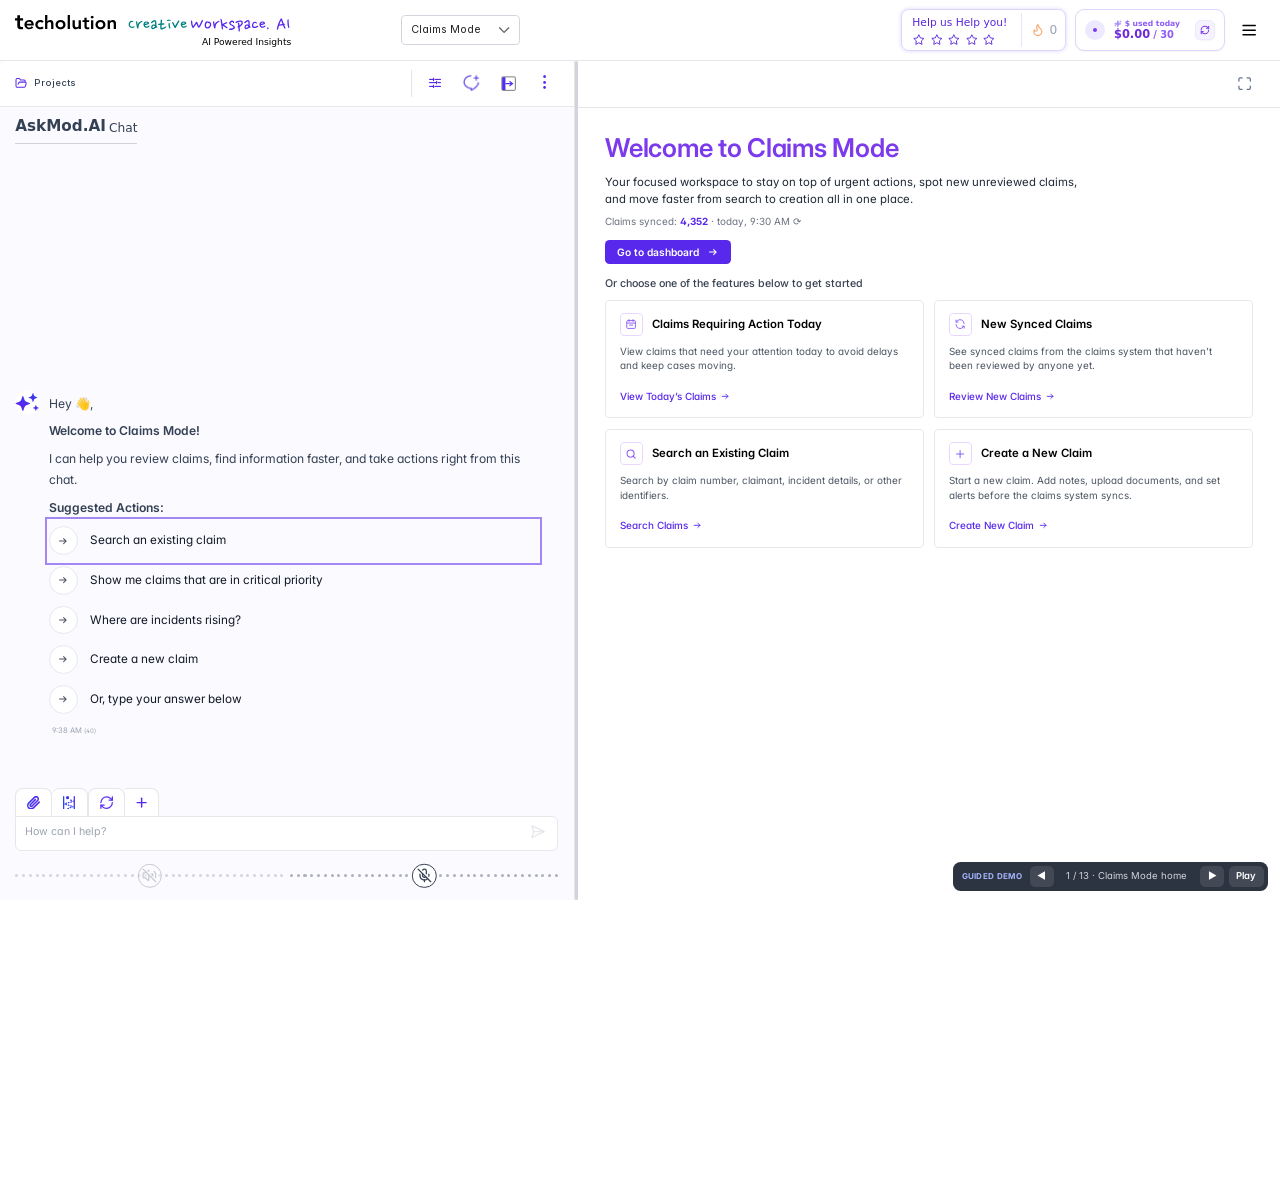
==== commit a01a4fca: "Add Claims Anomaly Intelligence (trends by location, trending-risk insight, assign a safety review);" ====
--- a/index.html
+++ b/index.html
@@ -2812,6 +2812,124 @@
 .cm-tags{max-width:none}
 .cm-pill{min-width:max-content}
 .cm-ch>div:first-child{min-width:0}
+
+/* the popover buttons on one line (user 2026-11-21) */
+.cm-pop .b{align-items:center}
+.cm-pop .b .btn{margin:0;height:34px;display:inline-flex;align-items:center;justify-content:center;padding:0 14px;line-height:1;vertical-align:middle;box-sizing:border-box}
+</style>
+<style>/* ======================= Claims Anomaly Intelligence ======================= */
+.ai-root{position:relative;overflow:hidden}
+.ai-list{background:#FAFAFB;padding:18px 22px 40px}
+#ai-body{display:flex;flex-direction:column;gap:18px;max-width:1500px}
+.ai-range{display:flex;align-items:center;gap:2px;flex-wrap:nowrap;background:#F3F4F6;border:1px solid var(--cm-line);border-radius:14px;padding:8px 10px}
+.ai-rc{padding:6px 10px;border-radius:999px;font:500 13px Inter;color:#374151;cursor:pointer;white-space:nowrap;transition:background .2s,color .2s}
+.ai-rc:hover{background:#E9EAEE}
+.ai-rc.on{background:var(--cmp);color:#fff}
+.ai-div{width:1px;height:24px;background:#D1D5DB;margin:0 2px}
+.ai-live{display:inline-flex;align-items:center;gap:7px;white-space:nowrap;margin-left:6px;font:500 13px Inter;color:#111827;background:#fff;border:1px solid var(--cm-line);border-radius:8px;padding:6px 11px}
+.ai-live i{width:7px;height:7px;border-radius:50%;background:#16A34A;box-shadow:0 0 0 3px rgba(22,163,74,.16)}
+.ai-filt{display:inline-flex;align-items:center;gap:7px;white-space:nowrap;font:500 13px Inter;color:#374151;background:#fff;border:1px solid var(--cm-line);border-radius:8px;padding:6px 12px;cursor:pointer}
+.ai-card{background:#fff;border:1px solid var(--cm-line);border-radius:14px;padding:18px 20px;min-width:0;box-shadow:0 1px 2px rgba(16,24,40,.03)}
+.ai-ch{display:flex;align-items:center;gap:10px;margin-bottom:12px}
+.ai-ch b{font:600 16px Inter;color:#111827;white-space:nowrap}
+.ai-ch small{display:block;font:400 12.5px Inter;color:var(--cm-mute);margin-top:2px}
+.ai-ci{display:inline-flex;color:#374151}
+.ai-ci.sq{width:36px;height:36px;border-radius:9px;background:var(--cmp-soft);color:var(--cmp);align-items:center;justify-content:center}
+.ai-x{display:inline-flex;align-items:center;justify-content:center;width:30px;height:30px;border:1px solid var(--cm-line);border-radius:8px;color:#4B5563;cursor:pointer;background:#fff}
+.ai-sel{display:inline-flex;align-items:center;gap:5px;font:500 12px Inter;color:#374151;border:1px solid var(--cm-line);border-radius:7px;padding:4px 8px;margin-right:2px;white-space:nowrap}
+.ai-dd{position:relative}
+.ai-ddb{display:inline-flex;align-items:center;gap:7px;font:500 13px Inter;color:#374151;border:1px solid var(--cm-line);border-radius:8px;padding:7px 11px;cursor:pointer;background:#fff;white-space:nowrap}
+.ai-ddm{position:absolute;right:0;top:calc(100% + 6px);z-index:5;background:#fff;border:1px solid var(--cm-line);border-radius:10px;box-shadow:0 12px 28px rgba(16,24,40,.12);padding:6px;min-width:190px;display:none;flex-direction:column}
+.ai-ddm.on{display:flex}
+.ai-ddm span{padding:8px 12px;border-radius:7px;font:500 13.5px Inter;color:#111827;cursor:pointer}
+.ai-ddm span:hover{background:#F3F4F6}
+.ai-ddm span.on{background:var(--cmp-soft);color:var(--cmp)}
+.ai-chart{position:relative}
+.ai-plot{width:100% !important;height:auto !important;display:block;overflow:visible}
+.ai-t{font:500 13px Inter;fill:#6B7280}
+.ai-t.b{font-weight:500;fill:#374151}
+.ai-ln{stroke-dasharray:2600;stroke-dashoffset:0;animation:aiDraw .9s cubic-bezier(.3,.7,.2,1) both;animation-delay:var(--d)}
+body.instant .ai-ln{animation:none}
+@keyframes aiDraw{from{stroke-dashoffset:2600}to{stroke-dashoffset:0}}
+.ai-tip{position:absolute;top:10px;display:none;background:#fff;border:1px solid var(--cm-line);border-radius:10px;box-shadow:0 10px 24px rgba(16,24,40,.12);padding:10px 12px;font:500 12.5px Inter;color:#111827;min-width:170px;pointer-events:none}
+.ai-tip b{display:block;margin-bottom:6px}
+.ai-tip div{display:flex;align-items:center;gap:7px;margin-top:3px;color:#4B5563}
+.ai-tip div i{width:9px;height:9px;border-radius:50%}
+.ai-tip div span{margin-left:auto;color:#111827;font-weight:600}
+.ai-leg{display:flex;justify-content:center;gap:22px;margin-top:2px;font:500 13px Inter;color:#374151}
+.ai-leg span{display:inline-flex;align-items:center;gap:8px}
+.ai-leg i{position:relative;width:22px;height:2.5px;background:var(--c);border-radius:2px}
+.ai-leg i::after{content:'';position:absolute;left:6px;top:-3.5px;width:6px;height:6px;border-radius:50%;background:#fff;border:2px solid var(--c)}
+.ai-kpis{display:grid;grid-template-columns:repeat(4,minmax(0,1fr));gap:16px}
+.ai-kpi{display:flex;justify-content:space-between;align-items:flex-start;background:#fff;border:1px solid var(--cm-line);border-radius:14px;padding:18px 20px}
+.ai-kpi small{display:block;font:500 13.5px/1.3 Inter;color:var(--cm-mute);min-height:35px}
+.ai-kpi b{display:block;font:700 28px Inter;color:#111827;margin:8px 0 6px;letter-spacing:-.01em}
+.ai-kpi em{font:400 12.5px Inter;color:var(--cm-mute);font-style:normal}
+.ai-ki{width:46px;height:46px;border-radius:10px;background:var(--cmp-soft);color:var(--cmp);display:inline-flex;align-items:center;justify-content:center}
+.ai-g2{display:grid;grid-template-columns:minmax(0,1fr) minmax(0,1fr);gap:18px}
+.ai-mapw{padding:4px 0}
+.ai-map{width:100% !important;height:auto !important;display:block}
+.ai-pin{cursor:pointer}
+.ai-pin .c{fill:#B91C1C;opacity:.86}
+.ai-pin .h{fill:#DC2626;opacity:.14}
+.ai-pin.hot .c{fill:#DC2626;opacity:.95}
+.ai-pin text{font:700 21px Inter;fill:#fff;pointer-events:none}
+.ai-pin:hover .c{opacity:1}
+.ai-tb{width:100%;border-collapse:collapse;font:400 14px Inter;color:#111827}
+.ai-tb th{white-space:nowrap;text-align:left;font:600 11.5px Inter;letter-spacing:.06em;text-transform:uppercase;color:#374151;padding:10px 12px;border-bottom:1px solid var(--cm-line);background:#FAFAFB}
+.ai-tb td{padding:11px 12px;border-bottom:1px solid #F1F2F4;white-space:nowrap}
+.ai-tb tr:last-child td{border-bottom:0}
+.ai-tb .r{text-align:right}
+.ai-tb td small{color:var(--cm-mute);font-size:12.5px}
+.ai-tb b.n{display:inline-block;min-width:26px;font-weight:500}
+.ai-tb tr.flash td{background:#F3EEFF;transition:background .4s}
+.ai-a{color:#5928ED;text-decoration:underline;text-underline-offset:3px;cursor:pointer}
+.ai-upv{color:#DC2626;font-weight:500;margin-right:2px}
+.ai-dnv{color:#16A34A;font-weight:500;margin-right:2px}
+.ai-p{display:inline-block;padding:3px 9px;border-radius:6px;font:500 12.5px Inter}
+.ai-p.b{background:#EFF6FF;color:#2563EB}.ai-p.g{background:#F0FDF4;color:#15803D}.ai-p.r{background:#FEF2F2;color:#DC2626}.ai-p.n{color:#4B5563}
+.ai-ins{display:flex;flex-direction:column;gap:12px}
+.ai-in{border:1px solid #EEF0F3;border-radius:10px;padding:10px 13px;background:#FCFCFD;transition:border-color .3s,background .3s}
+.ai-in p{margin:6px 0 8px;font:400 14px/1.45 Inter;color:#1F2937;white-space:normal}
+.ai-in p b{font-weight:600}
+.ai-k{display:inline-flex;align-items:center;gap:5px;font:600 11px Inter;letter-spacing:.05em;text-transform:uppercase;color:#5928ED;background:var(--cmp-soft);padding:3px 8px;border-radius:6px}
+.ai-go{display:inline-flex;align-items:center;gap:6px;font:600 13px Inter;color:#5928ED;cursor:pointer;border:1px solid #DDD3FD;background:#fff;border-radius:7px;padding:5px 10px}
+.ai-go:hover{background:var(--cmp-soft)}
+.ai-in.done{border-color:#BBF7D0;background:#F6FEF9}
+.ai-in.done .ai-go{color:#15803D;border-color:#BBF7D0}
+.ai-in.hl{border-color:#C4B5FD;background:#FBF9FF}
+.ai-veil{position:absolute;inset:0;background:rgba(17,24,39,.18);opacity:0;pointer-events:none;transition:opacity .35s;z-index:6}
+.ai-veil.on{opacity:1;pointer-events:auto}
+.ai-drawer{position:absolute;top:0;right:0;width:min(470px,92%);background:#fff;z-index:7;box-shadow:-18px 0 40px rgba(16,24,40,.14);transform:translateX(105%);transition:transform .45s cubic-bezier(.2,.7,.2,1);display:flex;flex-direction:column;padding:20px 22px 18px;overflow:hidden}
+body.instant .ai-drawer,body.instant .ai-veil{transition:none}
+.ai-drawer.on{transform:none}
+.ai-dh{display:flex;align-items:center}
+.ai-drawer h3{font:700 21px Inter;color:#111827;margin:14px 0 6px}
+.ai-dt{font:400 14.5px/1.55 Inter;color:#374151;margin:0 0 16px}
+.ai-ds{display:grid;grid-template-columns:repeat(3,1fr);gap:10px;margin-bottom:18px}
+.ai-ds div{border:1px solid var(--cm-line);border-radius:10px;padding:10px 12px}
+.ai-ds b{display:block;font:700 20px Inter;color:#111827}
+.ai-ds small{font:400 12px Inter;color:var(--cm-mute)}
+.ai-dl{flex:1;min-height:0;overflow:auto;margin-right:-8px;padding-right:8px}
+.ai-dlh{font:600 13px Inter;color:#111827;margin-bottom:6px}
+.ai-dlh i{font-style:normal;color:var(--cm-mute);font-weight:500}
+.ai-dc{display:flex;align-items:center;gap:10px;padding:8px 2px;border-bottom:1px solid #F1F2F4}
+.ai-dc>div{flex:1;min-width:0}
+.ai-dc b{display:block;font:600 14px Inter;color:#111827}
+.ai-dc small{font:400 12.5px Inter;color:var(--cm-mute);white-space:nowrap;overflow:hidden;text-overflow:ellipsis;display:block}
+.ai-dd8{font:500 12.5px Inter;color:#4B5563;white-space:nowrap}
+.ai-df{display:flex;align-items:center;gap:14px;padding-top:16px;margin-top:10px;border-top:1px solid var(--cm-line)}
+.ai-df .cm-new{padding:10px 16px;font-size:14px}
+.ai-sec{display:inline-flex;align-items:center;gap:6px;font:500 13.5px Inter;color:#374151;cursor:pointer}
+.ai-okb{display:flex;align-items:center;gap:9px;width:100%;background:#F0FDF4;border:1px solid #BBF7D0;color:#15803D;border-radius:10px;padding:11px 14px;font:600 14px Inter}
+.ai-modal{min-width:min(900px,80vw)}
+.ai-modal .ai-tb{font-size:15px}
+.cm-new.ghost{background:#fff;color:var(--cmp);border:1px solid #DDD3FD}
+@media (max-width:1100px){.ai-g2{grid-template-columns:1fr}.ai-kpis{grid-template-columns:repeat(2,minmax(0,1fr))}}
+.ai-load td{padding:10px 6px}.ai-load td:first-child{padding-left:12px}.ai-load .ai-p{font-size:12px;padding:3px 7px}
+#ai-costs .ai-t{font-size:14px}
+.ai-pin text{transform:translateY(1.5px)}
+body:not(.clean) .ai-drawer{padding-bottom:104px}
 </style>
 </head>
 <body><div id="root"><div style="display: contents;"><div class="flex flex-col w-full h-screen font-sans"><div class="w-full h-20"><div class="w-full h-full pointer-events-auto py-4 px-5 flex justify-start items-center gap-x-5 border-b border-b-[#E5E7EB]" style="background-color: rgb(255, 255, 255);"><div class="w-[30%] min-w-fit flex items-center gap-x-4"><div class="flex flex-col w-fit"><div class="flex space-x-4 items-center cursor-pointer" data-act="logo" title="Start over"><div class="max-h-8"><img alt="Techolution Logo" class="max-h-8 w-auto object-contain" src="assets/techolution-logo.svg" style="width: auto; height: auto;"/></div><div class="max-h-8"><img alt="Creative Workspace Logo" class="max-h-8 w-auto object-contain" src="assets/cw-logo.svg" style="width: auto; height: auto;"/></div></div><span class="text-xs font-normal font-sans text-right" style="color: rgb(0, 0, 0);">AI Powered Insights</span></div></div><div class="w-[70%] flex flex-row justify-between items-center"><div class="flex gap-2"><div class="custom-header-dropdown pointer-events-auto h-10 border border-[#D1D5DB] rounded-[6px] text-sm p-dropdown p-component p-inputwrapper p-inputwrapper-filled" data-act="dd-modes" data-cw-track="mode_dropdown_opened" data-p-disabled="false" data-p-focus="false" data-pc-name="dropdown" data-pc-section="root" id="mode-dd"><div class="p-hidden-accessible" data-pc-section="hiddenselectedmessage"><input aria-haspopup="listbox" aria-label="select mode" data-pc-section="input" readonly="" tabindex="0" type="text" value="Contract Intelligence Mode"/></div><div class="p-hidden-accessible p-dropdown-hidden-select" data-pc-section="hiddenselectedmessage"><select data-pc-section="select" tabindex="-1"><option data-pc-section="option" selected="" value="11">Contract Intelligence Mode</option></select></div><span class="p-dropdown-label p-inputtext" data-pc-section="input" tabindex="-1">Claims Mode</span><div aria-expanded="false" aria-haspopup="listbox" aria-label="Select Mode" class="p-dropdown-trigger" data-pc-section="trigger" role="button"><svg class="p-icon p-dropdown-trigger-icon p-clickable" data-pc-section="dropdownicon" data-pr-overlay-visible="false" fill="none" height="14" viewbox="0 0 14 14" width="14" xmlns="http://www.w3.org/2000/svg"><path d="M7.01744 10.398C6.91269 10.3985 6.8089 10.378 6.71215 10.3379C6.61541 10.2977 6.52766 10.2386 6.45405 10.1641L1.13907 4.84913C1.03306 4.69404 0.985221 4.5065 1.00399 4.31958C1.02276 4.13266 1.10693 3.95838 1.24166 3.82747C1.37639 3.69655 1.55301 3.61742 1.74039 3.60402C1.92777 3.59062 2.11386 3.64382 2.26584 3.75424L7.01744 8.47394L11.769 3.75424C11.9189 3.65709 12.097 3.61306 12.2748 3.62921C12.4527 3.64535 12.6199 3.72073 12.7498 3.84328C12.8797 3.96582 12.9647 4.12842 12.9912 4.30502C13.0177 4.48162 12.9841 4.662 12.8958 4.81724L7.58083 10.1322C7.50996 10.2125 7.42344 10.2775 7.32656 10.3232C7.22968 10.3689 7.12449 10.3944 7.01744 10.398Z" fill="currentColor"></path></svg></div></div></div><div class="flex justify-end items-center gap-x-3"><div class="flex items-stretch gap-3"><div class="cw-header-feedback-card" id="feedback"><div aria-expanded="false" class="cw-header-feedback-trigger"><span><button class="cw-header-feedback-open" type="button"><strong>Help us Help you!</strong></button><div class="cw-header-feedback-rating-actions"><div aria-label="Rate a feature" class="cw-feedback-stars" role="radiogroup" style="--cw-feedback-accent: #5925DC; --cw-feedback-star-empty: #5925DC; gap: 5px; margin-top: 2px;"><button aria-checked="false" aria-label="1 star" role="radio" style="width: 18px; height: 18px; flex: 0 0 18px; --cw-feedback-star-button-color: inherit;" type="button"><svg aria-hidden="true" fill="none" style="pointer-events: none;" viewbox="0 0 20 20"><path d="M10.0003 2.5L12.2503 7.16667L17.3337 7.91667L13.667 11.5L14.5003 16.5833L10.0003 14.1667L5.50033 16.5833L6.33366 11.5L2.66699 7.91667L7.75033 7.16667L10.0003 2.5Z" stroke="#5925DC" stroke-linejoin="round" stroke-width="1.33333"></path></svg></button><button aria-checked="false" aria-label="2 stars" role="radio" style="width: 18px; height: 18px; flex: 0 0 18px; --cw-feedback-star-button-color: inherit;" type="button"><svg aria-hidden="true" fill="none" style="pointer-events: none;" viewbox="0 0 20 20"><path d="M10.0003 2.5L12.2503 7.16667L17.3337 7.91667L13.667 11.5L14.5003 16.5833L10.0003 14.1667L5.50033 16.5833L6.33366 11.5L2.66699 7.91667L7.75033 7.16667L10.0003 2.5Z" stroke="#5925DC" stroke-linejoin="round" stroke-width="1.33333"></path></svg></button><button aria-checked="false" aria-label="3 stars" role="radio" style="width: 18px; height: 18px; flex: 0 0 18px; --cw-feedback-star-button-color: inherit;" type="button"><svg aria-hidden="true" fill="none" style="pointer-events: none;" viewbox="0 0 20 20"><path d="M10.0003 2.5L12.2503 7.16667L17.3337 7.91667L13.667 11.5L14.5003 16.5833L10.0003 14.1667L5.50033 16.5833L6.33366 11.5L2.66699 7.91667L7.75033 7.16667L10.0003 2.5Z" stroke="#5925DC" stroke-linejoin="round" stroke-width="1.33333"></path></svg></button><button aria-checked="false" aria-label="4 stars" role="radio" style="width: 18px; height: 18px; flex: 0 0 18px; --cw-feedback-star-button-color: inherit;" type="button"><svg aria-hidden="true" fill="none" style="pointer-events: none;" viewbox="0 0 20 20"><path d="M10.0003 2.5L12.2503 7.16667L17.3337 7.91667L13.667 11.5L14.5003 16.5833L10.0003 14.1667L5.50033 16.5833L6.33366 11.5L2.66699 7.91667L7.75033 7.16667L10.0003 2.5Z" stroke="#5925DC" stroke-linejoin="round" stroke-width="1.33333"></path></svg></button><button aria-checked="false" aria-label="5 stars" role="radio" style="width: 18px; height: 18px; flex: 0 0 18px; --cw-feedback-star-button-color: inherit;" type="button"><svg aria-hidden="true" fill="none" style="pointer-events: none;" viewbox="0 0 20 20"><path d="M10.0003 2.5L12.2503 7.16667L17.3337 7.91667L13.667 11.5L14.5003 16.5833L10.0003 14.1667L5.50033 16.5833L6.33366 11.5L2.66699 7.91667L7.75033 7.16667L10.0003 2.5Z" stroke="#5925DC" stroke-linejoin="round" stroke-width="1.33333"></path></svg></button></div></div></span></div><button aria-label="Leaderboard coming soon" class="cw-header-feedback-count" disabled="" type="button"><svg class="lucide lucide-flame" fill="none" height="18" stroke="#f97316" stroke-linecap="round" stroke-linejoin="round" stroke-width="2" viewbox="0 0 24 24" width="18" xmlns="http://www.w3.org/2000/svg"><path d="M8.5 14.5A2.5 2.5 0 0 0 11 12c0-1.38-.5-2-1-3-1.072-2.143-.224-4.054 2-6 .5 2.5 2 4.9 4 6.5 2 1.6 3 3.5 3 5.5a7 7 0 1 1-14 0c0-1.153.433-2.294 1-3a2.5 2.5 0 0 0 2.5 2.5z"></path></svg><span>0</span></button></div><div class="flex cursor-pointer items-center gap-3 rounded-xl border-2 border-violet-200 bg-white px-3 py-1.5 shadow-sm transition-all hover:border-violet-300" data-act="usage" id="usage"><div class="flex h-[26px] w-[26px] shrink-0 items-center justify-center rounded-full bg-violet-100"><span class="h-1.5 w-1.5 rounded-full bg-violet-600"></span></div><div class="flex flex-col items-start gap-0 leading-none"><span class="flex items-center gap-1 text-[10px] font-bold text-violet-500"><svg class="lucide lucide-sparkles text-violet-400" fill="currentColor" height="10" stroke="currentColor" stroke-linecap="round" stroke-linejoin="round" stroke-width="2" viewbox="0 0 24 24" width="10" xmlns="http://www.w3.org/2000/svg"><path d="M9.937 15.5A2 2 0 0 0 8.5 14.063l-6.135-1.582a.5.5 0 0 1 0-.962L8.5 9.936A2 2 0 0 0 9.937 8.5l1.582-6.135a.5.5 0 0 1 .963 0L14.063 8.5A2 2 0 0 0 15.5 9.937l6.135 1.581a.5.5 0 0 1 0 .964L15.5 14.063a2 2 0 0 0-1.437 1.437l-1.582 6.135a.5.5 0 0 1-.963 0z"></path><path d="M20 3v4"></path><path d="M22 5h-4"></path><path d="M4 17v2"></path><path d="M5 18H3"></path></svg> $ used today</span><span class="mt-[2px] flex items-baseline gap-1 text-[15px] font-bold text-violet-700">$0.00<span class="text-[13px] font-bold text-violet-500">/ 30</span></span></div><button class="ml-2 flex h-[26px] w-[26px] shrink-0 items-center justify-center rounded-[8px] border border-violet-100 bg-violet-50 text-violet-600 shadow-sm transition-colors hover:border-violet-200 hover:bg-violet-100 disabled:opacity-50"><svg class="lucide lucide-refresh-cw" fill="none" height="13" stroke="currentColor" stroke-linecap="round" stroke-linejoin="round" stroke-width="2.5" viewbox="0 0 24 24" width="13" xmlns="http://www.w3.org/2000/svg"><path d="M3 12a9 9 0 0 1 9-9 9.75 9.75 0 0 1 6.74 2.74L21 8"></path><path d="M21 3v5h-5"></path><path d="M21 12a9 9 0 0 1-9 9 9.75 9.75 0 0 1-6.74-2.74L3 16"></path><path d="M8 16H3v5"></path></svg></button></div></div><button class="w-fit h-10 pointer-events-auto rounded-[6px] p-2 p-button p-component p-button-icon-only" data-act="hamb" data-pc-name="button" data-pc-section="root" id="hamb-btn" title="Open sidebar"><svg class="lucide lucide-menu" fill="none" height="24" stroke="#000000" stroke-linecap="round" stroke-linejoin="round" stroke-width="2" viewbox="0 0 24 24" width="24" xmlns="http://www.w3.org/2000/svg"><line x1="4" x2="20" y1="12" y2="12"></line><line x1="4" x2="20" y1="6" y2="6"></line><line x1="4" x2="20" y1="18" y2="18"></line></svg><span class="p-button-label p-c" data-pc-section="label"> </span></button></div></div></div></div><div class="w-full h-[calc(100%-5rem)] relative"><div class="w-full flex justify-between h-full overflow-visible gap-x-[0.5rem]"><div class="flex flex-col items-start w-full h-full"><div class="flex flex-col w-full h-full md:flex-row gap-x-4 relative"><div class="w-full h-full !overflow-visible" data-panel-group="" data-panel-group-direction="horizontal" data-panel-group-id=":rb:" style="display: flex; flex-direction: row; height: 100%; overflow: hidden; width: 100%;"><div class="overflow-visible relative transition-all duration-300 ease-in-out w-[45%] w-[45%]" data-panel="" data-panel-group-id=":rb:" data-panel-id="sidebar" data-panel-size="45.0" id="sidebar" style="flex: 45 1 0px; overflow: hidden;"><div class="flex flex-col w-full h-full relative border-r border-[#E5E5E5]" style="background-color: rgb(251, 250, 255); color: rgb(52, 64, 84);"><div class="w-full flex justify-between items-center h-[60px] px-5 border-b rounded-t-[8px]" style="background-color: rgb(255, 255, 255); color: rgb(52, 64, 84); border-color: rgb(229, 231, 235);"><div class="flex justify-between items-center gap-2"><nav class="w-full p-0 bg-transparent border-none flex-nowrap whitespace-nowrap overflow-hidden p-breadcrumb p-component border-none bg-transparent p-0" data-pc-name="breadcrumb" data-pc-section="root"><ol class="p-breadcrumb-list" data-pc-section="menu"><li class="p-menuitem bg-transparent p-0" data-pc-section="menuitem" id="pr_id_157_0"><button class="text-xs flex items-center gap-x-2 hover:text-[#5928ED] text-[#111827] transition-colors duration-200 p-button p-component" data-act="projects" data-cw-track="projects_opened" data-cw-track-params='{"source":"cw","component":"chat_header","action":"open_projects_page"}' data-pc-name="button" data-pc-section="root" data-testid="headerProjectsButton" style="color: rgb(52, 64, 84);" type="button"><span class="flex items-center justify-center w-4 h-4" data-testid="headerProjectButtonFolderIcon"><svg class="lucide lucide-folder-open" fill="none" height="24" stroke="#5928ED" stroke-linecap="round" stroke-linejoin="round" stroke-width="2" viewbox="0 0 24 24" width="24" xmlns="http://www.w3.org/2000/svg"><path d="m6 14 1.5-2.9A2 2 0 0 1 9.24 10H20a2 2 0 0 1 1.94 2.5l-1.54 6a2 2 0 0 1-1.95 1.5H4a2 2 0 0 1-2-2V5a2 2 0 0 1 2-2h3.9a2 2 0 0 1 1.69.9l.81 1.2a2 2 0 0 0 1.67.9H18a2 2 0 0 1 2 2v2"></path></svg></span><span class="font-medium" data-testid="headerProjectButtonLabel">Projects</span></button></li></ol></nav></div><div class="flex h-9 items-center gap-x-3"><div class="h-9 border-l border-[#E5E5E5]"></div><button aria-label="Filter Settings" class="newChatBtn p-button p-component p-button-icon-only" data-act="filter" data-pc-name="button" data-pc-section="root" data-pr-position="top" data-pr-tooltip="Filter Settings"><i class="pi pi-sliders-h" style="color: rgb(89, 40, 237);"></i><span class="p-button-label p-c" data-pc-section="label"> </span></button><button aria-label="Start New Chat" class="newChatBtn p-button p-component p-button-icon-only" data-act="newchat" data-cw-track="new_chat_opened" data-cw-track-params='{"source":"cw","component":"chat_header","action":"start_new_chat"}' data-pc-name="button" data-pc-section="root" data-pr-position="top" data-pr-tooltip="New Chat" data-testid="headerNewChatButton"><svg data-testid="headerNewChatButtonIcon" fill="none" height="28" viewbox="0 0 191 191" width="28" xmlns="http://www.w3.org/2000/svg" xmlns:xlink="http://www.w3.org/1999/xlink"><path d="M0 0h191v191H0z" fill="url(#NewChatIcon_svg__a)"></path><defs><pattern height="1" id="NewChatIcon_svg__a" patterncontentunits="objectBoundingBox" width="1"><use transform="scale(.00667)" xlink:href="#NewChatIcon_svg__b"></use></pattern><image height="150" id="NewChatIcon_svg__b" preserveaspectratio="none" width="150" xlink:href="[data-uri]"/></defs></svg><span class="p-button-label p-c" data-pc-section="label"> </span></button><div class="relative inline-block"><button aria-label="Expand to right" class="expandToRight bg-[#fff] p-button p-component p-button-icon-only p-button-rounded" data-act="chatmin" data-pc-name="button" data-pc-section="root" data-testid="headerExpandChatButton"><svg fill="none" height="20" viewbox="0 0 165 165" width="20" xmlns="http://www.w3.org/2000/svg"><rect fill="none" height="145" rx="10" stroke="black" stroke-width="6" width="145" x="10" y="10"></rect><path d="M13 23C13 17.4772 17.4772 13 23 13H44C46.2091 13 48 14.7909 48 17V148C48 150.209 46.2091 152 44 152H23C17.4772 152 13 147.523 13 142V23Z" fill="#512CED"></path><path d="M56 17C56 14.7909 57.7909 13 60 13H142C147.523 13 152 17.4772 152 23V142C152 147.523 147.523 152 142 152H60C57.7909 152 56 150.209 56 148V17Z" fill="#fff" fill-opacity="0.25"></path><path d="M52 82.5 H125 M125 82.5 L95 60 M125 82.5 L95 105" stroke="#512CED" stroke-linecap="round" stroke-linejoin="round" stroke-width="12"></path></svg><span class="p-button-label p-c" data-pc-section="label"> </span></button></div><div class="relative inline-block" id="menu-wrap"><button aria-label="Chat tools" class="chatToolsPopoverBtn p-button p-component p-button-icon-only p-button-rounded" data-act="menu" data-pc-name="button" data-pc-section="root" id="menu-btn" style="background-color: rgb(255, 255, 255); color: rgb(89, 40, 237);"><i class="pi pi-ellipsis-v text-[18px]" style="color: rgb(89, 40, 237);"></i><span class="p-button-label p-c" data-pc-section="label"> </span></button><div class="z-[9999] absolute right-0 top-full w-[230px] rounded border p-2 text-sm shadow-lg" id="ov-menu" style="background-color: rgb(255, 255, 255); border-color: rgb(229, 231, 235);;display:none"><button aria-label="Minimize Chat" class="flex w-full items-center gap-2 rounded px-3 py-2 text-left text-sm font-medium transition-colors p-button p-component" data-act="mi" data-m="Minimize Chat" data-pc-name="button" data-pc-section="root" data-testid="headerMinimizeChatButton" style="color: rgb(52, 64, 84);" type="button"><i class="pi pi-times text-[18px]" style="color: rgb(89, 40, 237);"></i><span>Minimize Chat</span></button><button aria-pressed="false" class="flex w-full items-center gap-2 rounded px-3 py-2 text-left text-sm font-medium transition-colors" data-act="mi" data-m="Recollect Harder Off" data-testid="headerThinkHarderButton" style="color: rgb(52, 64, 84);" type="button"><i class="pi pi-lightbulb shrink-0 text-[18px]" style="color: rgb(89, 40, 237);"></i><span>Recollect Harder Off</span></button><button class="flex w-full items-center gap-2 rounded px-3 py-2 text-left text-sm font-medium transition-colors" data-act="mi" data-m="Conversation History" data-testid="headerHistoryButton" style="color: rgb(52, 64, 84);" type="button"><i class="pi pi-history shrink-0 text-[18px]" style="color: rgb(89, 40, 237);"></i><span>Conversation History</span></button><button aria-label="Export conversation to Docs" class="flex w-full items-center gap-2 rounded px-3 py-2 text-left text-sm font-medium transition-colors" data-act="mi" data-m="Export to Docs" data-testid="headerExportToDocsButton" style="color: rgb(52, 64, 84); opacity: 1; cursor: pointer;" type="button"><svg class="lucide lucide-file-text shrink-0" fill="none" height="18" stroke="#5928ED" stroke-linecap="round" stroke-linejoin="round" stroke-width="2" viewbox="0 0 24 24" width="18" xmlns="http://www.w3.org/2000/svg"><path d="M15 2H6a2 2 0 0 0-2 2v16a2 2 0 0 0 2 2h12a2 2 0 0 0 2-2V7Z"></path><path d="M14 2v4a2 2 0 0 0 2 2h4"></path><path d="M10 9H8"></path><path d="M16 13H8"></path><path d="M16 17H8"></path></svg><span>Export to Docs</span></button><button aria-label="Open Pre-release Quality Checklist" class="flex w-full items-center gap-2 rounded px-3 py-2 text-left text-sm font-medium transition-colors" data-act="mi" data-m="Pre-Release Quality Checklist" data-testid="headerChecklistButton" style="color: rgb(52, 64, 84);" type="button"><svg class="lucide lucide-clipboard-list shrink-0" fill="none" height="18" stroke="#5928ED" stroke-linecap="round" stroke-linejoin="round" stroke-width="2" viewbox="0 0 24 24" width="18" xmlns="http://www.w3.org/2000/svg"><rect height="4" rx="1" ry="1" width="8" x="8" y="2"></rect><path d="M16 4h2a2 2 0 0 1 2 2v14a2 2 0 0 1-2 2H6a2 2 0 0 1-2-2V6a2 2 0 0 1 2-2h2"></path><path d="M12 11h4"></path><path d="M12 16h4"></path><path d="M8 11h.01"></path><path d="M8 16h.01"></path></svg><span>Pre-Release Quality Checklist</span></button><button aria-label="Open Log Controls" class="flex w-full items-center gap-2 rounded px-3 py-2 text-left text-sm font-medium transition-colors" data-act="mi" data-m="Log Controls" data-testid="headerLogControlsButton" style="color: rgb(52, 64, 84);" type="button"><svg class="lucide lucide-logs shrink-0" fill="none" height="18" stroke="#5928ED" stroke-linecap="round" stroke-linejoin="round" stroke-width="2" viewbox="0 0 24 24" width="18" xmlns="http://www.w3.org/2000/svg"><path d="M13 12h8"></path><path d="M13 18h8"></path><path d="M13 6h8"></path><path d="M3 12h1"></path><path d="M3 18h1"></path><path d="M3 6h1"></path><path d="M8 12h1"></path><path d="M8 18h1"></path><path d="M8 6h1"></path></svg><span>Log Controls</span></button><style>.small-switch {
@@ -2878,21 +2996,21 @@
 <!-- ===== DASHBOARD ===== -->
 <div class="scr" id="scr-dash" style="height:100%">
  <div class="cm">
-  <div class="cm-bar"><h2>Dashboard</h2><span class="sp"></span><button class="cm-new" data-act="new-claim">Create New Claim <svg><use href="#i-plus"/></svg></button><span class="cm-ib" data-act="bell"><svg><use href="#i-bell"/></svg><i></i></span><span class="cm-ib" data-act="go-home"><svg><use href="#i-home"/></svg></span><span class="cm-ib" data-act="fullscreen"><svg><use href="#i-expand"/></svg></span></div>
+  <div class="cm-bar"><h2>Dashboard</h2><span class="sp"></span><button class="cm-new ghost" data-act="ai-open" id="dash-intel">Claims Anomaly Intelligence</button><button class="cm-new" data-act="new-claim">Create New Claim <svg><use href="#i-plus"/></svg></button><span class="cm-ib" data-act="bell"><svg><use href="#i-bell"/></svg><i></i></span><span class="cm-ib" data-act="go-home"><svg><use href="#i-home"/></svg></span><span class="cm-ib" data-act="fullscreen"><svg><use href="#i-expand"/></svg></span></div>
   <div class="cm-list" id="ds-scroll">
    <div class="cm-search"><span class="cm-sel">Search By Name <svg><use href="#i-chev"/></svg></span><input placeholder="Enter claimant name" id="ds-q" autocomplete="off"><span class="cm-sbtn" data-act="ds-search"><svg><use href="#i-search"/></svg>Search</span><span class="cm-ib sq" data-act="cm-filter"><svg><use href="#i-filter"/></svg><span class="cm-ap">0 Applied</span></span><span class="cm-ib sq" data-act="cm-sort"><svg><use href="#i-sort"/></svg></span></div>
    <div class="cm-stat">
     <div class="g"><div class="gh"><b>Claims Status</b><span class="cm-sel">Select Due Date <svg><use href="#i-chev"/></svg></span></div>
-     <div class="tiles"><div class="tile"><small>OPEN CLAIMS</small><b>412 <i>(Total)</i></b><span class="cb"></span></div><div class="tile"><small>CLOSED CLAIMS</small><b>3,468 <i>(Total)</i></b><span class="cb"></span></div></div></div>
+     <div class="tiles"><div class="tile"><small>OPEN CLAIMS</small><b>586 <i>(Total)</i></b><span class="cb"></span></div><div class="tile"><small>CLOSED CLAIMS</small><b>3,766 <i>(Total)</i></b><span class="cb"></span></div></div></div>
     <div class="g"><div class="gh"><b>What’s Changed</b><span class="cm-sel">Today <svg><use href="#i-chev"/></svg></span></div>
      <div class="tiles"><div class="tile"><small>CLAIMS TO BE SYNCED</small><b>1 <i>(Filtered)</i></b><span class="cb"></span></div><div class="tile"><small>FOLLOW-UPS DUE TODAY</small><b class="due">6</b><span class="cb"></span></div></div></div>
     <span class="cm-more">See more <svg><use href="#i-chev"/></svg></span>
    </div>
    <div class="cm-row2">
     <div class="cm-panel"><div class="gh"><b>Priority</b><svg class="info"><use href="#i-info"/></svg></div>
-     <div class="pri"><span class="cb"></span><div class="pr crit"><span><b>132</b> Critical Claims</span><span>3.4%</span></div></div>
-     <div class="pri"><span class="cb"></span><div class="pr hi"><span><b>3,604</b> High Priority Claims</span><span>92.9%</span></div></div>
-     <div class="pri"><span class="cb"></span><div class="pr lo"><span><b>144</b> Low Priority Claims</span><span>3.7%</span></div></div></div>
+     <div class="pri"><span class="cb"></span><div class="pr crit"><span><b>118</b> Critical Claims</span><span>20.1%</span></div></div>
+     <div class="pri"><span class="cb"></span><div class="pr hi"><span><b>402</b> High Priority Claims</span><span>68.6%</span></div></div>
+     <div class="pri"><span class="cb"></span><div class="pr lo"><span><b>66</b> Low Priority Claims</span><span>11.3%</span></div></div></div>
     <div class="cm-panel"><div class="gh"><b>Incident Type</b></div><div id="donut"></div></div>
    </div>
    <div class="cm-lh">Claims (4,352)</div>
@@ -2927,6 +3045,15 @@
    <div class="cv" id="cv-DOCS"><div class="cm-docs"><div class="d"><span class="ic"><svg><use href="#i-doc"/></svg></span><div><b>Work_Status_Report_Whitaker_2026-10-27.pdf</b><small>Medical · Dr. Alan Brooks · 27 Oct 2026</small></div></div><div class="d"><span class="ic"><svg><use href="#i-doc"/></svg></span><div><b>Transitional_Duty_Offer_2026-08-12.pdf</b><small>HR · 12 Aug 2026</small></div></div><div class="d"><span class="ic"><svg><use href="#i-doc"/></svg></span><div><b>First_Report_of_Injury_2025-07-23.pdf</b><small>Claim intake · 23 Jul 2025</small></div></div></div></div>
    <div class="cv" id="cv-AUDIT"><div class="cm-docs"><div class="d"><span class="ic"><svg><use href="#i-list"/></svg></span><div><b>Data synced from the claims system</b><small>Today, 9:30 AM</small></div></div><div class="d"><span class="ic"><svg><use href="#i-list"/></svg></span><div><b>Work status updated: transitional duty</b><small>Marcus Bell · 27 Oct 2026</small></div></div></div></div>
   </div>
+ </div>
+</div>
+
+<!-- ===== CLAIMS ANOMALY INTELLIGENCE ===== -->
+<div class="scr" id="scr-intel" style="height:100%">
+ <div class="cm ai-root">
+  <div class="cm-bar"><span class="back" data-act="ai-back" title="Back"><svg><use href="#i-arrow"/></svg></span><h2>Claims Anomaly Intelligence</h2><span class="sp"></span><span class="cm-ib" data-act="bell"><svg><use href="#i-bell"/></svg><i></i></span><span class="cm-ib" data-act="go-home"><svg><use href="#i-home"/></svg></span><span class="cm-ib" data-act="fullscreen"><svg><use href="#i-expand"/></svg></span></div>
+  <div class="cm-list ai-list" id="ai-scroll"><div id="ai-body"></div></div>
+  <div class="ai-veil" id="ai-veil" data-act="ai-close"></div><div class="ai-drawer" id="ai-drawer"></div>
  </div>
 </div>
 
@@ -3124,7 +3251,7 @@
  {n:22,name:'Kevin Brandt',no:'AL-2026-000512',type:'Auto Liability',analyst:'Marcus Bell',loc:'Central Fleet Garage',date:'12 October, 2026',alert:'Litigation Review',due:'1 December, 2026',status:'Open',tags:['sync'],
   sum:'An auto liability claim was filed for Kevin Brandt. A city van rear-ended his car at a light; his attorney has asked for the dash camera footage…'}];
 function renderDash(){ $('#ds-list').innerHTML=DASH.map(r=>cmCard(r,'dash')).join(''); }
-function donut(){ const seg=[['Workers’ Comp',3174,'#3B82F6'],['Auto Liability',843,'#FACC15'],['Collision',223,'#F59E0B'],['General Liability',111,'#84CC16'],['Workers’ Comp Employers Liability',1,'#2DD4BF']];
+function donut(){ const seg=[['Workers’ Comp',2862,'#3B82F6'],['Auto Liability',788,'#FACC15'],['General Liability',357,'#84CC16'],['Collision',241,'#F59E0B'],['Property Damage',104,'#2DD4BF']]; // sample numbers (not the demo client's)
   const tot=seg.reduce((a,s)=>a+s[1],0), R=88, r=50, cx=110, cy=110; let a0=-Math.PI/2;
   const arcs=seg.map(([n,v,c])=>{ const a1=a0+2*Math.PI*v/tot, big=a1-a0>Math.PI?1:0, P=(rr,a)=>`${cx+rr*Math.cos(a)} ${cy+rr*Math.sin(a)}`;
     const d=`M ${P(R,a0)} A ${R} ${R} 0 ${big} 1 ${P(R,a1)} L ${P(r,a1)} A ${r} ${r} 0 ${big} 0 ${P(r,a0)} Z`, m=(a0+a1)/2; a0=a1;
@@ -3150,6 +3277,189 @@
 function renderNotes(){ const nw=st.updated?[['FOLLOW-UP UPDATED','Claims AI for Marcus Bell','21 Nov 2026','90-day transitional-duty follow-up completed. 120-day follow-up set to Nov 21, 2026; next follow-up Dec 21, 2026. Work status: transitional duty since Oct 27, no full-duty release on file. Owner: Marcus Bell.',true]]:[];
   $('#notes-list').innerHTML=[...nw,...NOTES].map(n=>`<div class="cm-note ${n[4]?'new':''}"><div class="h"><b>${n[0]}</b>${n[4]?`<span class="cm-pill score">${SPK}Added by Claims AI</span>`:''}</div><small>${n[1]}, ${n[2]}</small><p>${n[3]}</p></div>`).join(''); }
 
+const USMAP={"states":"M648,492L652,492L652,491L653,492L652,492L652,492L649,493L648,492ZM642,384L642,384L656,383L666,382L685,380L689,380L690,382L693,394L702,427L703,427L703,428L704,429L705,432L705,433L707,434L707,436L708,436L707,439L709,439L710,440L709,441L708,442L707,443L707,444L707,446L707,448L706,450L707,452L707,453L708,455L709,457L708,458L708,459L708,461L708,462L708,463L708,465L710,466L711,469L694,471L682,472L670,473L661,474L661,475L660,477L662,479L662,480L665,481L665,482L665,485L665,486L666,486L665,487L665,488L664,489L665,489L664,490L661,491L658,492L655,492L656,491L656,492L659,491L659,490L657,488L656,488L655,486L656,485L655,483L655,482L653,482L652,483L653,483L652,486L652,489L652,490L651,490L651,490L649,489L648,489L648,489L646,489L645,478L643,459L642,455L642,444L643,413L643,396L644,386L643,386L642,384ZM104,552L105,550L105,550L104,552ZM99,570L100,569L100,570L100,569L102,567L102,567L102,566L103,565L103,568L103,567L104,568L105,567L105,569L104,569L104,569L103,569L102,570L101,570L99,570ZM95,582L96,581L97,582L96,582L95,582ZM93,575L94,574L96,573L97,573L97,574L97,573L97,572L98,571L98,572L100,572L99,571L101,571L100,571L101,571L101,572L102,572L103,571L104,572L103,572L103,574L105,573L104,575L102,574L103,575L102,576L100,577L102,577L100,578L100,578L99,578L99,577L98,579L97,580L96,580L97,579L97,579L97,577L95,580L94,578L94,577L93,576L93,575ZM93,583L94,582L95,582L93,583L93,583ZM89,588L90,587L90,588L89,588ZM72,594L72,593L72,593L72,594ZM71,592L72,591L72,593L71,593L71,592ZM68,593L69,593L69,592L69,591L70,592L70,592L68,593ZM66,590L66,590L68,590L68,591L67,590L67,592L66,591L66,592L66,590ZM68,564L68,563L69,563L68,564L68,564ZM61,591L61,591L62,591L62,592L61,591ZM58,592L59,592L59,593L58,592ZM66,524L67,524L67,524L66,524ZM56,596L56,596L58,597L58,597L56,596ZM45,597L46,597L46,597L45,597ZM43,595L43,595L44,596L43,597L43,595ZM41,596L42,596L43,597L41,597L41,596ZM44,547L46,548L47,547L49,547L50,547L50,548L50,548L51,549L51,551L49,551L48,552L48,551L47,551L44,549L44,547ZM31,601L33,600L34,600L36,598L37,599L37,599L36,598L35,597L36,597L38,596L38,597L38,598L39,597L40,597L38,599L40,598L40,599L39,599L38,600L37,601L35,601L34,601L32,602L31,601ZM51,505L53,504L55,502L59,501L61,500L64,500L66,500L66,501L65,503L65,504L67,504L69,504L70,505L70,504L71,505L73,503L74,504L74,503L73,502L71,502L72,501L71,499L70,499L70,498L71,498L72,499L71,500L73,502L73,502L72,500L72,498L73,498L72,497L70,497L67,496L67,495L66,492L63,488L61,487L61,486L59,484L60,484L61,483L62,481L64,481L67,481L69,480L70,479L71,476L72,475L74,472L75,471L77,472L78,471L80,470L82,468L83,468L84,469L87,468L88,467L89,465L90,465L93,466L93,467L91,468L92,469L92,469L93,468L94,467L94,466L95,467L95,469L96,469L97,468L99,468L101,469L101,470L101,470L103,471L102,472L104,472L105,471L106,471L107,472L109,471L111,472L111,471L112,472L112,472L114,473L115,473L116,473L119,473L120,473L122,474L123,474L124,472L126,472L132,474L133,474L147,547L149,547L149,547L151,547L152,546L155,545L155,547L155,548L157,548L157,549L162,552L164,555L166,552L167,552L167,551L166,550L167,549L167,548L168,547L169,546L172,547L172,548L173,549L174,549L175,550L176,552L178,552L181,554L181,554L182,556L183,557L184,558L186,560L188,562L188,563L190,562L190,564L191,564L192,566L193,565L195,566L197,566L198,566L199,567L200,567L201,568L201,569L201,571L203,573L202,576L201,578L201,577L200,578L198,575L199,574L198,572L198,571L197,570L198,572L198,574L198,575L197,575L195,575L194,574L195,573L194,571L194,573L194,573L194,574L193,574L192,573L193,572L192,570L192,569L192,570L192,571L191,572L190,571L189,570L189,570L189,569L190,568L190,567L190,567L188,566L188,565L187,565L186,564L183,563L183,562L182,560L182,560L181,560L184,560L182,559L181,559L179,557L178,556L178,557L176,557L175,555L173,553L172,550L170,550L170,550L171,551L172,552L173,555L175,558L173,557L173,557L172,557L171,557L170,555L169,554L169,555L168,554L167,553L167,554L166,554L166,554L167,554L168,555L169,555L170,557L169,558L168,558L168,559L167,558L166,558L164,557L162,556L162,556L160,554L158,554L157,554L155,553L153,552L153,551L154,551L153,549L153,548L153,550L151,551L149,551L146,551L147,550L146,550L142,550L141,550L135,552L134,553L134,552L135,551L136,551L135,550L132,550L133,550L132,550L132,548L131,550L129,549L128,549L129,548L127,549L128,550L125,551L125,549L126,549L128,548L128,547L127,548L127,547L126,547L125,547L127,546L125,546L124,545L125,544L124,546L123,544L123,546L122,546L122,546L121,547L119,547L120,545L119,545L118,547L119,548L119,550L120,549L120,550L120,552L121,553L120,554L119,554L119,552L119,554L118,554L116,554L115,555L115,554L115,553L115,555L114,554L114,557L112,556L113,557L111,559L111,559L110,557L110,559L110,559L109,560L108,561L107,560L106,561L106,561L105,560L105,559L107,558L109,556L108,556L107,557L105,556L106,554L107,552L107,550L107,549L108,548L111,546L111,547L112,547L113,546L115,547L113,546L112,545L113,543L114,542L113,542L112,543L112,544L110,544L109,544L108,545L108,546L106,546L105,548L106,548L105,548L103,550L104,551L102,553L102,554L101,555L100,556L101,556L100,557L98,558L98,559L96,560L96,562L96,562L98,562L99,563L100,564L99,564L98,566L97,566L96,567L97,567L96,569L95,570L94,570L92,571L92,571L91,572L91,573L90,572L89,574L88,574L88,575L87,574L86,576L87,576L87,577L86,578L84,578L83,580L82,579L81,581L80,580L80,581L80,582L79,582L78,582L77,583L79,584L77,585L77,586L76,585L76,586L75,586L75,586L72,586L72,588L71,589L72,587L71,586L70,587L68,588L67,589L66,588L64,590L63,589L64,588L63,588L62,589L61,591L60,590L61,591L60,591L59,592L58,591L58,590L58,589L57,590L58,591L58,592L56,592L56,591L55,591L56,592L54,593L55,593L55,594L54,593L53,594L50,594L49,594L49,595L48,595L47,595L46,593L48,593L49,592L52,591L53,591L54,592L55,590L57,590L58,588L60,587L62,585L65,585L66,585L66,586L66,587L67,586L68,586L69,587L69,586L67,585L69,583L71,581L73,580L75,579L76,579L76,578L78,576L79,575L81,573L82,569L82,569L82,568L82,566L84,564L84,563L84,563L80,565L78,563L78,562L77,563L77,564L77,566L76,567L76,566L75,563L73,562L72,563L72,562L71,562L71,561L69,562L67,563L66,563L65,564L64,563L65,562L65,561L64,558L65,557L66,557L65,553L64,551L63,551L63,552L62,552L61,553L58,553L57,553L57,551L56,551L55,549L54,548L53,547L54,547L53,547L54,545L54,544L54,543L55,543L54,541L53,542L53,542L53,541L52,540L52,539L53,539L52,538L51,538L51,537L53,537L52,536L53,536L53,535L54,534L57,530L57,529L59,527L60,526L61,526L62,526L63,528L64,528L66,527L67,525L68,525L70,525L71,525L73,523L73,521L73,519L72,518L71,518L72,517L73,517L74,517L74,516L73,514L72,515L71,515L69,515L68,517L67,518L67,517L66,515L65,516L66,517L65,517L64,516L61,515L59,516L55,514L55,513L55,512L54,511L54,509L55,510L56,509L55,508L52,507L51,505L51,505ZM25,603L27,602L27,601L28,600L29,601L29,600L29,599L31,599L32,599L31,600L29,601L28,602L25,603L25,603ZM28,573L30,574L29,574L28,573ZM20,602L22,602L22,603L20,603L20,602ZM27,568L28,568L27,569L27,568ZM16,603L17,603L17,603L16,604L16,603ZM34,518L35,516L36,517L38,518L39,518L41,519L40,520L42,521L45,522L44,523L42,523L41,524L40,523L39,521L38,520L37,519L35,520L34,519L34,518ZM7,603L8,603L9,603L8,603L7,603ZM23,540L24,539L24,540L26,542L24,541L23,540ZM-0,602L1,603L2,603L3,604L5,604L3,604L0,603L-0,602ZM-6,601L-5,601L-1,601L-1,600L0,600L1,601L-1,602L-0,602L-2,603L-4,602L-6,601ZM-10,599L-9,600L-10,601L-10,600L-10,599ZM-11,601L-10,601L-10,602L-11,602L-11,601ZM-15,601L-14,600L-13,599L-12,599L-13,601L-11,601L-11,602L-12,601L-14,602L-15,601ZM-18,600L-16,600L-15,599L-15,599L-15,600L-16,601L-17,600L-18,600ZM-20,597L-19,598L-18,599L-19,600L-20,599L-19,599L-20,597ZM-30,593L-29,593L-29,593L-30,594L-30,593ZM-35,593L-34,594L-33,596L-34,595L-35,593ZM-41,589L-39,589L-38,588L-38,588L-41,589L-41,589ZM-56,577L-54,576L-54,578L-56,577ZM-58,571L-57,571L-55,572L-54,574L-55,573L-55,573L-56,573L-57,571L-58,571ZM197,577L198,577L199,577L198,578L197,577ZM196,577L197,576L196,575L197,575L198,577L196,577ZM195,575L195,574L196,575L196,576L195,575ZM188,570L188,570L189,571L188,570ZM187,569L187,568L189,568L189,569L188,570L187,569ZM186,577L186,576L188,576L188,576L188,577L187,578L187,577L186,577ZM185,573L186,571L185,571L185,570L187,570L189,571L190,572L191,573L193,574L191,574L191,575L192,575L193,575L194,576L194,576L195,576L195,578L195,578L196,579L196,580L194,580L193,580L194,579L193,579L192,577L192,578L192,579L191,579L191,578L190,578L191,580L192,579L193,580L192,580L193,581L192,581L190,580L189,578L188,578L188,577L189,576L188,575L186,574L186,574L186,572L185,574L185,573ZM183,574L184,574L183,575L183,574ZM180,567L181,566L182,566L182,567L182,566L181,565L182,565L184,565L185,564L187,566L189,567L188,568L186,568L186,569L185,569L184,569L184,569L184,572L183,573L183,572L182,571L182,569L181,569L180,567ZM175,556L176,557L176,557L177,557L178,557L178,558L180,559L181,561L180,559L179,559L179,560L180,561L181,563L180,566L179,566L178,565L179,563L178,562L177,561L177,560L175,557L175,556ZM174,565L175,563L176,564L177,563L178,565L180,568L181,572L181,573L180,572L178,569L175,568L176,568L176,567L175,567L175,565L175,566L174,565ZM173,566L174,565L175,566L175,567L174,568L174,567L173,566ZM169,561L169,560L169,559L169,559L170,559L171,559L172,558L173,559L175,559L176,560L175,560L176,560L177,563L176,563L174,562L174,564L174,565L173,565L172,564L171,564L170,562L169,561ZM121,555L121,554L123,552L124,550L124,551L122,554L123,554L121,555ZM120,551L121,550L122,549L122,550L121,552L120,551ZM145,407L146,407L147,407L149,407L149,406L150,405L151,404L150,401L149,401L147,400L147,399L148,397L148,395L147,394L148,393L148,392L150,391L150,391L152,389L152,389L153,386L154,386L154,382L154,382L154,380L156,379L157,377L159,377L160,376L162,375L163,374L162,372L161,372L160,370L159,369L159,368L159,366L159,366L158,363L157,362L157,360L156,359L157,356L158,355L157,354L158,354L159,353L159,349L159,347L158,345L159,342L159,341L159,340L159,339L159,338L159,337L160,336L159,335L160,333L160,331L160,331L162,331L163,331L164,331L164,331L167,331L167,333L167,334L168,335L170,335L172,332L173,331L173,327L175,321L176,313L185,315L203,318L223,322L239,324L239,324L254,327L265,328L259,365L258,378L253,413L251,424L247,456L229,454L220,452L208,450L176,432L172,429L142,412L143,411L143,409L144,408L145,407ZM277,237L286,238L301,240L321,243L325,243L333,244L348,245L351,246L361,247L371,247L382,248L395,249L394,272L392,300L391,317L391,327L390,341L378,340L372,339L349,338L337,336L335,336L315,334L303,333L303,333L292,332L279,330L265,328L266,319L266,316L268,302L268,299L270,289L271,280L276,249L276,246L277,237ZM815,594L815,593L816,594L815,595L815,594ZM813,596L813,595L814,596L813,596ZM807,599L811,597L812,597L808,599L807,599ZM794,604L795,602L798,600L799,598L800,598L804,599L804,599L805,600L802,602L802,601L800,602L800,602L796,604L794,605L794,604ZM790,605L792,604L792,605L790,606L790,605ZM786,605L787,605L788,605L787,606L786,605ZM777,558L778,559L780,562L782,563L782,563L783,563L782,564L780,563L778,559L777,558ZM770,606L771,606L772,606L770,607L770,606ZM720,495L722,494L722,495L721,496L720,495ZM711,469L711,470L712,471L713,473L713,474L714,475L741,473L748,473L766,471L765,472L766,473L766,475L767,476L770,476L770,473L770,471L769,469L769,466L770,466L770,465L771,465L772,465L773,465L775,466L776,466L778,466L779,466L780,466L781,466L781,468L781,470L782,471L783,476L785,482L787,485L787,486L790,491L793,496L795,500L801,508L805,511L806,514L805,515L805,517L806,520L807,522L808,524L812,529L814,534L815,537L818,541L818,541L820,544L822,549L823,554L823,557L823,561L823,565L824,571L824,575L823,573L823,573L822,574L821,576L821,576L821,577L821,578L821,580L821,581L822,581L821,582L821,583L821,584L822,583L824,578L824,580L822,585L822,587L818,592L816,593L816,593L819,589L820,588L820,586L818,586L815,587L814,588L812,587L811,588L811,589L807,590L805,589L805,588L805,585L805,585L804,582L803,582L803,581L802,580L801,579L801,578L799,578L798,576L797,576L793,574L792,575L790,573L789,571L788,566L787,564L785,563L783,562L783,561L782,561L782,562L781,563L780,559L779,558L780,558L781,559L781,555L781,554L780,554L780,552L780,552L779,553L780,556L778,557L777,558L777,556L777,555L775,554L773,551L772,549L769,546L766,543L765,541L766,542L767,541L768,539L770,536L771,535L771,533L771,532L769,532L770,534L768,533L768,533L768,531L765,530L765,531L764,532L765,532L766,532L767,534L767,535L767,537L765,537L766,539L765,539L765,537L763,535L763,535L762,533L762,530L761,529L761,526L761,526L762,528L762,529L763,529L763,528L762,527L763,526L764,521L764,517L763,516L763,515L762,514L762,514L761,512L762,510L760,508L760,508L760,507L759,507L759,505L758,505L755,505L754,506L753,504L753,503L751,503L751,502L750,500L748,500L748,499L746,498L746,496L745,495L745,495L743,494L742,493L742,492L740,491L739,490L737,489L734,488L732,487L730,487L730,488L727,487L727,488L726,490L727,492L726,492L725,492L724,492L723,492L720,494L720,494L716,497L716,496L716,496L714,498L712,498L713,499L713,500L714,500L718,498L720,496L720,496L719,498L714,501L710,499L709,499L707,500L706,498L706,496L706,495L706,497L707,499L708,499L708,498L708,497L707,494L706,494L704,493L703,493L702,491L700,491L698,490L696,488L693,487L689,486L686,486L681,486L678,486L675,487L671,488L669,489L668,489L664,490L665,489L664,489L665,488L665,487L666,486L665,486L665,485L665,482L665,481L662,480L662,479L660,477L661,475L661,474L670,473L682,472L694,471L711,469ZM689,380L693,379L701,378L713,377L726,375L726,375L735,374L735,375L733,377L732,378L732,379L731,380L732,382L734,383L735,383L737,385L738,385L740,385L741,385L742,387L743,388L744,389L744,391L746,392L746,394L747,394L748,396L749,396L751,398L753,398L755,400L756,402L757,403L758,403L759,403L760,405L762,406L762,408L762,408L764,409L764,410L765,411L765,411L766,412L767,413L769,413L770,414L771,414L771,416L772,417L772,417L773,418L773,419L774,420L774,421L774,422L774,423L775,424L777,424L779,426L779,426L781,430L780,431L781,432L781,433L782,434L784,433L785,435L786,435L787,435L787,436L786,437L785,437L785,437L786,438L785,439L783,439L783,440L784,440L784,441L783,442L781,442L782,443L783,443L783,445L782,446L781,446L781,447L782,447L782,447L781,451L781,453L781,454L781,454L780,456L780,456L780,459L778,460L780,460L780,460L780,461L780,464L780,465L780,466L779,466L778,466L776,466L775,466L773,465L772,465L771,465L770,465L770,466L769,466L769,469L770,471L770,473L770,476L767,476L766,475L766,473L765,472L766,471L748,473L741,473L714,475L713,474L713,473L712,471L711,470L711,469L710,466L708,465L708,463L708,462L708,461L708,459L708,458L709,457L708,455L707,453L707,452L706,450L707,448L707,446L707,444L707,443L708,442L709,441L710,440L709,439L707,439L708,436L707,436L707,434L705,433L705,432L704,429L703,428L703,427L702,427L693,394L690,382L689,380ZM640,230L641,231L642,230L642,231L645,231L647,231L650,229L652,228L669,226L686,224L686,225L688,247L690,257L691,268L693,284L691,286L693,287L693,288L692,289L694,289L693,290L694,292L692,291L691,292L688,295L686,294L685,294L683,294L683,295L684,298L682,300L681,301L680,304L679,305L678,305L677,305L677,306L676,308L676,310L676,311L676,312L674,312L674,313L673,312L672,312L670,311L670,309L668,308L668,309L669,309L667,310L666,310L667,311L667,311L666,312L666,313L666,314L665,315L664,316L663,316L664,315L662,315L662,315L661,313L660,314L659,315L657,316L656,318L655,319L655,317L654,317L651,316L649,316L648,317L647,315L646,316L647,317L647,318L646,319L645,317L643,318L641,317L641,317L642,319L641,320L639,320L638,317L639,318L638,317L639,316L639,314L640,314L640,313L639,313L640,312L640,312L639,310L640,308L641,309L641,308L642,309L642,307L643,306L643,305L643,304L645,303L644,302L645,300L645,299L647,298L647,297L646,295L646,293L645,292L645,290L644,289L643,288L645,287L644,286L644,284L645,284L644,273L643,258L641,239L640,230ZM394,272L405,273L422,273L432,274L443,274L454,275L465,275L480,275L495,275L510,275L512,277L513,278L513,278L515,278L515,277L516,278L516,278L517,279L517,280L517,281L518,280L517,281L516,281L516,282L515,283L514,285L513,285L514,286L514,287L515,287L516,288L517,289L517,289L517,290L517,291L518,292L519,293L519,293L520,294L521,294L521,294L523,294L522,295L522,307L523,322L523,326L523,344L507,344L489,344L472,344L459,344L443,343L433,343L428,343L414,342L402,341L390,341L391,327L391,317L392,300L394,272ZM940,115L941,114L940,115L940,115ZM938,116L938,114L940,116L939,117L938,116ZM936,112L937,111L937,113L936,112ZM932,116L933,116L933,116L932,116ZM934,125L934,124L934,125L934,125ZM931,119L932,118L933,117L933,118L934,119L934,120L933,121L932,121L932,119L931,119ZM930,116L930,115L930,113L931,113L931,116L930,116ZM910,150L908,149L907,147L905,145L904,144L903,140L903,140L901,135L898,123L895,114L891,102L892,102L892,101L893,102L894,103L895,103L895,101L895,100L894,99L895,98L896,99L897,99L897,98L895,97L895,96L896,94L897,92L899,90L898,89L899,87L900,86L900,85L899,85L899,84L898,84L899,83L898,83L899,80L898,80L898,78L898,77L898,76L899,75L899,74L900,74L899,67L906,48L908,48L909,48L909,50L910,51L912,52L915,50L916,50L917,49L917,49L917,48L920,48L919,46L920,46L923,46L923,46L926,48L928,49L930,50L933,60L935,67L937,74L938,74L937,75L938,77L938,77L939,80L940,80L940,79L942,81L944,80L945,80L946,82L945,83L945,84L946,84L947,85L946,87L947,88L948,89L949,90L950,89L950,88L951,88L952,88L954,90L955,92L956,93L957,95L955,99L954,100L953,99L951,100L952,101L952,102L951,101L951,103L950,103L950,104L951,104L950,106L949,105L949,104L947,105L947,104L947,106L946,106L946,107L945,108L944,109L944,108L944,110L943,110L943,109L941,110L942,111L941,113L942,113L940,114L939,114L937,112L938,111L939,110L938,110L938,111L937,110L935,111L936,112L936,113L937,114L937,115L936,117L936,118L937,118L937,120L937,120L936,119L936,118L935,117L934,116L935,115L933,114L933,114L932,114L931,112L932,111L931,110L930,112L930,112L929,113L930,114L930,115L929,116L929,117L929,118L929,119L929,120L930,120L930,121L930,122L930,123L929,123L928,125L927,125L928,126L927,127L927,125L926,125L926,126L926,124L925,125L925,126L924,127L924,128L923,127L924,128L923,129L922,128L922,130L921,129L921,131L920,132L919,131L918,131L917,133L917,133L916,134L915,134L915,135L915,137L915,138L914,137L913,138L913,139L913,140L913,142L913,142L911,143L911,145L911,146L911,148L911,150L910,150ZM928,187L929,187L930,186L931,186L932,184L933,186L932,187L931,188L928,187L928,187ZM918,188L919,188L920,186L921,184L922,185L923,186L924,186L924,185L925,187L920,188L920,189L918,188ZM871,168L884,165L892,163L903,161L903,159L904,159L904,158L905,157L906,157L906,156L908,155L909,155L909,155L911,159L913,159L913,158L914,158L914,160L913,160L911,162L911,162L911,163L911,164L910,165L909,166L910,167L910,167L910,169L911,169L911,168L912,167L913,168L914,168L915,169L915,170L917,171L917,173L916,173L917,174L919,174L920,176L920,177L922,178L923,178L925,177L925,178L926,177L929,175L929,175L928,172L927,173L927,171L926,170L925,170L925,170L924,170L924,169L927,170L928,171L930,174L931,177L931,178L931,180L930,178L930,178L927,179L926,180L925,180L923,181L923,182L920,183L918,186L916,188L916,187L918,186L920,183L920,182L919,180L920,180L918,179L918,180L918,180L918,182L917,182L917,182L915,183L915,185L914,186L913,186L912,183L911,183L910,182L909,181L908,181L907,178L906,179L905,176L899,178L899,178L883,181L883,182L882,182L882,182L879,182L871,184L871,183L871,168ZM479,71L492,71L508,71L511,71L511,62L512,63L514,62L515,63L516,64L516,68L517,68L518,73L518,74L518,76L519,76L520,77L522,77L522,77L524,77L525,78L528,79L531,79L531,80L532,81L534,81L536,80L536,79L538,79L538,79L540,78L541,79L544,79L548,80L549,80L549,81L548,81L548,82L549,83L551,82L552,83L552,84L553,87L555,87L554,85L555,84L556,84L558,84L559,85L559,86L560,87L561,87L561,87L563,87L563,88L565,90L566,89L566,91L567,90L568,91L569,90L571,90L572,88L575,86L576,86L577,86L577,87L578,87L577,88L578,89L580,89L581,88L581,89L588,88L589,88L590,90L592,91L593,90L594,90L594,90L596,90L598,90L596,91L595,91L593,93L591,93L590,94L586,96L585,96L583,97L582,98L579,99L577,101L575,103L573,106L572,106L570,109L568,111L567,112L565,114L565,114L563,116L562,117L559,119L560,121L559,120L558,121L557,122L556,122L556,136L556,136L556,137L554,137L554,138L553,138L552,139L551,139L550,140L549,141L549,143L548,144L547,146L548,147L549,147L551,150L551,151L551,153L550,154L550,156L550,158L549,158L550,160L550,162L550,163L550,164L549,166L551,167L553,169L554,170L557,170L557,170L558,172L559,173L562,173L564,175L565,178L566,179L568,180L570,182L572,182L575,185L576,187L575,189L575,191L576,191L576,192L576,193L568,194L549,194L534,195L516,195L502,195L491,195L491,168L491,154L490,153L488,152L487,152L486,151L486,149L484,147L485,146L488,144L489,142L489,140L489,138L489,137L489,133L489,131L488,130L487,128L486,126L486,123L486,122L486,120L486,118L485,117L485,112L485,111L485,108L485,106L485,102L483,98L482,95L482,94L482,92L481,92L481,89L481,87L481,85L481,83L481,81L481,79L481,78L481,77L480,74L479,71L479,71ZM849,246L850,244L850,242L851,241L852,240L853,240L855,239L855,237L858,234L859,233L859,232L860,232L861,231L860,230L858,229L857,228L856,228L855,226L854,226L853,226L853,224L852,223L851,223L850,221L850,219L851,219L852,216L850,214L850,214L851,212L852,211L852,211L853,209L853,206L854,204L855,204L862,207L870,209L870,209L870,211L869,216L869,217L867,218L867,220L867,221L867,222L868,223L869,222L871,222L871,222L872,225L872,229L873,234L873,237L873,239L871,245L870,247L868,249L867,251L866,254L865,257L864,259L863,259L863,259L863,258L863,255L863,254L861,253L860,254L860,253L859,253L859,254L858,253L855,252L854,251L854,252L852,250L852,250L850,250L850,248L850,247L849,246L849,246ZM864,329L866,329L867,331L867,331L866,331L866,331L864,329ZM863,350L864,348L871,343L871,338L870,336L869,332L869,333L871,336L871,338L871,344L870,345L867,346L863,350ZM756,334L761,333L764,333L771,332L773,332L780,331L794,329L812,326L840,320L842,319L859,316L861,320L862,323L864,325L865,327L868,332L868,332L866,328L865,328L864,328L863,324L861,322L860,321L860,321L860,319L859,318L857,318L857,317L856,317L857,319L858,319L858,319L859,320L862,325L862,326L861,325L861,325L859,323L859,323L859,324L860,325L858,325L855,323L854,323L856,324L857,325L857,326L855,327L853,326L855,327L855,327L850,326L852,327L853,328L853,328L851,329L851,330L850,331L849,331L848,330L847,330L846,328L845,327L846,325L845,325L845,327L845,328L846,330L847,331L847,332L847,333L850,332L852,331L853,331L856,330L858,329L859,330L859,331L859,332L859,333L860,337L860,336L860,334L860,331L861,330L860,330L862,329L863,329L865,332L865,333L866,335L865,335L866,336L865,337L863,338L862,340L861,342L861,342L861,343L860,344L858,344L856,345L853,345L852,344L851,342L853,341L853,341L851,341L851,341L850,342L851,343L852,345L849,344L848,345L847,344L845,344L843,343L843,344L844,345L846,345L850,346L853,346L854,347L853,349L853,350L853,352L850,355L846,353L846,355L848,355L850,356L852,354L855,353L855,351L856,352L856,353L857,353L858,353L857,352L859,352L859,354L858,355L857,356L856,359L856,360L855,360L854,359L854,358L854,360L853,360L856,361L857,358L859,355L860,354L862,350L863,350L861,352L858,357L857,361L856,362L856,361L853,361L851,361L847,363L844,365L842,366L840,368L838,370L836,374L834,377L833,383L833,384L833,384L832,384L829,383L825,384L823,386L807,375L805,373L798,368L795,369L778,371L777,369L774,365L772,367L772,365L760,366L753,367L749,367L748,368L747,367L747,368L746,368L742,371L741,371L741,371L735,374L726,375L726,375L713,377L713,371L714,370L714,371L716,370L717,369L717,368L717,367L717,367L717,366L719,365L719,364L720,364L721,363L726,362L727,361L728,360L729,359L729,359L730,358L731,357L732,356L733,356L735,356L735,355L736,353L736,352L737,352L737,352L738,351L738,350L740,348L741,349L741,351L742,351L743,349L744,347L746,346L747,346L747,345L749,345L749,346L751,346L752,341L754,340L756,340L755,338L756,337L755,335L756,334ZM377,66L387,67L404,68L421,69L431,69L445,70L455,70L469,71L479,71L479,71L480,74L481,77L481,78L481,79L481,81L481,83L481,85L481,87L481,89L481,92L482,92L482,94L482,95L483,98L485,102L485,106L485,108L485,111L485,112L485,117L486,118L486,120L486,122L486,123L486,126L487,128L488,130L489,131L489,133L489,137L489,138L489,140L477,140L460,139L443,139L432,138L412,137L404,137L392,136L379,135L371,134L372,124L374,103L375,91L375,88L377,66ZM372,339L378,340L390,341L402,341L414,342L428,343L433,343L443,343L459,344L472,344L489,344L507,344L523,344L523,355L524,360L527,381L527,393L526,421L526,421L525,420L523,420L523,420L522,420L521,418L520,418L518,417L517,416L516,416L514,414L512,413L511,415L509,416L507,415L506,414L503,415L503,415L503,416L502,416L501,416L499,415L499,416L498,416L498,416L496,416L495,417L495,418L494,418L493,418L492,419L492,420L490,418L489,418L488,417L487,417L486,416L487,415L485,415L485,416L484,417L483,416L482,416L482,416L481,414L479,414L480,415L478,417L477,419L476,419L475,417L476,416L476,415L475,414L475,416L473,415L472,417L471,417L471,416L471,415L470,414L469,415L468,414L468,413L468,413L467,413L466,414L464,416L463,416L461,415L462,413L461,412L460,412L459,412L459,410L459,409L458,409L458,410L455,409L454,409L453,410L452,411L450,409L449,408L448,409L447,409L446,408L444,408L443,407L441,407L440,407L439,407L438,404L435,401L435,403L434,403L433,402L432,402L431,403L429,403L428,402L426,399L425,398L424,398L426,354L416,353L406,353L396,352L385,352L372,351L372,339ZM756,209L759,207L762,205L762,204L763,204L765,202L768,200L769,206L783,204L788,203L800,201L812,198L815,198L825,196L835,194L841,192L842,193L843,195L845,194L846,195L846,196L847,197L848,200L847,200L848,201L850,202L851,202L851,203L853,203L853,203L854,203L854,203L855,204L854,204L853,206L853,209L852,211L852,211L851,212L850,214L850,214L852,216L851,219L850,219L850,221L851,223L852,223L853,224L853,226L854,226L855,226L856,228L857,228L858,229L860,230L861,231L860,232L859,232L859,233L858,234L855,237L855,239L853,240L852,240L851,241L849,241L848,241L847,242L846,243L845,245L837,246L825,249L816,251L798,254L782,257L776,258L765,260L761,239L756,209ZM369,156L369,156L370,148L371,134L379,135L392,136L404,137L412,137L432,138L443,139L460,139L477,140L489,140L489,142L488,144L485,146L484,147L486,149L486,151L487,152L488,152L490,153L491,154L491,168L491,195L488,195L488,197L489,198L489,200L488,200L489,202L490,202L490,203L491,204L490,205L490,206L490,208L489,208L489,210L488,212L488,213L489,215L490,217L490,218L491,218L490,218L489,218L488,218L487,217L486,216L487,215L486,214L485,214L485,213L483,213L482,213L482,212L479,212L478,211L478,210L476,210L475,210L474,210L472,210L470,210L469,210L468,209L467,210L467,211L466,212L464,212L463,210L461,209L457,207L457,206L448,206L434,205L422,205L404,204L402,204L391,203L376,202L365,201L366,188L367,175L369,156ZM372,351L385,352L396,352L406,353L416,353L426,354L424,398L425,398L426,399L428,402L429,403L431,403L432,402L433,402L434,403L435,403L435,401L438,404L439,407L440,407L441,407L443,407L444,408L446,408L447,409L448,409L449,408L450,409L452,411L453,410L454,409L455,409L458,410L458,409L459,409L459,410L459,412L460,412L461,412L462,413L461,415L463,416L464,416L466,414L467,413L468,413L468,413L468,414L469,415L470,414L471,415L471,416L471,417L472,417L473,415L475,416L475,414L476,415L476,416L475,417L476,419L477,419L478,417L480,415L479,414L481,414L482,416L482,416L483,416L484,417L485,416L485,415L487,415L486,416L487,417L488,417L489,418L490,418L492,420L492,419L493,418L494,418L495,418L495,417L496,416L498,416L498,416L499,416L499,415L501,416L502,416L503,416L503,415L503,415L506,414L507,415L509,416L511,415L512,413L514,414L516,416L517,416L518,417L520,418L521,418L522,420L523,420L523,420L525,420L526,421L526,421L527,421L527,422L528,422L529,423L530,422L531,423L532,422L533,423L534,422L535,423L535,435L535,458L536,458L537,460L538,460L539,462L540,463L540,464L540,465L540,467L540,468L542,469L541,470L542,471L543,472L543,473L544,474L544,477L545,476L546,479L546,480L545,480L546,482L545,483L546,484L544,486L544,487L543,489L543,490L542,490L542,491L543,492L543,493L542,495L542,496L543,497L543,499L543,500L542,501L543,502L541,504L540,506L539,507L541,510L541,511L537,511L535,511L525,516L524,517L523,518L522,518L522,517L524,516L526,515L526,514L528,514L527,513L523,514L522,514L523,512L524,511L524,509L522,509L521,509L520,511L519,511L518,511L517,512L518,513L517,514L518,515L520,515L519,516L520,517L520,519L519,520L516,523L515,522L515,524L515,524L518,522L520,520L521,519L522,518L523,519L522,520L517,523L515,525L513,527L510,530L509,530L502,534L496,537L494,538L492,539L490,541L489,542L485,544L482,547L480,548L478,551L477,553L475,555L474,558L472,562L470,566L470,570L470,574L471,576L472,580L472,583L473,587L474,592L474,591L473,588L472,582L470,582L471,581L470,576L469,574L470,569L470,564L472,560L473,557L474,556L475,554L475,554L475,553L476,551L478,550L480,546L482,546L482,545L483,545L486,542L489,541L489,540L486,541L486,542L484,542L484,540L482,540L482,543L482,543L482,544L479,546L477,546L477,545L475,546L474,547L475,548L477,547L477,548L477,549L474,553L473,553L473,552L471,552L471,552L469,552L468,552L468,552L468,553L470,553L470,554L470,555L473,556L471,559L470,561L470,562L469,564L467,565L467,565L468,565L468,563L467,563L465,565L465,566L467,566L469,566L469,566L469,572L468,576L468,576L468,580L469,582L469,583L470,583L472,588L471,589L471,592L472,592L473,592L473,593L474,593L474,595L472,595L472,596L470,596L470,598L468,597L468,597L467,597L466,595L465,595L464,593L462,593L461,593L459,592L458,593L456,592L456,593L455,592L454,593L452,592L450,591L450,590L449,590L447,589L447,589L445,588L443,588L442,586L441,586L440,585L439,585L437,584L436,584L435,584L434,584L435,582L434,581L433,581L433,579L433,578L433,577L432,576L431,574L430,573L430,573L429,572L429,571L429,570L428,570L428,568L428,567L428,567L428,565L427,564L427,564L426,563L427,563L428,559L427,559L427,558L426,557L425,556L425,556L424,555L423,555L422,554L420,552L419,551L420,550L419,549L419,548L418,548L417,546L417,546L416,544L414,543L412,541L412,540L411,538L411,537L411,536L411,536L410,535L410,535L410,534L409,533L409,533L408,532L408,530L408,530L408,528L407,528L407,527L406,526L406,525L405,522L403,520L404,520L403,519L402,518L401,517L399,516L398,513L396,513L396,512L394,511L395,511L394,509L394,511L393,510L393,509L392,508L391,506L390,506L389,506L389,505L388,506L386,506L384,505L383,505L381,505L381,504L379,505L378,505L377,503L376,503L374,503L373,503L372,505L370,504L369,505L369,505L366,505L366,507L365,507L365,508L365,508L364,509L364,510L363,514L362,514L361,516L362,516L361,517L359,517L359,519L357,520L357,522L355,521L353,521L353,520L351,520L350,519L349,518L348,517L347,517L345,516L344,514L343,514L340,513L337,511L335,508L334,508L333,506L331,505L330,504L330,501L329,500L328,498L328,497L327,495L328,494L328,492L327,489L325,487L325,486L325,483L324,482L323,482L323,480L322,480L321,478L320,478L319,477L318,477L316,475L316,475L313,472L312,470L312,469L309,468L308,465L307,464L306,463L305,462L304,462L302,460L301,458L300,458L300,456L299,454L298,453L297,453L296,452L295,451L294,449L295,449L295,447L318,449L327,450L339,451L350,452L363,453L365,430L367,408L370,361L371,351L372,351ZM369,156L367,175L366,188L365,201L361,247L351,246L348,245L333,244L325,243L321,243L301,240L286,238L277,237L269,236L253,234L244,232L247,210L249,198L250,193L256,154L256,150L258,142L262,143L263,143L271,144L273,144L278,145L289,147L289,147L298,148L320,151L321,151L334,152L339,153L339,153L358,155L369,156ZM871,184L879,182L882,182L882,182L883,182L883,181L899,178L899,178L901,186L902,191L902,191L902,193L902,193L900,193L899,194L898,194L897,195L897,195L896,196L893,197L892,197L891,198L890,198L889,198L888,199L887,198L885,199L885,198L883,201L883,201L882,203L881,202L880,204L879,204L878,205L878,206L876,206L875,208L875,207L874,208L874,208L872,206L876,203L874,201L873,194L871,184ZM502,262L521,262L531,262L540,261L545,261L553,261L565,260L571,260L572,261L573,261L573,262L574,263L575,263L575,264L575,265L576,265L576,266L575,268L575,271L576,273L577,275L577,276L577,277L578,278L578,280L580,282L581,282L582,284L583,284L584,286L588,288L590,290L591,294L590,294L591,296L591,297L593,298L593,298L595,296L597,297L598,297L601,298L601,300L599,301L600,303L600,304L599,306L598,308L598,309L597,312L598,313L599,314L600,315L601,316L602,316L603,317L603,317L604,319L606,319L605,320L605,320L606,321L607,320L608,321L609,321L611,322L610,323L611,323L612,324L613,324L613,325L614,326L613,327L613,328L615,330L615,331L615,332L614,332L614,333L615,334L615,335L617,338L617,339L619,340L619,339L618,338L619,338L620,339L620,340L621,340L622,340L621,343L621,344L622,345L621,345L620,346L621,347L621,348L620,349L620,350L618,348L617,349L617,351L616,352L616,351L616,351L616,350L614,350L614,350L615,352L615,352L615,353L615,354L615,355L614,355L614,356L615,357L614,357L612,357L612,358L614,359L614,360L613,361L612,363L612,363L600,364L601,362L603,361L603,359L604,358L605,357L605,355L605,354L604,354L604,352L586,353L565,354L550,355L536,355L523,355L523,344L523,326L523,322L522,307L522,295L523,294L521,294L521,294L520,294L519,293L519,293L518,292L517,291L517,290L517,289L517,289L516,288L515,287L514,287L514,286L513,285L514,285L515,283L516,282L516,281L517,281L518,280L517,281L517,280L517,279L516,278L516,278L515,277L515,278L513,278L513,278L512,277L510,275L509,275L508,274L508,274L508,272L507,271L507,270L506,269L506,269L505,268L503,265L503,264L504,263L504,262L503,263L502,263L502,262ZM733,295L734,295L736,294L738,293L738,290L738,290L740,290L740,289L739,287L739,285L740,284L740,283L740,281L741,280L742,280L743,280L744,281L743,282L744,283L745,281L746,281L746,280L746,279L745,278L746,277L745,275L746,274L746,273L748,273L748,271L750,269L751,271L752,271L753,270L754,269L754,268L755,268L756,266L758,263L759,263L759,262L759,261L758,260L759,259L759,258L759,257L759,257L760,256L760,255L759,252L760,252L760,251L760,248L761,248L761,247L760,245L760,243L760,242L759,241L759,240L761,239L765,260L776,258L782,257L784,269L785,268L786,267L787,266L787,266L788,264L789,263L790,261L791,261L792,262L794,257L794,257L795,257L795,257L797,259L799,259L800,258L801,257L800,257L801,257L802,255L803,255L805,253L806,253L808,255L809,254L811,254L811,255L810,255L811,256L812,257L813,258L813,260L814,260L814,261L813,265L803,259L803,262L802,264L803,264L802,265L803,266L801,270L801,270L800,271L800,271L799,273L798,272L797,274L797,277L794,275L793,277L793,279L793,280L793,280L792,283L792,284L790,286L787,285L786,283L784,283L783,286L784,287L783,289L782,290L783,291L782,291L780,294L781,295L780,297L779,299L777,302L776,304L777,304L776,305L777,306L778,306L776,308L776,309L777,309L777,309L774,312L773,310L772,311L770,313L769,314L767,313L767,314L768,315L767,315L763,317L761,318L758,316L758,318L757,318L755,320L753,320L751,319L750,319L748,317L748,315L747,315L748,314L747,313L744,313L744,312L743,312L742,311L741,311L740,309L738,307L738,307L737,306L736,306L737,304L736,304L735,303L734,302L733,301L734,301L734,299L734,298L734,297L733,297L733,295ZM576,265L577,264L577,262L577,261L577,259L579,259L580,259L581,258L582,256L581,255L583,252L584,252L584,249L584,248L583,247L582,246L581,245L581,243L582,241L583,240L584,240L585,240L587,240L588,239L589,238L591,238L592,237L593,236L593,234L594,233L594,232L596,231L596,229L596,227L596,226L596,226L596,224L595,223L592,222L591,220L591,219L590,218L589,217L588,217L587,216L587,215L596,215L610,214L618,214L629,213L634,212L634,215L634,217L635,219L636,221L637,222L637,223L638,226L639,227L640,230L641,239L643,258L644,273L645,284L644,284L644,286L645,287L643,288L644,289L645,290L645,292L646,293L646,295L647,297L647,298L645,299L645,300L644,302L645,303L643,304L643,305L643,306L642,307L642,309L641,308L641,309L640,308L639,310L640,312L640,312L639,313L640,313L640,314L639,314L639,316L638,317L639,318L638,317L639,320L639,321L638,322L637,323L638,325L639,326L639,327L636,328L634,329L633,329L632,330L632,332L633,334L634,335L633,337L632,337L630,336L628,336L627,335L624,334L623,334L622,336L621,337L621,338L620,339L621,340L620,340L620,339L619,338L618,338L619,339L619,340L617,339L617,338L615,335L615,334L614,333L614,332L615,332L615,331L615,330L613,328L613,327L614,326L613,325L613,324L612,324L611,323L610,323L611,322L609,321L608,321L607,320L606,321L605,320L605,320L606,319L604,319L603,317L603,317L602,316L601,316L600,315L599,314L598,313L597,312L598,309L598,308L599,306L600,304L600,303L599,301L601,300L601,298L598,297L597,297L595,296L593,298L593,298L591,297L591,296L590,294L591,294L590,290L588,288L584,286L583,284L582,284L581,282L580,282L578,280L578,278L577,277L577,276L577,275L576,273L575,271L575,268L576,266L576,265ZM265,328L279,330L292,332L303,333L303,333L315,334L335,336L337,336L349,338L372,339L372,351L371,351L370,361L367,408L365,430L363,453L350,452L339,451L327,450L318,449L295,447L295,449L294,449L295,451L296,452L279,450L264,448L263,458L247,456L251,424L253,413L258,378L259,365L265,328ZM523,355L536,355L550,355L565,354L586,353L604,352L604,354L605,354L605,355L605,357L604,358L603,359L603,361L601,362L600,364L612,363L612,364L614,365L613,366L612,365L611,366L612,366L613,367L611,368L611,369L610,369L609,369L608,369L608,370L609,371L610,371L610,372L608,373L609,374L609,374L608,373L607,374L607,375L608,376L607,377L607,376L606,376L605,377L605,378L605,378L606,377L607,378L606,379L605,380L605,381L606,381L607,382L606,382L607,383L606,384L606,383L605,384L605,386L603,386L603,387L604,388L604,389L602,390L601,391L601,389L600,389L600,391L601,392L600,393L599,393L599,391L598,393L599,394L600,394L600,394L600,395L599,395L599,394L598,394L598,396L599,397L598,399L599,400L599,400L597,401L597,402L597,403L597,401L595,402L596,403L595,404L594,404L594,405L593,405L592,405L593,406L595,406L594,407L593,406L592,407L592,408L594,408L593,409L592,410L592,411L591,411L591,410L590,411L590,411L591,412L590,413L591,415L592,415L589,415L589,417L589,417L590,417L591,418L590,418L589,417L587,418L589,419L589,420L588,420L588,422L588,423L589,423L589,422L590,422L590,423L588,424L589,425L590,424L590,423L591,423L589,425L590,426L590,428L591,427L591,427L591,428L591,430L590,430L589,430L589,431L590,432L589,433L575,434L569,434L548,434L535,435L535,423L534,422L533,423L532,422L531,423L530,422L529,423L528,422L527,422L527,421L526,421L527,393L527,381L524,360L523,355ZM77,374L78,375L80,376L81,377L82,379L81,380L81,379L79,378L79,378L79,376L78,375L77,374ZM75,384L75,384L76,387L78,390L77,390L76,389L75,384ZM65,358L66,359L66,359L65,359L65,358ZM58,374L59,374L61,376L60,376L59,375L58,374ZM57,355L58,356L59,356L60,357L62,358L62,357L64,358L63,359L61,358L60,359L57,357L57,356L57,355ZM50,355L52,355L54,355L54,356L55,357L55,358L52,358L51,357L50,355ZM47,353L49,353L49,354L48,354L47,353ZM33,160L40,162L46,164L50,165L51,165L58,167L62,168L68,170L84,175L96,178L100,179L94,204L92,212L89,224L85,241L83,246L95,263L101,273L117,296L132,319L144,338L157,356L156,359L157,360L157,362L158,363L159,366L159,366L159,368L159,369L160,370L161,372L162,372L163,374L162,375L160,376L159,377L157,377L156,379L154,380L154,382L154,382L154,386L153,386L152,389L152,389L150,391L150,391L148,392L148,393L147,394L148,395L148,397L147,399L147,400L149,401L150,401L151,404L150,405L149,406L149,407L147,407L146,407L145,407L99,402L100,400L99,398L98,398L98,395L98,395L99,394L99,390L99,388L97,382L95,381L95,379L93,379L92,376L91,375L90,374L89,373L88,371L86,370L86,371L85,371L82,369L82,368L83,368L83,367L83,365L82,362L81,362L78,361L76,362L76,361L74,360L72,358L71,358L70,357L69,354L68,352L68,352L67,351L65,349L63,349L62,349L61,348L59,348L57,346L55,345L52,345L49,344L49,342L46,340L48,338L48,337L49,335L48,333L48,333L50,330L50,328L48,327L48,327L46,326L46,325L47,323L47,321L47,320L45,319L44,317L43,315L42,313L41,312L41,311L40,308L40,305L39,304L38,302L37,300L36,298L35,296L35,295L35,292L36,291L35,290L36,289L37,290L38,289L40,286L39,283L38,281L37,282L35,281L34,279L33,276L32,276L32,275L31,274L32,273L33,271L32,269L32,268L32,267L33,263L33,261L35,261L35,263L35,263L35,265L35,266L36,267L37,269L38,269L38,270L39,270L38,269L38,267L39,265L37,263L38,263L36,262L37,260L37,259L36,259L36,257L37,257L37,257L38,257L39,256L39,255L38,253L36,254L35,256L36,257L35,257L34,258L35,259L34,258L34,260L33,260L33,259L32,257L31,257L30,256L29,255L29,254L28,253L27,254L26,253L28,251L28,250L28,249L28,248L28,247L27,247L28,245L27,243L25,241L24,240L23,236L21,232L20,230L20,229L21,228L22,227L21,222L21,219L22,218L24,216L24,214L24,213L24,212L24,209L23,208L23,207L22,204L22,204L22,202L20,201L18,197L19,196L19,194L19,193L20,191L21,190L25,186L27,184L28,182L27,181L28,179L29,177L31,173L32,170L32,166L31,166L30,164L32,162L33,160ZM849,246L849,246L849,246L849,246ZM845,245L846,243L847,242L848,241L849,241L851,241L850,242L850,244L849,245L848,247L849,247L849,249L852,252L853,252L854,255L854,256L855,258L856,259L857,261L860,263L861,263L861,263L862,266L864,270L858,272L853,273L846,248L845,245ZM826,267L827,265L830,267L828,270L828,269L827,268L826,267ZM305,584L306,584L307,582L308,582L309,580L310,579L310,578L309,577L309,575L309,574L309,573L310,573L312,573L312,574L314,575L315,576L316,576L318,576L322,578L325,581L326,582L326,584L328,584L328,586L328,587L330,588L332,589L332,590L329,593L325,595L324,595L322,595L320,597L319,597L318,598L317,598L316,599L316,600L315,602L314,603L313,602L311,601L309,600L308,599L309,594L308,590L308,590L307,588L305,585L305,584ZM292,558L292,556L294,555L295,556L296,559L298,558L300,557L302,558L302,558L304,559L304,560L306,561L307,562L305,564L304,565L302,564L300,565L299,566L297,565L297,561L296,561L295,561L293,560L292,559L292,558ZM292,567L294,565L295,566L295,567L294,567L292,567L292,567ZM284,558L285,558L287,558L289,559L289,560L289,561L287,562L286,562L285,559L284,558ZM279,554L280,552L280,551L285,552L286,551L286,552L288,552L290,552L291,553L291,554L289,555L288,555L283,554L280,554L279,554ZM258,543L261,543L264,540L265,540L266,542L267,544L267,546L269,547L269,546L270,546L270,547L270,548L271,549L270,550L269,550L268,550L266,549L264,549L262,549L261,548L260,547L260,546L259,545L259,544L258,543ZM226,533L226,532L227,531L227,530L231,528L232,529L232,528L234,528L235,529L237,530L237,531L236,532L236,534L235,536L233,536L233,536L230,536L229,534L227,534L226,533ZM216,537L217,536L219,534L219,533L220,533L220,536L218,536L217,538L216,537L216,537ZM491,195L502,195L516,195L534,195L549,194L568,194L576,193L576,194L577,195L577,196L578,197L579,199L577,202L578,204L578,205L578,207L579,207L580,211L582,212L586,212L587,214L587,215L587,216L588,217L589,217L590,218L591,219L591,220L592,222L595,223L596,224L596,226L596,226L596,227L596,229L596,231L594,232L594,233L593,234L593,236L592,237L591,238L589,238L588,239L587,240L585,240L584,240L583,240L582,241L581,243L581,245L582,246L583,247L584,248L584,249L584,252L583,252L581,255L582,256L581,258L580,259L579,259L577,259L577,261L577,262L577,264L576,265L575,265L575,264L575,263L574,263L573,262L573,261L572,261L571,260L565,260L553,261L545,261L540,261L531,262L521,262L502,262L502,261L502,260L501,260L500,259L501,258L501,255L501,255L501,254L501,253L500,252L500,250L500,249L501,248L500,248L499,246L500,246L500,245L499,245L499,242L498,242L498,241L498,240L497,241L496,240L497,239L496,238L496,238L496,236L497,234L496,234L495,232L496,230L494,230L494,229L493,228L494,227L492,226L492,225L493,224L492,222L491,221L491,220L492,219L491,218L491,218L490,218L490,217L489,215L488,213L488,212L489,210L489,208L490,208L490,206L490,205L491,204L490,203L490,202L489,202L488,200L489,200L489,198L488,197L488,195L491,195ZM621,340L620,339L621,338L621,337L622,336L623,334L624,334L627,335L628,336L630,336L632,337L633,337L634,335L633,334L632,332L632,330L633,329L634,329L636,328L639,327L639,326L638,325L637,323L638,322L639,321L639,320L641,320L642,319L641,317L641,317L643,318L645,317L646,319L647,318L647,317L646,316L647,315L648,317L649,316L651,316L654,317L655,317L655,319L656,318L657,316L659,315L660,314L661,313L662,315L662,315L664,315L663,316L664,316L665,315L666,314L666,313L666,312L667,311L667,311L666,310L667,310L669,309L668,309L668,308L670,309L670,311L672,312L673,312L674,313L674,312L676,312L676,311L676,310L676,308L677,306L677,305L678,305L679,305L680,304L681,301L682,300L684,298L683,295L683,294L685,294L686,294L688,295L691,292L692,291L694,292L693,290L694,289L692,289L693,288L693,287L691,286L693,284L694,283L695,284L696,285L698,284L699,283L699,284L699,285L701,285L702,285L702,287L703,288L704,290L706,290L708,290L710,290L711,291L712,291L712,292L714,293L715,291L716,291L717,291L719,291L721,292L721,292L723,292L723,290L724,290L725,289L726,289L727,288L728,292L729,292L731,292L733,294L733,295L733,297L734,297L734,298L734,299L734,301L733,301L734,302L735,303L736,304L737,304L736,306L737,306L738,307L738,307L740,309L741,311L742,311L743,312L744,312L744,313L747,313L741,320L740,321L738,322L735,325L735,326L734,327L733,328L733,329L733,330L732,331L730,332L729,333L729,334L728,334L726,335L724,337L722,337L720,338L720,339L720,339L714,340L704,341L699,341L696,341L692,341L687,342L681,343L677,343L672,343L669,343L668,344L667,344L658,345L652,345L645,346L645,345L641,345L642,348L641,350L627,350L619,351L617,351L617,349L618,348L620,350L620,349L621,348L621,347L620,346L621,345L622,345L621,344L621,343L622,340L621,340ZM616,351L615,352L614,350L614,350L616,350L616,351L616,351ZM850,285L849,285L849,283L850,283L850,285ZM847,281L847,280L848,280L849,282L847,281ZM782,257L798,254L816,251L825,249L837,246L845,245L846,248L853,273L858,272L864,270L864,273L863,274L863,279L863,280L856,283L855,284L855,283L853,284L852,285L852,285L851,284L852,283L852,282L851,282L852,280L851,280L850,281L850,280L851,279L850,278L850,275L849,276L849,278L848,277L849,277L848,276L847,277L848,278L848,279L847,279L846,279L846,279L844,278L841,274L843,274L842,272L842,271L842,271L843,271L844,270L844,271L845,271L846,271L845,270L844,270L843,270L842,268L841,269L841,269L841,270L840,270L840,268L841,266L842,267L842,266L842,264L841,264L840,265L839,265L840,266L839,266L839,264L839,262L840,263L841,263L842,262L841,261L842,260L841,260L841,262L840,262L840,260L839,259L840,256L840,255L841,254L843,253L842,253L843,251L842,251L843,249L841,250L840,251L842,252L841,252L839,254L839,254L839,253L838,252L838,254L839,255L839,256L838,254L837,254L838,256L837,257L838,257L836,259L835,259L835,258L833,258L835,259L837,260L837,262L838,263L837,264L837,265L837,265L837,266L837,267L836,269L837,270L837,271L838,272L838,274L839,275L841,277L841,278L840,278L840,279L841,278L842,279L841,280L842,280L843,282L843,283L844,284L842,283L841,282L841,282L841,283L840,283L839,282L838,281L837,281L835,282L834,281L833,279L834,281L832,281L831,280L830,278L827,280L826,280L825,278L826,276L827,274L827,273L828,272L828,270L830,267L827,265L826,267L825,266L823,266L823,265L822,265L819,265L818,264L818,263L819,262L817,261L817,260L816,260L814,260L813,260L813,258L812,257L811,256L810,255L811,255L811,254L809,254L808,255L806,253L805,253L803,255L802,255L801,257L800,257L801,257L800,258L799,259L797,259L795,257L795,257L794,257L794,257L792,262L791,261L790,261L789,263L788,264L787,266L787,266L786,267L785,268L784,269L782,257ZM677,131L678,131L678,132L682,132L681,134L680,133L677,131ZM663,133L665,134L665,135L663,134L663,133ZM662,139L663,137L663,136L663,135L664,135L665,138L664,139L662,139ZM661,136L662,135L661,136L661,136ZM659,142L660,143L660,144L659,142ZM657,150L657,149L658,150L658,151L658,151L657,150L657,150ZM655,153L656,152L657,152L656,153L655,153ZM646,140L647,141L646,141L646,140ZM652,228L654,226L655,224L657,219L659,216L659,213L660,210L660,205L659,200L659,198L658,195L656,191L654,187L653,186L652,184L653,184L653,182L654,180L653,177L652,175L653,173L654,170L655,168L655,166L655,165L655,163L655,161L655,160L657,159L657,158L657,155L658,155L659,153L660,154L661,154L662,151L663,150L664,148L665,147L665,148L664,149L665,151L664,153L664,152L664,154L664,154L664,156L664,157L665,157L666,154L665,154L666,152L666,152L666,155L665,156L665,157L666,158L668,153L668,149L667,146L667,146L670,143L671,143L672,143L674,142L674,141L672,141L671,140L670,138L671,137L672,136L673,134L672,134L675,134L675,133L679,134L681,135L681,135L683,135L685,135L686,137L687,138L690,138L692,139L693,139L695,140L697,140L699,142L698,142L699,144L700,145L701,147L699,146L698,147L699,148L699,149L700,150L701,150L701,151L702,153L702,154L702,157L702,158L702,162L702,163L701,164L700,164L699,166L699,169L698,170L698,171L695,171L694,173L694,176L694,177L695,179L696,179L697,179L697,179L698,180L699,180L699,180L701,177L702,177L701,176L702,173L703,174L704,173L702,172L704,172L705,171L706,170L708,169L708,168L710,168L712,168L713,169L714,171L715,172L716,174L716,177L718,181L719,186L720,189L722,191L721,192L721,195L721,196L721,200L720,201L719,201L719,202L718,201L718,200L719,199L718,198L716,199L716,200L717,201L716,201L715,203L716,204L715,207L713,208L712,210L713,213L712,214L712,215L711,217L710,217L710,218L709,218L708,220L709,221L708,222L693,224L686,225L686,224L669,226L652,228ZM601,92L602,91L607,88L608,88L610,86L612,85L612,85L614,84L613,85L611,87L611,88L610,89L607,90L605,91L607,92L603,93L602,93L601,92ZM585,123L589,121L591,120L593,119L594,117L595,117L597,116L597,117L599,116L601,116L603,114L605,112L607,112L608,111L608,109L610,108L612,106L613,106L614,105L615,103L619,101L622,100L624,100L626,100L626,101L624,102L622,102L623,103L621,104L619,106L619,106L618,108L618,108L617,109L617,109L617,111L615,112L615,115L616,117L617,115L619,112L620,112L620,112L619,113L618,115L620,113L621,112L623,113L624,112L627,113L627,114L628,114L629,115L629,116L630,117L631,118L632,119L633,119L633,121L635,121L637,121L638,120L639,120L640,121L641,122L642,122L642,121L643,121L644,121L644,120L643,119L644,119L645,119L644,120L645,121L647,118L649,118L652,115L652,116L656,114L657,114L660,114L662,114L665,112L667,112L668,111L670,111L669,113L669,115L669,116L669,117L670,118L671,117L673,118L675,117L676,117L676,118L678,117L679,116L682,116L682,115L683,115L684,115L683,117L684,120L684,121L683,122L682,123L684,123L685,123L686,124L686,125L687,126L688,126L689,126L689,126L690,126L690,125L689,124L690,124L692,123L693,124L694,125L695,126L695,127L694,128L692,127L691,128L689,127L687,127L685,127L682,128L681,129L679,128L679,128L678,127L677,127L676,127L676,127L676,128L675,129L676,131L676,132L674,131L674,130L673,130L671,128L669,128L668,128L666,127L665,127L663,127L662,129L661,130L660,131L659,130L657,131L657,132L655,131L653,131L651,132L651,133L650,135L650,135L649,136L648,137L648,138L647,138L647,139L646,139L647,140L645,139L645,138L646,138L646,136L647,136L648,134L647,133L647,133L646,135L644,135L644,136L643,137L643,138L641,138L641,138L640,136L640,135L639,136L640,138L638,140L637,142L636,145L636,145L635,147L634,149L632,152L632,153L631,153L630,151L630,149L631,148L630,146L629,147L628,148L627,147L627,146L628,145L628,144L628,143L628,143L628,142L628,141L628,140L628,139L626,138L625,139L625,138L623,138L622,137L623,136L623,135L620,134L620,135L618,134L618,134L616,133L615,134L614,134L612,133L612,134L611,133L607,131L590,128L589,126L588,124L587,124L587,123L586,124L585,123ZM644,493L646,493L646,494L644,493ZM639,493L640,493L643,493L641,493L639,493ZM635,494L637,494L636,494L635,494ZM632,494L633,494L633,494L632,494ZM589,433L590,432L589,431L589,430L590,430L591,430L591,428L591,427L591,427L590,428L590,426L589,425L591,423L590,423L590,424L589,425L588,424L590,423L590,422L589,422L589,423L588,423L588,422L588,420L589,420L589,419L587,418L589,417L590,418L591,418L590,417L589,417L589,417L589,415L592,415L591,415L590,413L591,412L590,411L590,411L591,410L591,411L592,411L592,410L593,409L594,408L592,408L592,407L593,406L594,407L595,406L593,406L592,405L593,405L594,405L594,404L595,404L596,403L595,402L597,401L597,403L597,402L597,401L599,400L599,400L598,399L599,397L598,396L598,394L599,394L599,395L600,395L600,394L600,394L599,394L598,393L599,391L599,393L600,393L601,392L600,391L600,389L601,389L601,391L602,390L604,389L604,388L603,387L619,386L630,385L642,384L643,386L644,386L643,396L643,413L642,444L642,455L643,459L645,478L646,489L644,491L644,490L643,491L642,490L641,490L640,491L638,490L638,490L636,490L633,491L629,492L629,491L629,491L628,491L628,492L627,494L626,495L625,495L624,495L623,494L622,493L622,492L621,491L621,489L620,488L619,487L618,486L618,485L618,483L618,482L618,482L619,478L620,477L619,477L606,478L594,479L583,479L584,478L584,477L583,476L583,475L582,474L582,473L584,473L585,473L585,472L583,470L584,469L585,471L585,471L585,470L584,469L584,467L586,467L586,466L586,465L585,466L584,465L585,464L586,465L586,465L586,463L587,462L589,462L589,461L587,461L587,460L589,459L590,458L590,457L592,455L591,455L591,454L592,455L593,454L593,452L593,452L593,453L590,453L590,451L593,450L594,451L594,450L594,449L595,449L595,448L594,448L593,447L594,446L593,446L593,446L591,445L591,444L593,445L593,444L592,443L593,442L592,441L592,442L591,443L590,441L591,440L592,439L590,439L590,437L590,437L591,436L591,434L590,434L590,435L590,435L589,435L589,433ZM198,39L210,42L223,44L233,46L243,48L265,52L273,53L285,55L303,57L314,59L326,60L340,62L353,63L364,65L377,66L375,88L375,91L374,103L372,124L371,134L370,148L369,156L369,156L358,155L339,153L339,153L334,152L321,151L320,151L298,148L289,147L289,147L278,145L273,144L271,144L263,143L262,143L258,142L256,150L256,154L255,153L255,152L254,151L254,150L253,148L252,147L251,148L250,148L250,148L249,150L250,151L249,151L248,151L247,151L246,150L246,151L244,151L243,150L241,150L241,150L239,150L238,150L237,149L237,148L235,149L235,151L233,150L233,150L232,150L230,149L230,149L228,149L227,150L228,151L227,152L226,151L225,149L225,148L225,147L224,145L225,145L225,144L224,143L224,142L222,140L221,141L221,140L219,139L219,137L220,136L220,134L219,133L219,133L219,132L218,131L217,129L217,127L217,126L217,124L217,123L216,123L217,121L216,120L215,118L214,118L214,119L213,120L212,121L211,121L210,121L209,122L208,123L207,121L207,120L205,120L206,119L205,118L206,117L207,116L206,115L207,113L209,114L209,113L209,112L209,111L208,110L208,109L209,108L208,107L208,106L209,106L209,104L210,104L211,103L211,102L212,101L212,99L212,99L213,96L213,96L212,96L211,96L209,96L209,95L209,94L208,93L207,94L207,92L205,91L205,90L205,88L204,87L204,87L203,85L202,83L202,82L201,80L200,79L198,78L198,77L195,74L197,74L196,74L196,73L196,72L197,71L196,70L197,69L196,67L196,66L195,65L194,62L193,62L198,39ZM886,111L886,109L887,108L887,106L886,105L887,105L888,103L889,104L891,104L891,102L895,114L898,123L901,135L903,140L903,140L904,144L905,145L907,147L908,149L910,150L909,153L909,155L909,155L908,155L906,156L906,157L905,157L904,158L904,159L903,159L903,161L892,163L884,165L882,163L882,162L882,160L882,159L883,159L882,158L882,156L882,156L881,153L882,152L881,151L881,148L881,147L881,146L881,145L881,143L882,141L882,139L883,136L882,135L883,133L882,131L882,130L882,129L882,128L884,127L885,126L885,126L886,125L887,123L888,122L887,121L888,121L888,119L887,119L886,117L886,116L886,114L887,113L886,111L886,111ZM899,196L899,195L901,194L900,196L899,196ZM897,198L898,197L897,198L897,198ZM869,217L870,218L868,220L867,221L867,220L867,218L869,217ZM816,154L816,153L816,154L816,154ZM814,154L815,153L815,153L814,154ZM768,200L769,199L772,196L773,194L775,193L776,192L777,191L777,190L778,189L779,187L780,186L780,185L778,182L777,182L777,180L776,180L776,179L775,176L778,174L782,173L784,172L788,171L790,171L792,170L796,170L798,171L800,172L802,171L806,169L808,169L809,169L810,169L811,168L813,167L814,165L817,162L818,162L819,161L820,160L819,158L818,155L817,154L817,153L818,153L818,154L819,152L819,152L818,151L817,152L817,151L816,150L815,150L815,149L815,146L816,146L817,145L817,144L819,142L820,141L822,140L822,138L825,132L829,128L831,126L832,124L833,124L834,123L836,123L837,123L842,122L845,121L849,120L858,118L858,120L858,122L859,122L859,124L859,127L861,129L861,131L861,132L862,134L862,135L861,136L861,140L862,140L862,142L863,143L863,144L864,145L864,149L864,150L864,150L865,149L866,148L866,149L867,150L868,156L870,166L870,167L871,168L871,183L871,184L873,194L874,201L876,203L872,206L874,208L874,208L874,209L873,210L873,212L872,212L873,213L874,211L875,211L875,210L877,209L877,208L879,209L878,208L879,208L882,208L883,208L883,207L884,206L889,205L891,204L893,202L895,200L896,199L896,201L897,201L898,201L898,201L900,202L902,200L902,199L903,199L903,199L900,202L896,206L893,208L890,210L886,213L883,214L882,215L881,215L878,217L874,218L872,219L872,218L870,219L870,218L870,217L869,216L870,211L870,209L870,209L862,207L855,204L854,203L854,203L853,203L853,203L851,203L851,202L850,202L848,201L847,200L848,200L847,197L846,196L846,195L845,194L843,195L842,193L841,192L835,194L825,196L815,198L812,198L800,201L788,203L783,204L769,206L768,200ZM721,223L722,223L721,223L721,223ZM719,222L719,221L720,221L719,222ZM686,225L693,224L708,222L708,222L710,223L710,222L712,223L715,224L716,225L718,225L719,225L719,224L720,225L721,224L721,225L723,227L726,227L727,226L729,226L730,225L733,223L734,224L738,223L740,221L742,218L744,216L745,216L748,213L750,212L756,209L761,239L759,240L759,241L760,242L760,243L760,245L761,247L761,248L760,248L760,251L760,252L759,252L760,255L760,256L759,257L759,257L759,258L759,259L758,260L759,261L759,262L759,263L758,263L756,266L755,268L754,268L754,269L753,270L752,271L751,271L750,269L748,271L748,273L746,273L746,274L745,275L746,277L745,278L746,279L746,280L746,281L745,281L744,283L743,282L744,281L743,280L742,280L741,280L740,281L740,283L740,284L739,285L739,287L740,289L740,290L738,290L738,290L738,293L736,294L734,295L733,295L733,294L731,292L729,292L728,292L727,288L726,289L725,289L724,290L723,290L723,292L721,292L721,292L719,291L717,291L716,291L715,291L714,293L712,292L712,291L711,291L710,290L708,290L706,290L704,290L703,288L702,287L702,285L701,285L699,285L699,284L699,283L698,284L696,285L695,284L694,283L693,284L691,268L690,257L688,247L686,225ZM71,70L72,70L73,71L72,72L73,73L74,74L76,73L77,74L80,77L80,78L80,80L80,82L79,83L80,84L79,87L80,88L83,90L84,90L85,91L86,91L87,91L89,91L92,91L93,90L94,90L95,90L98,91L100,92L101,92L103,93L103,95L104,95L105,94L107,95L107,95L108,95L111,94L112,94L113,94L114,95L115,96L118,96L119,95L121,95L123,95L125,95L127,95L128,94L129,94L131,95L134,95L136,96L138,95L139,95L152,98L171,102L171,104L172,107L173,107L173,108L174,108L175,109L175,111L176,112L174,114L173,115L173,116L171,118L169,122L168,123L167,124L166,125L167,126L164,129L162,130L160,133L160,134L158,135L158,136L157,137L158,138L157,139L158,140L159,140L160,141L161,141L161,142L161,142L162,143L161,144L160,144L160,146L159,148L159,149L158,149L158,150L149,191L139,189L125,185L122,185L113,182L105,180L100,179L96,178L84,175L68,170L62,168L58,167L51,165L50,165L46,164L40,162L33,160L32,158L31,157L31,155L31,153L31,152L32,149L34,146L34,145L33,144L33,143L33,142L33,140L35,137L37,134L38,133L38,131L38,130L40,130L41,128L43,126L45,121L48,114L50,110L51,107L51,106L53,103L54,99L55,98L57,92L58,90L59,88L59,86L59,85L60,85L61,81L61,80L61,79L62,78L62,76L62,75L63,75L64,74L64,72L64,69L64,69L65,71L66,71L66,70L67,70L68,71L69,71L70,71L71,70ZM612,363L612,363L613,361L614,360L614,359L612,358L612,357L614,357L615,357L614,356L614,355L615,355L615,354L615,353L615,352L615,352L616,351L616,352L617,351L619,351L627,350L641,350L642,348L641,345L645,345L645,346L652,345L658,345L667,344L668,344L669,343L672,343L677,343L681,343L687,342L692,341L696,341L699,341L704,341L714,340L720,339L720,339L727,338L727,338L737,337L751,335L751,334L756,333L756,334L755,335L756,337L755,338L756,340L754,340L752,341L751,346L749,346L749,345L747,345L747,346L746,346L744,347L743,349L742,351L741,351L741,349L740,348L738,350L738,351L737,352L737,352L736,352L736,353L735,355L735,356L733,356L732,356L731,357L730,358L729,359L729,359L728,360L727,361L726,362L721,363L720,364L719,364L719,365L717,366L717,367L717,367L717,368L717,369L716,370L714,371L714,370L713,371L713,377L701,378L693,379L689,380L685,380L666,382L656,383L642,384L642,384L630,385L619,386L603,387L603,386L605,386L605,384L606,383L606,384L607,383L606,382L607,382L606,381L605,381L605,380L606,379L607,378L606,377L605,378L605,378L605,377L606,376L607,376L607,377L608,376L607,375L607,374L608,373L609,374L609,374L608,373L610,372L610,371L609,371L608,370L608,369L609,369L610,369L611,369L611,368L613,367L612,366L611,366L612,365L613,366L614,365L612,364L612,363ZM198,201L200,202L228,206L229,207L240,208L247,210L244,232L253,234L269,236L277,237L276,246L276,249L271,280L270,289L268,299L268,302L266,316L266,319L265,328L254,327L239,324L239,324L223,322L203,318L185,315L176,313L176,311L180,291L183,280L191,236L192,230L197,204L198,201ZM855,284L856,283L863,280L861,284L861,285L860,285L859,286L858,288L858,291L859,292L858,295L858,295L857,298L856,299L857,300L857,301L856,303L855,304L854,304L854,303L853,301L852,299L853,298L853,297L853,292L854,289L854,288L855,287L856,286L855,285L854,285L855,284ZM850,285L849,286L849,285L850,285ZM747,313L748,314L747,315L748,315L748,317L750,319L751,319L753,320L755,320L757,318L758,318L758,316L761,318L763,317L767,315L768,315L767,314L767,313L769,314L770,313L772,311L773,310L774,312L777,309L777,309L776,309L776,308L778,306L777,306L776,305L777,304L776,304L777,302L779,299L780,297L781,295L780,294L782,291L783,291L782,290L783,289L784,287L783,286L784,283L786,283L787,285L790,286L792,284L792,283L793,280L793,280L793,279L793,277L794,275L797,277L797,274L798,272L799,273L800,271L800,271L801,270L801,270L803,266L802,265L803,264L802,264L803,262L803,259L813,265L814,261L814,260L816,260L817,260L817,261L819,262L818,263L818,264L819,265L822,265L823,265L823,266L825,266L826,267L827,268L828,269L828,270L828,272L827,273L827,274L826,274L825,274L825,275L825,278L825,279L826,281L828,280L829,280L830,279L830,279L830,281L832,282L832,283L834,283L836,283L836,283L837,283L838,283L839,284L840,284L840,285L841,285L842,286L844,286L846,287L846,289L845,289L846,292L845,293L846,293L845,294L843,293L842,294L840,291L838,290L836,289L835,288L835,288L834,287L834,288L836,289L838,291L839,292L840,292L841,294L842,295L844,294L844,295L846,295L846,296L846,296L847,296L848,297L848,299L848,300L847,299L845,299L845,300L846,301L847,302L844,303L845,303L846,303L847,304L847,304L849,305L849,305L849,307L848,307L847,309L846,307L844,307L843,306L843,305L842,304L840,304L840,305L839,304L838,304L838,304L837,305L837,305L839,305L840,306L841,306L841,304L842,306L842,307L843,308L844,308L846,309L846,310L848,310L848,309L849,310L849,308L850,308L850,308L853,309L854,308L855,308L856,312L858,314L859,316L842,319L840,320L812,326L794,329L780,331L773,332L771,332L764,333L761,333L756,334L756,333L751,334L751,335L737,337L727,338L727,338L720,339L720,338L722,337L724,337L726,335L728,334L729,334L729,333L730,332L732,331L733,330L733,329L733,328L734,327L735,326L735,325L738,322L740,321L741,320L747,313ZM93,51L94,49L95,48L95,49L95,50L96,51L94,52L93,51L93,51ZM99,25L99,24L100,25L99,25L99,25ZM99,20L99,20L100,23L99,22L99,20ZM98,23L98,23L99,24L98,24L98,23ZM95,31L97,29L98,28L99,28L99,29L99,31L98,31L98,30L96,32L97,32L97,33L97,34L97,35L97,37L98,35L99,36L100,37L99,39L99,40L98,39L98,37L97,38L97,37L96,36L97,34L97,33L96,33L95,31ZM96,18L98,20L96,19L96,18ZM94,20L95,19L95,20L94,20ZM95,13L96,14L95,14L95,13ZM91,21L92,21L93,21L93,22L94,23L93,21L96,20L97,20L98,22L97,22L97,24L97,25L96,25L96,27L95,26L94,25L93,25L92,24L91,21ZM91,19L92,19L93,21L91,19ZM184,36L180,50L178,59L175,76L171,92L170,94L171,96L171,98L170,100L171,102L152,98L139,95L138,95L136,96L134,95L131,95L129,94L128,94L127,95L125,95L123,95L121,95L119,95L118,96L115,96L114,95L113,94L112,94L111,94L108,95L107,95L107,95L105,94L104,95L103,95L103,93L101,92L100,92L98,91L95,90L94,90L93,90L92,91L89,91L87,91L86,91L85,91L84,90L83,90L80,88L79,87L80,84L79,83L80,82L80,80L80,78L80,77L77,74L76,73L74,74L73,73L72,72L73,71L72,70L71,70L69,70L69,69L68,69L67,69L66,69L65,69L65,67L64,67L63,68L64,65L65,63L66,60L66,61L65,63L65,66L66,66L66,64L66,63L66,64L68,63L67,60L68,60L70,59L69,58L68,58L67,59L66,57L66,56L66,54L67,54L67,55L69,54L71,54L70,53L69,52L69,51L67,51L67,51L67,53L66,53L67,50L67,48L67,45L67,43L67,39L68,34L67,33L67,32L66,31L66,30L65,28L66,25L66,24L66,23L68,21L67,19L69,19L70,20L72,23L73,24L74,24L75,25L75,26L77,27L79,28L81,28L82,29L85,30L85,31L87,31L89,31L90,32L90,33L92,33L92,34L92,34L92,36L93,36L93,35L92,34L93,33L95,33L95,34L94,34L94,35L95,34L95,36L94,36L95,37L95,38L95,39L94,39L94,40L93,40L92,41L91,43L91,42L92,40L91,40L90,42L88,43L85,46L84,48L86,49L88,49L88,48L85,48L85,48L88,44L90,43L92,43L92,42L94,41L95,40L96,40L96,38L97,39L96,43L95,42L96,43L95,45L95,46L94,47L94,47L95,48L94,48L93,50L93,50L92,52L92,52L91,54L90,52L91,50L90,51L89,52L89,53L91,54L90,54L89,55L88,54L88,52L89,51L89,50L88,51L88,53L87,54L88,54L88,55L89,56L90,55L91,55L93,52L93,52L94,53L94,52L96,52L96,49L96,47L97,46L97,45L98,43L98,42L99,41L100,39L101,39L102,38L101,37L100,35L101,34L101,33L100,32L99,33L99,34L100,36L99,34L98,34L98,33L99,32L100,31L101,32L101,31L101,30L100,29L99,28L100,27L98,28L97,26L98,25L99,25L100,26L100,27L101,27L101,25L102,25L102,24L102,23L102,22L102,21L102,20L101,20L100,21L100,20L99,19L100,18L99,17L100,16L99,15L100,14L110,17L115,19L122,21L130,23L140,25L153,29L166,32L184,36ZM642,146L642,145L644,145L643,147L642,146ZM636,150L636,150L636,151L636,150ZM584,113L584,112L585,112L585,113L584,113ZM583,116L584,115L584,116L583,116ZM581,115L583,114L583,115L581,116L581,115ZM580,117L581,116L581,116L580,117ZM580,114L581,115L580,115L580,114ZM579,113L581,112L582,113L582,113L583,113L582,114L581,115L579,113ZM579,118L580,118L582,116L583,117L581,118L581,118L580,118L579,119L579,118ZM576,114L577,114L577,115L576,114ZM560,121L561,122L563,121L567,120L568,120L573,117L573,117L575,116L576,115L577,115L578,115L580,116L579,118L578,119L578,120L577,121L577,123L578,123L580,122L580,120L583,122L585,123L586,124L587,123L587,124L588,124L589,126L590,128L607,131L611,133L612,134L612,133L614,134L615,134L616,133L618,134L618,134L620,135L620,134L623,135L623,136L622,137L623,138L625,138L625,139L626,138L628,139L628,140L628,141L628,142L628,143L628,143L628,144L628,145L627,146L627,147L628,148L629,147L630,146L631,148L630,149L630,151L631,153L632,153L632,154L632,156L629,157L629,158L628,160L627,161L627,162L627,164L627,165L626,166L627,166L628,166L628,165L630,164L631,163L631,162L633,159L635,157L636,158L636,157L636,155L638,153L638,151L639,151L640,150L640,149L640,148L642,148L642,149L641,149L641,152L640,153L640,154L639,155L639,156L639,157L639,157L638,158L638,159L637,162L635,165L635,170L635,173L635,174L633,176L632,181L633,182L633,183L633,185L632,188L632,190L631,192L631,195L632,197L631,198L632,199L632,200L632,201L633,202L633,203L633,205L634,206L634,207L634,210L634,212L629,213L618,214L610,214L596,215L587,215L587,214L586,212L582,212L580,211L579,207L578,207L578,205L578,204L577,202L579,199L578,197L577,196L577,195L576,194L576,193L576,192L576,191L575,191L575,189L576,187L575,185L572,182L570,182L568,180L566,179L565,178L564,175L562,173L559,173L558,172L557,170L557,170L554,170L553,169L551,167L549,166L550,164L550,163L550,162L550,160L549,158L550,158L550,156L550,154L551,153L551,151L551,150L549,147L548,147L547,146L548,144L549,143L549,141L550,140L551,139L552,139L553,138L554,138L554,137L556,137L556,136L556,136L556,122L557,122L558,121L559,120L560,121ZM365,201L376,202L391,203L402,204L404,204L422,205L434,205L448,206L457,206L457,207L461,209L463,210L464,212L466,212L467,211L467,210L468,209L469,210L470,210L472,210L474,210L475,210L476,210L478,210L478,211L479,212L482,212L482,213L483,213L485,213L485,214L486,214L487,215L486,216L487,217L488,218L489,218L490,218L491,218L491,218L492,219L491,220L491,221L492,222L493,224L492,225L492,226L494,227L493,228L494,229L494,230L496,230L495,232L496,234L497,234L496,236L496,238L496,238L497,239L496,240L497,241L498,240L498,241L498,242L499,242L499,245L500,245L500,246L499,246L500,248L501,248L500,249L500,250L500,252L501,253L501,254L501,255L501,255L501,258L500,259L501,260L502,260L502,261L502,262L502,263L503,263L504,262L504,263L503,264L503,265L505,268L506,269L506,269L507,270L507,271L508,272L508,274L508,274L509,275L510,275L495,275L480,275L465,275L454,275L443,274L432,274L422,273L405,273L394,272L395,249L382,248L371,247L361,247L365,201ZM735,374L741,371L741,371L742,371L746,368L747,368L747,367L748,368L749,367L753,367L760,366L772,365L772,367L774,365L777,369L778,371L795,369L798,368L805,373L807,375L823,386L820,388L818,389L816,392L815,395L814,396L813,399L813,402L814,404L813,405L811,406L811,408L810,408L809,408L808,408L807,409L806,410L807,410L807,411L805,412L805,414L803,415L802,415L801,415L803,416L803,417L801,418L801,419L799,419L798,420L797,421L797,421L795,423L794,423L793,423L793,423L792,423L792,424L793,425L793,427L791,428L790,429L790,428L788,427L787,428L788,429L790,430L789,431L787,433L786,433L786,434L786,435L785,435L784,433L782,434L781,433L781,432L780,431L781,430L779,426L779,426L777,424L775,424L774,423L774,422L774,421L774,420L773,419L773,418L772,417L772,417L771,416L771,414L770,414L769,413L767,413L766,412L765,411L765,411L764,410L764,409L762,408L762,408L762,406L760,405L759,403L758,403L757,403L756,402L755,400L753,398L751,398L749,396L748,396L747,394L746,394L746,392L744,391L744,389L743,388L742,387L741,385L740,385L738,385L737,385L735,383L734,383L732,382L731,380L732,379L732,378L733,377L735,375L735,374ZM171,102L170,100L171,98L171,96L170,94L171,92L175,76L178,59L180,50L184,36L198,39L193,62L194,62L195,65L196,66L196,67L197,69L196,70L197,71L196,72L196,73L196,74L197,74L195,74L198,77L198,78L200,79L201,80L202,82L202,83L203,85L204,87L204,87L205,88L205,90L205,91L207,92L207,94L208,93L209,94L209,95L209,96L211,96L212,96L213,96L213,96L212,99L212,99L212,101L211,102L211,103L210,104L209,104L209,106L208,106L208,107L209,108L208,109L208,110L209,111L209,112L209,113L209,114L207,113L206,115L207,116L206,117L205,118L206,119L205,120L207,120L207,121L208,123L209,122L210,121L211,121L212,121L213,120L214,119L214,118L215,118L216,120L217,121L216,123L217,123L217,124L217,126L217,127L217,129L218,131L219,132L219,133L219,133L220,134L220,136L219,137L219,139L221,140L221,141L222,140L224,142L224,143L225,144L225,145L224,145L225,147L225,148L225,149L226,151L227,152L228,151L227,150L228,149L230,149L230,149L232,150L233,150L233,150L235,151L235,149L237,148L237,149L238,150L239,150L241,150L241,150L243,150L244,151L246,151L246,150L247,151L248,151L249,151L250,151L249,150L250,148L250,148L251,148L252,147L253,148L254,150L254,151L255,152L255,153L256,154L250,193L249,198L247,210L240,208L229,207L228,206L200,202L198,201L189,199L185,198L181,198L177,197L160,193L149,191L158,150L158,149L159,149L159,148L160,146L160,144L161,144L162,143L161,142L161,142L161,141L160,141L159,140L158,140L157,139L158,138L157,137L158,136L158,135L160,134L160,133L162,130L164,129L167,126L166,125L167,124L168,123L169,122L171,118L173,116L173,115L174,114L176,112L175,111L175,109L174,108L173,108L173,107L172,107L171,104L171,102ZM100,179L105,180L113,182L122,185L125,185L139,189L149,191L160,193L177,197L181,198L185,198L189,199L198,201L197,204L192,230L191,236L183,280L180,291L176,311L176,313L175,321L173,327L173,331L172,332L170,335L168,335L167,334L167,333L167,331L164,331L164,331L163,331L162,331L160,331L160,331L160,333L159,335L160,336L159,337L159,338L159,339L159,340L159,341L159,342L158,345L159,347L159,349L159,353L158,354L157,354L158,355L157,356L144,338L132,319L117,296L101,273L95,263L83,246L85,241L89,224L92,212L94,204L100,179ZM858,118L865,116L874,114L886,111L886,111L887,113L886,114L886,116L886,117L887,119L888,119L888,121L887,121L888,122L887,123L886,125L885,126L885,126L884,127L882,128L882,129L882,130L882,131L883,133L882,135L883,136L882,139L882,141L881,143L881,145L881,146L881,147L881,148L881,151L882,152L881,153L882,156L882,156L882,158L883,159L882,159L882,160L882,162L882,163L884,165L871,168L870,167L870,166L868,156L867,150L866,149L866,148L865,149L864,150L864,150L864,149L864,145L863,144L863,143L862,142L862,140L861,140L861,136L862,135L862,134L861,132L861,131L861,129L859,127L859,124L859,122L858,122L858,120L858,118ZM638,497L639,499L639,500L639,503L638,504L639,501L639,499L638,497ZM629,498L631,495L631,497L632,498L631,499L631,498L629,498L629,498ZM624,510L625,510L624,511L624,510ZM610,521L610,520L611,521L610,522L610,521ZM606,521L609,522L607,522L606,521ZM602,522L604,522L604,522L602,523L602,522ZM577,511L578,510L580,511L583,512L582,513L582,514L580,514L576,512L577,511ZM535,435L548,434L569,434L575,434L589,433L589,435L590,435L590,435L590,434L591,434L591,436L590,437L590,437L590,439L592,439L591,440L590,441L591,443L592,442L592,441L593,442L592,443L593,444L593,445L591,444L591,445L593,446L593,446L594,446L593,447L594,448L595,448L595,449L594,449L594,450L594,451L593,450L590,451L590,453L593,453L593,452L593,452L593,454L592,455L591,454L591,455L592,455L590,457L590,458L589,459L587,460L587,461L589,461L589,462L587,462L586,463L586,465L586,465L585,464L584,465L585,466L586,465L586,466L586,467L584,467L584,469L585,470L585,471L585,471L584,469L583,470L585,472L585,473L584,473L582,473L582,474L583,475L583,476L584,477L584,478L583,479L594,479L606,478L619,477L620,477L619,478L618,482L618,482L618,483L618,485L618,486L619,487L620,488L621,489L621,491L622,492L622,493L623,494L624,495L625,495L624,496L623,496L622,497L622,498L621,498L621,499L619,499L618,500L619,501L620,501L621,501L621,502L622,503L624,502L624,500L624,500L626,499L626,498L628,498L627,499L627,500L628,500L628,501L629,501L630,499L631,500L631,501L630,501L629,502L631,502L631,502L628,503L629,504L630,504L630,505L628,504L627,505L627,507L627,507L626,506L625,506L625,507L623,508L624,508L624,509L622,508L623,509L623,510L624,511L625,511L626,512L626,513L629,513L630,514L630,513L632,515L632,514L634,516L635,517L636,517L637,517L635,518L635,518L636,518L635,519L635,519L634,520L634,522L633,521L633,520L632,520L630,523L629,524L630,521L631,520L631,519L631,519L631,518L630,517L630,519L629,519L627,517L625,517L624,516L620,515L619,516L616,519L613,521L612,520L611,520L612,519L611,517L610,516L609,518L609,516L608,515L607,517L606,517L606,517L605,517L605,518L604,519L604,520L604,520L603,521L603,521L601,522L601,523L600,522L600,522L598,520L597,520L595,520L594,519L593,519L592,519L590,517L591,517L592,516L593,517L594,517L594,518L595,518L594,516L593,515L592,514L592,514L591,515L590,515L590,515L590,515L590,513L590,513L588,514L587,512L586,512L586,510L584,510L584,510L584,508L582,508L580,509L579,509L579,508L580,507L580,507L580,506L579,506L578,506L577,506L577,507L574,508L574,508L573,508L573,509L575,509L574,510L575,511L576,511L576,511L576,512L574,512L572,513L571,513L565,512L562,511L558,509L556,509L554,508L551,508L550,508L548,508L542,509L541,510L539,507L540,506L541,504L543,502L542,501L543,500L543,499L543,497L542,496L542,495L543,493L543,492L542,491L542,490L543,490L543,489L544,487L544,486L546,484L545,483L546,482L545,480L546,480L546,479L545,476L544,477L544,474L543,473L543,472L542,471L541,470L542,469L540,468L540,467L540,465L540,464L540,463L539,462L538,460L537,460L536,458L535,458L535,435ZM911,183L912,183L913,186L912,188L911,186L910,184L910,184L911,187L910,187L910,188L909,188L910,185L910,184L911,183ZM908,188L908,186L909,186L909,188L908,188ZM907,196L907,194L908,196L907,196ZM902,193L902,193L902,191L902,191L901,186L899,178L905,176L906,179L907,178L908,181L909,181L910,182L910,183L909,184L909,183L907,181L907,183L906,184L907,184L908,186L907,186L908,187L908,188L908,191L905,192L904,193L902,194L902,193Z","borders":"M646,489L645,478L643,459L642,455L642,444L643,413L643,396L644,386L643,386L642,384L642,384L656,383L666,382L685,380L689,380L690,382L693,394L702,427L703,427L703,428L704,429L705,432L705,433L707,434L707,436L708,436L707,439L709,439L710,440L709,441L708,442L707,443L707,444L707,446L707,448L706,450L707,452L707,453L708,455L709,457L708,458L708,459L708,461L708,462L708,463L708,465L710,466L711,469L694,471L682,472L670,473L661,474L661,475L660,477L662,479L662,480L665,481L665,482L665,485L665,486L666,486L665,487L665,488L664,489L665,489L664,490M145,407L146,407L147,407L149,407L149,406L150,405L151,404L150,401L149,401L147,400L147,399L148,397L148,395L147,394L148,393L148,392L150,391L150,391L152,389L152,389L153,386L154,386L154,382L154,382L154,380L156,379L157,377L159,377L160,376L162,375L163,374L162,372L161,372L160,370L159,369L159,368L159,366L159,366L158,363L157,362L157,360L156,359L157,356L158,355L157,354L158,354L159,353L159,349L159,347L158,345L159,342L159,341L159,340L159,339L159,338L159,337L160,336L159,335L160,333L160,331L160,331L162,331L163,331L164,331L164,331L167,331L167,333L167,334L168,335L170,335L172,332L173,331L173,327L175,321L176,313L185,315L203,318L223,322L239,324L239,324L254,327L265,328L259,365L258,378L253,413L251,424L247,456M711,469L711,470L712,471L713,473L713,474L714,475L741,473L748,473L766,471L765,472L766,473L766,475L767,476L770,476L770,473L770,471L769,469L769,466L770,466L770,465L771,465L772,465L773,465L775,466L776,466L778,466L779,466L780,466M689,380L693,379L701,378L713,377L726,375L726,375L735,374L735,375L733,377L732,378L732,379L731,380L732,382L734,383L735,383L737,385L738,385L740,385L741,385L742,387L743,388L744,389L744,391L746,392L746,394L747,394L748,396L749,396L751,398L753,398L755,400L756,402L757,403L758,403L759,403L760,405L762,406L762,408L762,408L764,409L764,410L765,411L765,411L766,412L767,413L769,413L770,414L771,414L771,416L772,417L772,417L773,418L773,419L774,420L774,421L774,422L774,423L775,424L777,424L779,426L779,426L781,430L780,431L781,432L781,433L782,434L784,433L785,435L786,435M652,228L669,226L686,224L686,225L688,247L690,257L691,268L693,284L691,286L693,287L693,288L692,289L694,289L693,290L694,292L692,291L691,292L688,295L686,294L685,294L683,294L683,295L684,298L682,300L681,301L680,304L679,305L678,305L677,305L677,306L676,308L676,310L676,311L676,312L674,312L674,313L673,312L672,312L670,311L670,309L668,308L668,309L669,309L667,310L666,310L667,311L667,311L666,312L666,313L666,314L665,315L664,316L663,316L664,315L662,315L662,315L661,313L660,314L659,315L657,316L656,318L655,319L655,317L654,317L651,316L649,316L648,317L647,315L646,316L647,317L647,318L646,319L645,317L643,318L641,317L641,317L642,319L641,320L639,320L638,317L639,318L638,317L639,316L639,314L640,314L640,313L639,313L640,312L640,312L639,310L640,308L641,309L641,308L642,309L642,307L643,306L643,305L643,304L645,303L644,302L645,300L645,299L647,298L647,297L646,295L646,293L645,292L645,290L644,289L643,288L645,287L644,286L644,284L645,284L644,273L643,258L641,239L640,230M394,272L405,273L422,273L432,274L443,274L454,275L465,275L480,275L495,275L510,275L512,277L513,278L513,278L515,278L515,277L516,278L516,278L517,279L517,280L517,281L518,280L517,281L516,281L516,282L515,283L514,285L513,285L514,286L514,287L515,287L516,288L517,289L517,289L517,290L517,291L518,292L519,293L519,293L520,294L521,294L521,294L523,294L522,295L522,307L523,322L523,326L523,344L507,344L489,344L472,344L459,344L443,343L433,343L428,343L414,342L402,341L390,341M910,150L908,149L907,147L905,145L904,144L903,140L903,140L901,135L898,123L895,114L891,102M910,182L909,181L908,181L907,178L906,179L905,176L899,178L899,178L883,181L883,182L882,182L882,182L879,182L871,184L871,183L871,168L884,165L892,163L903,161L903,159L904,159L904,158L905,157L906,157L906,156L908,155L909,155L909,155M913,186L912,183L911,183M560,121L559,120L558,121L557,122L556,122L556,136L556,136L556,137L554,137L554,138L553,138L552,139L551,139L550,140L549,141L549,143L548,144L547,146L548,147L549,147L551,150L551,151L551,153L550,154L550,156L550,158L549,158L550,160L550,162L550,163L550,164L549,166L551,167L553,169L554,170L557,170L557,170L558,172L559,173L562,173L564,175L565,178L566,179L568,180L570,182L572,182L575,185L576,187L575,189L575,191L576,191L576,192L576,193L568,194L549,194L534,195L516,195L502,195L491,195L491,168L491,154L490,153L488,152L487,152L486,151L486,149L484,147L485,146L488,144L489,142L489,140L489,138L489,137L489,133L489,131L488,130L487,128L486,126L486,123L486,122L486,120L486,118L485,117L485,112L485,111L485,108L485,106L485,102L483,98L482,95L482,94L482,92L481,92L481,89L481,87L481,85L481,83L481,81L481,79L481,78L481,77L480,74L479,71L479,71M850,244L850,242L851,241L852,240L853,240L855,239L855,237L858,234L859,233L859,232L860,232L861,231L860,230L858,229L857,228L856,228L855,226L854,226L853,226L853,224L852,223L851,223L850,221L850,219L851,219L852,216L850,214L850,214L851,212L852,211L852,211L853,209L853,206L854,204L855,204L862,207L870,209L870,209L870,211L869,216M869,217L867,218L867,220L867,221M849,246L849,246M713,377L713,371L714,370L714,371L716,370L717,369L717,368L717,367L717,367L717,366L719,365L719,364L720,364L721,363L726,362L727,361L728,360L729,359L729,359L730,358L731,357L732,356L733,356L735,356L735,355L736,353L736,352L737,352L737,352L738,351L738,350L740,348L741,349L741,351L742,351L743,349L744,347L746,346L747,346L747,345L749,345L749,346L751,346L752,341L754,340L756,340L755,338L756,337L755,335L756,334L761,333L764,333L771,332L773,332L780,331L794,329L812,326L840,320L842,319L859,316M823,386L807,375L805,373L798,368L795,369L778,371L777,369L774,365L772,367L772,365L760,366L753,367L749,367L748,368L747,367L747,368L746,368L742,371L741,371L741,371L735,374M489,140L477,140L460,139L443,139L432,138L412,137L404,137L392,136L379,135L371,134L372,124L374,103L375,91L375,88L377,66M523,344L523,355L524,360L527,381L527,393L526,421L526,421L525,420L523,420L523,420L522,420L521,418L520,418L518,417L517,416L516,416L514,414L512,413L511,415L509,416L507,415L506,414L503,415L503,415L503,416L502,416L501,416L499,415L499,416L498,416L498,416L496,416L495,417L495,418L494,418L493,418L492,419L492,420L490,418L489,418L488,417L487,417L486,416L487,415L485,415L485,416L484,417L483,416L482,416L482,416L481,414L479,414L480,415L478,417L477,419L476,419L475,417L476,416L476,415L475,414L475,416L473,415L472,417L471,417L471,416L471,415L470,414L469,415L468,414L468,413L468,413L467,413L466,414L464,416L463,416L461,415L462,413L461,412L460,412L459,412L459,410L459,409L458,409L458,410L455,409L454,409L453,410L452,411L450,409L449,408L448,409L447,409L446,408L444,408L443,407L441,407L440,407L439,407L438,404L435,401L435,403L434,403L433,402L432,402L431,403L429,403L428,402L426,399L425,398L424,398L426,354L416,353L406,353L396,352L385,352L372,351L372,339M768,200L769,206L783,204L788,203L800,201L812,198L815,198L825,196L835,194L841,192L842,193L843,195L845,194L846,195L846,196L847,197L848,200L847,200L848,201L850,202L851,202L851,203L853,203L853,203L854,203L854,203L855,204M851,241L849,241L848,241L847,242L846,243L845,245L837,246L825,249L816,251L798,254L782,257L776,258L765,260L761,239L756,209M491,195L488,195L488,197L489,198L489,200L488,200L489,202L490,202L490,203L491,204L490,205L490,206L490,208L489,208L489,210L488,212L488,213L489,215L490,217L490,218L491,218L490,218L489,218L488,218L487,217L486,216L487,215L486,214L485,214L485,213L483,213L482,213L482,212L479,212L478,211L478,210L476,210L475,210L474,210L472,210L470,210L469,210L468,209L467,210L467,211L466,212L464,212L463,210L461,209L457,207L457,206L448,206L434,205L422,205L404,204L402,204L391,203L376,202L365,201L366,188L367,175L369,156L369,156L370,148L371,134M526,421L527,421L527,422L528,422L529,423L530,422L531,423L532,422L533,423L534,422L535,423L535,435L535,458L536,458L537,460L538,460L539,462L540,463L540,464L540,465L540,467L540,468L542,469L541,470L542,471L543,472L543,473L544,474L544,477L545,476L546,479L546,480L545,480L546,482L545,483L546,484L544,486L544,487L543,489L543,490L542,490L542,491L543,492L543,493L542,495L542,496L543,497L543,499L543,500L542,501L543,502L541,504L540,506L539,507L541,510M296,452L295,451L294,449L295,449L295,447L318,449L327,450L339,451L350,452L363,453L365,430L367,408L370,361L371,351L372,351M365,201L361,247M277,237L286,238L301,240L321,243L325,243L333,244L348,245L351,246L361,247L371,247L382,248L395,249L394,272L392,300L391,317L391,327L390,341L378,340L372,339L349,338L337,336L335,336L315,334L303,333L303,333L292,332L279,330L265,328L266,319L266,316L268,302L268,299L270,289L271,280L276,249L276,246L277,237L269,236L253,234L244,232L247,210L249,198L250,193L256,154L256,150L258,142L262,143L263,143L271,144L273,144L278,145L289,147L289,147L298,148L320,151L321,151L334,152L339,153L339,153L358,155L369,156M899,178L901,186L902,191L902,191L902,193L902,193M874,208L874,208L872,206L876,203L874,201L873,194L871,184M510,275L509,275L508,274L508,274L508,272L507,271L507,270L506,269L506,269L505,268L503,265L503,264L504,263L504,262L503,263L502,263L502,262L521,262L531,262L540,261L545,261L553,261L565,260L571,260L572,261L573,261L573,262L574,263L575,263L575,264L575,265L576,265L576,266L575,268L575,271L576,273L577,275L577,276L577,277L578,278L578,280L580,282L581,282L582,284L583,284L584,286L588,288L590,290L591,294L590,294L591,296L591,297L593,298L593,298L595,296L597,297L598,297L601,298L601,300L599,301L600,303L600,304L599,306L598,308L598,309L597,312L598,313L599,314L600,315L601,316L602,316L603,317L603,317L604,319L606,319L605,320L605,320L606,321L607,320L608,321L609,321L611,322L610,323L611,323L612,324L613,324L613,325L614,326L613,327L613,328L615,330L615,331L615,332L614,332L614,333L615,334L615,335L617,338L617,339L619,340L619,339L618,338L619,338L620,339L620,340L621,340L622,340L621,343L621,344L622,345L621,345L620,346L621,347L621,348L620,349L620,350L618,348L617,349L617,351L616,352L616,351L616,351L616,350L614,350L614,350L615,352L615,352L615,353L615,354L615,355L614,355L614,356L615,357L614,357L612,357L612,358L614,359L614,360L613,361L612,363L612,363L600,364L601,362L603,361L603,359L604,358L605,357L605,355L605,354L604,354L604,352L586,353L565,354L550,355L536,355L523,355M782,257L784,269L785,268L786,267L787,266L787,266L788,264L789,263L790,261L791,261L792,262L794,257L794,257L795,257L795,257L797,259L799,259L800,258L801,257L800,257L801,257L802,255L803,255L805,253L806,253L808,255L809,254L811,254L811,255L810,255L811,256L812,257L813,258L813,260L814,260L814,261L813,265L803,259L803,262L802,264L803,264L802,265L803,266L801,270L801,270L800,271L800,271L799,273L798,272L797,274L797,277L794,275L793,277L793,279L793,280L793,280L792,283L792,284L790,286L787,285L786,283L784,283L783,286L784,287L783,289L782,290L783,291L782,291L780,294L781,295L780,297L779,299L777,302L776,304L777,304L776,305L777,306L778,306L776,308L776,309L777,309L777,309L774,312L773,310L772,311L770,313L769,314L767,313L767,314L768,315L767,315L763,317L761,318L758,316L758,318L757,318L755,320L753,320L751,319L750,319L748,317L748,315L747,315L748,314L747,313L744,313L744,312L743,312L742,311L741,311L740,309L738,307L738,307L737,306L736,306L737,304L736,304L735,303L734,302L733,301L734,301L734,299L734,298L734,297L733,297L733,295L734,295L736,294L738,293L738,290L738,290L740,290L740,289L739,287L739,285L740,284L740,283L740,281L741,280L742,280L743,280L744,281L743,282L744,283L745,281L746,281L746,280L746,279L745,278L746,277L745,275L746,274L746,273L748,273L748,271L750,269L751,271L752,271L753,270L754,269L754,268L755,268L756,266L758,263L759,263L759,262L759,261L758,260L759,259L759,258L759,257L759,257L760,256L760,255L759,252L760,252L760,251L760,248L761,248L761,247L760,245L760,243L760,242L759,241L759,240L761,239M576,265L577,264L577,262L577,261L577,259L579,259L580,259L581,258L582,256L581,255L583,252L584,252L584,249L584,248L583,247L582,246L581,245L581,243L582,241L583,240L584,240L585,240L587,240L588,239L589,238L591,238L592,237L593,236L593,234L594,233L594,232L596,231L596,229L596,227L596,226L596,226L596,224L595,223L592,222L591,220L591,219L590,218L589,217L588,217L587,216L587,215L596,215L610,214L618,214L629,213L634,212M639,320L639,321L638,322L637,323L638,325L639,326L639,327L636,328L634,329L633,329L632,330L632,332L633,334L634,335L633,337L632,337L630,336L628,336L627,335L624,334L623,334L622,336L621,337L621,338L620,339L621,340M612,363L612,364L614,365L613,366L612,365L611,366L612,366L613,367L611,368L611,369L610,369L609,369L608,369L608,370L609,371L610,371L610,372L608,373L609,374L609,374L608,373L607,374L607,375L608,376L607,377L607,376L606,376L605,377L605,378L605,378L606,377L607,378L606,379L605,380L605,381L606,381L607,382L606,382L607,383L606,384L606,383L605,384L605,386L603,386L603,387L604,388L604,389L602,390L601,391L601,389L600,389L600,391L601,392L600,393L599,393L599,391L598,393L599,394L600,394L600,394L600,395L599,395L599,394L598,394L598,396L599,397L598,399L599,400L599,400L597,401L597,402L597,403L597,401L595,402L596,403L595,404L594,404L594,405L593,405L592,405L593,406L595,406L594,407L593,406L592,407L592,408L594,408L593,409L592,410L592,411L591,411L591,410L590,411L590,411L591,412L590,413L591,415L592,415L589,415L589,417L589,417L590,417L591,418L590,418L589,417L587,418L589,419L589,420L588,420L588,422L588,423L589,423L589,422L590,422L590,423L588,424L589,425L590,424L590,423L591,423L589,425L590,426L590,428L591,427L591,427L591,428L591,430L590,430L589,430L589,431L590,432L589,433L575,434L569,434L548,434L535,435M33,160L40,162L46,164L50,165L51,165L58,167L62,168L68,170L84,175L96,178L100,179L94,204L92,212L89,224L85,241L83,246L95,263L101,273L117,296L132,319L144,338L157,356M864,270L858,272L853,273L846,248L845,245M576,193L576,194L577,195L577,196L578,197L579,199L577,202L578,204L578,205L578,207L579,207L580,211L582,212L586,212L587,214L587,215M502,262L502,261L502,260L501,260L500,259L501,258L501,255L501,255L501,254L501,253L500,252L500,250L500,249L501,248L500,248L499,246L500,246L500,245L499,245L499,242L498,242L498,241L498,240L497,241L496,240L497,239L496,238L496,238L496,236L497,234L496,234L495,232L496,230L494,230L494,229L493,228L494,227L492,226L492,225L493,224L492,222L491,221L491,220L492,219L491,218L491,218M693,284L694,283L695,284L696,285L698,284L699,283L699,284L699,285L701,285L702,285L702,287L703,288L704,290L706,290L708,290L710,290L711,291L712,291L712,292L714,293L715,291L716,291L717,291L719,291L721,292L721,292L723,292L723,290L724,290L725,289L726,289L727,288L728,292L729,292L731,292L733,294L733,295M747,313L741,320L740,321L738,322L735,325L735,326L734,327L733,328L733,329L733,330L732,331L730,332L729,333L729,334L728,334L726,335L724,337L722,337L720,338L720,339L720,339L714,340L704,341L699,341L696,341L692,341L687,342L681,343L677,343L672,343L669,343L668,344L667,344L658,345L652,345L645,346L645,345L641,345L642,348L641,350L627,350L619,351L617,351M616,351L615,352M850,285L849,285M863,280L856,283L855,284M827,274L827,273L828,272L828,270M826,267L827,265L830,267L828,270L828,269L827,268L826,267L825,266L823,266L823,265L822,265L819,265L818,264L818,263L819,262L817,261L817,260L816,260L814,260M708,222L693,224L686,225M632,153L631,153L630,151L630,149L631,148L630,146L629,147L628,148L627,147L627,146L628,145L628,144L628,143L628,143L628,142L628,141L628,140L628,139L626,138L625,139L625,138L623,138L622,137L623,136L623,135L620,134L620,135L618,134L618,134L616,133L615,134L614,134L612,133L612,134L611,133L607,131L590,128L589,126L588,124L587,124L587,123L586,124L585,123M603,387L619,386L630,385L642,384M625,495L624,495L623,494L622,493L622,492L621,491L621,489L620,488L619,487L618,486L618,485L618,483L618,482L618,482L619,478L620,477L619,477L606,478L594,479L583,479L584,478L584,477L583,476L583,475L582,474L582,473L584,473L585,473L585,472L583,470L584,469L585,471L585,471L585,470L584,469L584,467L586,467L586,466L586,465L585,466L584,465L585,464L586,465L586,465L586,463L587,462L589,462L589,461L587,461L587,460L589,459L590,458L590,457L592,455L591,455L591,454L592,455L593,454L593,452L593,452L593,453L590,453L590,451L593,450L594,451L594,450L594,449L595,449L595,448L594,448L593,447L594,446L593,446L593,446L591,445L591,444L593,445L593,444L592,443L593,442L592,441L592,442L591,443L590,441L591,440L592,439L590,439L590,437L590,437L591,436L591,434L590,434L590,435L590,435L589,435L589,433M256,154L255,153L255,152L254,151L254,150L253,148L252,147L251,148L250,148L250,148L249,150L250,151L249,151L248,151L247,151L246,150L246,151L244,151L243,150L241,150L241,150L239,150L238,150L237,149L237,148L235,149L235,151L233,150L233,150L232,150L230,149L230,149L228,149L227,150L228,151L227,152L226,151L225,149L225,148L225,147L224,145L225,145L225,144L224,143L224,142L222,140L221,141L221,140L219,139L219,137L220,136L220,134L219,133L219,133L219,132L218,131L217,129L217,127L217,126L217,124L217,123L216,123L217,121L216,120L215,118L214,118L214,119L213,120L212,121L211,121L210,121L209,122L208,123L207,121L207,120L205,120L206,119L205,118L206,117L207,116L206,115L207,113L209,114L209,113L209,112L209,111L208,110L208,109L209,108L208,107L208,106L209,106L209,104L210,104L211,103L211,102L212,101L212,99L212,99L213,96L213,96L212,96L211,96L209,96L209,95L209,94L208,93L207,94L207,92L205,91L205,90L205,88L204,87L204,87L203,85L202,83L202,82L201,80L200,79L198,78L198,77L195,74L197,74L196,74L196,73L196,72L197,71L196,70L197,69L196,67L196,66L195,65L194,62L193,62L198,39M884,165L882,163L882,162L882,160L882,159L883,159L882,158L882,156L882,156L881,153L882,152L881,151L881,148L881,147L881,146L881,145L881,143L882,141L882,139L883,136L882,135L883,133L882,131L882,130L882,129L882,128L884,127L885,126L885,126L886,125L887,123L888,122L887,121L888,121L888,119L887,119L886,117L886,116L886,114L887,113L886,111L886,111M858,118L858,120L858,122L859,122L859,124L859,127L861,129L861,131L861,132L862,134L862,135L861,136L861,140L862,140L862,142L863,143L863,144L864,145L864,149L864,150L864,150L865,149L866,148L866,149L867,150L868,156L870,166L870,167L871,168M71,70L72,70L73,71L72,72L73,73L74,74L76,73L77,74L80,77L80,78L80,80L80,82L79,83L80,84L79,87L80,88L83,90L84,90L85,91L86,91L87,91L89,91L92,91L93,90L94,90L95,90L98,91L100,92L101,92L103,93L103,95L104,95L105,94L107,95L107,95L108,95L111,94L112,94L113,94L114,95L115,96L118,96L119,95L121,95L123,95L125,95L127,95L128,94L129,94L131,95L134,95L136,96L138,95L139,95L152,98L171,102L171,104L172,107L173,107L173,108L174,108L175,109L175,111L176,112L174,114L173,115L173,116L171,118L169,122L168,123L167,124L166,125L167,126L164,129L162,130L160,133L160,134L158,135L158,136L157,137L158,138L157,139L158,140L159,140L160,141L161,141L161,142L161,142L162,143L161,144L160,144L160,146L159,148L159,149L158,149L158,150L149,191L139,189L125,185L122,185L113,182L105,180L100,179M720,339L727,338L727,338L737,337L751,335L751,334L756,333L756,334M176,313L176,311L180,291L183,280L191,236L192,230L197,204L198,201L200,202L228,206L229,207L240,208L247,210M184,36L180,50L178,59L175,76L171,92L170,94L171,96L171,98L170,100L171,102M198,201L189,199L185,198L181,198L177,197L160,193L149,191","pts":{"Dallas":[483,440],"Houston":[510,509],"Austin":[464,497],"San Antonio":[449,516],"Chicago":[638,226],"Newark":[867,216],"Wichita":[474,328],"Denver":[343,274],"Phoenix":[197,400],"Atlanta":[715,405],"Seattle":[98,46],"Los Angeles":[87,363],"Charlotte":[775,362],"Columbus":[722,261],"Omaha":[499,246],"Minneapolis":[542,161],"Nashville":[665,355],"Sacramento":[56,248],"Salt Lake City":[229,235],"Memphis":[607,383],"Boston":[909,167]}};
+/* ======================= Claims Anomaly Intelligence (portfolio view) =======================
+   From the success story (2:10): leaders track claim volume, cost and litigation over time, compare states and
+   plants, see where incidents are rising; AI surfaces repeated incidents, emerging risks, high-cost claim types and
+   recurring claimant patterns, each linked to the claims and locations driving it. All numbers are sample data. */
+const IQ='Where are incidents rising?';
+const SV=(d,s=16,extra='')=>`<svg viewBox="0 0 24 24" style="width:${s}px;height:${s}px;flex:none" ${extra}>${d}</svg>`;
+const ST='fill="none" stroke="currentColor" stroke-width="1.9" stroke-linecap="round" stroke-linejoin="round"';
+const IC={
+ back:`<path d="M19 12H6M11 6l-6 6 6 6" ${ST}/>`, home:`<path d="M4 11l8-7 8 7v9h-5v-6H9v6H4z" ${ST}/>`, expand:`<path d="M4 9V4h5M15 4h5v5M20 15v5h-5M9 20H4v-5" ${ST}/>`,
+ filter:`<path d="M4 6h16M7 12h10M10 18h4" ${ST}/>`, line:`<path d="M4 19V5M4 19h16M7 15l4-4 3 3 5-6" ${ST}/>`, chev:`<path d="M6 9l6 6 6-6" ${ST}/>`,
+ dollar:`<path d="M12 3v18M16.5 7.5c-.8-1.3-2.4-2-4.5-2-2.7 0-4.3 1.3-4.3 3.1 0 4.3 9.1 2.2 9.1 6.6 0 1.9-1.8 3.3-4.8 3.3-2.3 0-4-.8-4.8-2.3" ${ST}/>`,
+ up:`<path d="M3 17l6-6 4 4 8-8M15 7h6v6" ${ST}/>`, down:`<path d="M3 7l6 6 4-4 8 8M15 17h6v-6" ${ST}/>`,
+ warn:`<path d="M12 4l9 16H3zM12 10v4M12 17v.5" ${ST}/>`, flag:`<path d="M5 21V4M5 4h11l-2 4 2 4H5" ${ST}/>`,
+ globe:`<circle cx="12" cy="12" r="8.5" ${ST}/><path d="M3.5 12h17M12 3.5c2.5 2.6 2.5 14.4 0 17M12 3.5c-2.5 2.6-2.5 14.4 0 17" ${ST}/>`,
+ cash:`<rect x="3" y="6" width="18" height="12" rx="2" ${ST}/><circle cx="12" cy="12" r="2.6" ${ST}/><path d="M6.5 9.5v5M17.5 9.5v5" ${ST}/>`,
+ repeat:`<path d="M17 3l3 3-3 3M4 11V9a3 3 0 0 1 3-3h13M7 21l-3-3 3-3M20 13v2a3 3 0 0 1-3 3H4" ${ST}/>`,
+ team:`<circle cx="9" cy="8" r="3" ${ST}/><path d="M3.5 19c.6-3 2.8-4.6 5.5-4.6s4.9 1.6 5.5 4.6M16 5.5a3 3 0 0 1 0 5.4M17.5 14.6c1.6.6 2.6 2 3 4.4" ${ST}/>`,
+ x:`<path d="M6 6l12 12M18 6L6 18" ${ST}/>`, ext:`<path d="M14 4h6v6M20 4l-9 9M18 14v5a1 1 0 0 1-1 1H5a1 1 0 0 1-1-1V7a1 1 0 0 1 1-1h5" ${ST}/>`,
+ spark:`<path d="M10 4.5l1.6 5.4 5.4 1.6-5.4 1.6L10 18.5l-1.6-5.4L3 11.5l5.4-1.6zM18 3l.7 2.3L21 6l-2.3.7L18 9l-.7-2.3L15 6l2.3-.7z" fill="currentColor"/>`,
+ ok:`<path d="M5 12.5l4.2 4.2L19 7" ${ST}/>`, fwd:`<path d="M5 12h13M13 6l6 6-6 6" ${ST}/>`, pin:`<path d="M12 21s-6.5-6.2-6.5-11a6.5 6.5 0 0 1 13 0c0 4.8-6.5 11-6.5 11z" ${ST}/><circle cx="12" cy="10" r="2.3" ${ST}/>`,
+};
+const ic=(k,s)=>SV(IC[k],s);
+
+/* ---------- sample data ---------- */
+const RANGES=[
+ {k:'today',lab:'Today',per:'today',f:.14,pp:.2,n:9,x:i=>`${(8+i)%12||12} ${8+i<12?'AM':'PM'}`},
+ {k:'yday',lab:'Yesterday',per:'yesterday',f:.15,pp:.2,n:9,x:i=>`${(8+i)%12||12} ${8+i<12?'AM':'PM'}`},
+ {k:'7d',lab:'7 days',per:'in 7 days',f:1,pp:1,dates:['2026-11-15','2026-11-21',7]},
+ {k:'30d',lab:'30 days',per:'in 30 days',f:4.3,pp:3,dates:['2026-10-23','2026-11-21',11]},
+ {k:'tm',lab:'This month',per:'this month',f:3,pp:3,dates:['2026-11-01','2026-11-21',8]},
+ {k:'lm',lab:'Last month',per:'last month',f:4.4,pp:4,dates:['2026-10-01','2026-10-31',8]},
+ {k:'3m',lab:'Last 3 months',per:'in 3 months',f:13,pp:7,dates:['2026-08-22','2026-11-21',13]},
+];
+const PLOTS={count:{lab:'Claims Count',y:'Claim count',sub:'Tracks the total number of claims across the selected date range.'},
+             cost:{lab:'Total Cost',y:'Incurred cost',sub:'Tracks the incurred cost of claims across the selected date range.'},
+             lit:{lab:'Litigation Count',y:'Litigated claims',sub:'Tracks claims in litigation across the selected date range.'}};
+const SERIES=[['All Claims','#5B4BD8'],['Open','#3FA34D'],['Closed','#E8862E'],['Reopen','#C026D3']];
+// city sites on the map: [site, city key, claims raised this week]
+const SITES=[['Yard 4 · Newark','Newark',31],['Fleet Garage · Dallas','Dallas',26],['Plant 7 · Houston','Houston',22],['Service Center · Denver','Denver',19],['Depot 3 · Phoenix','Phoenix',17],
+ ['Depot 12 · Chicago','Chicago',15],['Yard 2 · Los Angeles','Los Angeles',14],['Plant 2 · Wichita','Wichita',12],['Depot 5 · Austin','Austin',11],['Yard 6 · Minneapolis','Minneapolis',9],
+ ['Plant 9 · Nashville','Nashville',8],['Depot 4 · Charlotte','Charlotte',7],['Plant 5 · Columbus','Columbus',6],['Yard 3 · Memphis','Memphis',6],['Yard 9 · Atlanta','Atlanta',5],
+ ['Depot 10 · Omaha','Omaha',5],['Plant 4 · Salt Lake City','Salt Lake City',4],['Depot 8 · Seattle','Seattle',3],['Plant 11 · Sacramento','Sacramento',2]];
+const FIN=[['Yard 4 · Newark','$14.2K',9,'12.4'],['Fleet Garage · Dallas','$11.8K',7,'8.1'],['Plant 7 · Houston','$9.6K',6,'5.2'],['Depot 12 · Chicago','$7.9K',5,'3.6'],['Plant 2 · Wichita','$5.1K',4,'1.9']];
+const TUP=[['Yard 4 · Newark',31,'18.2'],['Fleet Garage · Dallas',26,'6.4'],['Plant 7 · Houston',22,'3.9'],['Service Center · Denver',19,'2.1'],['Depot 3 · Phoenix',17,'0.8']];
+const TDN=[['Plant 5 · Columbus',6,'5.1'],['Yard 9 · Atlanta',5,'3.8'],['Depot 8 · Seattle',3,'2.7'],['Plant 11 · Sacramento',2,'1.2'],['Depot 6 · Boston',0,null]];
+const REP=[['Yard 4 · Newark',12,'Slips and falls'],['Fleet Garage · Dallas',9,'Lifting · back strain'],['Plant 7 · Houston',7,'Vehicle collision'],['Depot 12 · Chicago',6,'General liability'],['Depot 3 · Phoenix',5,'Heat stress']];
+const COSTS=[['Auto Liability',8.4],['General Liability',11.2],['Workers’ Comp',34.1],['Collision',15.3],['Property Damage',19.6]];
+const LOAD=[['Marcus Bell',34,12,4],['Dana Ruiz',28,35,2],['Priya Shah',19,18,1],['Tom Okafor',13,14,0],['Lena Park',6,21,0]];
+// AI insights, each tied to the claims and the place behind it
+const INS=[
+ {id:1,kind:'Emerging risk',loc:'Yard 4 · Newark',text:'Slip-and-fall claims at <b>Yard 4 · Newark</b> tripled in the past two weeks: <b>9 claims</b>, 7 of them near the wash bay.',n:9,cta:'Assign a safety review',done:'Safety review assigned to the Yard 4 supervisor · due Nov 28',
+  stats:[['9','claims in 14 days'],['3×','the usual rate'],['$14.2K','incurred']],
+  claims:[['Rosa Delgado','WC-2026-011482','Slip · wash bay','Nov 20','Open'],['Jamal Rivers','WC-2026-011455','Slip · wash bay','Nov 19','Open'],['Hannah Cole','WC-2026-011431','Slip · wash bay','Nov 18','Pending'],['Victor Ruiz','WC-2026-011402','Slip · ramp','Nov 17','Open'],['Aisha Grant','WC-2026-011377','Slip · wash bay','Nov 15','Open'],['Leo Brennan','WC-2026-011350','Slip · wash bay','Nov 13','Pending'],['Nina Patel','WC-2026-011318','Slip · wash bay','Nov 11','Open'],['Owen Fisk','WC-2026-011296','Slip · loading dock','Nov 9','Closed'],['Marcus Tate','WC-2026-011271','Slip · wash bay','Nov 8','Open']]},
+ {id:2,kind:'Recurring claimant',loc:'Fleet Garage · Dallas',text:'<b>Kevin Brandt</b> has filed a claim about once a year, each a lower-back strain from unloading trucks at <b>Fleet Garage · Dallas</b>.',n:3,cta:'Flag for a return-to-work review',done:'Return-to-work review flagged for Kevin Brandt · owner Dana Ruiz',
+  stats:[['3','claims in 26 months'],['Same','injury and task'],['$21.6K','total incurred']],
+  claims:[['Kevin Brandt','WC-2026-010944','Lower back · unloading','Oct 30','Open'],['Kevin Brandt','WC-2025-008120','Lower back · unloading','Nov 4, 2025','Closed'],['Kevin Brandt','WC-2024-005377','Lower back · unloading','Sep 12, 2024','Closed']]},
+ {id:3,kind:'High-cost type',loc:'Fleet Garage · Dallas',text:'<b>Workers’ comp</b> is 39% of this week’s incurred cost ($34.1K), led by lifting injuries at <b>Fleet Garage · Dallas</b>.',n:7,cta:'Send to the risk team',done:'Sent to the risk team · Fleet Garage lifting review',
+  stats:[['$34.1K','incurred this week'],['39%','of all claim cost'],['7','lifting claims']],
+  claims:[['Kevin Brandt','WC-2026-010944','Lower back · unloading','Oct 30','Open'],['Ana Lopes','WC-2026-011390','Shoulder · lifting','Nov 16','Open'],['Ben Carter','WC-2026-011366','Back · lifting','Nov 15','Pending'],['Ivy Chen','WC-2026-011329','Wrist · lifting','Nov 12','Open'],['Raj Mehta','WC-2026-011301','Back · lifting','Nov 10','Open'],['Sam Ortiz','WC-2026-011287','Knee · lifting','Nov 9','Closed'],['Tara Webb','WC-2026-011260','Back · lifting','Nov 8','Open']]},
+ {id:4,kind:'Litigation',loc:'Plant 7 · Houston',text:'<b>2 collision claims</b> at <b>Plant 7 · Houston</b> now have attorney letters and no reserve review since September.',n:2,cta:'Request a reserve review',done:'Reserve review requested for 2 claims · owner Priya Shah',
+  stats:[['2','attorney letters'],['61 days','since reserve review'],['$9.6K','incurred']],
+  claims:[['Darnell Hayes','AL-2026-004418','Collision · forklift','Sep 22','Pending'],['Carla Ng','AL-2026-004391','Collision · yard truck','Sep 18','Pending']]},
+];
+const ist={range:'7d',plot:'count',drawer:null,done:{},plotOpen:false};
+
+/* ---------- chart ---------- */
+function rdates(a,b,n){ const t0=new Date(a+'T12:00:00'), t1=new Date(b+'T12:00:00'); return Array.from({length:n},(_,i)=>{ const d=new Date(+t0+(t1-t0)*i/(n-1)); return `${String(d.getMonth()+1).padStart(2,'0')}/${String(d.getDate()).padStart(2,'0')}`; }); }
+function series(){ const R=RANGES.find(r=>r.k===ist.range), n=R.dates?R.dates[2]:R.n, xs=R.dates?rdates(...R.dates):Array.from({length:n},(_,i)=>R.x(i));
+  const s=RANGES.indexOf(R)*1.7+1, pp=R.pp, m=ist.plot==='cost'?1.62:ist.plot==='lit'?0.045:1, w=i=>i/(n-1);
+  const all=xs.map((_,i)=>(56+5*Math.sin(i*1.1+s)+3*Math.sin(i*2.3+s*2)+7*w(i))*pp);
+  const open=xs.map((_,i)=>(33+3*Math.sin(i*.9+s+1)+19*w(i)*w(i))*pp);
+  const closed=xs.map((_,i)=>(19+5*Math.sin(i*1.6+s)+(i===Math.round(n*.45)?9:0))*pp);
+  const re=xs.map((_,i)=>Math.max(0,(5+3*Math.sin(i*1.3+s*1.4))*pp));
+  const f=v=>ist.plot==='lit'?Math.max(0,Math.round(v*m*10)/10):Math.round(v*m*10)/10;
+  return {xs,ys:[all,open,closed,re].map(a=>a.map(f))}; }
+function niceMax(v){ const steps=[1,2,4,5,8,10,20,25,40,50,80,100,200,250,400,500,800,1000,2000]; for(const st of steps) if(v<=st*4) return [st*4,st]; return [Math.ceil(v/500)*500,Math.ceil(v/2000)*500]; }
+function chartSVG(){ const {xs,ys}=series(), W=1000, H=330, L=84, R=26, T=18, B=58, max=Math.max(...ys.flat())*1.08, [ym,stp]=niceMax(max);
+  const X=i=>L+(W-L-R)*i/(xs.length-1), Y=v=>T+(H-T-B)*(1-v/ym);
+  const curve=a=>{ const p=a.map((v,i)=>[X(i),Y(v)]); let d=`M${p[0][0].toFixed(1)},${p[0][1].toFixed(1)}`;
+    for(let i=0;i<p.length-1;i++){ const p0=p[i-1]||p[i], p1=p[i], p2=p[i+1], p3=p[i+2]||p2; d+=`C${(p1[0]+(p2[0]-p0[0])/6).toFixed(1)},${(p1[1]+(p2[1]-p0[1])/6).toFixed(1)} ${(p2[0]-(p3[0]-p1[0])/6).toFixed(1)},${(p2[1]-(p3[1]-p1[1])/6).toFixed(1)} ${p2[0].toFixed(1)},${p2[1].toFixed(1)}`; } return d; };
+  let g=''; for(let v=0;v<=ym+1e-6;v+=stp) g+=`<line x1="${L}" x2="${W-R}" y1="${Y(v)}" y2="${Y(v)}" stroke="#EEF0F3"/><text x="${L-14}" y="${Y(v)+5}" text-anchor="end" class="ai-t">${ist.plot==='cost'&&v?(v>=1000?'$'+(v/1000)+'M':'$'+v+'K'):v}</text>`;
+  const every=xs.length>9?2:1;
+  g+=xs.map((x,i)=>i%every&&i!==xs.length-1?'':`<text x="${X(i)}" y="${H-B+28}" text-anchor="middle" class="ai-t">${x}</text>`).join('');
+  g+=`<text x="${(L+W-R)/2}" y="${H-6}" text-anchor="middle" class="ai-t b">${RANGES.find(r=>r.k===ist.range).dates?'Date':'Time'}</text><text transform="translate(16 ${(T+H-B)/2}) rotate(-90)" text-anchor="middle" class="ai-t b">${PLOTS[ist.plot].y}</text>`;
+  const lines=ys.map((a,k)=>`<path d="${curve(a)}" fill="none" stroke="${SERIES[k][1]}" stroke-width="${k?2.4:2.8}" stroke-linecap="round" class="ai-ln" style="--d:${k*90}ms"/>`).join('');
+  const dots=ys[0].map((v,i)=>i%2?'':`<circle cx="${X(i)}" cy="${Y(v)}" r="5" fill="#fff" stroke="${SERIES[0][1]}" stroke-width="2.2"/>`).join('');
+  const hov=xs.map((x,i)=>`<rect x="${X(i)-(W-L-R)/(xs.length-1)/2}" y="${T}" width="${(W-L-R)/(xs.length-1)}" height="${H-T-B}" fill="transparent" data-i="${i}" class="ai-hz"/>`).join('');
+  return `<svg class="ai-plot" viewBox="0 0 ${W} ${H}">${g}${lines}${dots}<line id="ai-guide" x1="0" x2="0" y1="${T}" y2="${H-B}" stroke="#C7CBD3" stroke-dasharray="4 4" style="display:none"/>${hov}</svg>`; }
+function chartTip(i){ const {xs,ys}=series(), t=$('#ai-tip'), g=$('#ai-guide'); if(i==null){ t.style.display='none'; g.style.display='none'; return; }
+  const svg=$('#ai-chart .ai-plot'), L=84, R=26, x=L+(1000-L-R)*i/(xs.length-1); g.setAttribute('x1',x); g.setAttribute('x2',x); g.style.display='';
+  const u=ist.plot==='cost'?v=>'$'+v+'K':v=>v; t.innerHTML=`<b>${xs[i]}</b>${SERIES.map((s,k)=>`<div><i style="background:${s[1]}"></i>${s[0]}<span>${u(ys[k][i])}</span></div>`).join('')}`;
+  const sw=svg.getBoundingClientRect().width/Z; t.style.display='block'; t.style.left=Math.min(sw-190,Math.max(8,x/1000*sw+14))+'px'; }
+
+/* ---------- map ---------- */
+function mapSVG(){ const M=USMAP, mx=Math.max(...SITES.map(s=>s[2]));
+  const b=SITES.slice().sort((a,c)=>a[2]-c[2]).map(s=>{ const p=M.pts[s[1]]; if(!p) return ''; const r=19+Math.sqrt(s[2]/mx)*17, hot=s[2]>=17;
+    return `<g class="ai-pin${hot?' hot':''}" data-act="ai-loc" data-l="${s[0]}" transform="translate(${p[0]} ${p[1]})"><circle r="${r+6}" class="h"/><circle r="${r}" class="c"/><text y="6" text-anchor="middle">${s[2]}</text><title>${s[0]} · ${s[2]} claims this week</title></g>`; }).join('');
+  return `<svg class="ai-map" viewBox="0 0 975 610"><path d="${M.states}" fill="#ECEAE6"/><path d="${M.borders}" fill="none" stroke="#fff" stroke-width="1.4"/>${b}</svg>`; }
+
+/* ---------- screen ---------- */
+const loc=(l)=>`<a class="ai-a" data-act="ai-loc" data-l="${l}">${l}</a>`;
+const card=(icon,title,body,extra='')=>`<div class="ai-card"${extra}><div class="ai-ch"><span class="ai-ci">${ic(icon,18)}</span><b>${title}</b><span class="sp"></span><span class="ai-x" data-act="ai-expand" title="Expand">${ic('expand',15)}</span></div>${body}</div>`;
+function kpis(){ const R=RANGES.find(r=>r.k===ist.range), f=R.f, cost=96.4*f, money=v=>v>=1000?'$'+(v/1000).toFixed(2)+'M':'$'+(v>=100?Math.round(v):v.toFixed(1))+'K';
+  const avg=Math.round(2310*(1+.04*Math.sin(f*3))), lit=Math.max(f<.5?0:1,Math.round(3*f)), fl=Math.max(1,Math.round(4*Math.pow(f,.8)));
+  return [['Total Incurred Cost',money(cost),'dollar'],['Avg Cost Per Claim','$'+avg.toLocaleString('en-US'),'up'],['Total Litigated Claims',lit,'warn'],['AI Flagged',fl,'flag']]
+   .map(k=>`<div class="ai-kpi"><div><small>${k[0]}</small><b>${k[1]}</b><em>${R.per}</em></div><span class="ai-ki">${ic(k[2],22)}</span></div>`).join(''); }
+function renderIntel(){ const h=$('#ai-body'); if(!h) return;
+  h.innerHTML=`
+  <div class="ai-range" id="ai-range">${RANGES.map(r=>`<span class="ai-rc${r.k===ist.range?' on':''}" data-act="ai-range" data-r="${r.k}">${r.lab}</span>`).join('')}<span class="ai-rc" data-act="ai-custom">Custom</span>
+   <span class="ai-div"></span><span class="ai-live"><i></i>Live Data</span><span class="sp"></span><span class="ai-filt" data-act="ai-filter">${ic('filter',15)}Filters</span></div>
+  <div class="ai-card ai-over" id="ai-over"><div class="ai-ch"><span class="ai-ci sq">${ic('line',18)}</span><div><b>Claims Over Time</b><small id="ai-sub">${PLOTS[ist.plot].sub}</small></div><span class="sp"></span>
+    <div class="ai-dd"><span class="ai-ddb" id="ai-plotbtn" data-act="ai-plot">${ic('line',14)}Plot by : <span id="ai-plotlab">${PLOTS[ist.plot].lab}</span>${ic('chev',14)}</span>
+     <div class="ai-ddm${ist.plotOpen?' on':''}" id="ai-plotm">${Object.entries(PLOTS).map(([k,p])=>`<span class="${k===ist.plot?'on':''}" data-act="ai-plotset" data-p="${k}" id="ai-p-${k}">${p.lab}</span>`).join('')}</div></div></div>
+   <div class="ai-chart" id="ai-chart">${chartSVG()}<div class="ai-tip" id="ai-tip"></div></div>
+   <div class="ai-leg">${SERIES.map(s=>`<span><i style="--c:${s[1]}"></i>${s[0]}</span>`).join('')}</div></div>
+  <div class="ai-kpis" id="ai-kpis">${kpis()}</div>
+  <div class="ai-g2">
+   ${card('globe','Location Based Claims View',`<div class="ai-mapw">${mapSVG()}</div>`,' id="ai-mapcard"').replace('<span class="sp"></span>','<span class="sp"></span><span class="ai-sel">United States '+ic('chev',13)+'</span>')}
+   ${card('cash','Highest Financial Impact Locations',`<table class="ai-tb"><tr><th>Location</th><th class="r">Total cost</th><th class="r">Claims</th><th class="r">Cost Δ%</th></tr>${FIN.map(r=>`<tr data-l="${r[0]}"><td>${loc(r[0])}</td><td class="r">${r[1]}</td><td class="r">${r[2]}</td><td class="r"><span class="ai-upv">↑${r[3]}%</span></td></tr>`).join('')}</table>`)}
+  </div>
+  <div class="ai-g2">
+   ${card('up','Top Trending Up Locations',`<table class="ai-tb"><tr><th>Location</th><th>Claims raised</th></tr>${TUP.map(r=>`<tr data-l="${r[0]}"><td>${loc(r[0])}</td><td><b class="n">${r[1]}</b><span class="ai-upv">↑${r[2]}%</span> <small>in last week</small></td></tr>`).join('')}</table>`,' id="ai-tup"')}
+   ${card('down','Top Trending Down Locations',`<table class="ai-tb"><tr><th>Location</th><th>Claims raised</th></tr>${TDN.map(r=>`<tr data-l="${r[0]}"><td>${loc(r[0])}</td><td><b class="n">${r[1]}</b>${r[2]?`<span class="ai-dnv">↓${r[2]}%</span> <small>in last week</small>`:'<small>No change in last week</small>'}</td></tr>`).join('')}</table>`)}
+  </div>
+  <div class="ai-g2">
+   ${card('warn','Trending Risk',`<div class="ai-ins" id="ai-ins">${INS.map(i=>`<div class="ai-in${ist.done[i.id]?' done':''}" id="ins-${i.id}"><span class="ai-k">${ic('spark',12)}${i.kind}</span><p>${i.text}</p><span class="ai-go" id="ins-go-${i.id}" data-act="ai-ins" data-i="${i.id}">${ist.done[i.id]?ic('ok',14)+'Action taken':`See the ${i.n} claim${i.n>1?'s':''} ${ic('fwd',14)}`}</span></div>`).join('')}</div>`,' id="ai-risk"')}
+   ${card('cash','Highest Cost Incident Types',costBars(),' id="ai-costs"')}
+  </div>
+  <div class="ai-g2">
+   ${card('repeat','Repeated Incident Locations',`<table class="ai-tb"><tr><th>Location</th><th class="r">Claims</th><th>Incident type</th></tr>${REP.map(r=>`<tr data-l="${r[0]}"><td>${loc(r[0])}</td><td class="r">${r[1]}</td><td>${r[2]}</td></tr>`).join('')}</table>`)}
+   ${card('team','Analyst Workload Overview',`<table class="ai-tb ai-load"><tr><th colspan="4">Claim analyst</th></tr>${LOAD.map(r=>`<tr><td>${r[0]}</td><td><span class="ai-p b">${r[1]} assigned</span></td><td><span class="ai-p g">${r[2]} closed</span></td><td><span class="ai-p ${r[3]?'r':'n'}">${r[3]} overdue</span></td></tr>`).join('')}</table>`)}
+  </div>`;
+  bindChart(); renderDrawer(); }
+function costBars(){ const W=440,H=372,L=50,B=58,T=16,mx=40, X=i=>L+14+i*((W-L-24)/5), bw=(W-L-24)/5-18, Y=v=>T+(H-T-B)*(1-v/mx), top=Math.max(...COSTS.map(c=>c[1]));
+  let g=''; for(let v=0;v<=mx;v+=10) g+=`<line x1="${L}" x2="${W-8}" y1="${Y(v)}" y2="${Y(v)}" stroke="#EEF0F3" stroke-dasharray="${v?'4 4':''}"/><text x="${L-10}" y="${Y(v)+5}" text-anchor="end" class="ai-t">${v}</text>`;
+  g+=COSTS.map((c,i)=>{ const a=.25+.75*c[1]/top; return `<rect x="${X(i)}" y="${Y(c[1])}" width="${bw}" height="${Y(0)-Y(c[1])}" rx="3" fill="${c[1]===top?'#5B4BD8':`rgba(91,75,216,${(a*.55).toFixed(2)})`}"><title>${c[0]} · $${c[1]}K</title></rect>${c[0].split(' ').map((w,k)=>`<text x="${X(i)+bw/2}" y="${H-B+24+k*17}" text-anchor="middle" class="ai-t">${w}</text>`).join('')}`; }).join('');
+  g+=`<text transform="translate(14 ${(T+H-B)/2}) rotate(-90)" text-anchor="middle" class="ai-t b">Cost ($K)</text>`;
+  return `<svg class="ai-plot" viewBox="0 0 ${W} ${H}">${g}</svg>`; }
+function bindChart(){ $$('#ai-chart .ai-hz').forEach(r=>{ r.addEventListener('mouseenter',()=>chartTip(+r.dataset.i)); }); const c=$('#ai-chart'); if(c) c.addEventListener('mouseleave',()=>chartTip(null)); }
+function redrawChart(){ $('#ai-chart').innerHTML=chartSVG()+'<div class="ai-tip" id="ai-tip"></div>'; $('#ai-sub').textContent=PLOTS[ist.plot].sub; $('#ai-plotlab').textContent=PLOTS[ist.plot].lab;
+  $$('#ai-plotm span').forEach(s=>s.classList.toggle('on',s.dataset.p===ist.plot)); $('#ai-kpis').innerHTML=kpis(); $$('#ai-range .ai-rc').forEach(s=>s.classList.toggle('on',s.dataset.r===ist.range)); bindChart(); }
+
+/* ---------- drawer: the claims behind an insight or a location ---------- */
+function locClaims(l){ const s=SITES.find(x=>x[0]===l)||TDN.find(x=>x[0]===l)||[l,'',4]; const n=Math.min(6,Math.max(1,s[2]|0||1));
+  const who=['Rosa Delgado','Ben Carter','Ivy Chen','Raj Mehta','Tara Webb','Sam Ortiz','Ana Lopes','Owen Fisk'], ty=['Slip · walkway','Back · lifting','Collision · yard','Hand · equipment','Knee · stairs','Shoulder · lifting'];
+  return {id:'L:'+l,kind:'Location',loc:l,text:`Claims raised at <b>${l}</b> in the last 7 days.`,n,cta:'Open in claim search',done:`Opened ${l} in claim search (sample)`,
+    stats:[[String(s[2]),'claims this week'],[(TUP.find(x=>x[0]===l)||[0,0,'0.0'])[2]==='0.0'?'—':'↑'+(TUP.find(x=>x[0]===l)||[0,0,'0'])[2]+'%','vs last week'],[(FIN.find(x=>x[0]===l)||[0,'$2.1K'])[1],'incurred']],
+    claims:Array.from({length:n},(_,i)=>[who[i%who.length],`WC-2026-01${(1480-i*23)}`,ty[i%ty.length],`Nov ${20-i*2}`,i%3===2?'Pending':'Open'])}; }
+function renderDrawer(){ const d=$('#ai-drawer'), v=$('#ai-veil'); if(!d) return; const x=ist.drawer;
+  d.classList.toggle('on',!!x); v.classList.toggle('on',!!x); if(!x) return;
+  { const host=d.parentElement, top=host.getBoundingClientRect().top/Z; d.style.height=Math.max(420,Math.min(host.clientHeight,innerHeight/Z-top-8))+'px'; } // fit the visible screen
+  const done=ist.done[x.id];
+  d.innerHTML=`<div class="ai-dh"><span class="ai-k">${ic('spark',12)}${x.kind}</span><span class="sp"></span><span class="ai-x" data-act="ai-close" title="Close">${ic('x',16)}</span></div>
+   <h3>${x.loc}</h3><p class="ai-dt">${x.text}</p>
+   <div class="ai-ds">${x.stats.map(s=>`<div><b>${s[0]}</b><small>${s[1]}</small></div>`).join('')}</div>
+   <div class="ai-dl"><div class="ai-dlh">Claims driving this insight <i>(${x.claims.length})</i></div>
+    ${x.claims.map(c=>`<div class="ai-dc"><div><b>${c[0]}</b><small>${c[1]} · ${c[2]}</small></div><span class="ai-dd8">${c[3]}</span><span class="cm-pill st ${c[4]==='Closed'?'s-closed':c[4]==='Pending'?'s-pend':'s-open'}">${c[4]}</span></div>`).join('')}</div>
+   <div class="ai-df">${done?`<div class="ai-okb" id="ai-okb">${ic('ok',16)}${x.done}</div>`:`<button class="cm-new" id="ai-act" data-act="ai-act">${x.cta}</button><span class="ai-sec" data-act="ai-search">Open in claim search ${ic('ext',13)}</span>`}</div>`; }
+function openDrawer(x){ ist.drawer=x; renderDrawer(); }
+
+/* ---------- clicks ---------- */
+document.addEventListener('click',async e=>{ const el=e.target.closest('[data-act^="ai-"]');
+  if(!e.target.closest('.ai-dd')&&ist.plotOpen){ ist.plotOpen=false; const m=$('#ai-plotm'); if(m) m.classList.remove('on'); }
+  if(!el||playing) return; const a=el.dataset.act;
+  if((busy||advancing)&&a!=='ai-close') return;
+  switch(a){
+   case 'ai-range': ist.range=el.dataset.r; redrawChart(); break;
+   case 'ai-custom': toast('Pick a custom date range (demo)'); break;
+   case 'ai-filter': toast('Filters: state, location, claim type, analyst · 0 applied'); break;
+   case 'ai-plot': ist.plotOpen=!ist.plotOpen; $('#ai-plotm').classList.toggle('on',ist.plotOpen); break;
+   case 'ai-plotset': ist.plot=el.dataset.p; ist.plotOpen=false; $('#ai-plotm').classList.remove('on'); redrawChart(); break;
+   case 'ai-loc': openDrawer(locClaims(el.dataset.l)); break;
+   case 'ai-ins': { const id=+el.dataset.i; if(id===1&&cur===idx('intel')) await advanceTo('insight'); else openDrawer(INS.find(i=>i.id===id)); break; }
+   case 'ai-close': ist.drawer=null; renderDrawer(); updateHint(); break;
+   case 'ai-act': { const x=ist.drawer; if(!x) break; if(x.id===1&&cur===idx('insight')){ await advanceTo('acted'); break; } ist.done[x.id]=true; renderDrawer(); toast(x.done); const it=$('#ins-go-'+x.id); if(it){ it.innerHTML=ic('ok',14)+'Action taken'; it.parentElement.classList.add('done'); } break; }
+   case 'ai-search': show('search'); toast('Showing these claims in claim search (sample)'); break;
+   case 'ai-expand': { const c=el.closest('.ai-card'); modal(`<div class="ai-modal">${c.innerHTML.replace(/data-act="ai-expand"/g,'data-act="close-modal"')}</div>`,true); break; }
+   case 'ai-back': show(cur>=idx('dashboard')?'dash':'home'); break;
+   case 'ai-open': if(cur===idx('updated')) await advanceTo('intel'); else { show('intel'); renderIntel(); } break;
+  }
+});
+
 /* ======================= state ======================= */
 const S0=()=>({t:0,stars:0,org:'All organisations',recollect:false,ping:false,tab:'OV',updated:false,pop:false});
 let st=S0();
@@ -3159,7 +3469,7 @@
 let screen='home';
 function show(name){ screen=name; $$('#screens > .scr').forEach(s=>s.classList.toggle('on',s.id==='scr-'+name)); closeOv();
   if(name==='projects') renderProjects(); updateHint(); }
-function greet(){ return bot(`<p class="cxp">Hey 👋,</p><p class="cxp"><b>Welcome to Claims Mode!</b></p><p class="cxp">I can help you review claims, find information faster, and take actions right from this chat.</p><p class="cxp"><b>Suggested Actions:</b></p>${opt('Search an existing claim','id="sg-main" data-act="sugg" data-k="main"')}${opt('Show me claims that are in critical priority','data-act="free" data-q="critical"')}${opt('Create a new claim','data-act="new-claim"')}${opt('Or, type your answer below','data-act="focus"')}`,'9:38 AM'); }
+function greet(){ return bot(`<p class="cxp">Hey 👋,</p><p class="cxp"><b>Welcome to Claims Mode!</b></p><p class="cxp">I can help you review claims, find information faster, and take actions right from this chat.</p><p class="cxp"><b>Suggested Actions:</b></p>${opt('Search an existing claim','id="sg-main" data-act="sugg" data-k="main"')}${opt('Show me claims that are in critical priority','data-act="free" data-q="critical"')}${opt('Where are incidents rising?','data-act="ai-open"')}${opt('Create a new claim','data-act="new-claim"')}${opt('Or, type your answer below','data-act="focus"')}`,'9:38 AM'); }
 function renderSugg(){}
 function closeOv(){ ['#ov-menu','#ov-modes','#ov-filter','#ov-hamb'].forEach(s=>{const e=$(s); if(e) e.style.display='none';}); $$('.org-list').forEach(x=>x.classList.remove('on')); }
 const PROJECTS=[['Workers’ comp · open claims','Claims · 412 claims','Active'],['Transitional duty follow-ups','Claims · 38 claims','In review'],['Auto liability · fleet','Risk · 96 claims','Active'],['Litigation review','Legal · 14 claims','In review'],['General liability · facilities','Risk · 22 claims','Active']];
@@ -3217,7 +3527,7 @@
     const g=$('#go-dash'); if(ANIM&&g){await point(g); await sleep(120); guard(t);} hideCursor();
     openWhy(GAPN,false); show('dash'); renderDash(); $('#ds-scroll').scrollTop=0;
     raw(`<div class="divider">Opened the dashboard</div>`);
-    const m=bot(`<p>Here is every open claim: <b>412 open</b>, <b>132 critical</b>, and <b>6 follow-ups due today</b>.</p><p style="margin-top:6px">John Whitaker’s claim is at the top: its transitional-duty follow-up is <b>4 days overdue</b>.</p>`,'9:44 AM');
+    const m=bot(`<p>Here is every open claim: <b>586 open</b>, <b>118 critical</b>, and <b>6 follow-ups due today</b>.</p><p style="margin-top:6px">John Whitaker’s claim is at the top: its transitional-duty follow-up is <b>4 days overdue</b>.</p>`,'9:44 AM');
     await scrollChat(m);
     if(ANIM){ await sleep(500); guard(t); await smoothScroll($('#ds-scroll'),$('#ds-scroll').scrollHeight,1100); }
     else $('#ds-scroll').scrollTop=$('#ds-scroll').scrollHeight;
@@ -3235,13 +3545,38 @@
     const b=$('#upd-date'); if(ANIM&&b){await point(b); await sleep(150); guard(t);} hideCursor();
     st.updated=true; st.pop=false; renderAlerts(); if(ANIM) toast('Follow-up updated · note added · owner Marcus Bell');
     const m=bot(`<div class="allok"><div class="gh">${icoS('i-check',18)}Follow-up completed</div><p>120-day follow-up set to <b>Nov 21, 2026</b>; next follow-up <b>Dec 21, 2026</b>. I added a note to the claim and assigned it to <b>Marcus Bell</b>.</p></div>
-      <div class="nchips"><span class="nchip" id="see-note" data-act="see-note">See the note</span><span class="nchip" data-act="go-dash">Back to the dashboard</span></div>`,'9:46 AM');
+      <div class="nchips"><span class="nchip" id="see-note" data-act="see-note">See the note</span><span class="nchip" data-act="go-dash">Back to the dashboard</span></div>
+      <p style="margin-top:10px">Want to see where claims are rising across every location?</p>${opt(IQ,'id="ask-intel" data-act="ai-open"')}`,'9:46 AM');
+    await scrollChat(m);
+ }},
+ {id:'intel',label:'Where incidents are rising',run:async t=>{
+    const c=$('#ask-intel'); if(ANIM&&c){await point(c); await sleep(120); guard(t);} hideCursor();
+    const u=user(IQ,'9:47 AM'); await scrollChat(u);
+    await analyzing(t,'Portfolio Insights',[['Read every claim in the last 7 days · <b>412 claims</b>'],['Compared 19 locations week over week'],['Looked for repeated incidents and claimant patterns · <b>4 risks</b>']],'4','9:47 AM');
+    guard(t); ist.drawer=null; show('intel'); renderIntel(); const sc=$('#ai-scroll'); sc.scrollTop=0;
+    raw(`<div class="divider">Opened Claims Anomaly Intelligence</div>`);
+    const m=bot(`<p>Claims are rising at <b>5 locations</b> this week. <b>Yard 4 · Newark</b> is up the most: <b>9 slip-and-fall claims</b> in two weeks, 3× its usual rate.</p><p style="margin-top:6px">I flagged <b>4 risks</b>. Each one links to the claims and the location behind it.</p>`,'9:47 AM');
+    await scrollChat(m);
+    const risk=$('#ai-risk'), to=()=>Math.max(0,risk.offsetTop-sc.offsetTop-18);
+    if(ANIM){ await sleep(1200); guard(t); await smoothScroll(sc,to(),1600); } else sc.scrollTop=to();
+ }},
+ {id:'insight',label:'The claims behind it',run:async t=>{
+    const g=$('#ins-go-1'); if(ANIM&&g){await point(g); await sleep(120); guard(t);} hideCursor();
+    $('#ins-1').classList.add('hl'); openDrawer(INS[0]);
+    const m=bot(`<p>Here are the <b>9 claims</b> behind it: all slips, 7 near the wash bay, since <b>Nov 8</b>.</p><p style="margin-top:6px">A safety review now can stop the next one.</p>`,'9:48 AM');
+    await scrollChat(m);
+ }},
+ {id:'acted',label:'Act before losses grow',run:async t=>{
+    const b=$('#ai-act'); if(ANIM&&b){await point(b); await sleep(150); guard(t);} hideCursor();
+    ist.done[1]=true; renderDrawer(); const it=$('#ins-go-1'); if(it){ it.innerHTML=ic('ok',14)+'Action taken'; it.parentElement.classList.add('done'); }
+    if(ANIM) toast(INS[0].done);
+    const m=bot(`<div class="allok"><div class="gh">${icoS('i-check',18)}Safety review assigned</div><p>The Yard 4 supervisor owns it, due <b>Nov 28</b>. I’ll flag it if another slip claim comes in.</p></div>`,'9:48 AM');
     await scrollChat(m);
  }},
 ];
 
-async function analyzing(t,type,steps,secs){
-  const el=bot(`<div class="lm-qt">Question Type: <span class="ty">${type}</span> — <span class="stt">${ANIM?'Analyzing...':'Done in '+secs+' s'}</span></div><div class="lm-gen" data-act="lm-gen">Generating your summary ${ico('i-chev')}</div><div class="lm-steps">${steps.map((s,i)=>`<div class="lm-st"><span class="d ${ANIM?(i===0?'pend':''):'done'}"></span><span>${s[0]}</span></div>`).join('')}</div>`);
+async function analyzing(t,type,steps,secs,tm){
+  const el=bot(`<div class="lm-qt">Question Type: <span class="ty">${type}</span> — <span class="stt">${ANIM?'Analyzing...':'Done in '+secs+' s'}</span></div><div class="lm-gen" data-act="lm-gen">Generating your summary ${ico('i-chev')}</div><div class="lm-steps">${steps.map((s,i)=>`<div class="lm-st"><span class="d ${ANIM?(i===0?'pend':''):'done'}"></span><span>${s[0]}</span></div>`).join('')}</div>`,tm);
   await scrollChat(el);
   if(ANIM){ const ds=[...el.querySelectorAll('.lm-st .d')]; for(let i=0;i<ds.length;i++){ ds[i].className='d pend'; await sleep(800); guard(t); ds[i].className='d done'; } el.querySelector('.stt').textContent='Done in '+secs+' s'; }
 }
@@ -3259,7 +3594,7 @@
 
 /* ======================= side questions ======================= */
 const FREE={
- critical:{q:'Show me claims that are in critical priority',a:()=>`<p><b>132 claims</b> are critical. The three oldest:</p><table class="mini"><tr><th>Claimant</th><th>Type</th><th class="r">Open</th></tr>${[['Gloria Pierce','Workers’ comp','418 days'],['Darnell Hayes','Auto liability','377 days'],['Marisol Vega','General liability','352 days']].map(r=>`<tr><td>${r[0]}</td><td>${r[1]}</td><td class="r num">${r[2]}</td></tr>`).join('')}</table>`},
+ critical:{q:'Show me claims that are in critical priority',a:()=>`<p><b>118 claims</b> are critical. The three oldest:</p><table class="mini"><tr><th>Claimant</th><th>Type</th><th class="r">Open</th></tr>${[['Gloria Pierce','Workers’ comp','418 days'],['Darnell Hayes','Auto liability','377 days'],['Marisol Vega','General liability','352 days']].map(r=>`<tr><td>${r[0]}</td><td>${r[1]}</td><td class="r num">${r[2]}</td></tr>`).join('')}</table>`},
  more:{q:'Show more of such claims',a:()=>`<p>Here are the next 5 of the 10:</p><table class="mini"><tr><th>Claimant</th><th>Type</th><th class="r">Score</th></tr>${[['John Delgado','Workers’ comp','84%'],['John Pryor','Auto liability','80%'],['John Ames','General liability','77%'],['John Feld','Workers’ comp','71%'],['John Lutz','Collision','66%']].map(r=>`<tr><td>${r[0]}</td><td>${r[1]}</td><td class="r num">${r[2]}</td></tr>`).join('')}</table>`},
  summary:{q:'Summarise this claim',a:()=>`<p><b>John Whitaker</b> · workers’ comp, right shoulder strain from moving a park bench (July 22, 2025). Compensable. On transitional duty since August 12, 2026.</p><ul class="bl"><li>${st.updated?'The 90-day follow-up is done; next follow-up <b>Dec 21, 2026</b>, owner Marcus Bell.':'The 90-day transitional-duty follow-up is <b>4 days overdue</b>, with no note and no owner.'}</li><li>Reserves: $18,400.</li></ul>`},
  newc:{q:'Create a new claim',a:()=>`<p>Creating claims is turned off in this sample demo. In Claims AI it walks you through the claim type, details, notes and documents, and sets the alerts before the claims system syncs.</p>`},
@@ -3281,7 +3616,7 @@
 function label(){ $('#lbl').textContent=`${cur+1} / ${STEPS.length} · ${STEPS[cur].label}`; history.replaceState(null,'',location.pathname+location.search+'#'+STEPS[cur].id); updateHint(); }
 function reset(){
   st=S0(); msgs.innerHTML=''; scroller.scrollTop=0; hideCursor(); closeModal(); closeOv(); $('#toast').classList.remove('on');
-  renderSearch(); renderDash(); $('#donut').innerHTML=donut(); setTab('OV'); renderAlerts(); renderNotes();
+  renderSearch(); renderDash(); $('#donut').innerHTML=donut(); Object.assign(ist,{range:'7d',plot:'count',drawer:null,done:{},plotOpen:false}); renderIntel(); setTab('OV'); renderAlerts(); renderNotes();
   $('#cin').value=''; document.body.classList.remove('chat-min','wide'); paintStars();
 }
 async function goTo(i){ const t=++TOKEN; ANIM=false; busy=false; advancing=false; freeBusy=false; document.body.classList.add('instant'); reset();
@@ -3295,7 +3630,7 @@
   if(cur>=STEPS.length-1) await goTo(0);
   while(playing&&cur<STEPS.length-1){ await next(); await realSleep(1400); }
   playing=false; AUTOPLAY=false; hideCursor(); $('#b-play').textContent='Play'; updateHint(); }
-const HINTS={0:'#sg-main',3:'#why-1',4:'#tag-1-ev',5:'#show-gap',6:'#go-dash',7:'#dview-4',8:'#upd-date',9:'#see-note'};
+const HINTS={0:'#sg-main',3:'#why-1',4:'#tag-1-ev',5:'#show-gap',6:'#go-dash',7:'#dview-4',8:'#upd-date',9:'#ask-intel',10:'#ins-go-1',11:'#ai-act'};
 function updateHint(){ $$('.hint').forEach(e=>e.classList.remove('hint')); if(busy||playing||advancing) return; const sel=HINTS[cur]; const el=sel&&$(sel); if(el&&el.offsetParent) el.classList.add('hint'); }
 
 /* ======================= header bits ======================= */
